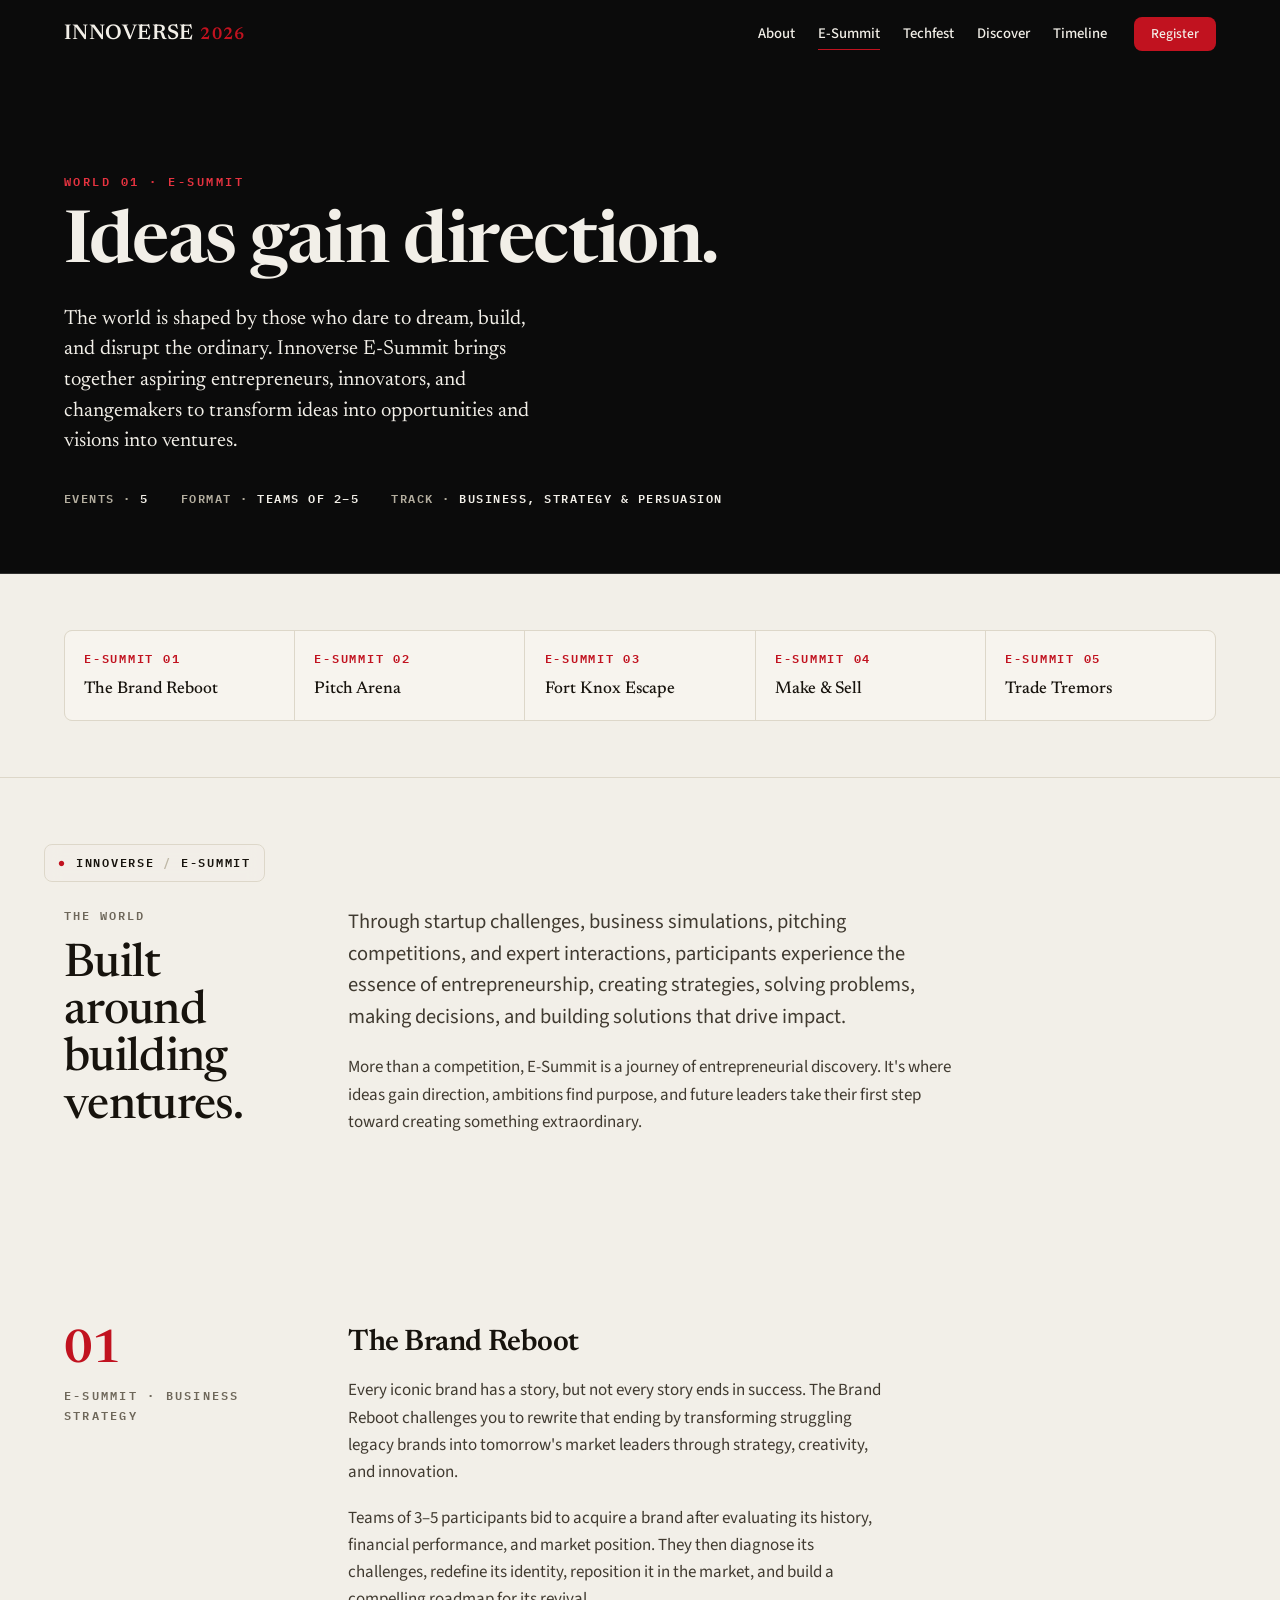
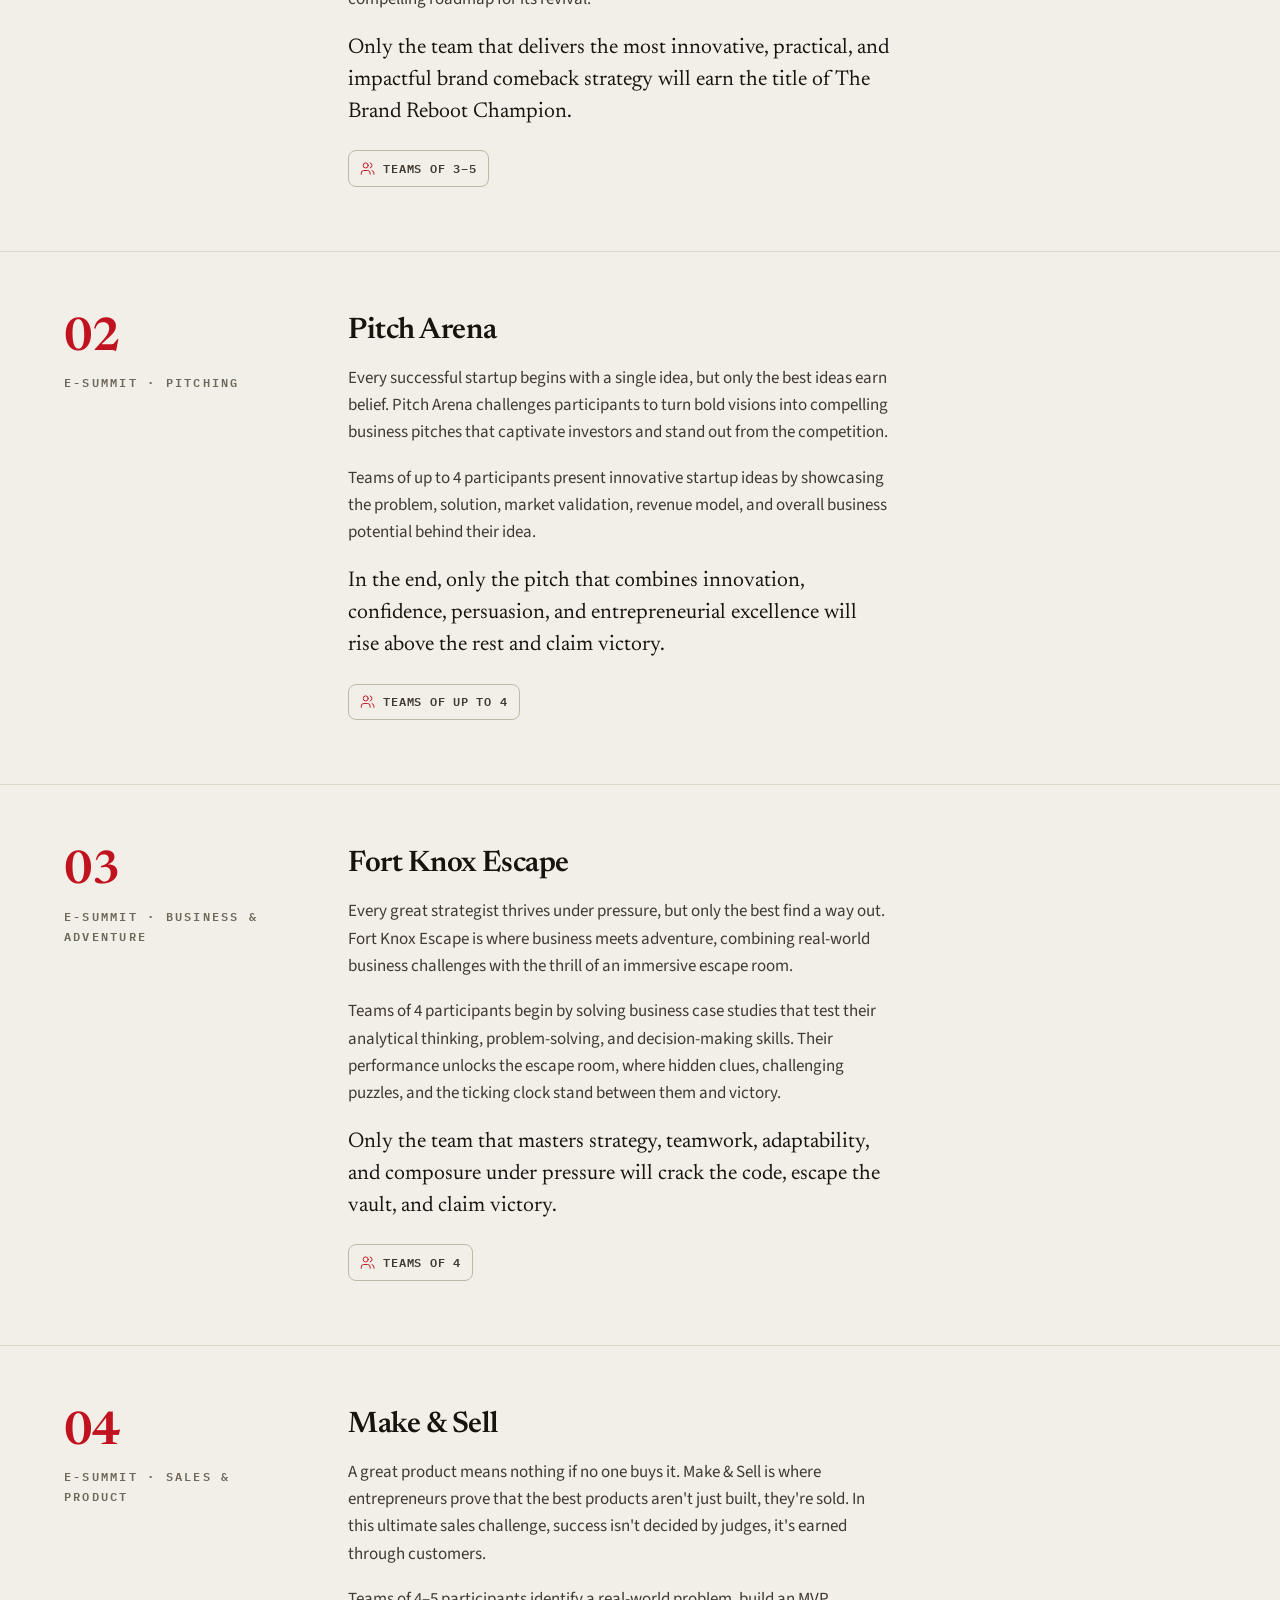
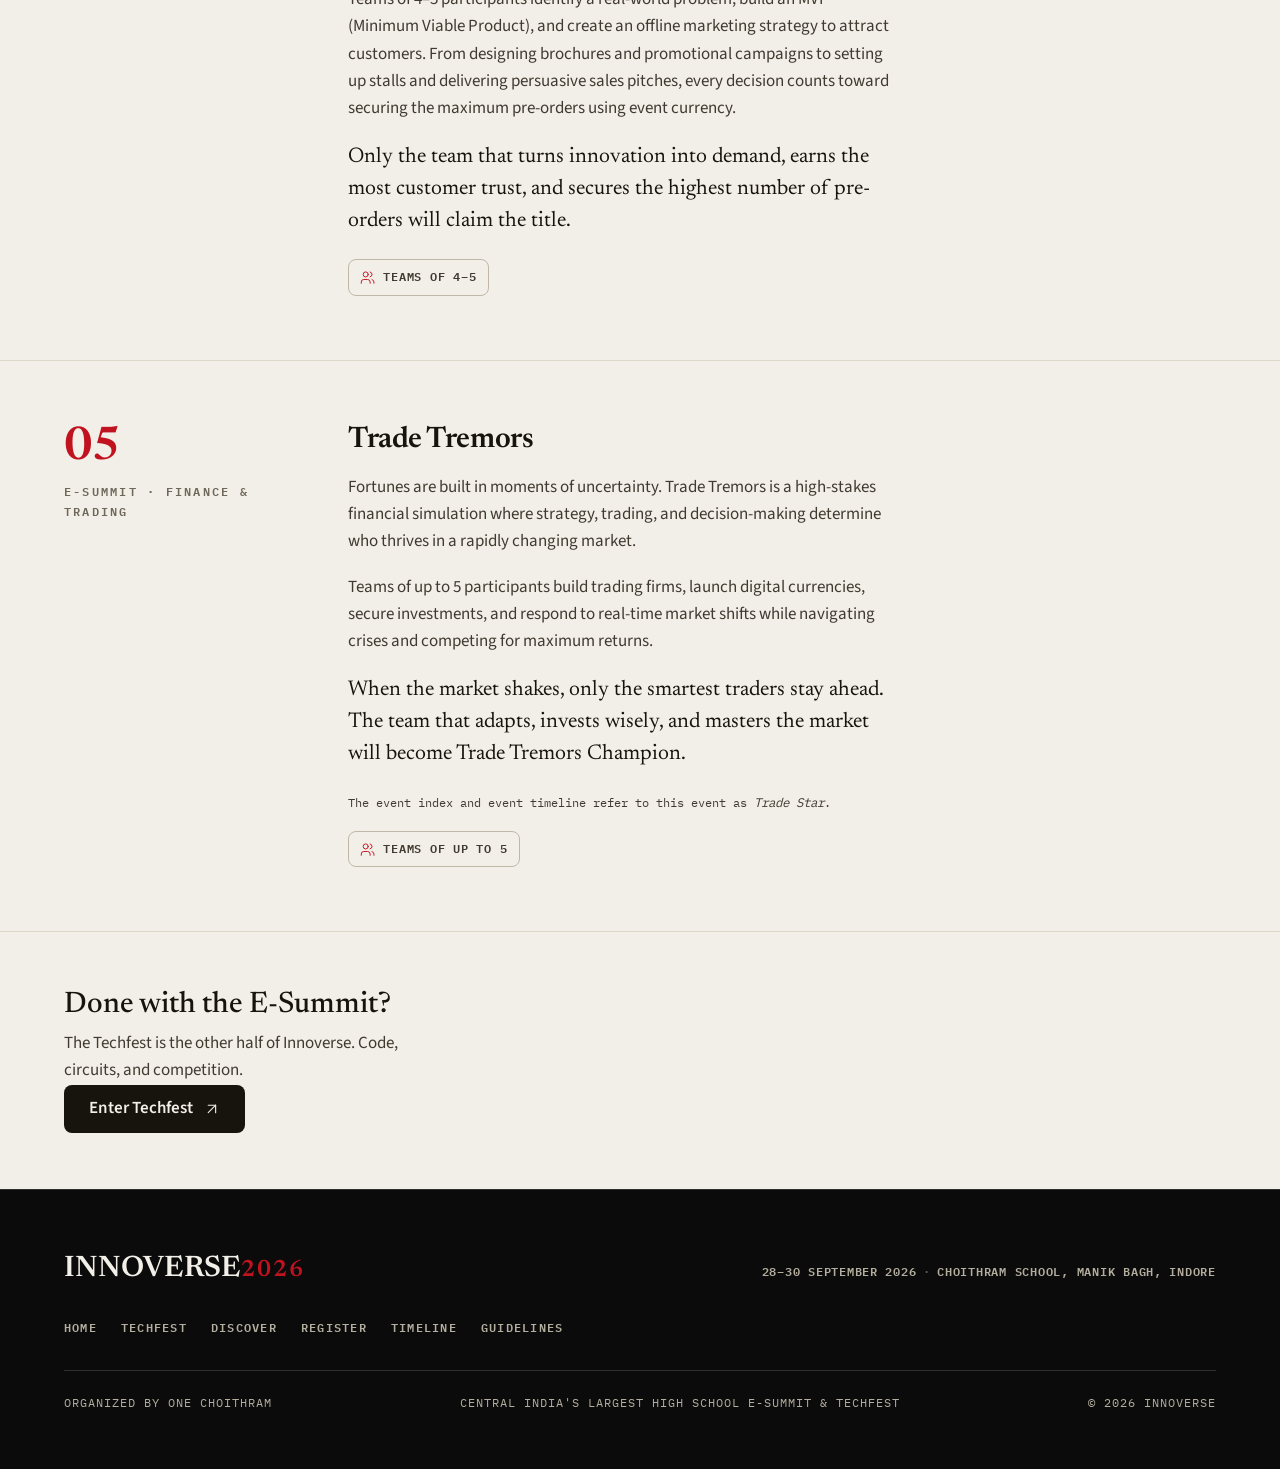
==== esummit.html @ b3916462 "Unify typography with a single type scale across all pages" ====
<!DOCTYPE html>
<html lang="en">
<head>
  <meta charset="UTF-8">
  <meta name="viewport" content="width=device-width, initial-scale=1.0">
  <title>E-Summit · INNOVERSE 2026</title>
  <meta name="description" content="The E-Summit world of INNOVERSE 2026: The Brand Reboot, Pitch Arena, Fort Knox Escape, Make &amp; Sell, and Trade Tremors. One of the two worlds at Choithram School, Manik Bagh, Indore, 28–30 September 2026.">
  <link rel="icon" href="data:image/svg+xml,%3Csvg xmlns='http://www.w3.org/2000/svg' viewBox='0 0 64 64'%3E%3Crect width='64' height='64' fill='%230B0B0B'/%3E%3Ctext x='32' y='42' font-family='Georgia,serif' font-size='30' font-weight='600' fill='%23C1121F' text-anchor='middle'%3EN%3C/text%3E%3C/svg%3E">
  <link rel="stylesheet" href="assets/css/fonts.css?v=3">
  <link rel="stylesheet" href="assets/css/main.css?v=3">
</head>
<body id="top" data-crumb="E-SUMMIT" data-crumbbox="INNOVERSE,E-SUMMIT">

  <a class="skip-link" href="#main">Skip to content</a>
  <div class="scroll-progress" id="scrollProgress" aria-hidden="true"></div>

  <header class="site-header is-dark-hero" id="siteHeader">
    <div class="container header-inner">
      <a class="wordmark" href="index.html" aria-label="INNOVERSE 2026 · home">
        INNOVERSE<span class="wordmark-year">2026</span>
      </a>

      <nav class="site-nav" aria-label="Primary">
        <a href="index.html#about">About</a>
        <a href="esummit.html" aria-current="true">E-Summit</a>
        <a href="techfest.html">Techfest</a>
        <a href="quiz.html">Discover</a>
        <a href="timeline.html">Timeline</a>
        <a class="btn btn-primary" href="register.html">Register</a>
      </nav>

      <button class="menu-toggle" id="menuToggle" aria-expanded="false" aria-controls="mobileNav" aria-label="Open menu">
        <svg class="icon-open" viewBox="0 0 24 24" fill="none" stroke="currentColor" stroke-width="1.5" stroke-linecap="round" stroke-linejoin="round" aria-hidden="true"><line x1="4" x2="20" y1="6" y2="6"/><line x1="4" x2="20" y1="12" y2="12"/><line x1="4" x2="20" y1="18" y2="18"/></svg>
        <svg class="icon-close" viewBox="0 0 24 24" fill="none" stroke="currentColor" stroke-width="1.5" stroke-linecap="round" stroke-linejoin="round" aria-hidden="true"><path d="M18 6 6 18"/><path d="m6 6 12 12"/></svg>
      </button>
    </div>

    <nav class="mobile-nav" id="mobileNav" aria-label="Contents">
      <a href="index.html"><span class="m-num">00</span> Innoverse Home</a>
      <a href="#brand-reboot"><span class="m-num">01</span> The Brand Reboot</a>
      <a href="#pitch-arena"><span class="m-num">02</span> Pitch Arena</a>
      <a href="#fort-knox-escape"><span class="m-num">03</span> Fort Knox Escape</a>
      <a href="#make-and-sell"><span class="m-num">04</span> Make &amp; Sell</a>
      <a href="#trade-tremors"><span class="m-num">05</span> Trade Tremors</a>
      <a href="techfest.html"><span class="m-num">↗</span> Enter Techfest</a>
      <a href="register.html"><span class="m-num">→</span> Register</a>
    </nav>
  </header>

  <main id="main">

    <section class="world-hero" aria-labelledby="worldTitle">
      <div class="container">
        <p class="kicker" data-reveal>World 01 · E-Summit</p>
        <h1 class="world-title" id="worldTitle" data-reveal style="--rd:.08s">Ideas gain direction.</h1>
        <p class="world-lede" data-reveal style="--rd:.16s">The world is shaped by those who dare to dream, build, and disrupt the ordinary. Innoverse E-Summit brings together aspiring entrepreneurs, innovators, and changemakers to transform ideas into opportunities and visions into ventures.</p>
        <div class="world-meta" data-reveal style="--rd:.24s">
          <span>Events · <b>5</b></span>
          <span>Format · <b>Teams of 2–5</b></span>
          <span>Track · <b>Business, Strategy &amp; Persuasion</b></span>
        </div>
      </div>
    </section>

    <nav class="world-index" aria-label="E-Summit events">
      <div class="container">
        <ol>
          <li><a href="#brand-reboot"><span class="wi-num">E-Summit 01</span><span class="wi-name">The Brand Reboot</span></a></li>
          <li><a href="#pitch-arena"><span class="wi-num">E-Summit 02</span><span class="wi-name">Pitch Arena</span></a></li>
          <li><a href="#fort-knox-escape"><span class="wi-num">E-Summit 03</span><span class="wi-name">Fort Knox Escape</span></a></li>
          <li><a href="#make-and-sell"><span class="wi-num">E-Summit 04</span><span class="wi-name">Make &amp; Sell</span></a></li>
          <li><a href="#trade-tremors"><span class="wi-num">E-Summit 05</span><span class="wi-name">Trade Tremors</span></a></li>
        </ol>
      </div>
    </nav>

    <section class="section" aria-label="E-Summit overview">
      <div class="container about-grid">
        <div class="about-aside" data-reveal>
          <p class="sec-index">The world</p>
          <h2 class="h2">Built around building ventures.</h2>
        </div>
        <div class="about-main" data-reveal style="--rd:.1s">
          <p class="lede">Through startup challenges, business simulations, pitching competitions, and expert interactions, participants experience the essence of entrepreneurship, creating strategies, solving problems, making decisions, and building solutions that drive impact.</p>
          <p>More than a competition, E-Summit is a journey of entrepreneurial discovery. It's where ideas gain direction, ambitions find purpose, and future leaders take their first step toward creating something extraordinary.</p>
        </div>
      </div>
    </section>

    <article class="event-detail" id="brand-reboot" aria-labelledby="brTitle" data-reveal>
      <div class="container ed-grid">
        <div class="ed-side">
          <p class="ed-num">01</p>
          <p class="ed-cat">E-Summit · Business Strategy</p>
        </div>
        <div class="ed-main">
          <h3 class="ed-name" id="brTitle">The Brand Reboot</h3>
          <p>Every iconic brand has a story, but not every story ends in success. The Brand Reboot challenges you to rewrite that ending by transforming struggling legacy brands into tomorrow's market leaders through strategy, creativity, and innovation.</p>
          <p>Teams of 3–5 participants bid to acquire a brand after evaluating its history, financial performance, and market position. They then diagnose its challenges, redefine its identity, reposition it in the market, and build a compelling roadmap for its revival.</p>
          <p class="outcome">Only the team that delivers the most innovative, practical, and impactful brand comeback strategy will earn the title of The Brand Reboot Champion.</p>
          <span class="team-tag">
            <svg viewBox="0 0 24 24" fill="none" stroke="currentColor" stroke-width="1.5" stroke-linecap="round" stroke-linejoin="round" aria-hidden="true"><path d="M16 21v-2a4 4 0 0 0-4-4H6a4 4 0 0 0-4 4v2"/><circle cx="9" cy="7" r="4"/><path d="M22 21v-2a4 4 0 0 0-3-3.87"/><path d="M16 3.13a4 4 0 0 1 0 7.75"/></svg>
            Teams of 3–5
          </span>
        </div>
      </div>
    </article>

    <article class="event-detail" id="pitch-arena" aria-labelledby="paTitle" data-reveal>
      <div class="container ed-grid">
        <div class="ed-side">
          <p class="ed-num">02</p>
          <p class="ed-cat">E-Summit · Pitching</p>
        </div>
        <div class="ed-main">
          <h3 class="ed-name" id="paTitle">Pitch Arena</h3>
          <p>Every successful startup begins with a single idea, but only the best ideas earn belief. Pitch Arena challenges participants to turn bold visions into compelling business pitches that captivate investors and stand out from the competition.</p>
          <p>Teams of up to 4 participants present innovative startup ideas by showcasing the problem, solution, market validation, revenue model, and overall business potential behind their idea.</p>
          <p class="outcome">In the end, only the pitch that combines innovation, confidence, persuasion, and entrepreneurial excellence will rise above the rest and claim victory.</p>
          <span class="team-tag">
            <svg viewBox="0 0 24 24" fill="none" stroke="currentColor" stroke-width="1.5" stroke-linecap="round" stroke-linejoin="round" aria-hidden="true"><path d="M16 21v-2a4 4 0 0 0-4-4H6a4 4 0 0 0-4 4v2"/><circle cx="9" cy="7" r="4"/><path d="M22 21v-2a4 4 0 0 0-3-3.87"/><path d="M16 3.13a4 4 0 0 1 0 7.75"/></svg>
            Teams of up to 4
          </span>
        </div>
      </div>
    </article>

    <article class="event-detail" id="fort-knox-escape" aria-labelledby="fkTitle" data-reveal>
      <div class="container ed-grid">
        <div class="ed-side">
          <p class="ed-num">03</p>
          <p class="ed-cat">E-Summit · Business &amp; Adventure</p>
        </div>
        <div class="ed-main">
          <h3 class="ed-name" id="fkTitle">Fort Knox Escape</h3>
          <p>Every great strategist thrives under pressure, but only the best find a way out. Fort Knox Escape is where business meets adventure, combining real-world business challenges with the thrill of an immersive escape room.</p>
          <p>Teams of 4 participants begin by solving business case studies that test their analytical thinking, problem-solving, and decision-making skills. Their performance unlocks the escape room, where hidden clues, challenging puzzles, and the ticking clock stand between them and victory.</p>
          <p class="outcome">Only the team that masters strategy, teamwork, adaptability, and composure under pressure will crack the code, escape the vault, and claim victory.</p>
          <span class="team-tag">
            <svg viewBox="0 0 24 24" fill="none" stroke="currentColor" stroke-width="1.5" stroke-linecap="round" stroke-linejoin="round" aria-hidden="true"><path d="M16 21v-2a4 4 0 0 0-4-4H6a4 4 0 0 0-4 4v2"/><circle cx="9" cy="7" r="4"/><path d="M22 21v-2a4 4 0 0 0-3-3.87"/><path d="M16 3.13a4 4 0 0 1 0 7.75"/></svg>
            Teams of 4
          </span>
        </div>
      </div>
    </article>

    <article class="event-detail" id="make-and-sell" aria-labelledby="msTitle" data-reveal>
      <div class="container ed-grid">
        <div class="ed-side">
          <p class="ed-num">04</p>
          <p class="ed-cat">E-Summit · Sales &amp; Product</p>
        </div>
        <div class="ed-main">
          <h3 class="ed-name" id="msTitle">Make &amp; Sell</h3>
          <p>A great product means nothing if no one buys it. Make &amp; Sell is where entrepreneurs prove that the best products aren't just built, they're sold. In this ultimate sales challenge, success isn't decided by judges, it's earned through customers.</p>
          <p>Teams of 4–5 participants identify a real-world problem, build an MVP (Minimum Viable Product), and create an offline marketing strategy to attract customers. From designing brochures and promotional campaigns to setting up stalls and delivering persuasive sales pitches, every decision counts toward securing the maximum pre-orders using event currency.</p>
          <p class="outcome">Only the team that turns innovation into demand, earns the most customer trust, and secures the highest number of pre-orders will claim the title.</p>
          <span class="team-tag">
            <svg viewBox="0 0 24 24" fill="none" stroke="currentColor" stroke-width="1.5" stroke-linecap="round" stroke-linejoin="round" aria-hidden="true"><path d="M16 21v-2a4 4 0 0 0-4-4H6a4 4 0 0 0-4 4v2"/><circle cx="9" cy="7" r="4"/><path d="M22 21v-2a4 4 0 0 0-3-3.87"/><path d="M16 3.13a4 4 0 0 1 0 7.75"/></svg>
            Teams of 4–5
          </span>
        </div>
      </div>
    </article>

    <article class="event-detail" id="trade-tremors" aria-labelledby="ttTitle" data-reveal>
      <div class="container ed-grid">
        <div class="ed-side">
          <p class="ed-num">05</p>
          <p class="ed-cat">E-Summit · Finance &amp; Trading</p>
        </div>
        <div class="ed-main">
          <h3 class="ed-name" id="ttTitle">Trade Tremors</h3>
          <p>Fortunes are built in moments of uncertainty. Trade Tremors is a high-stakes financial simulation where strategy, trading, and decision-making determine who thrives in a rapidly changing market.</p>
          <p>Teams of up to 5 participants build trading firms, launch digital currencies, secure investments, and respond to real-time market shifts while navigating crises and competing for maximum returns.</p>
          <p class="outcome">When the market shakes, only the smartest traders stay ahead. The team that adapts, invests wisely, and masters the market will become Trade Tremors Champion.</p>
          <p style="font-family: var(--font-mono); font-size: 0.78rem;">The event index and event timeline refer to this event as <em>Trade Star</em>.</p>
          <span class="team-tag">
            <svg viewBox="0 0 24 24" fill="none" stroke="currentColor" stroke-width="1.5" stroke-linecap="round" stroke-linejoin="round" aria-hidden="true"><path d="M16 21v-2a4 4 0 0 0-4-4H6a4 4 0 0 0-4 4v2"/><circle cx="9" cy="7" r="4"/><path d="M22 21v-2a4 4 0 0 0-3-3.87"/><path d="M16 3.13a4 4 0 0 1 0 7.75"/></svg>
            Teams of up to 5
          </span>
        </div>
      </div>
    </article>

    <section class="world-out" aria-label="Next world">
      <div class="container">
        <div class="wo-text">
          <p>Done with the E-Summit?</p>
          <p>The Techfest is the other half of Innoverse. Code, circuits, and competition.</p>
        </div>
        <a class="btn btn-solid" href="techfest.html">Enter Techfest
          <svg viewBox="0 0 24 24" fill="none" stroke="currentColor" stroke-width="1.5" stroke-linecap="round" stroke-linejoin="round" aria-hidden="true"><path d="M7 17 17 7"/><path d="M7 7h10v10"/></svg>
        </a>
      </div>
    </section>

  </main>

  <footer class="site-footer">
    <div class="container footer-inner">
      <a class="footer-wordmark" href="index.html">INNOVERSE<span class="wordmark-year">2026</span></a>
      <p class="footer-meta">28–30 September 2026<span>·</span>Choithram School, Manik Bagh, Indore</p>
      <nav class="footer-links" aria-label="Footer">
        <a href="index.html">Home</a>
        <a href="techfest.html">Techfest</a>
        <a href="quiz.html">Discover</a>
        <a href="register.html">Register</a>
        <a href="timeline.html">Timeline</a>
        <a href="guidelines.html">Guidelines</a>
      </nav>
      <div class="footer-legal">
        <span>Organized by One Choithram</span>
        <span>Central India's Largest High School E-Summit &amp; Techfest</span>
        <span>© 2026 Innoverse</span>
      </div>
    </div>
  </footer>

  <nav class="you-are-here" id="youAreHere" aria-label="You are here"></nav>

  <script src="assets/js/main.js?v=3"></script>
</body>
</html>
---- assets/css/fonts.css ----
/* Auto-generated font faces */
@font-face {
  font-family: "IBM Plex Mono";
  font-style: normal;
  font-weight: 400;
  font-display: swap;
  src: url("../../fonts/font-dc29062fd5.woff2") format("woff2");
  unicode-range: U+0460-052F, U+1C80-1C8A, U+20B4, U+2DE0-2DFF, U+A640-A69F, U+FE2E-FE2F;
}
@font-face {
  font-family: "IBM Plex Mono";
  font-style: normal;
  font-weight: 400;
  font-display: swap;
  src: url("../../fonts/font-6131bf2443.woff2") format("woff2");
  unicode-range: U+0301, U+0400-045F, U+0490-0491, U+04B0-04B1, U+2116;
}
@font-face {
  font-family: "IBM Plex Mono";
  font-style: normal;
  font-weight: 400;
  font-display: swap;
  src: url("../../fonts/font-112d8bec44.woff2") format("woff2");
  unicode-range: U+0102-0103, U+0110-0111, U+0128-0129, U+0168-0169, U+01A0-01A1, U+01AF-01B0, U+0300-0301, U+0303-0304, U+0308-0309, U+0323, U+0329, U+1EA0-1EF9, U+20AB;
}
@font-face {
  font-family: "IBM Plex Mono";
  font-style: normal;
  font-weight: 400;
  font-display: swap;
  src: url("../../fonts/font-89198a3f89.woff2") format("woff2");
  unicode-range: U+0100-02BA, U+02BD-02C5, U+02C7-02CC, U+02CE-02D7, U+02DD-02FF, U+0304, U+0308, U+0329, U+1D00-1DBF, U+1E00-1E9F, U+1EF2-1EFF, U+2020, U+20A0-20AB, U+20AD-20C0, U+2113, U+2C60-2C7F, U+A720-A7FF;
}
@font-face {
  font-family: "IBM Plex Mono";
  font-style: normal;
  font-weight: 400;
  font-display: swap;
  src: url("../../fonts/font-d5fae43b66.woff2") format("woff2");
  unicode-range: U+0000-00FF, U+0131, U+0152-0153, U+02BB-02BC, U+02C6, U+02DA, U+02DC, U+0304, U+0308, U+0329, U+2000-206F, U+20AC, U+2122, U+2191, U+2193, U+2212, U+2215, U+FEFF, U+FFFD;
}
@font-face {
  font-family: "IBM Plex Mono";
  font-style: normal;
  font-weight: 600;
  font-display: swap;
  src: url("../../fonts/font-0d2a532e3a.woff2") format("woff2");
  unicode-range: U+0460-052F, U+1C80-1C8A, U+20B4, U+2DE0-2DFF, U+A640-A69F, U+FE2E-FE2F;
}
@font-face {
  font-family: "IBM Plex Mono";
  font-style: normal;
  font-weight: 600;
  font-display: swap;
  src: url("../../fonts/font-c07865cdff.woff2") format("woff2");
  unicode-range: U+0301, U+0400-045F, U+0490-0491, U+04B0-04B1, U+2116;
}
@font-face {
  font-family: "IBM Plex Mono";
  font-style: normal;
  font-weight: 600;
  font-display: swap;
  src: url("../../fonts/font-932c360006.woff2") format("woff2");
  unicode-range: U+0102-0103, U+0110-0111, U+0128-0129, U+0168-0169, U+01A0-01A1, U+01AF-01B0, U+0300-0301, U+0303-0304, U+0308-0309, U+0323, U+0329, U+1EA0-1EF9, U+20AB;
}
@font-face {
  font-family: "IBM Plex Mono";
  font-style: normal;
  font-weight: 600;
  font-display: swap;
  src: url("../../fonts/font-bff8394943.woff2") format("woff2");
  unicode-range: U+0100-02BA, U+02BD-02C5, U+02C7-02CC, U+02CE-02D7, U+02DD-02FF, U+0304, U+0308, U+0329, U+1D00-1DBF, U+1E00-1E9F, U+1EF2-1EFF, U+2020, U+20A0-20AB, U+20AD-20C0, U+2113, U+2C60-2C7F, U+A720-A7FF;
}
@font-face {
  font-family: "IBM Plex Mono";
  font-style: normal;
  font-weight: 600;
  font-display: swap;
  src: url("../../fonts/font-ddcb340761.woff2") format("woff2");
  unicode-range: U+0000-00FF, U+0131, U+0152-0153, U+02BB-02BC, U+02C6, U+02DA, U+02DC, U+0304, U+0308, U+0329, U+2000-206F, U+20AC, U+2122, U+2191, U+2193, U+2212, U+2215, U+FEFF, U+FFFD;
}
@font-face {
  font-family: "Newsreader";
  font-style: italic;
  font-weight: 400;
  font-display: swap;
  src: url("../../fonts/font-4714b2e900.woff2") format("woff2");
  unicode-range: U+0102-0103, U+0110-0111, U+0128-0129, U+0168-0169, U+01A0-01A1, U+01AF-01B0, U+0300-0301, U+0303-0304, U+0308-0309, U+0323, U+0329, U+1EA0-1EF9, U+20AB;
}
@font-face {
  font-family: "Newsreader";
  font-style: italic;
  font-weight: 400;
  font-display: swap;
  src: url("../../fonts/font-148c84a9bd.woff2") format("woff2");
  unicode-range: U+0100-02BA, U+02BD-02C5, U+02C7-02CC, U+02CE-02D7, U+02DD-02FF, U+0304, U+0308, U+0329, U+1D00-1DBF, U+1E00-1E9F, U+1EF2-1EFF, U+2020, U+20A0-20AB, U+20AD-20C0, U+2113, U+2C60-2C7F, U+A720-A7FF;
}
@font-face {
  font-family: "Newsreader";
  font-style: italic;
  font-weight: 400;
  font-display: swap;
  src: url("../../fonts/font-5eaec5466c.woff2") format("woff2");
  unicode-range: U+0000-00FF, U+0131, U+0152-0153, U+02BB-02BC, U+02C6, U+02DA, U+02DC, U+0304, U+0308, U+0329, U+2000-206F, U+20AC, U+2122, U+2191, U+2193, U+2212, U+2215, U+FEFF, U+FFFD;
}
@font-face {
  font-family: "Newsreader";
  font-style: italic;
  font-weight: 600;
  font-display: swap;
  src: url("../../fonts/font-0c6c046727.woff2") format("woff2");
  unicode-range: U+0102-0103, U+0110-0111, U+0128-0129, U+0168-0169, U+01A0-01A1, U+01AF-01B0, U+0300-0301, U+0303-0304, U+0308-0309, U+0323, U+0329, U+1EA0-1EF9, U+20AB;
}
@font-face {
  font-family: "Newsreader";
  font-style: italic;
  font-weight: 600;
  font-display: swap;
  src: url("../../fonts/font-4dc8da4099.woff2") format("woff2");
  unicode-range: U+0100-02BA, U+02BD-02C5, U+02C7-02CC, U+02CE-02D7, U+02DD-02FF, U+0304, U+0308, U+0329, U+1D00-1DBF, U+1E00-1E9F, U+1EF2-1EFF, U+2020, U+20A0-20AB, U+20AD-20C0, U+2113, U+2C60-2C7F, U+A720-A7FF;
}
@font-face {
  font-family: "Newsreader";
  font-style: italic;
  font-weight: 600;
  font-display: swap;
  src: url("../../fonts/font-8714d485e0.woff2") format("woff2");
  unicode-range: U+0000-00FF, U+0131, U+0152-0153, U+02BB-02BC, U+02C6, U+02DA, U+02DC, U+0304, U+0308, U+0329, U+2000-206F, U+20AC, U+2122, U+2191, U+2193, U+2212, U+2215, U+FEFF, U+FFFD;
}
@font-face {
  font-family: "Newsreader";
  font-style: normal;
  font-weight: 400;
  font-display: swap;
  src: url("../../fonts/font-9ef5a6c186.woff2") format("woff2");
  unicode-range: U+0102-0103, U+0110-0111, U+0128-0129, U+0168-0169, U+01A0-01A1, U+01AF-01B0, U+0300-0301, U+0303-0304, U+0308-0309, U+0323, U+0329, U+1EA0-1EF9, U+20AB;
}
@font-face {
  font-family: "Newsreader";
  font-style: normal;
  font-weight: 400;
  font-display: swap;
  src: url("../../fonts/font-4295e76fb3.woff2") format("woff2");
  unicode-range: U+0100-02BA, U+02BD-02C5, U+02C7-02CC, U+02CE-02D7, U+02DD-02FF, U+0304, U+0308, U+0329, U+1D00-1DBF, U+1E00-1E9F, U+1EF2-1EFF, U+2020, U+20A0-20AB, U+20AD-20C0, U+2113, U+2C60-2C7F, U+A720-A7FF;
}
@font-face {
  font-family: "Newsreader";
  font-style: normal;
  font-weight: 400;
  font-display: swap;
  src: url("../../fonts/font-1219347e82.woff2") format("woff2");
  unicode-range: U+0000-00FF, U+0131, U+0152-0153, U+02BB-02BC, U+02C6, U+02DA, U+02DC, U+0304, U+0308, U+0329, U+2000-206F, U+20AC, U+2122, U+2191, U+2193, U+2212, U+2215, U+FEFF, U+FFFD;
}
@font-face {
  font-family: "Newsreader";
  font-style: normal;
  font-weight: 500;
  font-display: swap;
  src: url("../../fonts/font-cc967e9922.woff2") format("woff2");
  unicode-range: U+0102-0103, U+0110-0111, U+0128-0129, U+0168-0169, U+01A0-01A1, U+01AF-01B0, U+0300-0301, U+0303-0304, U+0308-0309, U+0323, U+0329, U+1EA0-1EF9, U+20AB;
}
@font-face {
  font-family: "Newsreader";
  font-style: normal;
  font-weight: 500;
  font-display: swap;
  src: url("../../fonts/font-a391283130.woff2") format("woff2");
  unicode-range: U+0100-02BA, U+02BD-02C5, U+02C7-02CC, U+02CE-02D7, U+02DD-02FF, U+0304, U+0308, U+0329, U+1D00-1DBF, U+1E00-1E9F, U+1EF2-1EFF, U+2020, U+20A0-20AB, U+20AD-20C0, U+2113, U+2C60-2C7F, U+A720-A7FF;
}
@font-face {
  font-family: "Newsreader";
  font-style: normal;
  font-weight: 500;
  font-display: swap;
  src: url("../../fonts/font-855286e41c.woff2") format("woff2");
  unicode-range: U+0000-00FF, U+0131, U+0152-0153, U+02BB-02BC, U+02C6, U+02DA, U+02DC, U+0304, U+0308, U+0329, U+2000-206F, U+20AC, U+2122, U+2191, U+2193, U+2212, U+2215, U+FEFF, U+FFFD;
}
@font-face {
  font-family: "Newsreader";
  font-style: normal;
  font-weight: 600;
  font-display: swap;
  src: url("../../fonts/font-d4efa50d49.woff2") format("woff2");
  unicode-range: U+0102-0103, U+0110-0111, U+0128-0129, U+0168-0169, U+01A0-01A1, U+01AF-01B0, U+0300-0301, U+0303-0304, U+0308-0309, U+0323, U+0329, U+1EA0-1EF9, U+20AB;
}
@font-face {
  font-family: "Newsreader";
  font-style: normal;
  font-weight: 600;
  font-display: swap;
  src: url("../../fonts/font-3ae3e406b1.woff2") format("woff2");
  unicode-range: U+0100-02BA, U+02BD-02C5, U+02C7-02CC, U+02CE-02D7, U+02DD-02FF, U+0304, U+0308, U+0329, U+1D00-1DBF, U+1E00-1E9F, U+1EF2-1EFF, U+2020, U+20A0-20AB, U+20AD-20C0, U+2113, U+2C60-2C7F, U+A720-A7FF;
}
@font-face {
  font-family: "Newsreader";
  font-style: normal;
  font-weight: 600;
  font-display: swap;
  src: url("../../fonts/font-4d5c14b779.woff2") format("woff2");
  unicode-range: U+0000-00FF, U+0131, U+0152-0153, U+02BB-02BC, U+02C6, U+02DA, U+02DC, U+0304, U+0308, U+0329, U+2000-206F, U+20AC, U+2122, U+2191, U+2193, U+2212, U+2215, U+FEFF, U+FFFD;
}
@font-face {
  font-family: "Source Sans 3";
  font-style: normal;
  font-weight: 400;
  font-display: swap;
  src: url("../../fonts/font-a8963ffa76.woff2") format("woff2");
  unicode-range: U+0460-052F, U+1C80-1C8A, U+20B4, U+2DE0-2DFF, U+A640-A69F, U+FE2E-FE2F;
}
@font-face {
  font-family: "Source Sans 3";
  font-style: normal;
  font-weight: 400;
  font-display: swap;
  src: url("../../fonts/font-47a0783d46.woff2") format("woff2");
  unicode-range: U+0301, U+0400-045F, U+0490-0491, U+04B0-04B1, U+2116;
}
@font-face {
  font-family: "Source Sans 3";
  font-style: normal;
  font-weight: 400;
  font-display: swap;
  src: url("../../fonts/font-addd5c8675.woff2") format("woff2");
  unicode-range: U+1F00-1FFF;
}
@font-face {
  font-family: "Source Sans 3";
  font-style: normal;
  font-weight: 400;
  font-display: swap;
  src: url("../../fonts/font-bdf7a975b3.woff2") format("woff2");
  unicode-range: U+0370-0377, U+037A-037F, U+0384-038A, U+038C, U+038E-03A1, U+03A3-03FF;
}
@font-face {
  font-family: "Source Sans 3";
  font-style: normal;
  font-weight: 400;
  font-display: swap;
  src: url("../../fonts/font-dee494695b.woff2") format("woff2");
  unicode-range: U+0102-0103, U+0110-0111, U+0128-0129, U+0168-0169, U+01A0-01A1, U+01AF-01B0, U+0300-0301, U+0303-0304, U+0308-0309, U+0323, U+0329, U+1EA0-1EF9, U+20AB;
}
@font-face {
  font-family: "Source Sans 3";
  font-style: normal;
  font-weight: 400;
  font-display: swap;
  src: url("../../fonts/font-08e7007bf6.woff2") format("woff2");
  unicode-range: U+0100-02BA, U+02BD-02C5, U+02C7-02CC, U+02CE-02D7, U+02DD-02FF, U+0304, U+0308, U+0329, U+1D00-1DBF, U+1E00-1E9F, U+1EF2-1EFF, U+2020, U+20A0-20AB, U+20AD-20C0, U+2113, U+2C60-2C7F, U+A720-A7FF;
}
@font-face {
  font-family: "Source Sans 3";
  font-style: normal;
  font-weight: 400;
  font-display: swap;
  src: url("../../fonts/font-630428862b.woff2") format("woff2");
  unicode-range: U+0000-00FF, U+0131, U+0152-0153, U+02BB-02BC, U+02C6, U+02DA, U+02DC, U+0304, U+0308, U+0329, U+2000-206F, U+20AC, U+2122, U+2191, U+2193, U+2212, U+2215, U+FEFF, U+FFFD;
}
@font-face {
  font-family: "Source Sans 3";
  font-style: normal;
  font-weight: 500;
  font-display: swap;
  src: url("../../fonts/font-6334000a9c.woff2") format("woff2");
  unicode-range: U+0460-052F, U+1C80-1C8A, U+20B4, U+2DE0-2DFF, U+A640-A69F, U+FE2E-FE2F;
}
@font-face {
  font-family: "Source Sans 3";
  font-style: normal;
  font-weight: 500;
  font-display: swap;
  src: url("../../fonts/font-18ade6ba98.woff2") format("woff2");
  unicode-range: U+0301, U+0400-045F, U+0490-0491, U+04B0-04B1, U+2116;
}
@font-face {
  font-family: "Source Sans 3";
  font-style: normal;
  font-weight: 500;
  font-display: swap;
  src: url("../../fonts/font-babb377c8a.woff2") format("woff2");
  unicode-range: U+1F00-1FFF;
}
@font-face {
  font-family: "Source Sans 3";
  font-style: normal;
  font-weight: 500;
  font-display: swap;
  src: url("../../fonts/font-5e4784f33a.woff2") format("woff2");
  unicode-range: U+0370-0377, U+037A-037F, U+0384-038A, U+038C, U+038E-03A1, U+03A3-03FF;
}
@font-face {
  font-family: "Source Sans 3";
  font-style: normal;
  font-weight: 500;
  font-display: swap;
  src: url("../../fonts/font-c016df7a6c.woff2") format("woff2");
  unicode-range: U+0102-0103, U+0110-0111, U+0128-0129, U+0168-0169, U+01A0-01A1, U+01AF-01B0, U+0300-0301, U+0303-0304, U+0308-0309, U+0323, U+0329, U+1EA0-1EF9, U+20AB;
}
@font-face {
  font-family: "Source Sans 3";
  font-style: normal;
  font-weight: 500;
  font-display: swap;
  src: url("../../fonts/font-e61f6f56b1.woff2") format("woff2");
  unicode-range: U+0100-02BA, U+02BD-02C5, U+02C7-02CC, U+02CE-02D7, U+02DD-02FF, U+0304, U+0308, U+0329, U+1D00-1DBF, U+1E00-1E9F, U+1EF2-1EFF, U+2020, U+20A0-20AB, U+20AD-20C0, U+2113, U+2C60-2C7F, U+A720-A7FF;
}
@font-face {
  font-family: "Source Sans 3";
  font-style: normal;
  font-weight: 500;
  font-display: swap;
  src: url("../../fonts/font-bdc3b05454.woff2") format("woff2");
  unicode-range: U+0000-00FF, U+0131, U+0152-0153, U+02BB-02BC, U+02C6, U+02DA, U+02DC, U+0304, U+0308, U+0329, U+2000-206F, U+20AC, U+2122, U+2191, U+2193, U+2212, U+2215, U+FEFF, U+FFFD;
}
@font-face {
  font-family: "Source Sans 3";
  font-style: normal;
  font-weight: 600;
  font-display: swap;
  src: url("../../fonts/font-87681e0d89.woff2") format("woff2");
  unicode-range: U+0460-052F, U+1C80-1C8A, U+20B4, U+2DE0-2DFF, U+A640-A69F, U+FE2E-FE2F;
}
@font-face {
  font-family: "Source Sans 3";
  font-style: normal;
  font-weight: 600;
  font-display: swap;
  src: url("../../fonts/font-5d37d5c12f.woff2") format("woff2");
  unicode-range: U+0301, U+0400-045F, U+0490-0491, U+04B0-04B1, U+2116;
}
@font-face {
  font-family: "Source Sans 3";
  font-style: normal;
  font-weight: 600;
  font-display: swap;
  src: url("../../fonts/font-35365684ce.woff2") format("woff2");
  unicode-range: U+1F00-1FFF;
}
@font-face {
  font-family: "Source Sans 3";
  font-style: normal;
  font-weight: 600;
  font-display: swap;
  src: url("../../fonts/font-f72248a373.woff2") format("woff2");
  unicode-range: U+0370-0377, U+037A-037F, U+0384-038A, U+038C, U+038E-03A1, U+03A3-03FF;
}
@font-face {
  font-family: "Source Sans 3";
  font-style: normal;
  font-weight: 600;
  font-display: swap;
  src: url("../../fonts/font-129db72ad4.woff2") format("woff2");
  unicode-range: U+0102-0103, U+0110-0111, U+0128-0129, U+0168-0169, U+01A0-01A1, U+01AF-01B0, U+0300-0301, U+0303-0304, U+0308-0309, U+0323, U+0329, U+1EA0-1EF9, U+20AB;
}
@font-face {
  font-family: "Source Sans 3";
  font-style: normal;
  font-weight: 600;
  font-display: swap;
  src: url("../../fonts/font-1ac372e157.woff2") format("woff2");
  unicode-range: U+0100-02BA, U+02BD-02C5, U+02C7-02CC, U+02CE-02D7, U+02DD-02FF, U+0304, U+0308, U+0329, U+1D00-1DBF, U+1E00-1E9F, U+1EF2-1EFF, U+2020, U+20A0-20AB, U+20AD-20C0, U+2113, U+2C60-2C7F, U+A720-A7FF;
}
@font-face {
  font-family: "Source Sans 3";
  font-style: normal;
  font-weight: 600;
  font-display: swap;
  src: url("../../fonts/font-fad82e55a8.woff2") format("woff2");
  unicode-range: U+0000-00FF, U+0131, U+0152-0153, U+02BB-02BC, U+02C6, U+02DA, U+02DC, U+0304, U+0308, U+0329, U+2000-206F, U+20AC, U+2122, U+2191, U+2193, U+2212, U+2215, U+FEFF, U+FFFD;
}
---- assets/css/main.css ----
:root {
  --bg: #F2EFE8;
  --surface: #F7F4EE;
  --ink: #17130D;
  --ink-soft: #403A30;
  --muted: #6E675A;
  --hairline: #DDD7C9;
  --hairline-strong: #BFB8A6;

  --dark: #0B0B0B;
  --dark-panel: #131210;
  --paper: #F2EFE8;
  --paper-muted: #B4AE9F;
  --dark-hairline: rgba(242, 239, 232, 0.16);
  --dark-hairline-strong: rgba(242, 239, 232, 0.34);

  --accent: #C1121F;
  --accent-deep: #9E0F19;
  --accent-bright: #E63340;
  --accent-wash: #F3D8D8;
  --on-accent: #F7F4EE;

  --r: 8px;

  --font-display: "Newsreader", "Georgia", serif;
  --font-body: "Source Sans 3", "Segoe UI", system-ui, sans-serif;
  --font-mono: "IBM Plex Mono", ui-monospace, "SF Mono", "Cascadia Mono", monospace;

  --fs-hero: clamp(3.2rem, 12vw, 9rem);
  --fs-title: clamp(2.75rem, 6vw, 4.5rem);
  --fs-h2: clamp(2rem, 4vw, 2.9rem);
  --fs-h3: clamp(1.4rem, 2.6vw, 1.85rem);
  --fs-body: 1.0625rem;
  --fs-lead: 1.28rem;
  --fs-label: 0.78rem;
  --fs-kicker: 0.78rem;
  --fs-meta: 0.78rem;

  --ease: cubic-bezier(0.4, 0, 0.2, 1);
  --dur: 220ms;

  --header-h: 68px;
  --gutter: clamp(20px, 4.5vw, 44px);
  --section-pad: clamp(4.75rem, 10vw, 8.5rem);
}

*, *::before, *::after { box-sizing: border-box; }

html {
  scroll-behavior: smooth;
  scroll-padding-top: calc(var(--header-h) + 8px);
  -webkit-text-size-adjust: 100%;
}

body {
  margin: 0;
  font-family: var(--font-body);
  font-size: var(--fs-body);
  line-height: 1.6;
  color: var(--ink);
  background: var(--bg);
  text-rendering: optimizeLegibility;
  -webkit-font-smoothing: antialiased;
}

img, svg { display: block; }
h1, h2, h3, h4, p, ul, ol, figure { margin: 0; }
[hidden] { display: none !important; }

a {
  color: var(--ink);
  text-underline-offset: 3px;
  transition: color var(--dur) var(--ease);
}
a:hover { color: var(--accent); }

::selection { background: var(--accent); color: var(--paper); }

:focus-visible {
  outline: 2px solid var(--accent);
  outline-offset: 3px;
  border-radius: 2px;
}

@media (prefers-reduced-motion: reduce) {
  html { scroll-behavior: auto; }
  *, *::before, *::after {
    animation-duration: 0.01ms !important;
    animation-iteration-count: 1 !important;
    transition-duration: 0.01ms !important;
  }
}

.container {
  width: 100%;
  max-width: 1240px;
  margin-inline: auto;
  padding-inline: var(--gutter);
}

.section { padding-block: var(--section-pad); }

.kicker {
  font-family: var(--font-mono);
  font-size: var(--fs-kicker);
  letter-spacing: 0.2em;
  text-transform: uppercase;
  color: var(--muted);
  font-weight: 600;
}

.sec-index {
  font-family: var(--font-mono);
  font-size: var(--fs-kicker);
  letter-spacing: 0.16em;
  text-transform: uppercase;
  color: var(--muted);
  font-weight: 600;
}

.h2 {
  font-family: var(--font-display);
  font-weight: 500;
  line-height: 1.02;
  letter-spacing: -0.015em;
  font-size: var(--fs-h2);
  text-wrap: balance;
}

.h3 {
  font-family: var(--font-display);
  font-weight: 500;
  line-height: 1.12;
  letter-spacing: -0.01em;
  font-size: var(--fs-h3);
}

.info-head .h2,
.quiz-head .h2,
.reg-head .h2 { font-size: var(--fs-title); }

.lede {
  font-size: var(--fs-lead);
  line-height: 1.55;
  color: var(--ink-soft);
}

.outcome {
  font-family: var(--font-display);
  font-size: 1.26em;
  line-height: 1.5;
  font-weight: 400;
  color: var(--ink);
}

.rule { border: 0; border-top: 1px solid var(--hairline); }

.js [data-reveal] {
  opacity: 0;
  transform: translateY(14px);
  transition: opacity 0.6s var(--ease), transform 0.6s var(--ease);
  transition-delay: var(--rd, 0s);
}
.js [data-reveal].is-in { opacity: 1; transform: none; }
@media (prefers-reduced-motion: reduce) {
  .js [data-reveal] { opacity: 1; transform: none; transition: none; }
}

.js .site-header { animation: headerDrop 0.7s var(--ease) 0.05s backwards; }
@keyframes headerDrop {
  from { opacity: 0; transform: translateY(-14px); }
  to { opacity: 1; transform: none; }
}

.portal { display: none; }
.js .portal {
  position: fixed;
  inset: 0;
  z-index: 300;
  display: grid;
  place-items: center;
  background: var(--dark);
  overflow: hidden;
  animation: portalRun 2.5s var(--ease) forwards;
}
@keyframes portalRun {
  0%, 78% { opacity: 1; }
  100% { opacity: 0; visibility: hidden; }
}
body.is-portal-lock { overflow: hidden; }

.portal-shapes { position: absolute; inset: 0; }
.ps {
  position: absolute;
  top: 50%;
  left: 50%;
  width: 3.2vmin;
  height: 3.2vmin;
  background: var(--accent);
  opacity: 0;
  transform-origin: center;
  animation: portalShape 1.75s var(--ease) var(--d, 0s) forwards;
}
.ps.is-rect { width: 2.3vmin; height: 4.6vmin; }
.ps.is-square { width: 2.6vmin; height: 2.6vmin; }
.ps.is-circle { border-radius: 50%; }
.ps.is-tri {
  width: 0;
  height: 0;
  background: transparent;
  border-left: 1.9vmin solid transparent;
  border-right: 1.9vmin solid transparent;
  border-bottom: 3.4vmin solid var(--accent);
}
.ps.is-cross {
  width: 3vmin;
  height: 3vmin;
  background:
    linear-gradient(var(--accent), var(--accent)) center / 100% 26% no-repeat,
    linear-gradient(var(--accent), var(--accent)) center / 26% 100% no-repeat;
}
@keyframes portalShape {
  0% { transform: translate(var(--tx), var(--ty)) scale(0.4) rotate(var(--r)); opacity: 0; }
  18% { opacity: 1; }
  60% { transform: translate(0, 0) scale(1.15) rotate(var(--r)); opacity: 1; }
  100% { transform: translate(0, 0) scale(2.7) rotate(var(--r)); opacity: 0; }
}

.portal-rings { position: absolute; inset: 0; }
.portal-rings i {
  position: absolute;
  top: 50%;
  left: 50%;
  width: 34vmin;
  height: 34vmin;
  border: 1px solid var(--accent);
  border-radius: 50%;
  opacity: 0;
  animation: portalRing 2s var(--ease) var(--rd, 0.45s) forwards;
}
.portal-rings i:nth-child(2) { --rd: 0.8s; border-color: rgba(242, 239, 232, 0.35); width: 30vmin; height: 30vmin; }
.portal-rings i:nth-child(3) { --rd: 1.1s; width: 26vmin; height: 26vmin; }
@keyframes portalRing {
  0% { transform: translate(-50%, -50%) scale(0.2); opacity: 0.9; }
  100% { transform: translate(-50%, -50%) scale(1.9); opacity: 0; }
}

.portal-title {
  position: relative;
  z-index: 2;
  font-family: var(--font-display);
  font-size: var(--fs-title);
  font-weight: 600;
  letter-spacing: 0.04em;
  color: var(--paper);
  text-align: center;
  opacity: 0;
  animation: portalTitle 2.2s var(--ease) 0.5s forwards;
}
.portal-title span { color: var(--accent-bright); }
@keyframes portalTitle {
  0% { opacity: 0; transform: scale(0.86); }
  22% { opacity: 1; }
  76% { opacity: 1; }
  100% { opacity: 0; transform: scale(1.12); }
}
@media (prefers-reduced-motion: reduce) {
  .js .portal { display: none; }
}

.btn {
  display: inline-flex;
  align-items: center;
  gap: 0.6rem;
  padding: 0.9rem 1.5rem;
  border-radius: var(--r);
  border: 1px solid transparent;
  font-family: var(--font-body);
  font-size: var(--fs-body);
  font-weight: 600;
  line-height: 1;
  text-decoration: none;
  cursor: pointer;
  transition: background-color var(--dur) var(--ease),
              border-color var(--dur) var(--ease),
              color var(--dur) var(--ease);
}
.btn svg { width: 1.05em; height: 1.05em; }
.btn:disabled { opacity: 0.55; cursor: not-allowed; }

.btn-primary { background: var(--accent); color: var(--on-accent); }
.btn-primary:hover { background: var(--accent-deep); color: var(--on-accent); }

.btn-solid { background: var(--ink); color: var(--bg); }
.btn-solid:hover { background: #000; color: var(--bg); }
.dark .btn-solid { background: var(--paper); color: var(--dark); }
.dark .btn-solid:hover { background: #fff; color: var(--dark); }

.btn-ghost { border-color: var(--hairline-strong); color: var(--ink); background: transparent; }
.btn-ghost:hover { border-color: var(--ink); color: var(--ink); }
.dark .btn-ghost { border-color: var(--dark-hairline-strong); color: var(--paper); }
.dark .btn-ghost:hover { border-color: var(--paper); color: var(--paper); }

.spinner {
  width: 1em;
  height: 1em;
  border: 2px solid rgba(242, 239, 232, 0.35);
  border-top-color: currentColor;
  border-radius: 50%;
  animation: spin 0.7s linear infinite;
}
@keyframes spin { to { transform: rotate(360deg); } }
@media (prefers-reduced-motion: reduce) { .spinner { animation: none; } }

.dark { background: var(--dark); color: var(--paper); }
.dark .kicker, .dark .sec-index { color: var(--paper-muted); }
.dark .lede { color: var(--paper-muted); }
.dark .h2, .dark .h3, .dark .outcome { color: var(--paper); }
.dark a { color: var(--paper); }
.dark a:hover { color: var(--accent-bright); }

.site-header {
  position: fixed;
  inset: 0 0 auto 0;
  z-index: 100;
  height: var(--header-h);
  color: var(--paper);
  background: transparent;
  border-bottom: 1px solid transparent;
  transition: background-color var(--dur) var(--ease),
              color var(--dur) var(--ease),
              border-color var(--dur) var(--ease);
}
.header-inner {
  height: var(--header-h);
  display: flex;
  align-items: center;
  justify-content: space-between;
  gap: 1.5rem;
}

.site-header.is-scrolled {
  background: rgba(242, 239, 232, 0.94);
  -webkit-backdrop-filter: blur(10px);
  backdrop-filter: blur(10px);
  color: var(--ink);
  border-bottom-color: var(--hairline);
}

.wordmark {
  font-family: var(--font-display);
  font-weight: 600;
  font-size: 1.34rem;
  letter-spacing: 0.02em;
  color: currentColor;
  text-decoration: none;
  display: inline-flex;
  align-items: baseline;
  gap: 0.4rem;
  white-space: nowrap;
}
.wordmark-year { color: var(--accent); font-size: 0.8em; font-weight: 600; letter-spacing: 0.08em; }

.site-nav { display: flex; align-items: center; gap: clamp(0.9rem, 1.8vw, 1.5rem); }
.site-nav a {
  font-size: 0.92rem;
  font-weight: 500;
  color: currentColor;
  text-decoration: none;
  padding-block: 0.25rem;
  border-bottom: 1px solid transparent;
  transition: border-color var(--dur) var(--ease);
}
.site-nav a:hover { border-bottom-color: currentColor; }
.site-nav a[aria-current="true"] { border-bottom-color: var(--accent); }
.site-nav .btn {
  padding: 0.55rem 1rem;
  font-size: 0.85rem;
  margin-left: 0.25rem;
}

.menu-toggle {
  display: none;
  align-items: center;
  justify-content: center;
  width: 44px;
  height: 44px;
  padding: 0;
  border: 0;
  background: transparent;
  color: currentColor;
  cursor: pointer;
  border-radius: var(--r);
}
.menu-toggle svg { width: 24px; height: 24px; }
.menu-toggle .icon-close { display: none; }
.menu-toggle[aria-expanded="true"] .icon-open { display: none; }
.menu-toggle[aria-expanded="true"] .icon-close { display: block; }

.mobile-nav {
  position: fixed;
  top: var(--header-h);
  left: 0;
  right: 0;
  background: var(--dark);
  color: var(--paper);
  border-top: 1px solid var(--dark-hairline);
  padding: 1.25rem var(--gutter) 1.75rem;
  display: grid;
  gap: 0.25rem;
  transform: translateY(-8px);
  opacity: 0;
  visibility: hidden;
  pointer-events: none;
  transition: opacity var(--dur) var(--ease),
              transform var(--dur) var(--ease),
              visibility var(--dur) var(--ease);
}
.mobile-nav.is-open {
  transform: translateY(0);
  opacity: 1;
  visibility: visible;
  pointer-events: auto;
}
.mobile-nav a {
  display: flex;
  align-items: baseline;
  gap: 0.75rem;
  padding: 0.7rem 0.25rem;
  color: var(--paper);
  text-decoration: none;
  font-family: var(--font-display);
  font-size: var(--fs-h3);
  font-weight: 500;
  border-bottom: 1px solid var(--dark-hairline);
}
.mobile-nav a:last-child { border-bottom: 0; }
.mobile-nav a .m-num {
  font-family: var(--font-mono);
  font-size: var(--fs-label);
  letter-spacing: 0.12em;
  color: var(--accent-bright);
  font-weight: 600;
}

.skip-link {
  position: absolute;
  left: 1rem;
  top: -100px;
  z-index: 200;
  background: var(--accent);
  color: var(--paper);
  padding: 0.6rem 1rem;
  border-radius: var(--r);
  text-decoration: none;
  font-weight: 600;
  transition: top var(--dur) var(--ease);
}
.skip-link:focus { top: 1rem; }

.scroll-progress {
  position: fixed;
  top: 0;
  left: 0;
  height: 2px;
  width: 0%;
  background: var(--accent);
  z-index: 300;
}

.you-are-here {
  position: fixed;
  left: var(--gutter);
  bottom: 1.1rem;
  z-index: 90;
  display: inline-flex;
  align-items: center;
  gap: 0.55rem;
  padding: 0.5rem 0.8rem;
  font-family: var(--font-mono);
  font-size: var(--fs-label);
  letter-spacing: 0.14em;
  text-transform: uppercase;
  color: var(--muted);
  font-weight: 600;
  background: rgba(242, 239, 232, 0.94);
  -webkit-backdrop-filter: blur(8px);
  backdrop-filter: blur(8px);
  border: 1px solid var(--hairline);
  border-radius: var(--r);
}
.you-are-here .yah-mark { color: var(--accent); }
.you-are-here .yah-sep { color: var(--hairline-strong); }
.you-are-here a {
  color: var(--ink);
  text-decoration: none;
}
.you-are-here a:hover { color: var(--accent); }
.you-are-here .yah-here { color: var(--ink); }
.dark .you-are-here {
  background: rgba(11, 11, 11, 0.85);
  border-color: var(--dark-hairline);
  color: var(--paper-muted);
}
.dark .you-are-here a { color: var(--paper); }
.dark .you-are-here a:hover { color: var(--accent-bright); }
.dark .you-are-here .yah-here { color: var(--paper); }
.dark .you-are-here .yah-sep { color: var(--dark-hairline-strong); }

.hero {
  background: var(--dark);
  color: var(--paper);
  padding-top: calc(var(--header-h) + clamp(3.5rem, 9vw, 7rem));
  padding-bottom: var(--section-pad);
}

.hero-kicker {
  display: flex;
  align-items: center;
  gap: 1rem;
  margin-bottom: clamp(1.5rem, 3vw, 2.5rem);
}
.hero-kicker::before {
  content: "";
  width: 3rem;
  height: 1px;
  background: var(--accent);
  flex: none;
}
.hero-kicker span {
  font-family: var(--font-mono);
  font-size: var(--fs-kicker);
  letter-spacing: 0.2em;
  text-transform: uppercase;
  color: var(--paper-muted);
  font-weight: 600;
}

.hero-title {
  font-family: var(--font-display);
  font-weight: 600;
  line-height: 0.92;
  letter-spacing: -0.02em;
  font-size: var(--fs-hero);
  margin: 0;
}
.hero-title .line { display: block; }
.hero-title .year { color: var(--accent); }

.hero-claim {
  margin-top: clamp(1.5rem, 3vw, 2.25rem);
  font-family: var(--font-display);
  font-weight: 400;
  font-size: clamp(1.3rem, 2.6vw, 1.75rem);
  line-height: 1.45;
  max-width: 34ch;
  color: var(--paper);
}

.hero-facts {
  margin-top: clamp(2.25rem, 4vw, 3.25rem);
  display: grid;
  grid-template-columns: repeat(3, 1fr);
  border-block: 1px solid var(--dark-hairline);
}
.hero-fact {
  padding: 1.15rem 1.25rem 1.15rem 0;
  display: flex;
  align-items: flex-start;
  gap: 0.8rem;
  border-left: 1px solid var(--dark-hairline);
}
.hero-fact:first-child { border-left: 0; padding-left: 0; }
.hero-fact svg { width: 1.15rem; height: 1.15rem; color: var(--accent-bright); flex: none; margin-top: 0.15rem; }
.hero-fact .hf-label {
  font-family: var(--font-mono);
  font-size: var(--fs-label);
  letter-spacing: 0.16em;
  text-transform: uppercase;
  color: var(--paper-muted);
  font-weight: 600;
}
.hero-fact .hf-value { font-size: var(--fs-body); font-weight: 600; color: var(--paper); margin-top: 0.2rem; }

.hero-actions {
  margin-top: clamp(2.25rem, 4vw, 3.25rem);
  display: flex;
  flex-wrap: wrap;
  gap: 0.9rem;
}

.hero-countdown { margin-top: clamp(2.5rem, 5vw, 3.75rem); max-width: 34rem; }
.hero-countdown .hc-kicker {
  font-family: var(--font-mono);
  font-size: var(--fs-label);
  letter-spacing: 0.18em;
  text-transform: uppercase;
  color: var(--paper-muted);
  font-weight: 600;
}
.hc-grid {
  display: grid;
  grid-template-columns: repeat(4, 1fr);
  gap: 0.75rem;
  margin-top: 0.9rem;
}
.hc-cell {
  border: 1px solid var(--dark-hairline-strong);
  border-radius: var(--r);
  background: rgba(255, 255, 255, 0.03);
  padding: 0.95rem 0.5rem 0.85rem;
  text-align: center;
}
.hc-num {
  display: block;
  font-family: var(--font-display);
  font-size: var(--fs-h3);
  font-weight: 600;
  line-height: 1;
  color: var(--paper);
  font-variant-numeric: tabular-nums;
}
.hc-unit {
  display: block;
  margin-top: 0.4rem;
  font-family: var(--font-mono);
  font-size: var(--fs-label);
  letter-spacing: 0.16em;
  text-transform: uppercase;
  color: var(--paper-muted);
}
.hero-countdown .hc-sub {
  margin-top: 0.9rem;
  font-family: var(--font-mono);
  font-size: var(--fs-label);
  letter-spacing: 0.08em;
  color: var(--paper-muted);
}

.contents { margin-top: clamp(3.5rem, 7vw, 5.5rem); }
.contents-head {
  display: flex;
  justify-content: space-between;
  align-items: baseline;
  gap: 1rem;
  padding-bottom: 0.9rem;
  border-bottom: 1px solid var(--dark-hairline-strong);
}
.contents-head .kicker { color: var(--paper-muted); letter-spacing: 0.28em; }
.contents-head .contents-count {
  font-family: var(--font-mono);
  font-size: var(--fs-meta);
  color: var(--paper-muted);
  font-weight: 600;
}

.contents-list {
  list-style: none;
  padding: 0;
  margin: 0;
  display: grid;
  grid-template-columns: 1fr 1fr;
  column-gap: clamp(2rem, 5vw, 4rem);
}
.contents-list li { border-bottom: 1px solid var(--dark-hairline); }
.contents-list a {
  display: flex;
  align-items: center;
  gap: 1rem;
  padding: 0.95rem 0.15rem;
  color: var(--paper);
  text-decoration: none;
  transition: padding var(--dur) var(--ease);
}
.contents-list a:hover { color: var(--paper); padding-left: 0.35rem; }
.contents-list .c-num {
  font-family: var(--font-mono);
  font-size: var(--fs-label);
  letter-spacing: 0.1em;
  color: var(--paper-muted);
  font-weight: 600;
  width: 2.2rem;
  flex: none;
  transition: color var(--dur) var(--ease);
}
.contents-list .c-title { font-family: var(--font-display); font-weight: 500; font-size: var(--fs-body); flex: 1; }
.contents-list .c-arrow {
  width: 1.05rem;
  height: 1.05rem;
  color: var(--accent-bright);
  opacity: 0;
  transform: translateX(-6px);
  transition: opacity var(--dur) var(--ease), transform var(--dur) var(--ease);
}
.contents-list a:hover .c-arrow { opacity: 1; transform: translateX(0); }
.contents-list a:hover .c-num { color: var(--accent-bright); }

.about-grid {
  display: grid;
  grid-template-columns: 220px minmax(0, 1fr);
  gap: clamp(2rem, 5vw, 5rem);
}
.about-aside {
  display: flex;
  flex-direction: column;
  gap: 1rem;
  align-items: flex-start;
}
.about-main {
  max-width: 76ch;
  display: grid;
  gap: 1.35rem;
}
.about-main p { color: var(--ink-soft); }

.about-stat {
  margin-top: 1.25rem;
  border-top: 1px solid var(--hairline);
  padding-top: 1.5rem;
  display: grid;
  grid-template-columns: auto 1fr;
  gap: 1.2rem;
  align-items: end;
  max-width: 100%;
}
.about-stat .stat-num {
  font-family: var(--font-display);
  font-weight: 600;
  font-size: var(--fs-title);
  line-height: 0.9;
  color: var(--accent);
  letter-spacing: -0.02em;
}
.about-stat .stat-text {
  font-family: var(--font-mono);
  font-size: var(--fs-label);
  line-height: 1.5;
  letter-spacing: 0.06em;
  text-transform: uppercase;
  color: var(--muted);
  font-weight: 600;
  padding-bottom: 0.4rem;
}

.disciplines {
  margin-top: 1rem;
  padding: 0;
  list-style: none;
  display: flex;
  flex-wrap: wrap;
  gap: 0.5rem 0;
}
.disciplines li {
  font-family: var(--font-mono);
  font-size: var(--fs-label);
  font-weight: 600;
  letter-spacing: 0.08em;
  text-transform: uppercase;
  color: var(--muted);
  padding-right: 1rem;
  margin-right: 1rem;
  border-right: 1px solid var(--hairline-strong);
}
.disciplines li:last-child { border-right: 0; margin-right: 0; padding-right: 0; }

.worlds {
  position: relative;
  background: var(--dark);
  color: var(--paper);
  overflow: hidden;
}
.worlds .container { position: relative; }
.w-num {
  position: absolute;
  top: 2rem;
  right: 0;
  font-family: var(--font-display);
  font-weight: 700;
  font-size: clamp(14rem, 42vw, 30rem);
  line-height: 0.75;
  letter-spacing: -0.05em;
  color: var(--accent);
  user-select: none;
  pointer-events: none;
  opacity: 0.92;
}
.worlds-head {
  position: relative;
  max-width: 760px;
  padding-top: clamp(5rem, 12vw, 9rem);
}
.worlds-head .kicker { margin-bottom: 1rem; }
.worlds-head .h2 { color: var(--paper); }
.worlds-head .lede { margin-top: 1.2rem; color: var(--paper-muted); max-width: 52ch; }

.worlds-grid {
  position: relative;
  display: grid;
  grid-template-columns: 1fr 1fr;
  gap: clamp(1.5rem, 3vw, 2.5rem);
  margin-top: clamp(3rem, 6vw, 5rem);
  padding-bottom: var(--section-pad);
}
.world-panel {
  display: flex;
  flex-direction: column;
  gap: 1.1rem;
  padding: clamp(1.9rem, 4vw, 3rem);
  border: 1px solid var(--dark-hairline-strong);
  border-radius: var(--r);
  background: transparent;
  transition: border-color var(--dur) var(--ease), background-color var(--dur) var(--ease), transform var(--dur) var(--ease), box-shadow var(--dur) var(--ease);
}
.world-panel:hover { border-color: var(--paper); background: var(--dark-panel); transform: translateY(-4px); box-shadow: 0 16px 40px rgba(0, 0, 0, 0.45); }
.world-panel .wp-cat {
  font-family: var(--font-mono);
  font-size: var(--fs-label);
  letter-spacing: 0.2em;
  text-transform: uppercase;
  color: var(--paper-muted);
  font-weight: 600;
}
.world-panel .wp-name {
  font-family: var(--font-display);
  font-weight: 600;
  font-size: var(--fs-h2);
  line-height: 0.98;
  letter-spacing: -0.02em;
  color: var(--paper);
}
.world-panel .wp-desc { color: var(--paper-muted); max-width: 42ch; }
.world-panel .wp-events {
  list-style: none;
  margin: 0.4rem 0 0;
  padding: 0;
  border-top: 1px solid var(--dark-hairline);
}
.world-panel .wp-events li {
  display: flex;
  align-items: baseline;
  gap: 0.8rem;
  padding: 0.55rem 0;
  border-bottom: 1px solid var(--dark-hairline);
  font-family: var(--font-mono);
  font-size: var(--fs-label);
  letter-spacing: 0.04em;
  text-transform: uppercase;
  color: var(--paper-muted);
  font-weight: 600;
}
.world-panel .wp-events .we-num { color: var(--accent-bright); }
.world-panel .wp-cta { margin-top: 1.2rem; }

.event-map { background: var(--bg); }
.map-head {
  display: grid;
  grid-template-columns: 220px minmax(0, 1fr);
  gap: clamp(2rem, 5vw, 5rem);
  padding-bottom: clamp(2rem, 4vw, 3rem);
  border-bottom: 1px solid var(--hairline);
}
.map-head .kicker { margin-bottom: 1rem; }
.map-head .lede { color: var(--ink-soft); max-width: 60ch; }

.map-filters {
  display: flex;
  flex-wrap: wrap;
  gap: 0.6rem;
  margin: clamp(1.75rem, 3.5vw, 2.5rem) 0 clamp(2rem, 4vw, 3rem);
}
.map-filter {
  font-family: var(--font-mono);
  font-size: var(--fs-label);
  letter-spacing: 0.14em;
  text-transform: uppercase;
  font-weight: 600;
  padding: 0.6rem 1.1rem;
  border: 1px solid var(--hairline-strong);
  border-radius: var(--r);
  background: transparent;
  color: var(--ink);
  cursor: pointer;
  transition: background-color var(--dur) var(--ease), border-color var(--dur) var(--ease), color var(--dur) var(--ease);
}
.map-filter:hover { border-color: var(--ink); }
.map-filter.is-active { background: var(--ink); border-color: var(--ink); color: var(--bg); }

.map-lanes {
  display: grid;
  grid-template-columns: 1fr 1fr;
  gap: clamp(2.5rem, 5vw, 4.5rem);
}
.map-lane.is-hidden { display: none; }
.lane-head {
  display: flex;
  align-items: baseline;
  gap: 0.9rem;
  padding-bottom: 1rem;
  border-bottom: 1px solid var(--hairline);
}
.lane-head .lh-name {
  font-family: var(--font-display);
  font-weight: 600;
  font-size: var(--fs-h3);
  color: var(--ink);
}
.lane-head .lh-count {
  font-family: var(--font-mono);
  font-size: var(--fs-label);
  letter-spacing: 0.14em;
  text-transform: uppercase;
  color: var(--muted);
  font-weight: 600;
}

.map-route { list-style: none; margin: 0; padding: 0; position: relative; }
.map-route::before {
  content: "";
  position: absolute;
  left: 14px;
  top: 0;
  bottom: 0;
  width: 1px;
  background: var(--hairline-strong);
}
.map-node {
  position: relative;
  display: flex;
  align-items: center;
  gap: 1rem;
  width: 100%;
  padding: 0.9rem 0.25rem 0.9rem 3.4rem;
  background: none;
  border: 0;
  border-bottom: 1px solid var(--hairline);
  text-align: left;
  cursor: pointer;
  font-family: var(--font-body);
  transition: padding var(--dur) var(--ease);
}
.map-node:last-child { border-bottom: 0; }
.map-node::before {
  content: "";
  position: absolute;
  left: 8px;
  top: 50%;
  width: 13px;
  height: 13px;
  margin-top: -7px;
  border: 1px solid var(--hairline-strong);
  background: var(--bg);
  border-radius: 50%;
  transition: background-color var(--dur) var(--ease), border-color var(--dur) var(--ease);
}
.map-node:hover { padding-left: 3.7rem; }
.map-node:hover::before { border-color: var(--ink); }
.map-node .mn-num {
  font-family: var(--font-mono);
  font-size: var(--fs-label);
  letter-spacing: 0.1em;
  color: var(--muted);
  font-weight: 600;
  width: 2.6rem;
  flex: none;
}
.map-node .mn-name {
  font-family: var(--font-display);
  font-weight: 500;
  font-size: var(--fs-h3);
  color: var(--ink);
  flex: 1;
}
.map-node .mn-arrow {
  width: 1.05rem;
  height: 1.05rem;
  color: var(--accent);
  opacity: 0;
  transform: translateX(-6px);
  transition: opacity var(--dur) var(--ease), transform var(--dur) var(--ease);
}
.map-node:hover .mn-arrow { opacity: 1; transform: translateX(0); }
.map-node.is-active { background: var(--surface); }
.map-node.is-active::before { background: var(--accent); border-color: var(--accent); }
.map-node.is-active .mn-name { font-weight: 600; }

.map-info {
  margin-top: clamp(2rem, 4vw, 3rem);
  border-top: 1px solid var(--hairline);
  padding-top: clamp(1.75rem, 3vw, 2.25rem);
  display: grid;
  grid-template-columns: 220px minmax(0, 1fr);
  gap: clamp(2rem, 5vw, 5rem);
  align-items: start;
}
.map-info .mi-empty {
  font-family: var(--font-mono);
  font-size: var(--fs-label);
  letter-spacing: 0.08em;
  text-transform: uppercase;
  color: var(--muted);
  font-weight: 600;
}
.map-info[hidden] { display: none; }
.mi-kicker {
  font-family: var(--font-mono);
  font-size: var(--fs-label);
  letter-spacing: 0.18em;
  text-transform: uppercase;
  color: var(--accent);
  font-weight: 600;
  margin-bottom: 0.6rem;
}
.mi-title {
  font-family: var(--font-display);
  font-weight: 600;
  font-size: var(--fs-h2);
  line-height: 1;
  color: var(--ink);
  margin-bottom: 0.9rem;
}
.mi-body { color: var(--ink-soft); max-width: 58ch; }
.mi-team {
  font-family: var(--font-mono);
  font-size: var(--fs-label);
  letter-spacing: 0.1em;
  text-transform: uppercase;
  color: var(--muted);
  font-weight: 600;
  margin-top: 1rem;
}
.mi-actions { display: flex; flex-wrap: wrap; gap: 0.9rem; margin-top: 1.4rem; }

.explore-grid {
  display: grid;
  grid-template-columns: 1fr 1fr;
  gap: clamp(1.5rem, 3vw, 2.5rem);
  margin-top: clamp(2rem, 4vw, 3rem);
}
.explore-card {
  display: flex;
  flex-direction: column;
  gap: 0.9rem;
  padding: clamp(1.75rem, 3.5vw, 2.5rem);
  border: 1px solid var(--hairline);
  border-radius: var(--r);
  background: var(--surface);
  text-decoration: none;
  transition: border-color var(--dur) var(--ease), background-color var(--dur) var(--ease), transform var(--dur) var(--ease), box-shadow var(--dur) var(--ease);
}
.explore-card:hover { border-color: var(--ink); background: var(--bg); transform: translateY(-4px); box-shadow: 0 14px 34px rgba(11, 11, 11, 0.12); }
.explore-card .ec-index {
  font-family: var(--font-mono);
  font-size: var(--fs-label);
  letter-spacing: 0.16em;
  text-transform: uppercase;
  color: var(--accent);
  font-weight: 600;
}
.explore-card .ec-name {
  font-family: var(--font-display);
  font-weight: 600;
  font-size: var(--fs-h2);
  line-height: 1;
  color: var(--ink);
}
.explore-card .ec-desc { color: var(--ink-soft); max-width: 44ch; }
.explore-card .ec-events {
  font-family: var(--font-mono);
  font-size: var(--fs-label);
  letter-spacing: 0.08em;
  text-transform: uppercase;
  color: var(--muted);
  font-weight: 600;
}
.explore-card .ec-cta {
  margin-top: 0.6rem;
  display: inline-flex;
  align-items: center;
  gap: 0.5rem;
  font-weight: 600;
  color: var(--ink);
}
.explore-card .ec-cta svg { width: 1.05em; height: 1.05em; transition: transform var(--dur) var(--ease); }
.explore-card:hover .ec-cta svg { transform: translateX(4px); }

.world-hero {
  background: var(--dark);
  color: var(--paper);
  padding-top: calc(var(--header-h) + clamp(4rem, 9vw, 6.5rem));
  padding-bottom: clamp(2.5rem, 5vw, 4rem);
  border-bottom: 1px solid var(--dark-hairline);
}
.world-hero .kicker { margin-bottom: 1.2rem; color: var(--accent-bright); }
.world-hero .world-title {
  font-family: var(--font-display);
  font-weight: 600;
  font-size: var(--fs-title);
  line-height: 0.95;
  letter-spacing: -0.02em;
  color: var(--paper);
  margin: 0 0 1.5rem;
}
.world-hero .world-lede {
  font-family: var(--font-display);
  font-size: var(--fs-lead);
  line-height: 1.5;
  color: var(--paper);
  max-width: 44ch;
}
.world-hero .world-meta {
  margin-top: 2rem;
  display: flex;
  flex-wrap: wrap;
  gap: 0.6rem 2rem;
  font-family: var(--font-mono);
  font-size: var(--fs-label);
  letter-spacing: 0.12em;
  text-transform: uppercase;
  color: var(--paper-muted);
  font-weight: 600;
}
.world-hero .world-meta span b { color: var(--paper); font-weight: 600; }

.world-index {
  padding-block: clamp(2.5rem, 5vw, 3.5rem);
  border-bottom: 1px solid var(--hairline);
}
.world-index ol { list-style: none; margin: 0; padding: 0; display: grid; grid-template-columns: repeat(5, 1fr); gap: 1px; background: var(--hairline); border: 1px solid var(--hairline); border-radius: var(--r); overflow: hidden; }
.world-index li { background: var(--surface); }
.world-index a {
  display: block;
  padding: 1.1rem 1.2rem;
  text-decoration: none;
  height: 100%;
}
.world-index .wi-num {
  font-family: var(--font-mono);
  font-size: var(--fs-label);
  letter-spacing: 0.14em;
  text-transform: uppercase;
  color: var(--accent);
  font-weight: 600;
  display: block;
  margin-bottom: 0.4rem;
}
.world-index .wi-name {
  font-family: var(--font-display);
  font-weight: 500;
  font-size: var(--fs-body);
  line-height: 1.2;
  color: var(--ink);
}

.event-detail {
  scroll-margin-top: calc(var(--header-h) + 12px);
  padding-block: clamp(2.75rem, 5.5vw, 4rem);
  border-bottom: 1px solid var(--hairline);
}
.event-detail:last-of-type { border-bottom: 0; }
.event-detail .ed-grid {
  display: grid;
  grid-template-columns: 220px minmax(0, 1fr);
  gap: clamp(2rem, 5vw, 5rem);
}
.ed-side .ed-num {
  font-family: var(--font-display);
  font-weight: 600;
  font-size: var(--fs-h2);
  line-height: 1;
  color: var(--accent);
  letter-spacing: -0.02em;
}
.ed-side .ed-cat {
  font-family: var(--font-mono);
  font-size: var(--fs-label);
  letter-spacing: 0.18em;
  text-transform: uppercase;
  color: var(--muted);
  font-weight: 600;
  margin-top: 0.7rem;
}
.ed-main { max-width: 68ch; }
.ed-main .ed-name {
  font-family: var(--font-display);
  font-weight: 600;
  font-size: var(--fs-h3);
  line-height: 1.02;
  letter-spacing: -0.015em;
  color: var(--ink);
  margin-bottom: 1.2rem;
}
.ed-main p { color: var(--ink-soft); margin-bottom: 1.15rem; }
.ed-main .outcome { color: var(--ink); margin-bottom: 1.4rem; }
.team-tag {
  display: inline-flex;
  align-items: center;
  gap: 0.5rem;
  font-family: var(--font-mono);
  font-size: var(--fs-label);
  font-weight: 600;
  letter-spacing: 0.06em;
  text-transform: uppercase;
  color: var(--ink-soft);
  border: 1px solid var(--hairline-strong);
  border-radius: var(--r);
  padding: 0.45rem 0.7rem;
}
.team-tag svg { width: 0.95rem; height: 0.95rem; color: var(--accent); }

.world-out {
  display: flex;
  flex-wrap: wrap;
  align-items: center;
  justify-content: space-between;
  gap: 1.5rem;
  padding-block: clamp(2.5rem, 5vw, 3.5rem);
  border-top: 1px solid var(--hairline);
}
.world-out .wo-text { max-width: 46ch; }
.world-out .wo-text p:first-child {
  font-family: var(--font-display);
  font-weight: 500;
  font-size: var(--fs-h3);
  line-height: 1.2;
  color: var(--ink);
  margin-bottom: 0.4rem;
}
.world-out .wo-text p:last-child { color: var(--ink-soft); }

.info-page { padding-top: calc(var(--header-h) + clamp(3rem, 7vw, 5rem)); padding-bottom: var(--section-pad); }
.info-head {
  padding-bottom: clamp(2.5rem, 5vw, 4rem);
  border-bottom: 1px solid var(--hairline);
  margin-bottom: clamp(2.5rem, 5vw, 4rem);
}
.info-head .kicker { margin-bottom: 1rem; }
.info-head .h2 { margin-bottom: 1.25rem; }
.info-head .lede { max-width: 60ch; }

.timeline-grid { display: grid; grid-template-columns: repeat(3, 1fr); gap: clamp(1.5rem, 4vw, 3rem); }
.day { padding-top: clamp(1.75rem, 3.5vw, 2.5rem); }
.day-head {
  display: flex;
  align-items: baseline;
  gap: 0.9rem;
  padding-bottom: 1rem;
  border-bottom: 1px solid var(--hairline);
}
.day-head .d-num {
  font-family: var(--font-display);
  font-weight: 600;
  font-size: var(--fs-h3);
  color: var(--accent);
}
.day-head .d-title {
  font-family: var(--font-mono);
  font-size: var(--fs-label);
  letter-spacing: 0.2em;
  text-transform: uppercase;
  color: var(--muted);
  font-weight: 600;
}
.day-rows { list-style: none; margin: 0; padding: 0; }
.day-rows li { padding: 1.05rem 0; border-bottom: 1px solid var(--hairline); }
.day-rows li:last-child { border-bottom: 0; }
.t-time {
  font-family: var(--font-mono);
  font-size: var(--fs-label);
  letter-spacing: 0.06em;
  color: var(--accent);
  font-weight: 600;
  margin-bottom: 0.45rem;
  text-transform: uppercase;
}
.t-events { color: var(--ink-soft); font-size: var(--fs-body); line-height: 1.55; }
.t-events.is-lunch {
  color: var(--muted);
  font-family: var(--font-mono);
  font-size: var(--fs-label);
  letter-spacing: 0.08em;
  text-transform: uppercase;
  font-weight: 600;
}
.timeline-note {
  margin-top: clamp(2.5rem, 5vw, 3.5rem);
  font-family: var(--font-mono);
  font-size: var(--fs-label);
  letter-spacing: 0.1em;
  text-transform: uppercase;
  color: var(--muted);
  font-weight: 600;
}

.rule-list { list-style: none; margin: 0; padding: 0; }
.rule-list li {
  display: grid;
  grid-template-columns: 96px minmax(0, 1fr);
  gap: clamp(1.5rem, 4vw, 3rem);
  padding: 1.7rem 0;
  border-bottom: 1px solid var(--hairline);
}
.rule-list .r-num {
  font-family: var(--font-mono);
  font-size: var(--fs-label);
  font-weight: 600;
  color: var(--accent);
  letter-spacing: 0.06em;
}
.rule-list .r-text { color: var(--ink-soft); max-width: 72ch; }
.rule-list .r-text strong { color: var(--accent-deep); font-weight: 600; }
.guidelines-close {
  margin-top: 2.5rem;
  font-family: var(--font-display);
  font-style: italic;
  font-size: var(--fs-h3);
  color: var(--ink);
  max-width: 46ch;
  line-height: 1.5;
}

.faq-list { border-top: 1px solid var(--hairline); }
.faq-item { border-bottom: 1px solid var(--hairline); }
.faq-q {
  width: 100%;
  display: flex;
  align-items: center;
  justify-content: space-between;
  gap: 1.5rem;
  padding: 1.35rem 0.25rem;
  background: none;
  border: 0;
  cursor: pointer;
  text-align: left;
  font-family: var(--font-display);
  font-weight: 500;
  font-size: var(--fs-h3);
  line-height: 1.3;
  color: var(--ink);
}
.faq-q:hover { color: var(--accent); }
.faq-q .q-icon {
  flex: none;
  width: 1.35rem;
  height: 1.35rem;
  color: var(--accent);
  transition: transform var(--dur) var(--ease);
}
.faq-item[open] .faq-q .q-icon { transform: rotate(45deg); }
.faq-a { padding: 0 0.25rem 1.5rem; max-width: 68ch; color: var(--ink-soft); }
.faq-a .q-num {
  font-family: var(--font-mono);
  font-size: var(--fs-label);
  letter-spacing: 0.16em;
  color: var(--accent);
  font-weight: 600;
  margin-bottom: 0.6rem;
}

.quiz { background: var(--dark); }
.quiz-head {
  width: 100%;
  max-width: 720px;
  margin-inline: auto;
  padding-inline: var(--gutter);
  padding-top: clamp(4.5rem, 9vw, 7rem);
  padding-bottom: clamp(1.25rem, 3vw, 2rem);
}
.quiz-head .kicker { margin-bottom: 1rem; color: var(--accent-bright); }
.quiz-head .h2 { color: var(--paper); margin-bottom: 1.25rem; }
.quiz-head .lede { color: var(--paper-muted); max-width: 60ch; }

.quiz-shell { width: 100%; margin-top: clamp(2.5rem, 5vw, 3.5rem); max-width: 720px; margin-inline: auto; padding-inline: var(--gutter); padding-bottom: clamp(6rem, 12vw, 9rem); }
.quiz-screen { display: none; }
.quiz-screen.is-active { display: block; animation: qfade 0.45s var(--ease); }
@keyframes qfade {
  from { opacity: 0; transform: translateY(10px); }
  to { opacity: 1; transform: none; }
}
@media (prefers-reduced-motion: reduce) { .quiz-screen.is-active { animation: none; } }

.quiz-intro .q-count {
  font-family: var(--font-mono);
  font-size: var(--fs-label);
  letter-spacing: 0.16em;
  color: var(--accent-bright);
  font-weight: 600;
  margin-bottom: 1rem;
}
.quiz-intro .h3 { color: var(--paper); margin-bottom: 1rem; }
.quiz-intro p { color: var(--paper-muted); max-width: 56ch; margin-bottom: 1.75rem; }

.q-progress {
  display: flex;
  align-items: center;
  gap: 1rem;
  font-family: var(--font-mono);
  font-size: var(--fs-label);
  letter-spacing: 0.16em;
  color: var(--paper-muted);
  font-weight: 600;
  margin-bottom: 1.5rem;
}
.q-bar { flex: 1; height: 1px; background: var(--dark-hairline); position: relative; }
.q-bar i {
  position: absolute;
  left: 0;
  top: -1px;
  height: 3px;
  background: var(--accent);
  transition: width 0.4s var(--ease);
}
.q-count-n { color: var(--accent-bright); }
.q-dimension {
  font-family: var(--font-mono);
  font-size: var(--fs-label);
  letter-spacing: 0.2em;
  text-transform: uppercase;
  color: var(--paper-muted);
  font-weight: 600;
  margin-bottom: 0.6rem;
}
.q-text {
  font-family: var(--font-display);
  font-weight: 500;
  font-size: var(--fs-h2);
  line-height: 1.12;
  color: var(--paper);
  max-width: 26ch;
  margin-bottom: 2.5rem;
}

.slider-wrap { max-width: 640px; }
.range-row { position: relative; padding-top: 0.75rem; }
input[type="range"].quiz-range {
  -webkit-appearance: none;
  appearance: none;
  width: 100%;
  height: 2px;
  background: var(--dark-hairline-strong);
  border-radius: 0;
  margin: 0;
  cursor: pointer;
  outline-offset: 10px;
}
input[type="range"].quiz-range::-webkit-slider-thumb {
  -webkit-appearance: none;
  width: 14px;
  height: 26px;
  background: var(--accent);
  border: 0;
  border-radius: 2px;
  cursor: grab;
}
input[type="range"].quiz-range::-moz-range-thumb {
  width: 14px;
  height: 26px;
  background: var(--accent);
  border: 0;
  border-radius: 2px;
  cursor: grab;
}
.range-labels {
  display: flex;
  justify-content: space-between;
  gap: 0.75rem;
  margin-top: 1rem;
  font-family: var(--font-mono);
  font-size: var(--fs-label);
  letter-spacing: 0.06em;
  text-transform: uppercase;
  color: var(--paper-muted);
}
.range-labels .rl-here { color: var(--paper); font-weight: 600; }
.range-active {
  margin-top: 0.9rem;
  font-family: var(--font-display);
  font-style: italic;
  font-size: var(--fs-body);
  color: var(--paper);
  min-height: 1.6em;
}

.quiz-nav {
  display: flex;
  align-items: center;
  gap: 0.9rem;
  margin-top: 2.5rem;
  flex-wrap: wrap;
}

.quiz-reveal .r-eyebrow {
  font-family: var(--font-mono);
  font-size: var(--fs-label);
  letter-spacing: 0.22em;
  color: var(--accent-bright);
  font-weight: 600;
  text-transform: uppercase;
}
.quiz-reveal .r-name {
  font-family: var(--font-display);
  font-weight: 600;
  font-size: var(--fs-title);
  line-height: 0.95;
  letter-spacing: -0.02em;
  color: var(--paper);
  margin: 1rem 0 1.25rem;
}
.quiz-reveal .r-why {
  font-family: var(--font-display);
  font-size: var(--fs-lead);
  line-height: 1.5;
  color: var(--paper);
  max-width: 40ch;
  margin-bottom: 1.75rem;
}
.r-meta {
  display: flex;
  flex-wrap: wrap;
  gap: 0.5rem 1.75rem;
  max-width: 640px;
  padding-top: 1.25rem;
  border-top: 1px solid var(--dark-hairline);
  margin-bottom: 1.5rem;
}
.r-meta span {
  font-family: var(--font-mono);
  font-size: var(--fs-label);
  letter-spacing: 0.14em;
  text-transform: uppercase;
  color: var(--paper-muted);
  font-weight: 600;
}
.r-meta b { color: var(--paper); font-weight: 600; }
.r-desc { color: var(--paper-muted); max-width: 56ch; margin-bottom: 1.5rem; }
.r-actions { display: flex; flex-wrap: wrap; gap: 0.9rem; align-items: center; }
.r-restart {
  background: none;
  border: 0;
  color: var(--paper-muted);
  font-family: var(--font-mono);
  font-size: var(--fs-label);
  letter-spacing: 0.1em;
  cursor: pointer;
  text-decoration: underline;
  text-underline-offset: 3px;
  padding: 0.5rem 0;
}
.r-restart:hover { color: var(--paper); }

.register-page { background: var(--bg); }
.reg-head {
  width: 100%;
  max-width: 720px;
  margin-inline: auto;
  padding-inline: var(--gutter);
  padding-top: clamp(4.5rem, 9vw, 7rem);
  padding-bottom: clamp(1.25rem, 3vw, 2rem);
}
.reg-head .kicker { margin-bottom: 1rem; color: var(--accent); }
.reg-head .h2 { margin-bottom: 1.25rem; }
.reg-head .lede { max-width: 60ch; }

.reg-shell { width: 100%; margin-top: clamp(2.5rem, 5vw, 3.5rem); max-width: 780px; margin-inline: auto; padding-inline: var(--gutter); padding-bottom: clamp(6rem, 12vw, 9rem); }
.reg-steps { display: flex; align-items: center; margin-bottom: 2.5rem; flex-wrap: wrap; gap: 0.25rem 0; }
.reg-step {
  display: flex;
  align-items: center;
  gap: 0.6rem;
  font-family: var(--font-mono);
  font-size: var(--fs-label);
  letter-spacing: 0.1em;
  text-transform: uppercase;
  color: var(--muted);
  font-weight: 600;
}
.reg-step .rs-num {
  width: 26px;
  height: 26px;
  border: 1px solid var(--hairline-strong);
  border-radius: 50%;
  display: inline-flex;
  align-items: center;
  justify-content: center;
  font-size: var(--fs-label);
  color: var(--muted);
  transition: all var(--dur) var(--ease);
}
.reg-step + .reg-step::before {
  content: "";
  width: clamp(0.75rem, 2.5vw, 1.75rem);
  height: 1px;
  background: var(--hairline-strong);
  margin: 0 0.6rem;
}
.reg-step.is-here { color: var(--ink); }
.reg-step.is-here .rs-num { background: var(--accent); border-color: var(--accent); color: var(--on-accent); }
.reg-step.is-done { color: var(--ink); }
.reg-step.is-done .rs-num { border-color: var(--accent); color: var(--accent); }

.reg-screen { display: none; }
.reg-screen.is-active { display: block; }
.reg-screen .h3 { margin-bottom: 0.4rem; }
.reg-screen .rs-sub { color: var(--ink-soft); margin-bottom: 1.75rem; max-width: 58ch; }

.field { margin-bottom: 1.25rem; }
.field label {
  display: block;
  font-family: var(--font-mono);
  font-size: var(--fs-label);
  letter-spacing: 0.14em;
  text-transform: uppercase;
  color: var(--muted);
  font-weight: 600;
  margin-bottom: 0.45rem;
}
.field label .req { color: var(--accent); }
.field input,
.field select,
.field textarea {
  width: 100%;
  padding: 0.7rem 0.85rem;
  font: inherit;
  color: var(--ink);
  background: var(--surface);
  border: 1px solid var(--hairline-strong);
  border-radius: var(--r);
  transition: border-color var(--dur) var(--ease);
}
.field input::placeholder { color: var(--muted); opacity: 0.7; }
.field input:focus,
.field select:focus,
.field textarea:focus {
  outline: none;
  border-color: var(--ink);
}
.field textarea { resize: vertical; min-height: 90px; }
.field.is-invalid input,
.field.is-invalid select,
.field.is-invalid textarea { border-color: var(--accent); }
.field-error {
  font-family: var(--font-mono);
  font-size: var(--fs-label);
  color: var(--accent);
  margin-top: 0.4rem;
}
.field-grid {
  display: grid;
  grid-template-columns: 1fr 1fr;
  gap: 0 1.25rem;
}

.rs-mention { margin-top: -1rem; }

.ev-group { margin-bottom: 1.75rem; }
.ev-group:last-child { margin-bottom: 0; }
.ev-group-label {
  font-family: var(--font-mono);
  font-size: var(--fs-label);
  letter-spacing: 0.18em;
  text-transform: uppercase;
  color: var(--muted);
  font-weight: 600;
  margin-bottom: 0.75rem;
}
.ev-grid {
  display: grid;
  grid-template-columns: 1fr 1fr;
  gap: 1rem;
}
.ev-card {
  position: relative;
  display: flex;
  flex-direction: column;
  border: 1px solid var(--hairline);
  border-radius: var(--r);
  background: var(--surface);
  transition: border-color var(--dur) var(--ease), background var(--dur) var(--ease), transform var(--dur) var(--ease);
}
.ev-card:hover { border-color: var(--hairline-strong); }
.ev-card.is-on { border-color: var(--accent); background: var(--accent-wash); }
.ev-card-body {
  display: grid;
  grid-template-columns: auto 1fr;
  column-gap: 0.75rem;
  padding: 1rem 1.1rem 0.4rem;
  cursor: pointer;
}
.ev-tick {
  grid-row: 1 / span 2;
  margin-top: 0.15rem;
  width: 1.05rem;
  height: 1.05rem;
  border: 1.5px solid var(--hairline-strong);
  border-radius: 3px;
  background: var(--paper);
  color: var(--paper);
  display: inline-flex;
  align-items: center;
  justify-content: center;
  font-size: 0.7rem;
  line-height: 1;
  transition: border-color var(--dur) var(--ease), background var(--dur) var(--ease);
}
.ev-tick::after { content: ""; font-size: 0.66rem; line-height: 1; }
.ev-card.is-on .ev-tick::after { content: "✓"; }
.ev-check { position: absolute; opacity: 0; pointer-events: none; }
.ev-card.is-on .ev-tick { background: var(--accent); border-color: var(--accent); }
.ev-check:focus-visible + .ev-card-body .ev-tick { outline: 2px solid var(--ink); outline-offset: 2px; }
.ev-main { display: flex; flex-direction: column; gap: 0.15rem; }
.ev-name { font-family: var(--font-display); font-weight: 600; font-size: var(--fs-body); }
.ev-team {
  font-family: var(--font-mono);
  font-size: var(--fs-label);
  letter-spacing: 0.08em;
  text-transform: uppercase;
  color: var(--muted);
}
.ev-blurb {
  grid-column: 2;
  font-size: var(--fs-body);
  line-height: 1.45;
  color: var(--ink-soft);
  margin-top: 0.2rem;
}
.ev-more {
  align-self: flex-start;
  margin: 0.2rem 0 0.9rem 2.6rem;
  font-family: var(--font-mono);
  font-size: var(--fs-label);
  letter-spacing: 0.08em;
  text-transform: uppercase;
  color: var(--accent);
  text-decoration: none;
}
.ev-more:hover { text-decoration: underline; }
.ev-count {
  font-family: var(--font-mono);
  font-size: var(--fs-label);
  letter-spacing: 0.03em;
  color: var(--ink-soft);
  margin-top: 1.1rem;
}

.reg-team-blocks { display: grid; gap: 1.25rem; }
.reg-team-block {
  padding: 1.1rem 1.25rem 1.25rem;
  border: 1px solid var(--hairline);
  border-radius: var(--r);
  background: var(--surface);
}
.reg-team-block .field-grid { margin-top: 0.5rem; }
.member-rows { margin-top: 0.75rem; display: grid; gap: 0.75rem; }
.member-row {
  display: grid;
  grid-template-columns: 6.5rem 1fr 1fr;
  gap: 0.8rem;
  align-items: start;
  padding: 0.85rem 0.9rem;
  border: 1px solid var(--hairline);
  border-radius: var(--r);
  background: var(--surface);
}
.member-row .m-label {
  font-family: var(--font-mono);
  font-size: var(--fs-label);
  letter-spacing: 0.12em;
  text-transform: uppercase;
  color: var(--muted);
  padding-top: 0.4rem;
}
.rtb-event-hint {
  font-family: var(--font-mono);
  font-size: var(--fs-label);
  letter-spacing: 0.03em;
  color: var(--ink-soft);
  background: var(--surface);
  border: 1px solid var(--hairline);
  border-radius: var(--r);
  padding: 0.6rem 0.8rem;
  margin-bottom: 1.25rem;
}
.rtb-event-hint.is-warn { color: var(--accent-deep); border-color: var(--accent); background: var(--accent-wash); }
.rtb-event {
  display: flex;
  flex-wrap: wrap;
  align-items: baseline;
  gap: 0.25rem 0.8rem;
  padding: 0.75rem 0.9rem;
  border: 1px solid var(--hairline-strong);
  border-radius: var(--r);
  background: var(--paper);
  margin-bottom: 0.75rem;
}
.rtb-event-name { font-family: var(--font-display); font-weight: 600; font-size: var(--fs-body); }
.rtb-event-path {
  font-family: var(--font-mono);
  font-size: var(--fs-label);
  letter-spacing: 0.12em;
  text-transform: uppercase;
  color: var(--muted);
}
.rtb-event-link {
  margin-left: auto;
  font-family: var(--font-mono);
  font-size: var(--fs-label);
  letter-spacing: 0.08em;
  text-transform: uppercase;
  color: var(--accent);
  text-decoration: none;
}
.rtb-event-link:hover { text-decoration: underline; }
.rtb-num {
  font-family: var(--font-mono);
  font-size: var(--fs-label);
  letter-spacing: 0.18em;
  text-transform: uppercase;
  color: var(--accent);
  font-weight: 600;
  padding-bottom: 0.55rem;
  border-bottom: 1px solid var(--hairline);
  margin-bottom: 0.75rem;
}

.review-team { margin-top: 1.5rem; }
.review-team .rtb-num { color: var(--ink); }
.review-team:first-of-type { margin-top: 0; }

.su-team {
  padding: 1rem 0;
  border-bottom: 1px solid var(--hairline);
}
.su-team:last-child { border-bottom: 0; padding-bottom: 0; }
.su-team > p {
  font-family: var(--font-display);
  font-weight: 600;
  font-size: var(--fs-h3);
  margin-bottom: 0.6rem;
}
.su-team ul { list-style: none; margin: 0; padding: 0; }
.su-team li { display: flex; justify-content: space-between; gap: 1rem; padding: 0.3rem 0; }

.reg-nav { display: flex; gap: 0.9rem; margin-top: 2rem; flex-wrap: wrap; }

.reg-review {
  list-style: none;
  margin: 0 0 1rem;
  padding: 0;
  border-top: 1px solid var(--hairline);
}
.reg-review li {
  display: flex;
  justify-content: space-between;
  gap: 1rem;
  padding: 0.85rem 0;
  border-bottom: 1px solid var(--hairline);
}
.reg-review .rr-label {
  font-family: var(--font-mono);
  font-size: var(--fs-label);
  letter-spacing: 0.14em;
  text-transform: uppercase;
  color: var(--muted);
  font-weight: 600;
}
.reg-review .rr-value { color: var(--ink); font-weight: 600; text-align: right; }
.reg-review .rr-value.is-muted { color: var(--muted); font-weight: 400; }

.reg-agree {
  display: flex;
  gap: 0.75rem;
  align-items: flex-start;
  margin-bottom: 1.5rem;
  cursor: pointer;
  max-width: 62ch;
}
.reg-agree input { margin-top: 0.35rem; accent-color: var(--accent); width: 16px; height: 16px; }
.reg-agree .ra-text { color: var(--ink-soft); font-size: var(--fs-body); }

.reg-success { padding: clamp(1.5rem, 4vw, 2.5rem) 0 1rem; }
.reg-success .su-eyebrow {
  font-family: var(--font-mono);
  font-size: var(--fs-label);
  letter-spacing: 0.24em;
  color: var(--accent);
  font-weight: 600;
  text-transform: uppercase;
  margin-bottom: 1rem;
}
.reg-success .su-title {
  font-family: var(--font-display);
  font-weight: 600;
  font-size: var(--fs-title);
  line-height: 0.95;
  color: var(--ink);
  margin-bottom: 1.25rem;
}
.reg-success .su-sub { color: var(--ink-soft); max-width: 56ch; margin-bottom: 2rem; }
.su-block {
  max-width: 560px;
  border: 1px solid var(--hairline);
  border-radius: var(--r);
  padding: 1.5rem;
  margin-bottom: 1.75rem;
  background: var(--surface);
}
.su-block ul { list-style: none; margin: 0; padding: 0; }
.su-block li {
  display: flex;
  gap: 1rem;
  padding: 0.6rem 0;
  border-bottom: 1px solid var(--hairline);
  font-size: var(--fs-body);
}
.su-block li:last-child { border-bottom: 0; }
.su-block li span:first-child {
  font-family: var(--font-mono);
  font-size: var(--fs-label);
  letter-spacing: 0.14em;
  text-transform: uppercase;
  color: var(--muted);
  font-weight: 600;
  min-width: 130px;
}
.su-block li span:last-child { color: var(--ink); font-weight: 600; }
.demo-note {
  font-family: var(--font-mono);
  font-size: var(--fs-label);
  line-height: 1.6;
  color: var(--muted);
  max-width: 58ch;
  border-left: 2px solid var(--accent);
  padding-left: 0.9rem;
}
.su-actions { display: flex; flex-wrap: wrap; gap: 0.9rem; margin-top: 1.75rem; }

.contact-grid {
  display: grid;
  grid-template-columns: minmax(0, 1.1fr) minmax(0, 1fr);
  gap: clamp(2.5rem, 6vw, 6rem);
  align-items: start;
}
.conclusion-text {
  font-family: var(--font-display);
  font-weight: 400;
  font-size: var(--fs-h2);
  line-height: 1.4;
  letter-spacing: -0.01em;
  color: var(--paper);
  max-width: 30ch;
  text-wrap: balance;
}
.conclusion-see {
  margin-top: 1.5rem;
  font-family: var(--font-display);
  font-weight: 600;
  font-style: italic;
  color: var(--accent);
  font-size: var(--fs-h3);
}
.contact-block {
  border: 1px solid var(--dark-hairline);
  border-radius: var(--r);
  padding: clamp(1.6rem, 3vw, 2.2rem);
}
.contact-block .kicker { margin-bottom: 1rem; }
.contact-block .lede { margin-bottom: 0.5rem; color: var(--paper); }
.contact-list { list-style: none; margin: 0; padding: 0; }
.contact-list li {
  display: flex;
  align-items: center;
  gap: 1rem;
  padding: 1.05rem 0;
  border-top: 1px solid var(--dark-hairline);
}
.contact-list li:first-child { border-top: 0; }
.contact-list svg {
  width: 1.25rem;
  height: 1.25rem;
  color: var(--accent-bright);
  flex: none;
}
.contact-list a {
  font-size: var(--fs-body);
  font-weight: 600;
  color: var(--paper);
  text-decoration: none;
  letter-spacing: 0.01em;
}
.contact-list a:hover { color: var(--accent-bright); text-decoration: underline; text-underline-offset: 4px; }
.contact-list .c-type {
  font-family: var(--font-mono);
  font-size: var(--fs-label);
  letter-spacing: 0.16em;
  text-transform: uppercase;
  color: var(--paper-muted);
  font-weight: 600;
  display: block;
  margin-bottom: 0.15rem;
}

.site-footer {
  background: var(--dark);
  color: var(--paper-muted);
  border-top: 1px solid var(--dark-hairline);
  padding: clamp(2.5rem, 5vw, 3.5rem) 0;
}
.footer-inner {
  display: flex;
  flex-wrap: wrap;
  align-items: baseline;
  justify-content: space-between;
  gap: 1.5rem;
}
.footer-wordmark {
  font-family: var(--font-display);
  font-weight: 600;
  font-size: var(--fs-h3);
  color: var(--paper);
  text-decoration: none;
}
.footer-wordmark .wordmark-year { color: var(--accent); }
.footer-meta {
  font-family: var(--font-mono);
  font-size: var(--fs-label);
  letter-spacing: 0.06em;
  color: var(--paper-muted);
  font-weight: 600;
  text-transform: uppercase;
}
.footer-meta span { margin-inline: 0.4rem; color: var(--dark-hairline-strong); }
.footer-links {
  display: flex;
  flex-wrap: wrap;
  gap: 0.75rem 1.5rem;
}
.footer-links a {
  font-family: var(--font-mono);
  font-size: var(--fs-label);
  letter-spacing: 0.1em;
  text-transform: uppercase;
  color: var(--paper-muted);
  text-decoration: none;
  font-weight: 600;
}
.footer-links a:hover { color: var(--paper); }
.footer-legal {
  flex-basis: 100%;
  display: flex;
  flex-wrap: wrap;
  justify-content: space-between;
  gap: 0.75rem;
  padding-top: 1.4rem;
  margin-top: 0.5rem;
  border-top: 1px solid var(--dark-hairline);
  font-family: var(--font-mono);
  font-size: var(--fs-label);
  letter-spacing: 0.08em;
  color: var(--paper-muted);
  text-transform: uppercase;
}

@media (max-width: 920px) {
  .site-nav { display: none; }
  .menu-toggle { display: inline-flex; }

  .contact-grid,
  .about-grid,
  .map-head,
  .map-info,
  .event-detail .ed-grid { grid-template-columns: 1fr; gap: 1.5rem; }
  .worlds-grid,
  .map-lanes,
  .explore-grid { grid-template-columns: 1fr; }
  .map-info { gap: 1rem; }

  .timeline-grid { grid-template-columns: 1fr; }
  .world-index ol { grid-template-columns: repeat(2, 1fr); }
}

@media (max-width: 560px) {
  :root { --header-h: 60px; }

  .hero-facts { grid-template-columns: 1fr; }
  .hero-fact {
    border-left: 0;
    padding: 0.85rem 0;
    border-bottom: 1px solid var(--dark-hairline);
  }
  .hero-fact:last-child { border-bottom: 0; }

  .contents-list { grid-template-columns: 1fr; }
  .rule-list li { grid-template-columns: 48px minmax(0, 1fr); gap: 1rem; }
  .field-grid { grid-template-columns: 1fr; }
  .member-row { grid-template-columns: 1fr; }
  .ev-grid { grid-template-columns: 1fr; }

  .reg-step .rs-label { display: none; }
  .reg-step + .reg-step::before { width: 0.6rem; margin: 0 0.4rem; }
  .su-block li { flex-direction: column; gap: 0.15rem; }
  .su-block li span:first-child { min-width: 0; }

  .you-are-here { bottom: 0.75rem; left: 0.75rem; }
  .world-index ol { grid-template-columns: 1fr; }
}
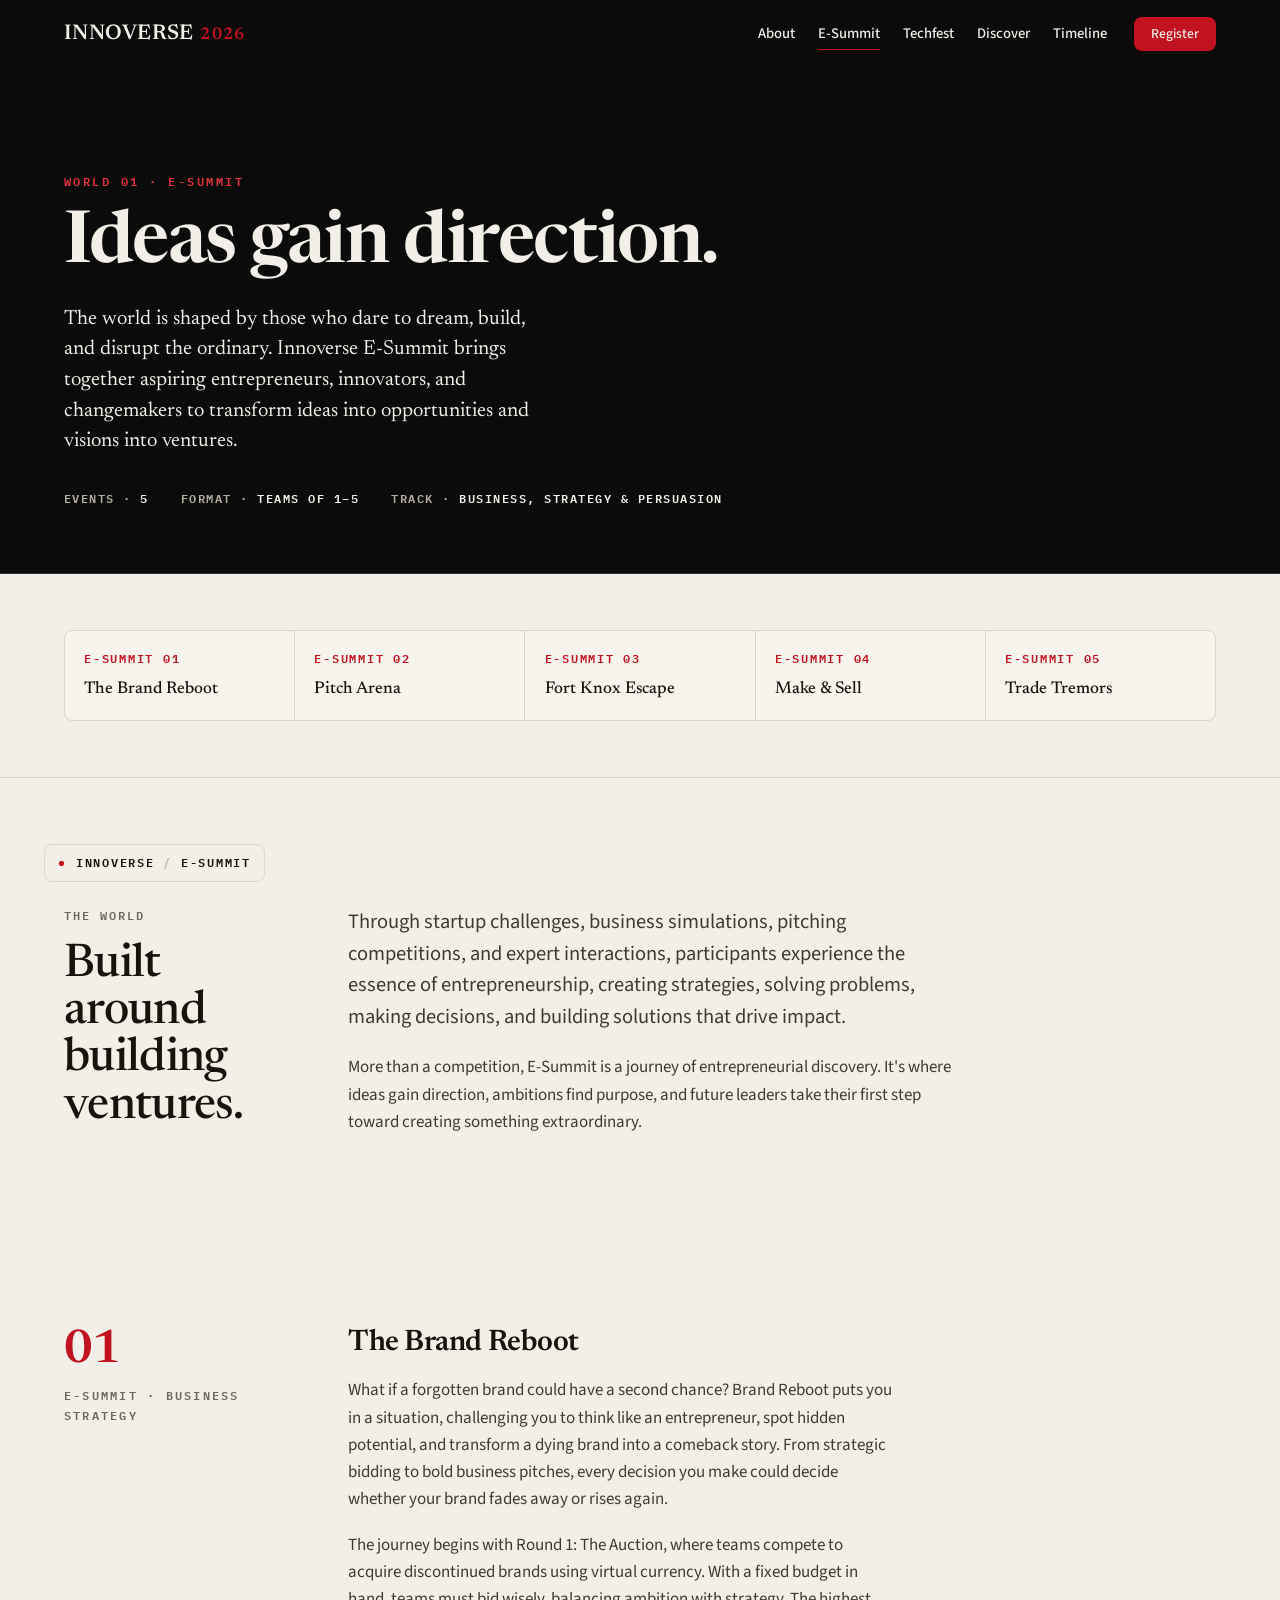
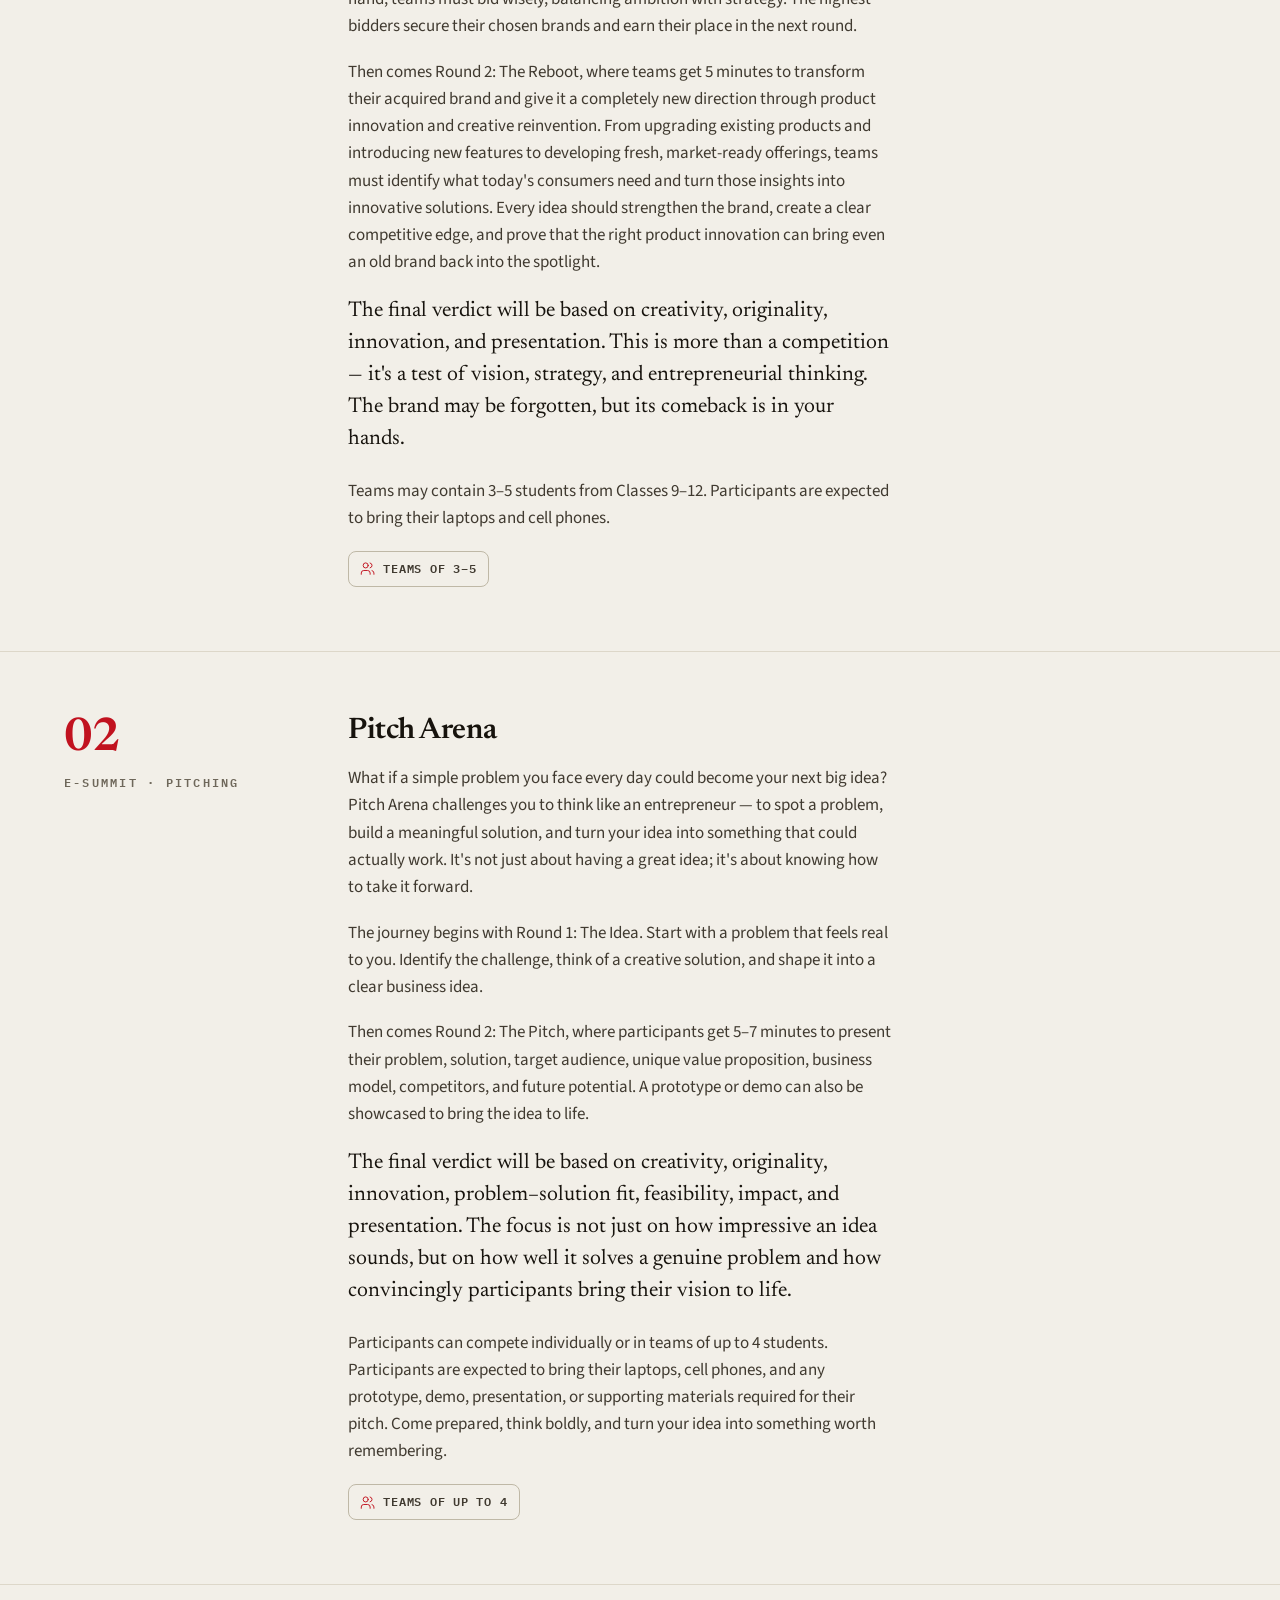
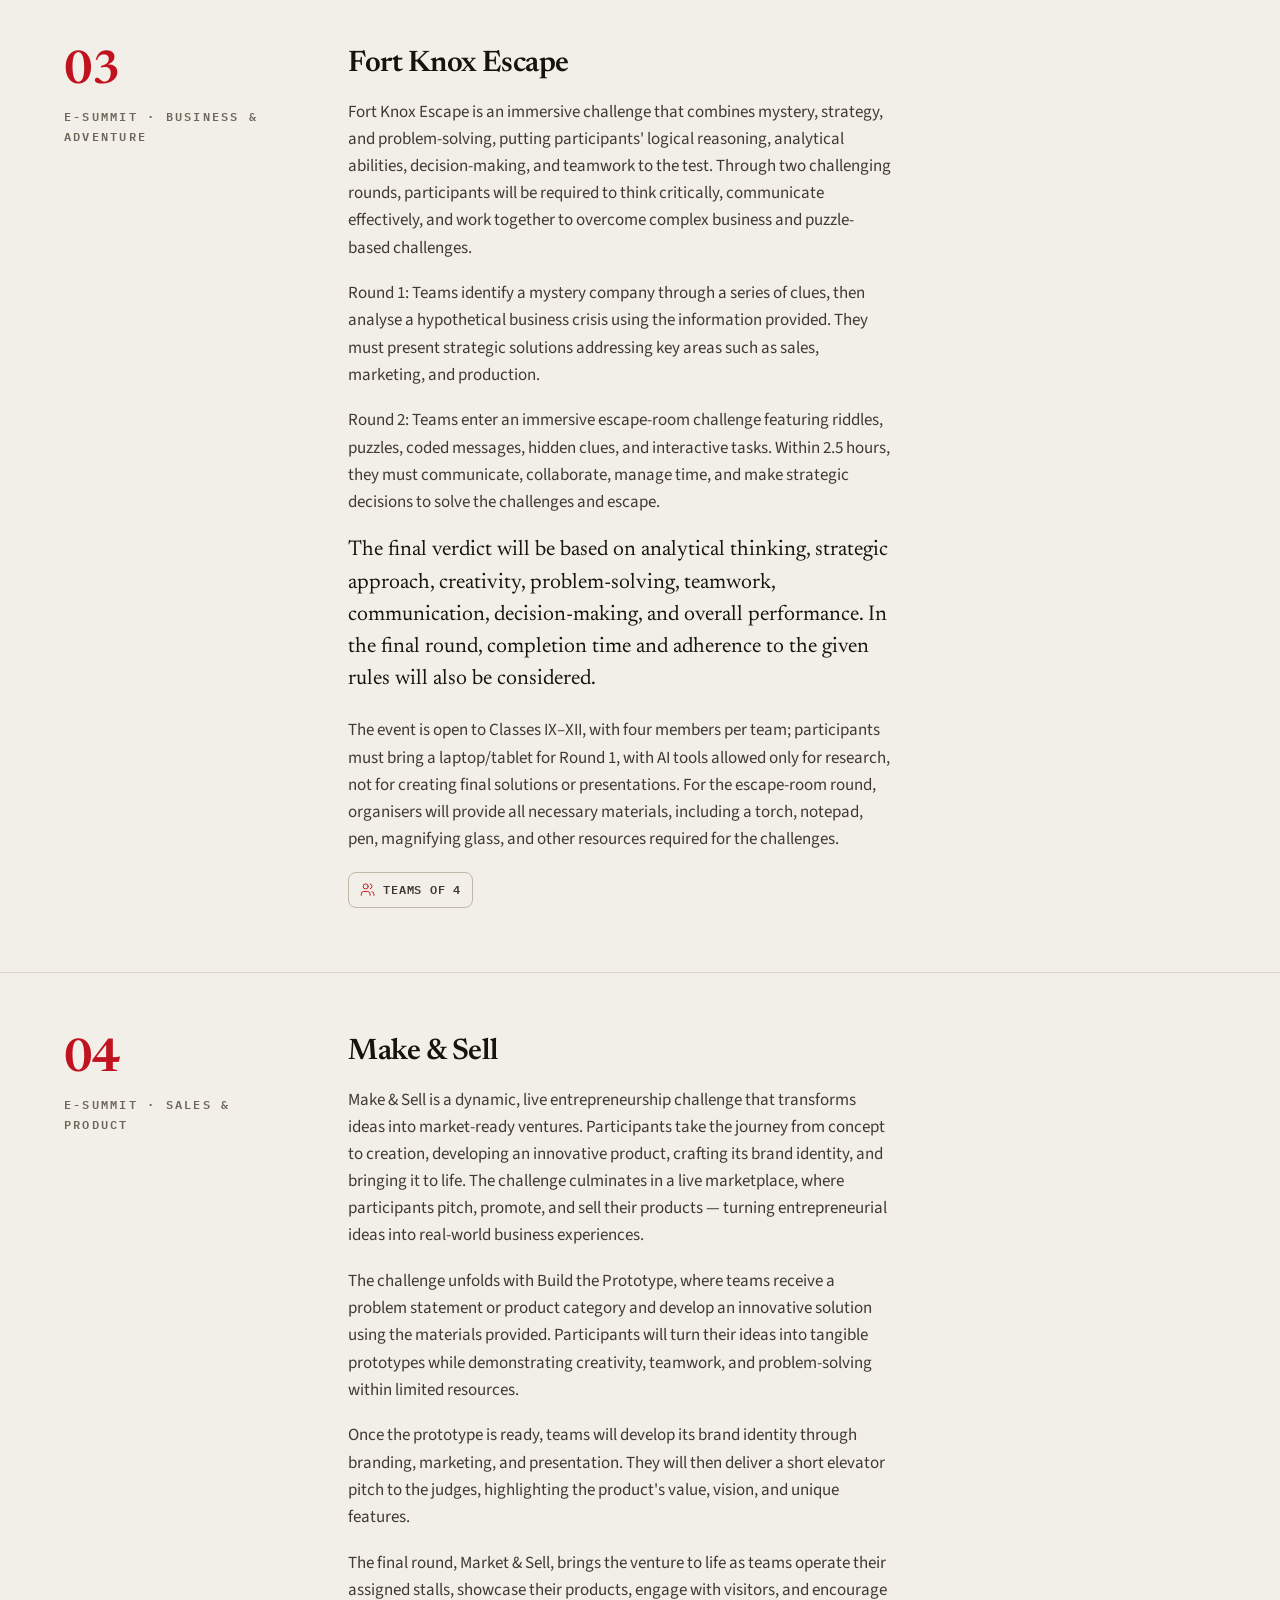
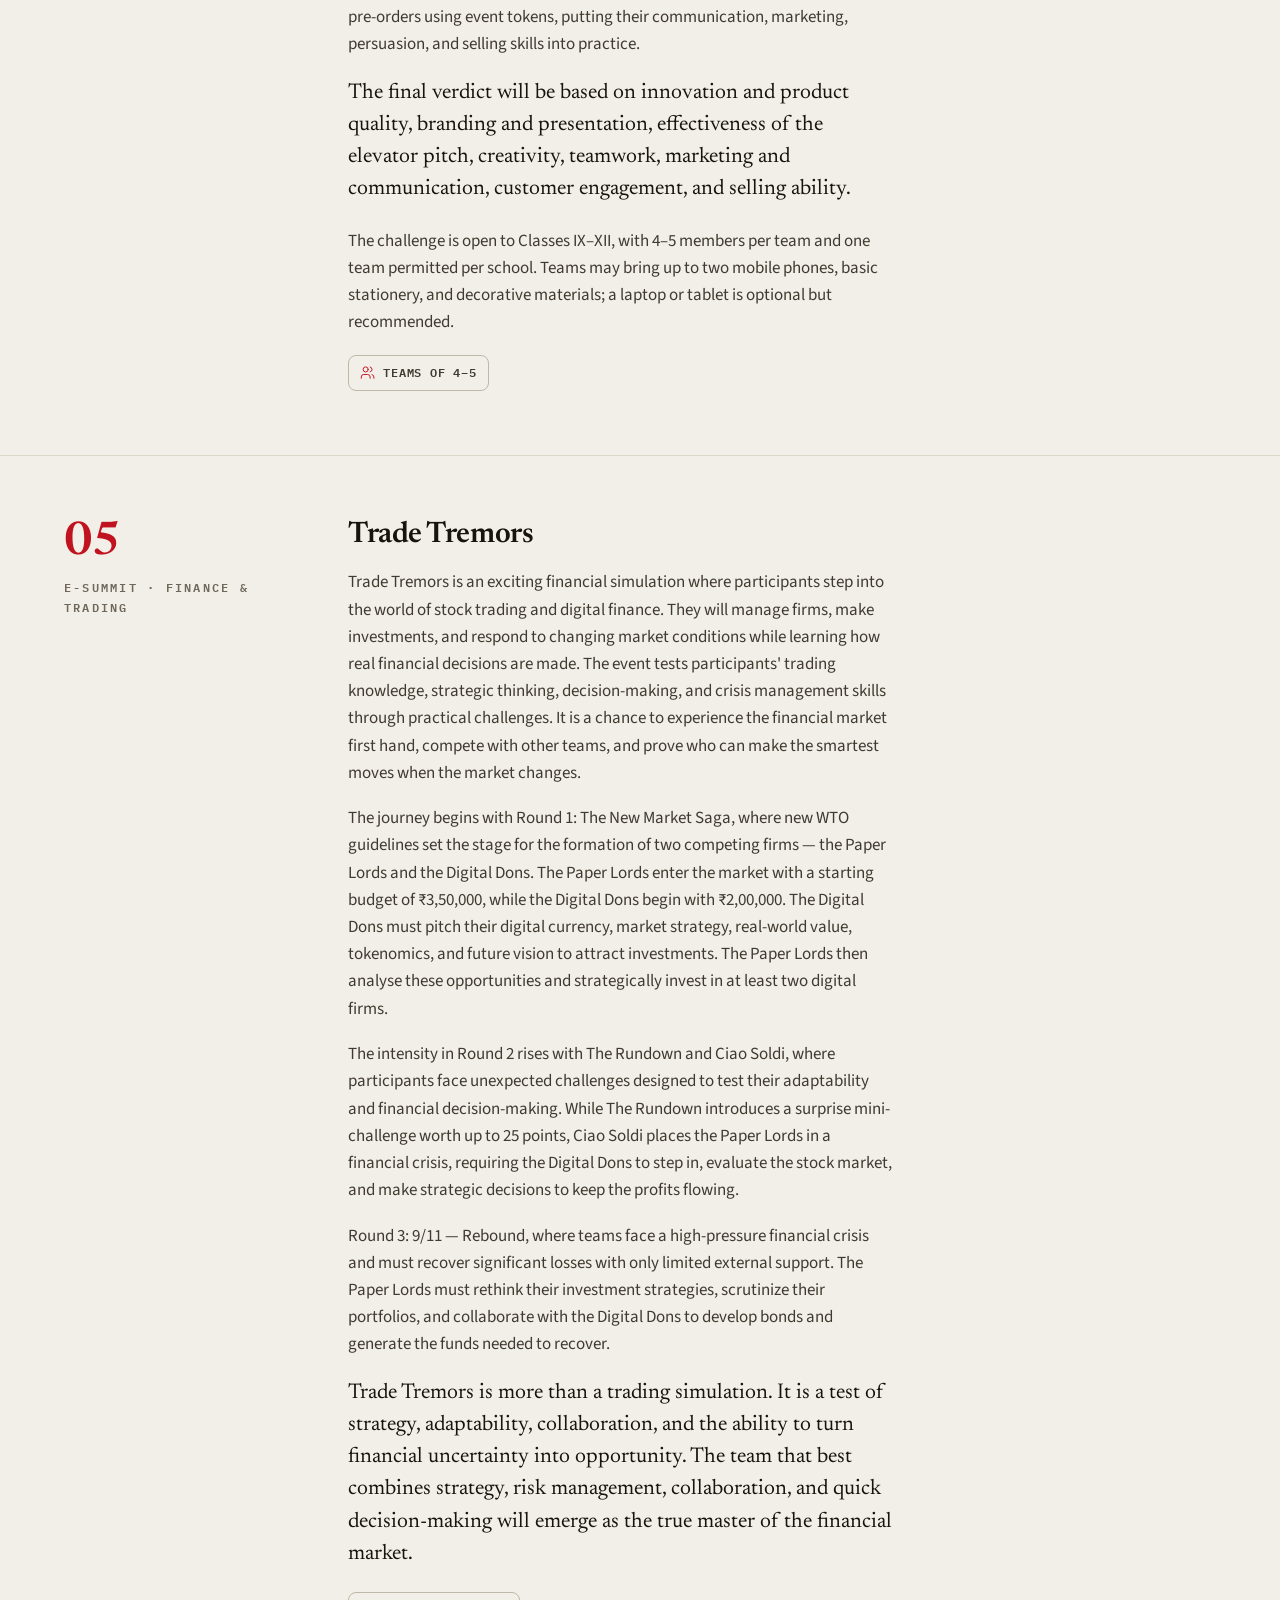
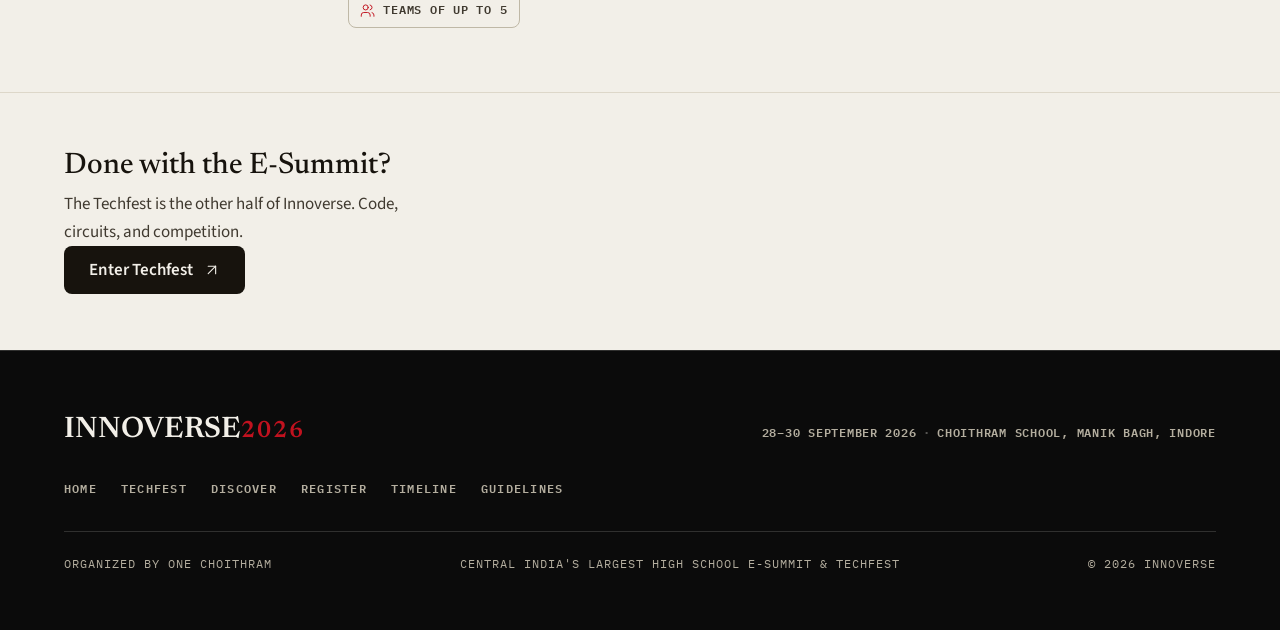
==== commit 1a5e281c: "Replace E-Summit event content with updated copy - Brand Reboot: Auction + Reboot rounds, product in" ====
--- a/esummit.html
+++ b/esummit.html
@@ -1,224 +1,234 @@
-<!DOCTYPE html>
-<html lang="en">
-<head>
-  <meta charset="UTF-8">
-  <meta name="viewport" content="width=device-width, initial-scale=1.0">
-  <title>E-Summit · INNOVERSE 2026</title>
-  <meta name="description" content="The E-Summit world of INNOVERSE 2026: The Brand Reboot, Pitch Arena, Fort Knox Escape, Make &amp; Sell, and Trade Tremors. One of the two worlds at Choithram School, Manik Bagh, Indore, 28–30 September 2026.">
-  <link rel="icon" href="data:image/svg+xml,%3Csvg xmlns='http://www.w3.org/2000/svg' viewBox='0 0 64 64'%3E%3Crect width='64' height='64' fill='%230B0B0B'/%3E%3Ctext x='32' y='42' font-family='Georgia,serif' font-size='30' font-weight='600' fill='%23C1121F' text-anchor='middle'%3EN%3C/text%3E%3C/svg%3E">
-  <link rel="stylesheet" href="assets/css/fonts.css?v=3">
-  <link rel="stylesheet" href="assets/css/main.css?v=3">
-</head>
-<body id="top" data-crumb="E-SUMMIT" data-crumbbox="INNOVERSE,E-SUMMIT">
-
-  <a class="skip-link" href="#main">Skip to content</a>
-  <div class="scroll-progress" id="scrollProgress" aria-hidden="true"></div>
-
-  <header class="site-header is-dark-hero" id="siteHeader">
-    <div class="container header-inner">
-      <a class="wordmark" href="index.html" aria-label="INNOVERSE 2026 · home">
-        INNOVERSE<span class="wordmark-year">2026</span>
-      </a>
-
-      <nav class="site-nav" aria-label="Primary">
-        <a href="index.html#about">About</a>
-        <a href="esummit.html" aria-current="true">E-Summit</a>
-        <a href="techfest.html">Techfest</a>
-        <a href="quiz.html">Discover</a>
-        <a href="timeline.html">Timeline</a>
-        <a class="btn btn-primary" href="register.html">Register</a>
-      </nav>
-
-      <button class="menu-toggle" id="menuToggle" aria-expanded="false" aria-controls="mobileNav" aria-label="Open menu">
-        <svg class="icon-open" viewBox="0 0 24 24" fill="none" stroke="currentColor" stroke-width="1.5" stroke-linecap="round" stroke-linejoin="round" aria-hidden="true"><line x1="4" x2="20" y1="6" y2="6"/><line x1="4" x2="20" y1="12" y2="12"/><line x1="4" x2="20" y1="18" y2="18"/></svg>
-        <svg class="icon-close" viewBox="0 0 24 24" fill="none" stroke="currentColor" stroke-width="1.5" stroke-linecap="round" stroke-linejoin="round" aria-hidden="true"><path d="M18 6 6 18"/><path d="m6 6 12 12"/></svg>
-      </button>
-    </div>
-
-    <nav class="mobile-nav" id="mobileNav" aria-label="Contents">
-      <a href="index.html"><span class="m-num">00</span> Innoverse Home</a>
-      <a href="#brand-reboot"><span class="m-num">01</span> The Brand Reboot</a>
-      <a href="#pitch-arena"><span class="m-num">02</span> Pitch Arena</a>
-      <a href="#fort-knox-escape"><span class="m-num">03</span> Fort Knox Escape</a>
-      <a href="#make-and-sell"><span class="m-num">04</span> Make &amp; Sell</a>
-      <a href="#trade-tremors"><span class="m-num">05</span> Trade Tremors</a>
-      <a href="techfest.html"><span class="m-num">↗</span> Enter Techfest</a>
-      <a href="register.html"><span class="m-num">→</span> Register</a>
-    </nav>
-  </header>
-
-  <main id="main">
-
-    <section class="world-hero" aria-labelledby="worldTitle">
-      <div class="container">
-        <p class="kicker" data-reveal>World 01 · E-Summit</p>
-        <h1 class="world-title" id="worldTitle" data-reveal style="--rd:.08s">Ideas gain direction.</h1>
-        <p class="world-lede" data-reveal style="--rd:.16s">The world is shaped by those who dare to dream, build, and disrupt the ordinary. Innoverse E-Summit brings together aspiring entrepreneurs, innovators, and changemakers to transform ideas into opportunities and visions into ventures.</p>
-        <div class="world-meta" data-reveal style="--rd:.24s">
-          <span>Events · <b>5</b></span>
-          <span>Format · <b>Teams of 2–5</b></span>
-          <span>Track · <b>Business, Strategy &amp; Persuasion</b></span>
-        </div>
-      </div>
-    </section>
-
-    <nav class="world-index" aria-label="E-Summit events">
-      <div class="container">
-        <ol>
-          <li><a href="#brand-reboot"><span class="wi-num">E-Summit 01</span><span class="wi-name">The Brand Reboot</span></a></li>
-          <li><a href="#pitch-arena"><span class="wi-num">E-Summit 02</span><span class="wi-name">Pitch Arena</span></a></li>
-          <li><a href="#fort-knox-escape"><span class="wi-num">E-Summit 03</span><span class="wi-name">Fort Knox Escape</span></a></li>
-          <li><a href="#make-and-sell"><span class="wi-num">E-Summit 04</span><span class="wi-name">Make &amp; Sell</span></a></li>
-          <li><a href="#trade-tremors"><span class="wi-num">E-Summit 05</span><span class="wi-name">Trade Tremors</span></a></li>
-        </ol>
-      </div>
-    </nav>
-
-    <section class="section" aria-label="E-Summit overview">
-      <div class="container about-grid">
-        <div class="about-aside" data-reveal>
-          <p class="sec-index">The world</p>
-          <h2 class="h2">Built around building ventures.</h2>
-        </div>
-        <div class="about-main" data-reveal style="--rd:.1s">
-          <p class="lede">Through startup challenges, business simulations, pitching competitions, and expert interactions, participants experience the essence of entrepreneurship, creating strategies, solving problems, making decisions, and building solutions that drive impact.</p>
-          <p>More than a competition, E-Summit is a journey of entrepreneurial discovery. It's where ideas gain direction, ambitions find purpose, and future leaders take their first step toward creating something extraordinary.</p>
-        </div>
-      </div>
-    </section>
-
-    <article class="event-detail" id="brand-reboot" aria-labelledby="brTitle" data-reveal>
-      <div class="container ed-grid">
-        <div class="ed-side">
-          <p class="ed-num">01</p>
-          <p class="ed-cat">E-Summit · Business Strategy</p>
-        </div>
-        <div class="ed-main">
-          <h3 class="ed-name" id="brTitle">The Brand Reboot</h3>
-          <p>Every iconic brand has a story, but not every story ends in success. The Brand Reboot challenges you to rewrite that ending by transforming struggling legacy brands into tomorrow's market leaders through strategy, creativity, and innovation.</p>
-          <p>Teams of 3–5 participants bid to acquire a brand after evaluating its history, financial performance, and market position. They then diagnose its challenges, redefine its identity, reposition it in the market, and build a compelling roadmap for its revival.</p>
-          <p class="outcome">Only the team that delivers the most innovative, practical, and impactful brand comeback strategy will earn the title of The Brand Reboot Champion.</p>
-          <span class="team-tag">
-            <svg viewBox="0 0 24 24" fill="none" stroke="currentColor" stroke-width="1.5" stroke-linecap="round" stroke-linejoin="round" aria-hidden="true"><path d="M16 21v-2a4 4 0 0 0-4-4H6a4 4 0 0 0-4 4v2"/><circle cx="9" cy="7" r="4"/><path d="M22 21v-2a4 4 0 0 0-3-3.87"/><path d="M16 3.13a4 4 0 0 1 0 7.75"/></svg>
-            Teams of 3–5
-          </span>
-        </div>
-      </div>
-    </article>
-
-    <article class="event-detail" id="pitch-arena" aria-labelledby="paTitle" data-reveal>
-      <div class="container ed-grid">
-        <div class="ed-side">
-          <p class="ed-num">02</p>
-          <p class="ed-cat">E-Summit · Pitching</p>
-        </div>
-        <div class="ed-main">
-          <h3 class="ed-name" id="paTitle">Pitch Arena</h3>
-          <p>Every successful startup begins with a single idea, but only the best ideas earn belief. Pitch Arena challenges participants to turn bold visions into compelling business pitches that captivate investors and stand out from the competition.</p>
-          <p>Teams of up to 4 participants present innovative startup ideas by showcasing the problem, solution, market validation, revenue model, and overall business potential behind their idea.</p>
-          <p class="outcome">In the end, only the pitch that combines innovation, confidence, persuasion, and entrepreneurial excellence will rise above the rest and claim victory.</p>
-          <span class="team-tag">
-            <svg viewBox="0 0 24 24" fill="none" stroke="currentColor" stroke-width="1.5" stroke-linecap="round" stroke-linejoin="round" aria-hidden="true"><path d="M16 21v-2a4 4 0 0 0-4-4H6a4 4 0 0 0-4 4v2"/><circle cx="9" cy="7" r="4"/><path d="M22 21v-2a4 4 0 0 0-3-3.87"/><path d="M16 3.13a4 4 0 0 1 0 7.75"/></svg>
-            Teams of up to 4
-          </span>
-        </div>
-      </div>
-    </article>
-
-    <article class="event-detail" id="fort-knox-escape" aria-labelledby="fkTitle" data-reveal>
-      <div class="container ed-grid">
-        <div class="ed-side">
-          <p class="ed-num">03</p>
-          <p class="ed-cat">E-Summit · Business &amp; Adventure</p>
-        </div>
-        <div class="ed-main">
-          <h3 class="ed-name" id="fkTitle">Fort Knox Escape</h3>
-          <p>Every great strategist thrives under pressure, but only the best find a way out. Fort Knox Escape is where business meets adventure, combining real-world business challenges with the thrill of an immersive escape room.</p>
-          <p>Teams of 4 participants begin by solving business case studies that test their analytical thinking, problem-solving, and decision-making skills. Their performance unlocks the escape room, where hidden clues, challenging puzzles, and the ticking clock stand between them and victory.</p>
-          <p class="outcome">Only the team that masters strategy, teamwork, adaptability, and composure under pressure will crack the code, escape the vault, and claim victory.</p>
-          <span class="team-tag">
-            <svg viewBox="0 0 24 24" fill="none" stroke="currentColor" stroke-width="1.5" stroke-linecap="round" stroke-linejoin="round" aria-hidden="true"><path d="M16 21v-2a4 4 0 0 0-4-4H6a4 4 0 0 0-4 4v2"/><circle cx="9" cy="7" r="4"/><path d="M22 21v-2a4 4 0 0 0-3-3.87"/><path d="M16 3.13a4 4 0 0 1 0 7.75"/></svg>
-            Teams of 4
-          </span>
-        </div>
-      </div>
-    </article>
-
-    <article class="event-detail" id="make-and-sell" aria-labelledby="msTitle" data-reveal>
-      <div class="container ed-grid">
-        <div class="ed-side">
-          <p class="ed-num">04</p>
-          <p class="ed-cat">E-Summit · Sales &amp; Product</p>
-        </div>
-        <div class="ed-main">
-          <h3 class="ed-name" id="msTitle">Make &amp; Sell</h3>
-          <p>A great product means nothing if no one buys it. Make &amp; Sell is where entrepreneurs prove that the best products aren't just built, they're sold. In this ultimate sales challenge, success isn't decided by judges, it's earned through customers.</p>
-          <p>Teams of 4–5 participants identify a real-world problem, build an MVP (Minimum Viable Product), and create an offline marketing strategy to attract customers. From designing brochures and promotional campaigns to setting up stalls and delivering persuasive sales pitches, every decision counts toward securing the maximum pre-orders using event currency.</p>
-          <p class="outcome">Only the team that turns innovation into demand, earns the most customer trust, and secures the highest number of pre-orders will claim the title.</p>
-          <span class="team-tag">
-            <svg viewBox="0 0 24 24" fill="none" stroke="currentColor" stroke-width="1.5" stroke-linecap="round" stroke-linejoin="round" aria-hidden="true"><path d="M16 21v-2a4 4 0 0 0-4-4H6a4 4 0 0 0-4 4v2"/><circle cx="9" cy="7" r="4"/><path d="M22 21v-2a4 4 0 0 0-3-3.87"/><path d="M16 3.13a4 4 0 0 1 0 7.75"/></svg>
-            Teams of 4–5
-          </span>
-        </div>
-      </div>
-    </article>
-
-    <article class="event-detail" id="trade-tremors" aria-labelledby="ttTitle" data-reveal>
-      <div class="container ed-grid">
-        <div class="ed-side">
-          <p class="ed-num">05</p>
-          <p class="ed-cat">E-Summit · Finance &amp; Trading</p>
-        </div>
-        <div class="ed-main">
-          <h3 class="ed-name" id="ttTitle">Trade Tremors</h3>
-          <p>Fortunes are built in moments of uncertainty. Trade Tremors is a high-stakes financial simulation where strategy, trading, and decision-making determine who thrives in a rapidly changing market.</p>
-          <p>Teams of up to 5 participants build trading firms, launch digital currencies, secure investments, and respond to real-time market shifts while navigating crises and competing for maximum returns.</p>
-          <p class="outcome">When the market shakes, only the smartest traders stay ahead. The team that adapts, invests wisely, and masters the market will become Trade Tremors Champion.</p>
-          <p style="font-family: var(--font-mono); font-size: 0.78rem;">The event index and event timeline refer to this event as <em>Trade Star</em>.</p>
-          <span class="team-tag">
-            <svg viewBox="0 0 24 24" fill="none" stroke="currentColor" stroke-width="1.5" stroke-linecap="round" stroke-linejoin="round" aria-hidden="true"><path d="M16 21v-2a4 4 0 0 0-4-4H6a4 4 0 0 0-4 4v2"/><circle cx="9" cy="7" r="4"/><path d="M22 21v-2a4 4 0 0 0-3-3.87"/><path d="M16 3.13a4 4 0 0 1 0 7.75"/></svg>
-            Teams of up to 5
-          </span>
-        </div>
-      </div>
-    </article>
-
-    <section class="world-out" aria-label="Next world">
-      <div class="container">
-        <div class="wo-text">
-          <p>Done with the E-Summit?</p>
-          <p>The Techfest is the other half of Innoverse. Code, circuits, and competition.</p>
-        </div>
-        <a class="btn btn-solid" href="techfest.html">Enter Techfest
-          <svg viewBox="0 0 24 24" fill="none" stroke="currentColor" stroke-width="1.5" stroke-linecap="round" stroke-linejoin="round" aria-hidden="true"><path d="M7 17 17 7"/><path d="M7 7h10v10"/></svg>
-        </a>
-      </div>
-    </section>
-
-  </main>
-
-  <footer class="site-footer">
-    <div class="container footer-inner">
-      <a class="footer-wordmark" href="index.html">INNOVERSE<span class="wordmark-year">2026</span></a>
-      <p class="footer-meta">28–30 September 2026<span>·</span>Choithram School, Manik Bagh, Indore</p>
-      <nav class="footer-links" aria-label="Footer">
-        <a href="index.html">Home</a>
-        <a href="techfest.html">Techfest</a>
-        <a href="quiz.html">Discover</a>
-        <a href="register.html">Register</a>
-        <a href="timeline.html">Timeline</a>
-        <a href="guidelines.html">Guidelines</a>
-      </nav>
-      <div class="footer-legal">
-        <span>Organized by One Choithram</span>
-        <span>Central India's Largest High School E-Summit &amp; Techfest</span>
-        <span>© 2026 Innoverse</span>
-      </div>
-    </div>
-  </footer>
-
-  <nav class="you-are-here" id="youAreHere" aria-label="You are here"></nav>
-
-  <script src="assets/js/main.js?v=3"></script>
-</body>
-</html>
+<!DOCTYPE html>
+<html lang="en">
+<head>
+  <meta charset="UTF-8">
+  <meta name="viewport" content="width=device-width, initial-scale=1.0">
+  <title>E-Summit · INNOVERSE 2026</title>
+  <meta name="description" content="The E-Summit world of INNOVERSE 2026: The Brand Reboot, Pitch Arena, Fort Knox Escape, Make &amp; Sell, and Trade Tremors. One of the two worlds at Choithram School, Manik Bagh, Indore, 28–30 September 2026.">
+  <link rel="icon" href="data:image/svg+xml,%3Csvg xmlns='http://www.w3.org/2000/svg' viewBox='0 0 64 64'%3E%3Crect width='64' height='64' fill='%230B0B0B'/%3E%3Ctext x='32' y='42' font-family='Georgia,serif' font-size='30' font-weight='600' fill='%23C1121F' text-anchor='middle'%3EN%3C/text%3E%3C/svg%3E">
+  <link rel="stylesheet" href="assets/css/fonts.css?v=3">
+  <link rel="stylesheet" href="assets/css/main.css?v=3">
+</head>
+<body id="top" data-crumb="E-SUMMIT" data-crumbbox="INNOVERSE,E-SUMMIT">
+
+  <a class="skip-link" href="#main">Skip to content</a>
+  <div class="scroll-progress" id="scrollProgress" aria-hidden="true"></div>
+
+  <header class="site-header is-dark-hero" id="siteHeader">
+    <div class="container header-inner">
+      <a class="wordmark" href="index.html" aria-label="INNOVERSE 2026 · home">
+        INNOVERSE<span class="wordmark-year">2026</span>
+      </a>
+
+      <nav class="site-nav" aria-label="Primary">
+        <a href="index.html#about">About</a>
+        <a href="esummit.html" aria-current="true">E-Summit</a>
+        <a href="techfest.html">Techfest</a>
+        <a href="quiz.html">Discover</a>
+        <a href="timeline.html">Timeline</a>
+        <a class="btn btn-primary" href="https://forms.gle/2wMmQGNTSf1ycA4x6">Register</a>
+      </nav>
+
+      <button class="menu-toggle" id="menuToggle" aria-expanded="false" aria-controls="mobileNav" aria-label="Open menu">
+        <svg class="icon-open" viewBox="0 0 24 24" fill="none" stroke="currentColor" stroke-width="1.5" stroke-linecap="round" stroke-linejoin="round" aria-hidden="true"><line x1="4" x2="20" y1="6" y2="6"/><line x1="4" x2="20" y1="12" y2="12"/><line x1="4" x2="20" y1="18" y2="18"/></svg>
+        <svg class="icon-close" viewBox="0 0 24 24" fill="none" stroke="currentColor" stroke-width="1.5" stroke-linecap="round" stroke-linejoin="round" aria-hidden="true"><path d="M18 6 6 18"/><path d="m6 6 12 12"/></svg>
+      </button>
+    </div>
+
+    <nav class="mobile-nav" id="mobileNav" aria-label="Contents">
+      <a href="index.html"><span class="m-num">00</span> Innoverse Home</a>
+      <a href="#brand-reboot"><span class="m-num">01</span> The Brand Reboot</a>
+      <a href="#pitch-arena"><span class="m-num">02</span> Pitch Arena</a>
+      <a href="#fort-knox-escape"><span class="m-num">03</span> Fort Knox Escape</a>
+      <a href="#make-and-sell"><span class="m-num">04</span> Make &amp; Sell</a>
+      <a href="#trade-tremors"><span class="m-num">05</span> Trade Tremors</a>
+      <a href="techfest.html"><span class="m-num">↗</span> Enter Techfest</a>
+      <a href="https://forms.gle/2wMmQGNTSf1ycA4x6"><span class="m-num">→</span> Register</a>
+    </nav>
+  </header>
+
+  <main id="main">
+
+    <section class="world-hero" aria-labelledby="worldTitle">
+      <div class="container">
+        <p class="kicker" data-reveal>World 01 · E-Summit</p>
+        <h1 class="world-title" id="worldTitle" data-reveal style="--rd:.08s">Ideas gain direction.</h1>
+        <p class="world-lede" data-reveal style="--rd:.16s">The world is shaped by those who dare to dream, build, and disrupt the ordinary. Innoverse E-Summit brings together aspiring entrepreneurs, innovators, and changemakers to transform ideas into opportunities and visions into ventures.</p>
+        <div class="world-meta" data-reveal style="--rd:.24s">
+          <span>Events · <b>5</b></span>
+          <span>Format · <b>Teams of 1–5</b></span>
+          <span>Track · <b>Business, Strategy &amp; Persuasion</b></span>
+        </div>
+      </div>
+    </section>
+
+    <nav class="world-index" aria-label="E-Summit events">
+      <div class="container">
+        <ol>
+          <li><a href="#brand-reboot"><span class="wi-num">E-Summit 01</span><span class="wi-name">The Brand Reboot</span></a></li>
+          <li><a href="#pitch-arena"><span class="wi-num">E-Summit 02</span><span class="wi-name">Pitch Arena</span></a></li>
+          <li><a href="#fort-knox-escape"><span class="wi-num">E-Summit 03</span><span class="wi-name">Fort Knox Escape</span></a></li>
+          <li><a href="#make-and-sell"><span class="wi-num">E-Summit 04</span><span class="wi-name">Make &amp; Sell</span></a></li>
+          <li><a href="#trade-tremors"><span class="wi-num">E-Summit 05</span><span class="wi-name">Trade Tremors</span></a></li>
+        </ol>
+      </div>
+    </nav>
+
+    <section class="section" aria-label="E-Summit overview">
+      <div class="container about-grid">
+        <div class="about-aside" data-reveal>
+          <p class="sec-index">The world</p>
+          <h2 class="h2">Built around building ventures.</h2>
+        </div>
+        <div class="about-main" data-reveal style="--rd:.1s">
+          <p class="lede">Through startup challenges, business simulations, pitching competitions, and expert interactions, participants experience the essence of entrepreneurship, creating strategies, solving problems, making decisions, and building solutions that drive impact.</p>
+          <p>More than a competition, E-Summit is a journey of entrepreneurial discovery. It's where ideas gain direction, ambitions find purpose, and future leaders take their first step toward creating something extraordinary.</p>
+        </div>
+      </div>
+    </section>
+
+    <article class="event-detail" id="brand-reboot" aria-labelledby="brTitle" data-reveal>
+      <div class="container ed-grid">
+        <div class="ed-side">
+          <p class="ed-num">01</p>
+          <p class="ed-cat">E-Summit · Business Strategy</p>
+        </div>
+        <div class="ed-main">
+          <h3 class="ed-name" id="brTitle">The Brand Reboot</h3>
+          <p>What if a forgotten brand could have a second chance? Brand Reboot puts you in a situation, challenging you to think like an entrepreneur, spot hidden potential, and transform a dying brand into a comeback story. From strategic bidding to bold business pitches, every decision you make could decide whether your brand fades away or rises again.</p>
+          <p>The journey begins with Round 1: The Auction, where teams compete to acquire discontinued brands using virtual currency. With a fixed budget in hand, teams must bid wisely, balancing ambition with strategy. The highest bidders secure their chosen brands and earn their place in the next round.</p>
+          <p>Then comes Round 2: The Reboot, where teams get 5 minutes to transform their acquired brand and give it a completely new direction through product innovation and creative reinvention. From upgrading existing products and introducing new features to developing fresh, market-ready offerings, teams must identify what today's consumers need and turn those insights into innovative solutions. Every idea should strengthen the brand, create a clear competitive edge, and prove that the right product innovation can bring even an old brand back into the spotlight.</p>
+          <p class="outcome">The final verdict will be based on creativity, originality, innovation, and presentation. This is more than a competition — it's a test of vision, strategy, and entrepreneurial thinking. The brand may be forgotten, but its comeback is in your hands.</p>
+          <p>Teams may contain 3–5 students from Classes 9–12. Participants are expected to bring their laptops and cell phones.</p>
+          <span class="team-tag">
+            <svg viewBox="0 0 24 24" fill="none" stroke="currentColor" stroke-width="1.5" stroke-linecap="round" stroke-linejoin="round" aria-hidden="true"><path d="M16 21v-2a4 4 0 0 0-4-4H6a4 4 0 0 0-4 4v2"/><circle cx="9" cy="7" r="4"/><path d="M22 21v-2a4 4 0 0 0-3-3.87"/><path d="M16 3.13a4 4 0 0 1 0 7.75"/></svg>
+            Teams of 3–5
+          </span>
+        </div>
+      </div>
+    </article>
+
+    <article class="event-detail" id="pitch-arena" aria-labelledby="paTitle" data-reveal>
+      <div class="container ed-grid">
+        <div class="ed-side">
+          <p class="ed-num">02</p>
+          <p class="ed-cat">E-Summit · Pitching</p>
+        </div>
+        <div class="ed-main">
+          <h3 class="ed-name" id="paTitle">Pitch Arena</h3>
+          <p>What if a simple problem you face every day could become your next big idea? Pitch Arena challenges you to think like an entrepreneur — to spot a problem, build a meaningful solution, and turn your idea into something that could actually work. It's not just about having a great idea; it's about knowing how to take it forward.</p>
+          <p>The journey begins with Round 1: The Idea. Start with a problem that feels real to you. Identify the challenge, think of a creative solution, and shape it into a clear business idea.</p>
+          <p>Then comes Round 2: The Pitch, where participants get 5–7 minutes to present their problem, solution, target audience, unique value proposition, business model, competitors, and future potential. A prototype or demo can also be showcased to bring the idea to life.</p>
+          <p class="outcome">The final verdict will be based on creativity, originality, innovation, problem–solution fit, feasibility, impact, and presentation. The focus is not just on how impressive an idea sounds, but on how well it solves a genuine problem and how convincingly participants bring their vision to life.</p>
+          <p>Participants can compete individually or in teams of up to 4 students. Participants are expected to bring their laptops, cell phones, and any prototype, demo, presentation, or supporting materials required for their pitch. Come prepared, think boldly, and turn your idea into something worth remembering.</p>
+          <span class="team-tag">
+            <svg viewBox="0 0 24 24" fill="none" stroke="currentColor" stroke-width="1.5" stroke-linecap="round" stroke-linejoin="round" aria-hidden="true"><path d="M16 21v-2a4 4 0 0 0-4-4H6a4 4 0 0 0-4 4v2"/><circle cx="9" cy="7" r="4"/><path d="M22 21v-2a4 4 0 0 0-3-3.87"/><path d="M16 3.13a4 4 0 0 1 0 7.75"/></svg>
+            Teams of up to 4
+          </span>
+        </div>
+      </div>
+    </article>
+
+    <article class="event-detail" id="fort-knox-escape" aria-labelledby="fkTitle" data-reveal>
+      <div class="container ed-grid">
+        <div class="ed-side">
+          <p class="ed-num">03</p>
+          <p class="ed-cat">E-Summit · Business &amp; Adventure</p>
+        </div>
+        <div class="ed-main">
+          <h3 class="ed-name" id="fkTitle">Fort Knox Escape</h3>
+          <p>Fort Knox Escape is an immersive challenge that combines mystery, strategy, and problem-solving, putting participants' logical reasoning, analytical abilities, decision-making, and teamwork to the test. Through two challenging rounds, participants will be required to think critically, communicate effectively, and work together to overcome complex business and puzzle-based challenges.</p>
+          <p>Round 1: Teams identify a mystery company through a series of clues, then analyse a hypothetical business crisis using the information provided. They must present strategic solutions addressing key areas such as sales, marketing, and production.</p>
+          <p>Round 2: Teams enter an immersive escape-room challenge featuring riddles, puzzles, coded messages, hidden clues, and interactive tasks. Within 2.5 hours, they must communicate, collaborate, manage time, and make strategic decisions to solve the challenges and escape.</p>
+          <p class="outcome">The final verdict will be based on analytical thinking, strategic approach, creativity, problem-solving, teamwork, communication, decision-making, and overall performance. In the final round, completion time and adherence to the given rules will also be considered.</p>
+          <p>The event is open to Classes IX–XII, with four members per team; participants must bring a laptop/tablet for Round 1, with AI tools allowed only for research, not for creating final solutions or presentations. For the escape-room round, organisers will provide all necessary materials, including a torch, notepad, pen, magnifying glass, and other resources required for the challenges.</p>
+          <span class="team-tag">
+            <svg viewBox="0 0 24 24" fill="none" stroke="currentColor" stroke-width="1.5" stroke-linecap="round" stroke-linejoin="round" aria-hidden="true"><path d="M16 21v-2a4 4 0 0 0-4-4H6a4 4 0 0 0-4 4v2"/><circle cx="9" cy="7" r="4"/><path d="M22 21v-2a4 4 0 0 0-3-3.87"/><path d="M16 3.13a4 4 0 0 1 0 7.75"/></svg>
+            Teams of 4
+          </span>
+        </div>
+      </div>
+    </article>
+
+    <article class="event-detail" id="make-and-sell" aria-labelledby="msTitle" data-reveal>
+      <div class="container ed-grid">
+        <div class="ed-side">
+          <p class="ed-num">04</p>
+          <p class="ed-cat">E-Summit · Sales &amp; Product</p>
+        </div>
+        <div class="ed-main">
+          <h3 class="ed-name" id="msTitle">Make &amp; Sell</h3>
+          <p>Make &amp; Sell is a dynamic, live entrepreneurship challenge that transforms ideas into market-ready ventures. Participants take the journey from concept to creation, developing an innovative product, crafting its brand identity, and bringing it to life. The challenge culminates in a live marketplace, where participants pitch, promote, and sell their products — turning entrepreneurial ideas into real-world business experiences.</p>
+          <p>The challenge unfolds with Build the Prototype, where teams receive a problem statement or product category and develop an innovative solution using the materials provided. Participants will turn their ideas into tangible prototypes while demonstrating creativity, teamwork, and problem-solving within limited resources.</p>
+          <p>Once the prototype is ready, teams will develop its brand identity through branding, marketing, and presentation. They will then deliver a short elevator pitch to the judges, highlighting the product's value, vision, and unique features.</p>
+          <p>The final round, Market &amp; Sell, brings the venture to life as teams operate their assigned stalls, showcase their products, engage with visitors, and encourage pre-orders using event tokens, putting their communication, marketing, persuasion, and selling skills into practice.</p>
+          <p class="outcome">The final verdict will be based on innovation and product quality, branding and presentation, effectiveness of the elevator pitch, creativity, teamwork, marketing and communication, customer engagement, and selling ability.</p>
+          <p>The challenge is open to Classes IX–XII, with 4–5 members per team and one team permitted per school. Teams may bring up to two mobile phones, basic stationery, and decorative materials; a laptop or tablet is optional but recommended.</p>
+          <span class="team-tag">
+            <svg viewBox="0 0 24 24" fill="none" stroke="currentColor" stroke-width="1.5" stroke-linecap="round" stroke-linejoin="round" aria-hidden="true"><path d="M16 21v-2a4 4 0 0 0-4-4H6a4 4 0 0 0-4 4v2"/><circle cx="9" cy="7" r="4"/><path d="M22 21v-2a4 4 0 0 0-3-3.87"/><path d="M16 3.13a4 4 0 0 1 0 7.75"/></svg>
+            Teams of 4–5
+          </span>
+        </div>
+      </div>
+    </article>
+
+    <article class="event-detail" id="trade-tremors" aria-labelledby="ttTitle" data-reveal>
+      <div class="container ed-grid">
+        <div class="ed-side">
+          <p class="ed-num">05</p>
+          <p class="ed-cat">E-Summit · Finance &amp; Trading</p>
+        </div>
+        <div class="ed-main">
+          <h3 class="ed-name" id="ttTitle">Trade Tremors</h3>
+          <p>Trade Tremors is an exciting financial simulation where participants step into the world of stock trading and digital finance. They will manage firms, make investments, and respond to changing market conditions while learning how real financial decisions are made. The event tests participants' trading knowledge, strategic thinking, decision-making, and crisis management skills through practical challenges. It is a chance to experience the financial market first hand, compete with other teams, and prove who can make the smartest moves when the market changes.</p>
+          <p>The journey begins with Round 1: The New Market Saga, where new WTO guidelines set the stage for the formation of two competing firms — the Paper Lords and the Digital Dons. The Paper Lords enter the market with a starting budget of ₹3,50,000, while the Digital Dons begin with ₹2,00,000. The Digital Dons must pitch their digital currency, market strategy, real-world value, tokenomics, and future vision to attract investments. The Paper Lords then analyse these opportunities and strategically invest in at least two digital firms.</p>
+          <p>The intensity in Round 2 rises with The Rundown and Ciao Soldi, where participants face unexpected challenges designed to test their adaptability and financial decision-making. While The Rundown introduces a surprise mini-challenge worth up to 25 points, Ciao Soldi places the Paper Lords in a financial crisis, requiring the Digital Dons to step in, evaluate the stock market, and make strategic decisions to keep the profits flowing.</p>
+          <p>Round 3: 9/11 — Rebound, where teams face a high-pressure financial crisis and must recover significant losses with only limited external support. The Paper Lords must rethink their investment strategies, scrutinize their portfolios, and collaborate with the Digital Dons to develop bonds and generate the funds needed to recover.</p>
+          <p class="outcome">Trade Tremors is more than a trading simulation. It is a test of strategy, adaptability, collaboration, and the ability to turn financial uncertainty into opportunity. The team that best combines strategy, risk management, collaboration, and quick decision-making will emerge as the true master of the financial market.</p>
+          <span class="team-tag">
+            <svg viewBox="0 0 24 24" fill="none" stroke="currentColor" stroke-width="1.5" stroke-linecap="round" stroke-linejoin="round" aria-hidden="true"><path d="M16 21v-2a4 4 0 0 0-4-4H6a4 4 0 0 0-4 4v2"/><circle cx="9" cy="7" r="4"/><path d="M22 21v-2a4 4 0 0 0-3-3.87"/><path d="M16 3.13a4 4 0 0 1 0 7.75"/></svg>
+            Teams of up to 5
+          </span>
+        </div>
+      </div>
+    </article>
+
+    <section class="world-out" aria-label="Next world">
+      <div class="container">
+        <div class="wo-text">
+          <p>Done with the E-Summit?</p>
+          <p>The Techfest is the other half of Innoverse. Code, circuits, and competition.</p>
+        </div>
+        <a class="btn btn-solid" href="techfest.html">Enter Techfest
+          <svg viewBox="0 0 24 24" fill="none" stroke="currentColor" stroke-width="1.5" stroke-linecap="round" stroke-linejoin="round" aria-hidden="true"><path d="M7 17 17 7"/><path d="M7 7h10v10"/></svg>
+        </a>
+      </div>
+    </section>
+
+  </main>
+
+  <footer class="site-footer">
+    <div class="container footer-inner">
+      <a class="footer-wordmark" href="index.html">INNOVERSE<span class="wordmark-year">2026</span></a>
+      <p class="footer-meta">28–30 September 2026<span>·</span>Choithram School, Manik Bagh, Indore</p>
+      <nav class="footer-links" aria-label="Footer">
+        <a href="index.html">Home</a>
+        <a href="techfest.html">Techfest</a>
+        <a href="quiz.html">Discover</a>
+        <a href="https://forms.gle/2wMmQGNTSf1ycA4x6">Register</a>
+        <a href="timeline.html">Timeline</a>
+        <a href="guidelines.html">Guidelines</a>
+      </nav>
+      <div class="footer-legal">
+        <span>Organized by One Choithram</span>
+        <span>Central India's Largest High School E-Summit &amp; Techfest</span>
+        <span>© 2026 Innoverse</span>
+      </div>
+    </div>
+  </footer>
+
+  <nav class="you-are-here" id="youAreHere" aria-label="You are here"></nav>
+
+  <script src="assets/js/main.js?v=3"></script>
+</body>
+</html>
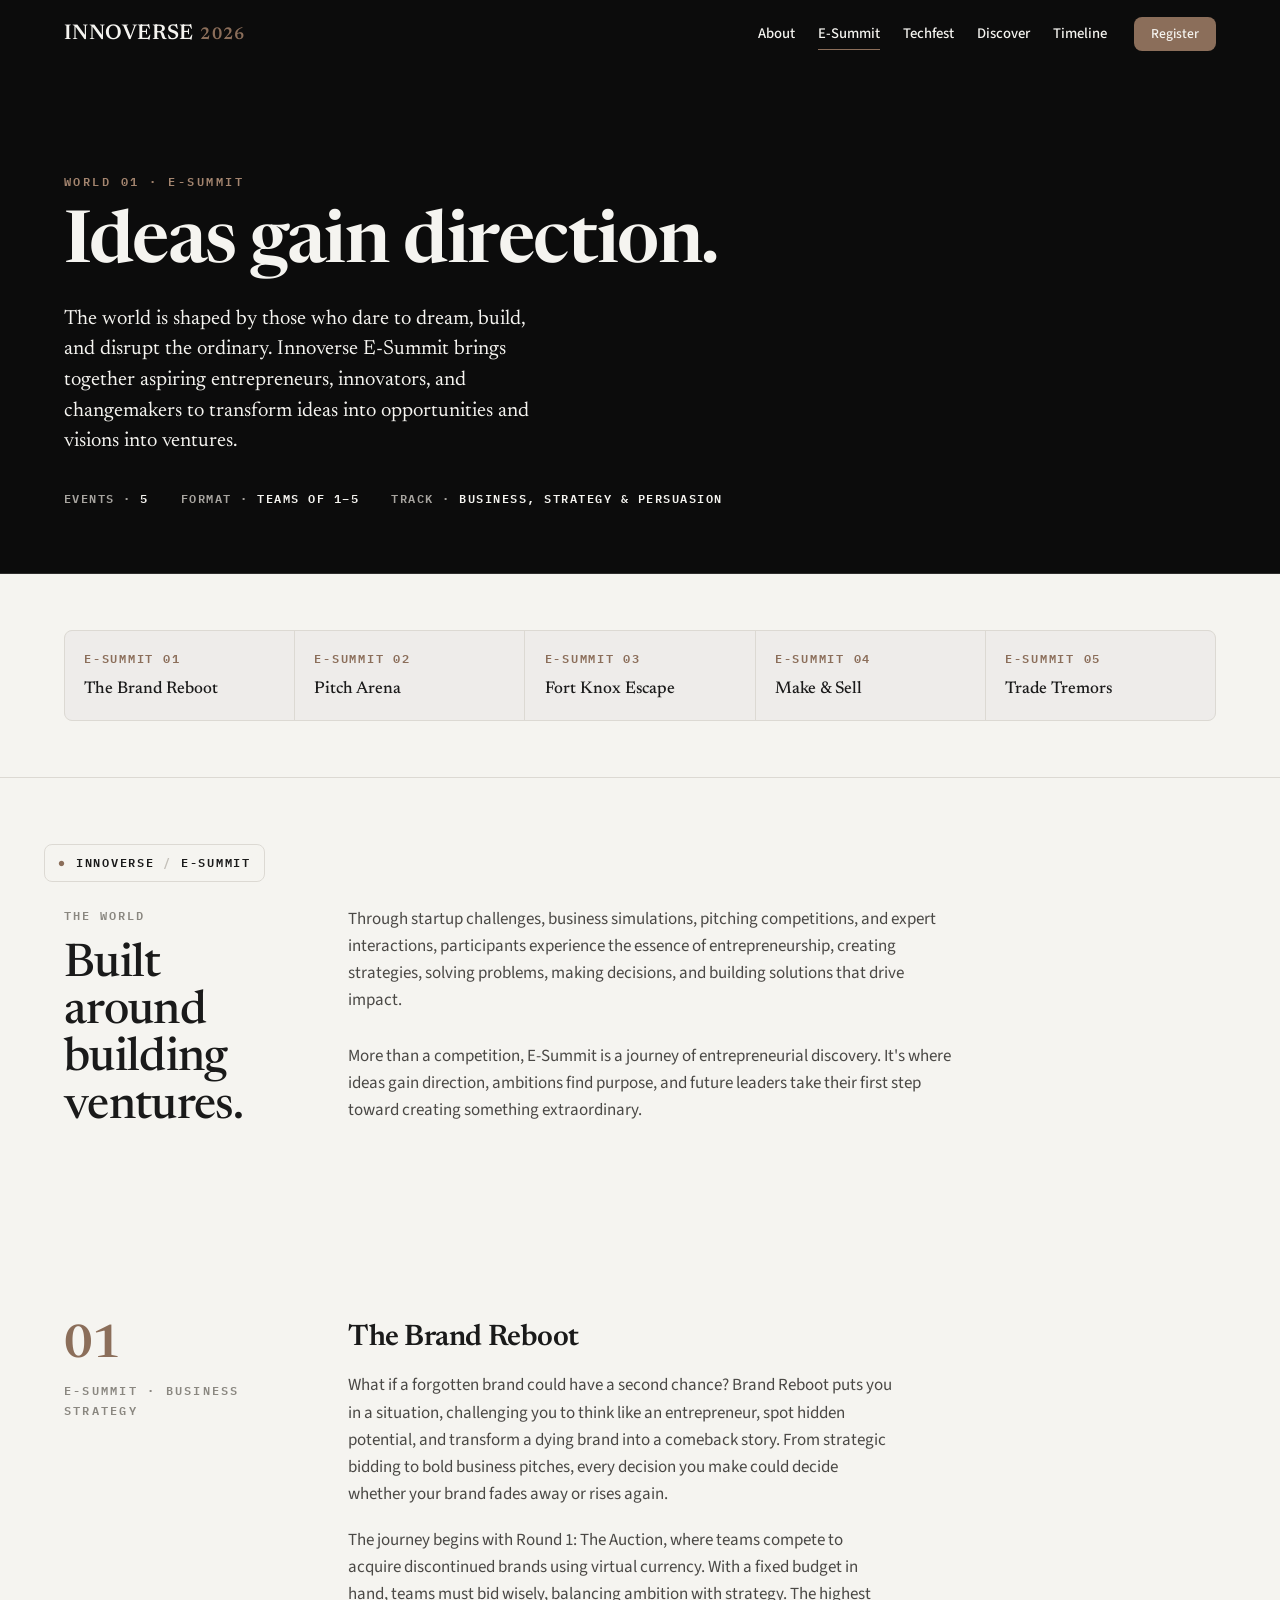
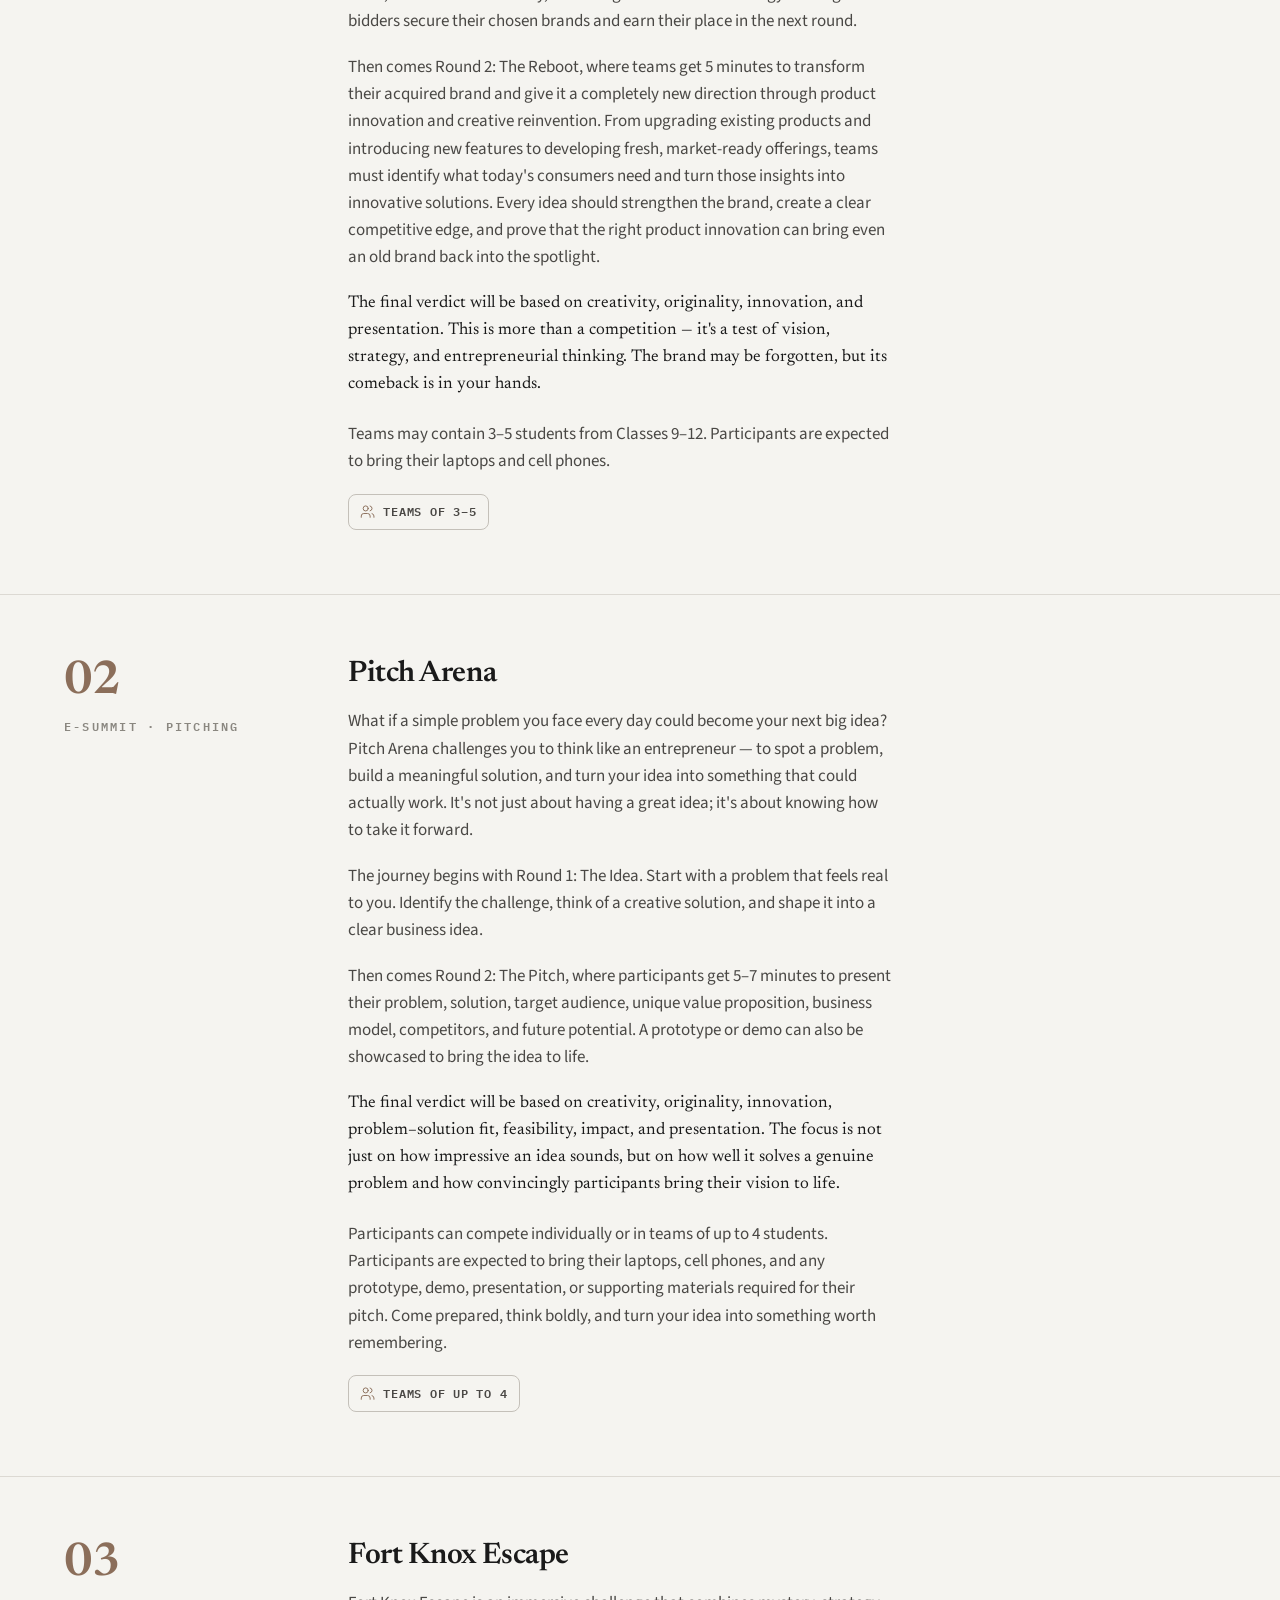
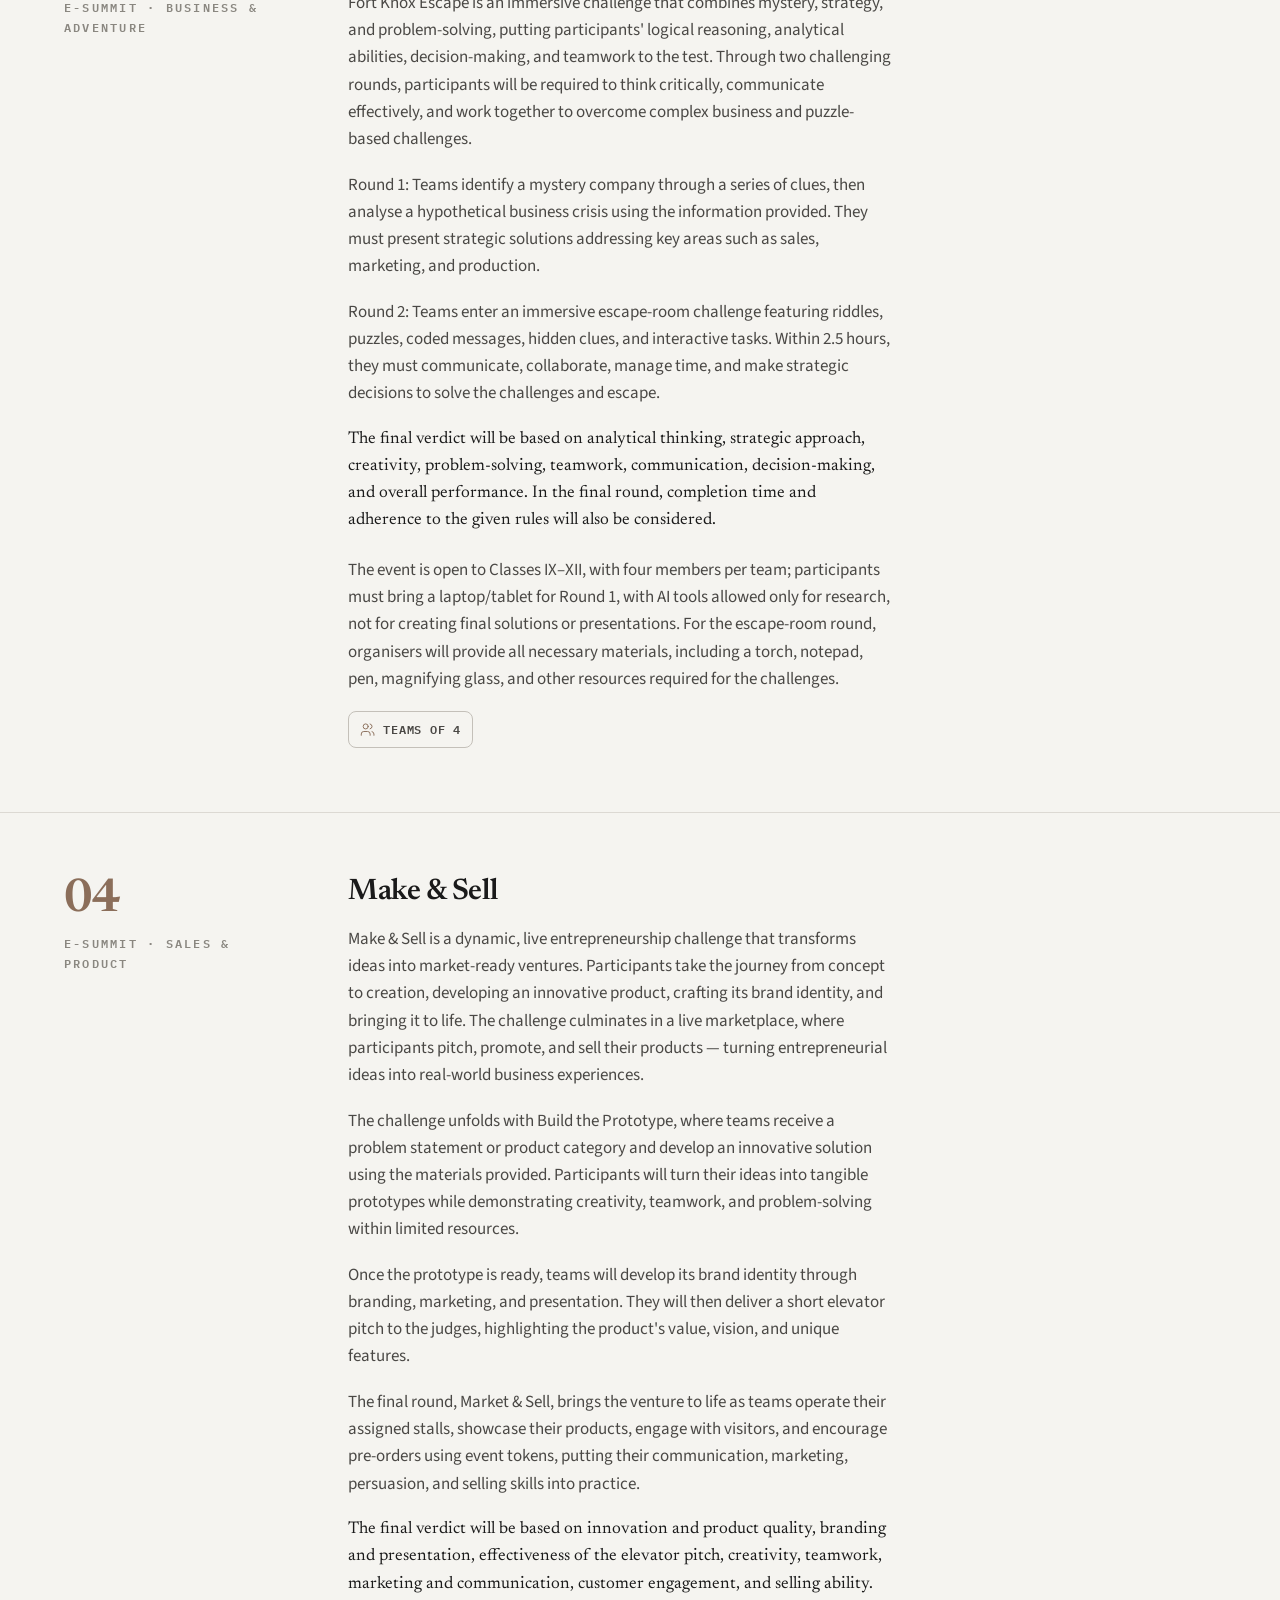
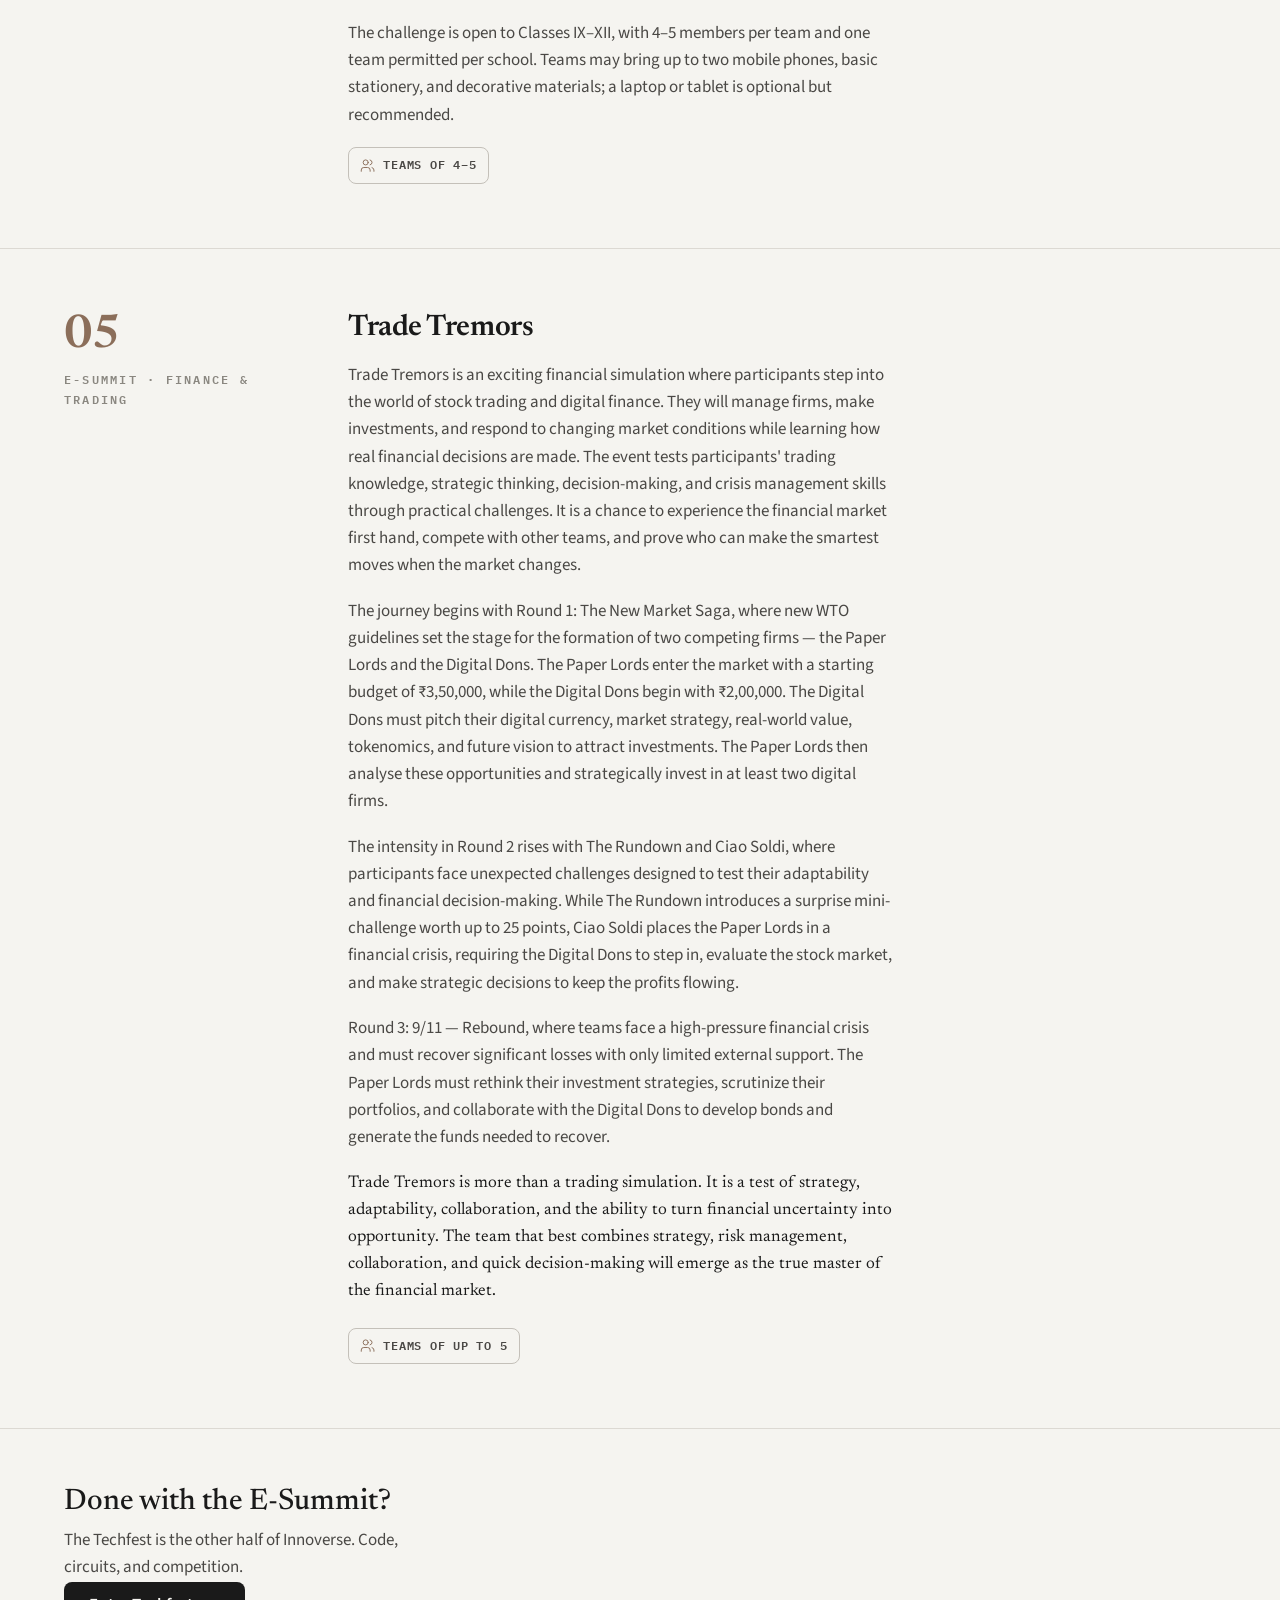
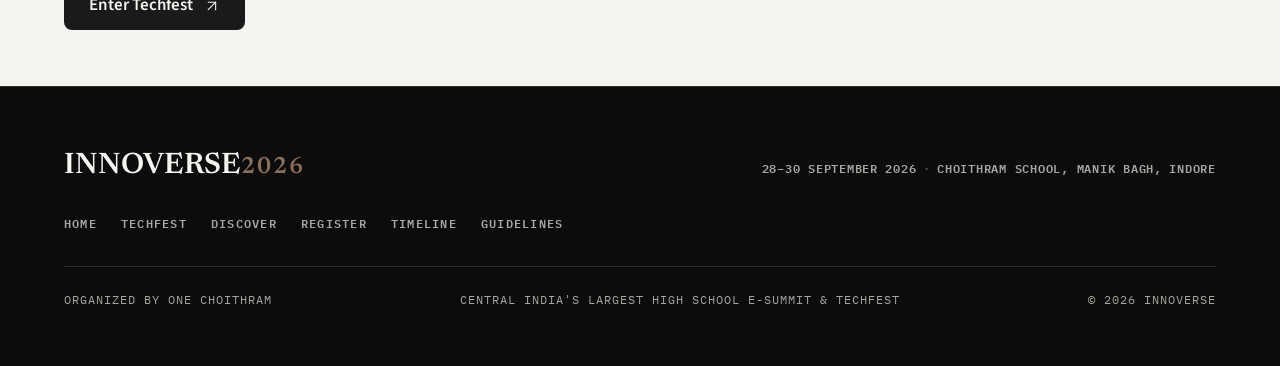
==== commit 99033f16: "Minimal redesign: muted palette, tighter content, quiz Q5 update" ====
--- a/esummit.html
+++ b/esummit.html
@@ -5,7 +5,7 @@
   <meta name="viewport" content="width=device-width, initial-scale=1.0">
   <title>E-Summit · INNOVERSE 2026</title>
   <meta name="description" content="The E-Summit world of INNOVERSE 2026: The Brand Reboot, Pitch Arena, Fort Knox Escape, Make &amp; Sell, and Trade Tremors. One of the two worlds at Choithram School, Manik Bagh, Indore, 28–30 September 2026.">
-  <link rel="icon" href="data:image/svg+xml,%3Csvg xmlns='http://www.w3.org/2000/svg' viewBox='0 0 64 64'%3E%3Crect width='64' height='64' fill='%230B0B0B'/%3E%3Ctext x='32' y='42' font-family='Georgia,serif' font-size='30' font-weight='600' fill='%23C1121F' text-anchor='middle'%3EN%3C/text%3E%3C/svg%3E">
+  <link rel="icon" href="data:image/svg+xml,%3Csvg xmlns='http://www.w3.org/2000/svg' viewBox='0 0 64 64'%3E%3Crect width='64' height='64' fill='%230B0B0B'/%3E%3Ctext x='32' y='42' font-family='Georgia,serif' font-size='30' font-weight='600' fill='%238B6E5A' text-anchor='middle'%3EN%3C/text%3E%3C/svg%3E">
   <link rel="stylesheet" href="assets/css/fonts.css?v=3">
   <link rel="stylesheet" href="assets/css/main.css?v=3">
 </head>
--- a/assets/css/main.css
+++ b/assets/css/main.css
@@ -1,24 +1,24 @@
 :root {
-  --bg: #F2EFE8;
-  --surface: #F7F4EE;
-  --ink: #17130D;
-  --ink-soft: #403A30;
-  --muted: #6E675A;
-  --hairline: #DDD7C9;
-  --hairline-strong: #BFB8A6;
-
-  --dark: #0B0B0B;
-  --dark-panel: #131210;
-  --paper: #F2EFE8;
-  --paper-muted: #B4AE9F;
-  --dark-hairline: rgba(242, 239, 232, 0.16);
-  --dark-hairline-strong: rgba(242, 239, 232, 0.34);
-
-  --accent: #C1121F;
-  --accent-deep: #9E0F19;
-  --accent-bright: #E63340;
-  --accent-wash: #F3D8D8;
-  --on-accent: #F7F4EE;
+  --bg: #F5F4F0;
+  --surface: #EEECEA;
+  --ink: #1A1A1A;
+  --ink-soft: #4A4845;
+  --muted: #8A8780;
+  --hairline: #DCD9D3;
+  --hairline-strong: #C4C0B9;
+
+  --dark: #0C0C0C;
+  --dark-panel: #141413;
+  --paper: #F5F4F0;
+  --paper-muted: #A8A5A0;
+  --dark-hairline: rgba(245, 244, 240, 0.14);
+  --dark-hairline-strong: rgba(245, 244, 240, 0.3);
+
+  --accent: #8B6E5A;
+  --accent-deep: #6E5748;
+  --accent-bright: #A4856F;
+  --accent-wash: #F0EAE4;
+  --on-accent: #F5F4F0;
 
   --r: 8px;
 
@@ -140,15 +140,15 @@
 .reg-head .h2 { font-size: var(--fs-title); }
 
 .lede {
-  font-size: var(--fs-lead);
-  line-height: 1.55;
+  font-size: var(--fs-body);
+  line-height: 1.6;
   color: var(--ink-soft);
 }
 
 .outcome {
   font-family: var(--font-display);
-  font-size: 1.26em;
-  line-height: 1.5;
+  font-size: var(--fs-body);
+  line-height: 1.6;
   font-weight: 400;
   color: var(--ink);
 }
@@ -304,7 +304,7 @@
 .spinner {
   width: 1em;
   height: 1em;
-  border: 2px solid rgba(242, 239, 232, 0.35);
+  border: 2px solid rgba(245, 244, 240, 0.35);
   border-top-color: currentColor;
   border-radius: 50%;
   animation: spin 0.7s linear infinite;
@@ -340,7 +340,7 @@
 }
 
 .site-header.is-scrolled {
-  background: rgba(242, 239, 232, 0.94);
+  background: rgba(245, 244, 240, 0.94);
   -webkit-backdrop-filter: blur(10px);
   backdrop-filter: blur(10px);
   color: var(--ink);
@@ -483,7 +483,7 @@
   text-transform: uppercase;
   color: var(--muted);
   font-weight: 600;
-  background: rgba(242, 239, 232, 0.94);
+  background: rgba(245, 244, 240, 0.94);
   -webkit-backdrop-filter: blur(8px);
   backdrop-filter: blur(8px);
   border: 1px solid var(--hairline);
@@ -498,7 +498,7 @@
 .you-are-here a:hover { color: var(--accent); }
 .you-are-here .yah-here { color: var(--ink); }
 .dark .you-are-here {
-  background: rgba(11, 11, 11, 0.85);
+  background: rgba(12, 12, 12, 0.85);
   border-color: var(--dark-hairline);
   color: var(--paper-muted);
 }
@@ -607,7 +607,7 @@
 .hc-cell {
   border: 1px solid var(--dark-hairline-strong);
   border-radius: var(--r);
-  background: rgba(255, 255, 255, 0.03);
+  background: rgba(245, 244, 240, 0.03);
   padding: 0.95rem 0.5rem 0.85rem;
   text-align: center;
 }
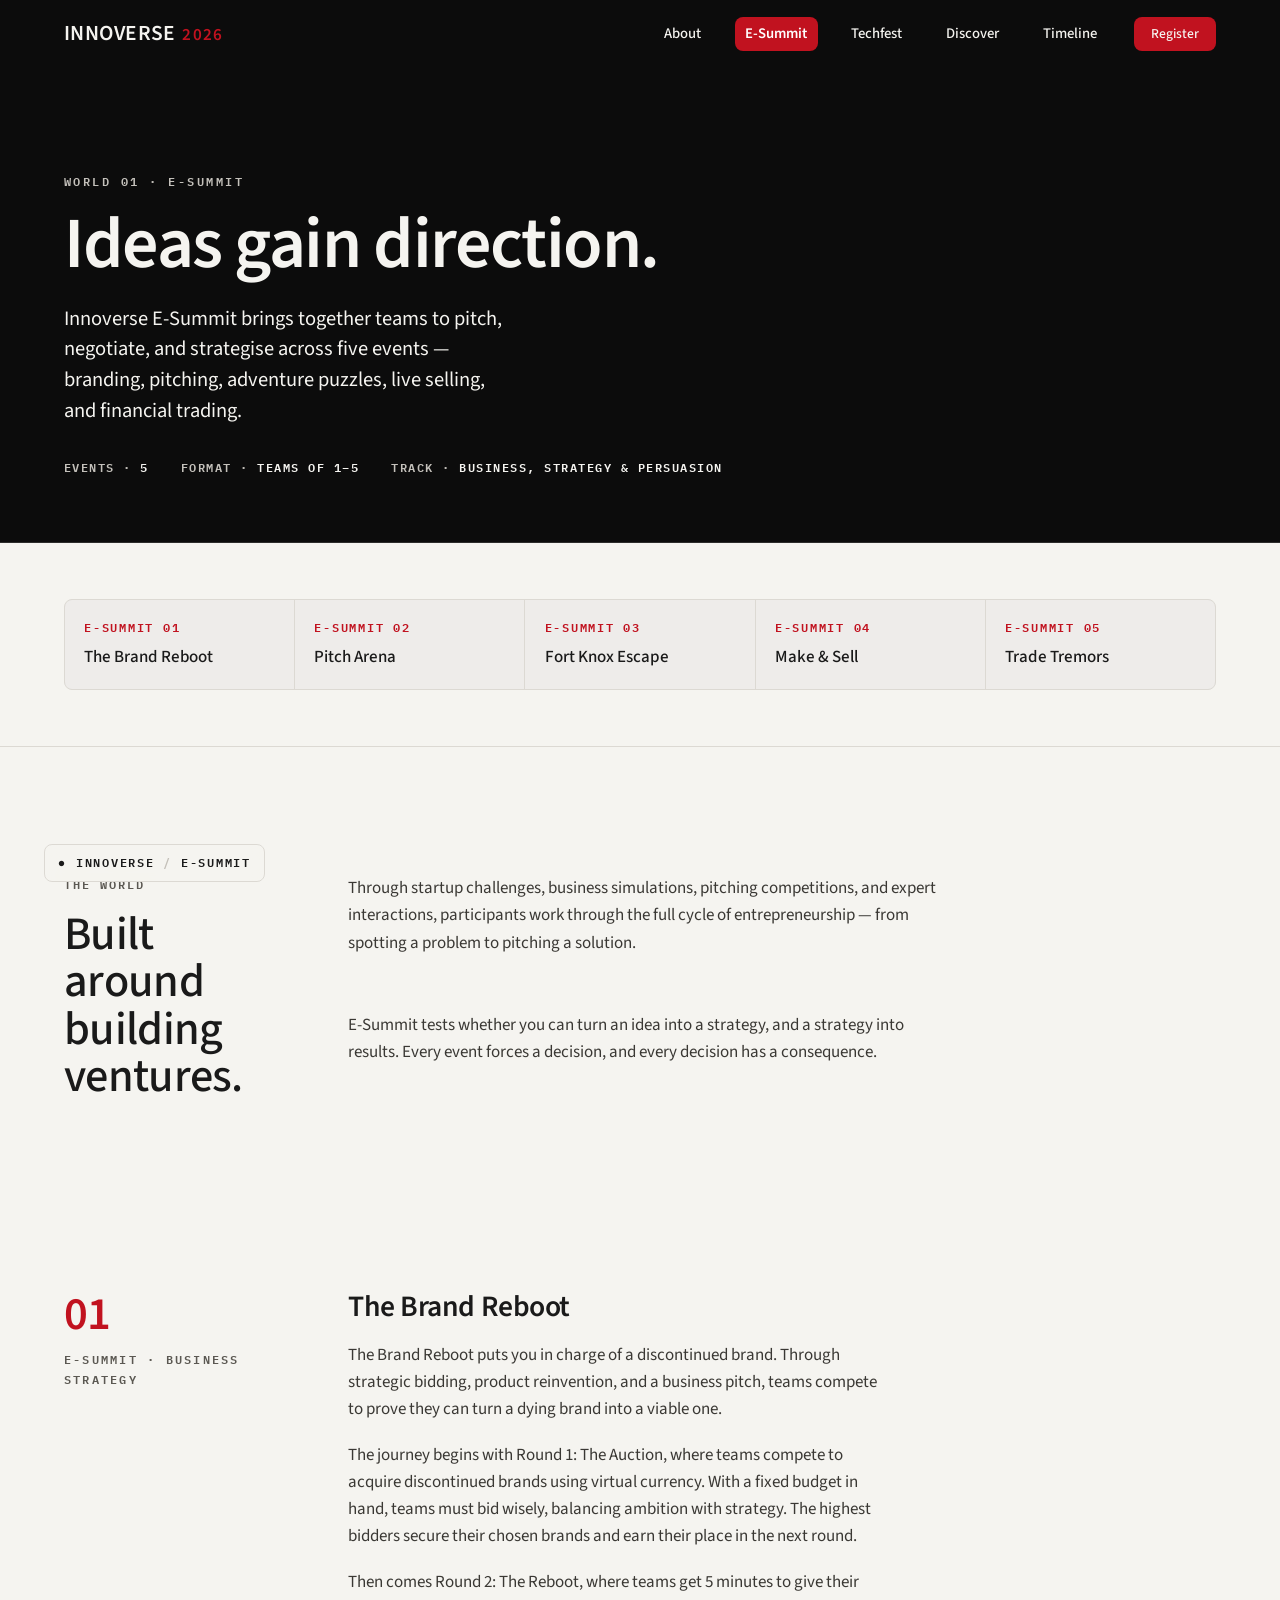
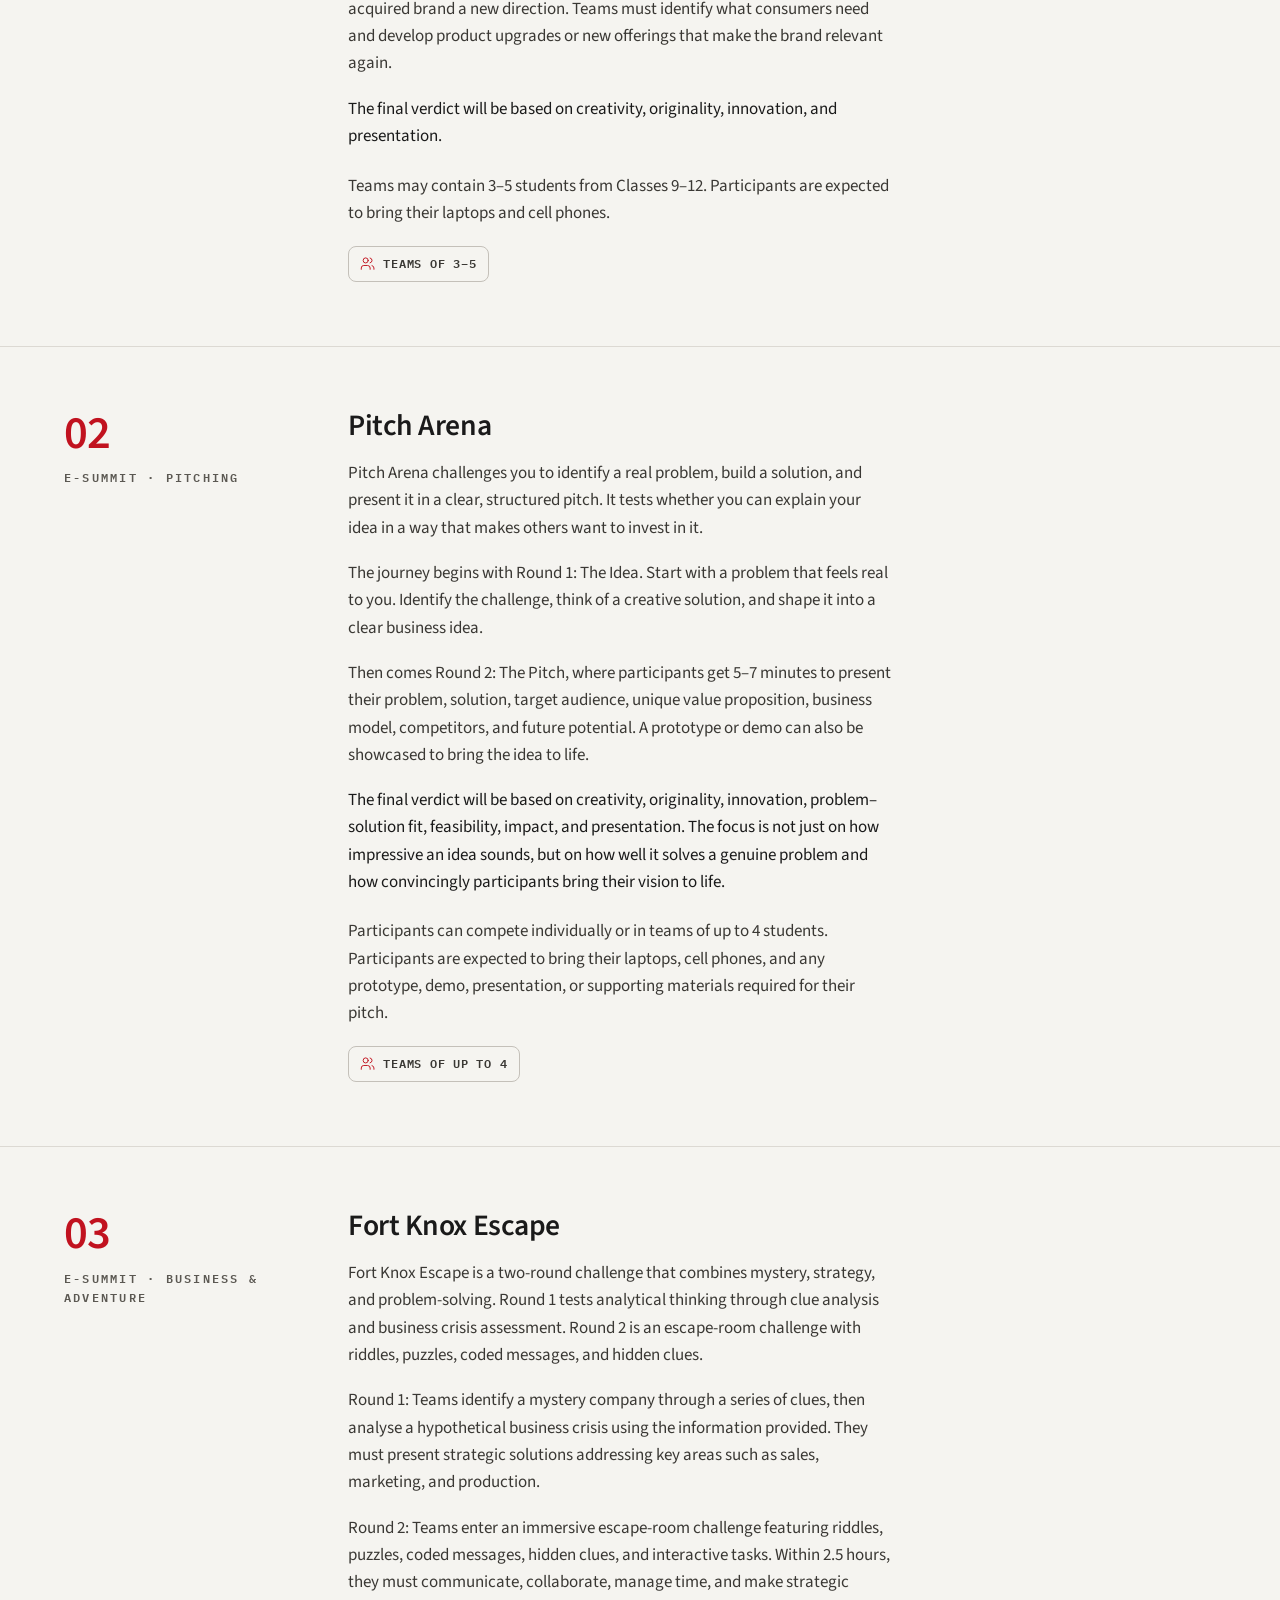
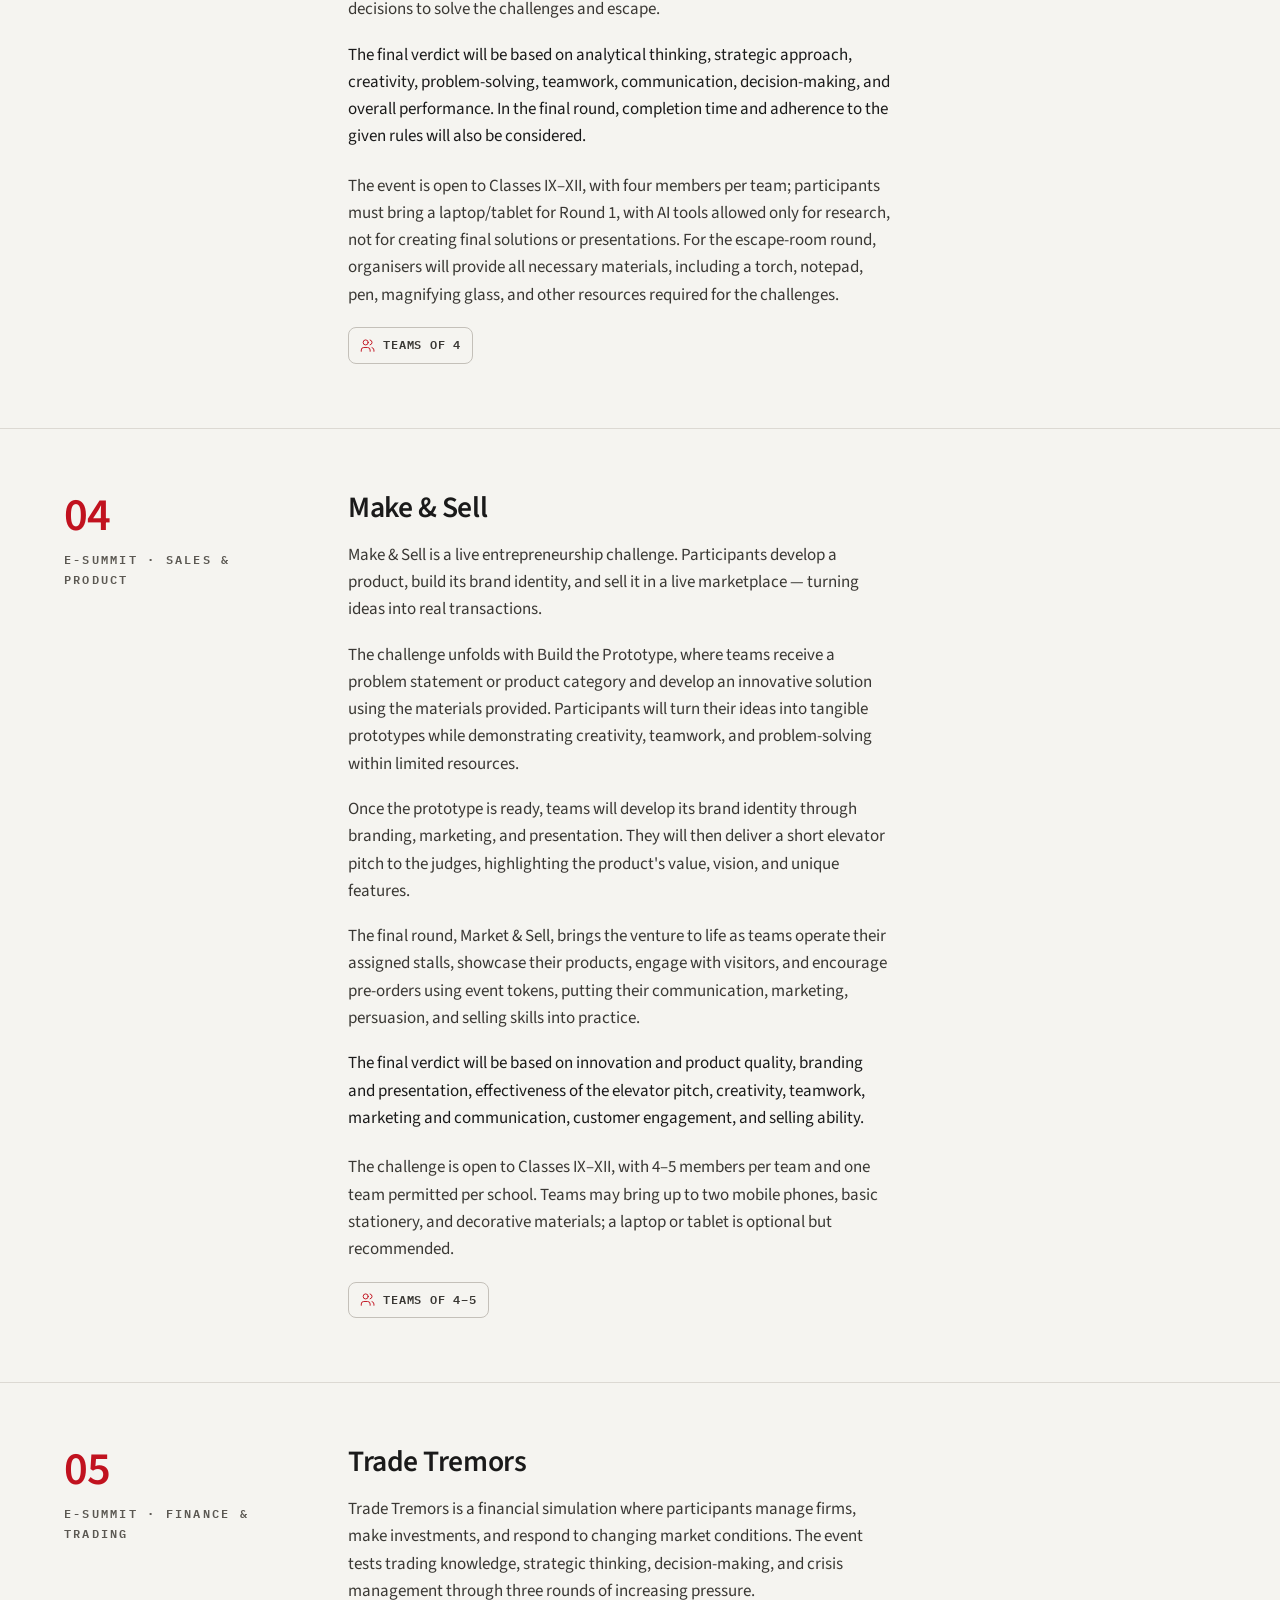
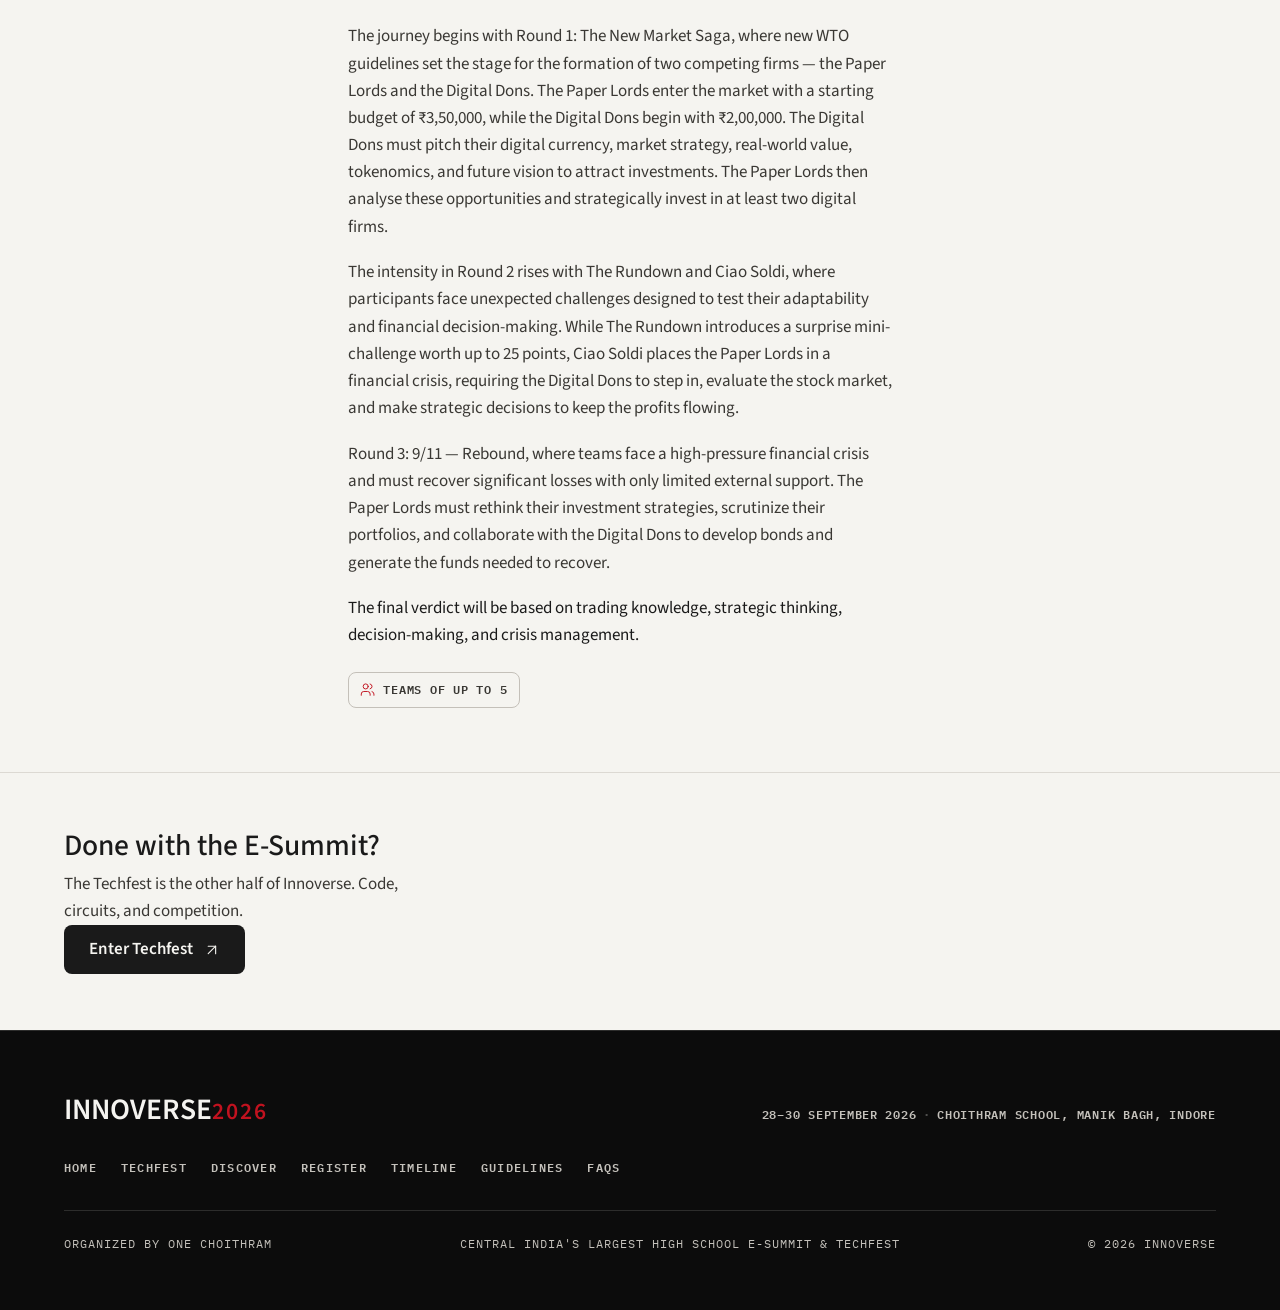
==== commit 032dbd6d: "QA pass: red accent, sans-serif only, high contrast, FAQs, footer/nav consistency, AI copy cleanup" ====
--- a/esummit.html
+++ b/esummit.html
@@ -5,7 +5,7 @@
   <meta name="viewport" content="width=device-width, initial-scale=1.0">
   <title>E-Summit · INNOVERSE 2026</title>
   <meta name="description" content="The E-Summit world of INNOVERSE 2026: The Brand Reboot, Pitch Arena, Fort Knox Escape, Make &amp; Sell, and Trade Tremors. One of the two worlds at Choithram School, Manik Bagh, Indore, 28–30 September 2026.">
-  <link rel="icon" href="data:image/svg+xml,%3Csvg xmlns='http://www.w3.org/2000/svg' viewBox='0 0 64 64'%3E%3Crect width='64' height='64' fill='%230B0B0B'/%3E%3Ctext x='32' y='42' font-family='Georgia,serif' font-size='30' font-weight='600' fill='%238B6E5A' text-anchor='middle'%3EN%3C/text%3E%3C/svg%3E">
+  <link rel="icon" href="data:image/svg+xml,%3Csvg xmlns='http://www.w3.org/2000/svg' viewBox='0 0 64 64'%3E%3Crect width='64' height='64' fill='%230B0B0B'/%3E%3Ctext x='32' y='42' font-family='Arial,sans-serif' font-size='30' font-weight='600' fill='%23C1121F' text-anchor='middle'%3EN%3C/text%3E%3C/svg%3E">
   <link rel="stylesheet" href="assets/css/fonts.css?v=3">
   <link rel="stylesheet" href="assets/css/main.css?v=3">
 </head>
@@ -53,7 +53,7 @@
       <div class="container">
         <p class="kicker" data-reveal>World 01 · E-Summit</p>
         <h1 class="world-title" id="worldTitle" data-reveal style="--rd:.08s">Ideas gain direction.</h1>
-        <p class="world-lede" data-reveal style="--rd:.16s">The world is shaped by those who dare to dream, build, and disrupt the ordinary. Innoverse E-Summit brings together aspiring entrepreneurs, innovators, and changemakers to transform ideas into opportunities and visions into ventures.</p>
+        <p class="world-lede" data-reveal style="--rd:.16s">Innoverse E-Summit brings together teams to pitch, negotiate, and strategise across five events — branding, pitching, adventure puzzles, live selling, and financial trading.</p>
         <div class="world-meta" data-reveal style="--rd:.24s">
           <span>Events · <b>5</b></span>
           <span>Format · <b>Teams of 1–5</b></span>
@@ -81,8 +81,8 @@
           <h2 class="h2">Built around building ventures.</h2>
         </div>
         <div class="about-main" data-reveal style="--rd:.1s">
-          <p class="lede">Through startup challenges, business simulations, pitching competitions, and expert interactions, participants experience the essence of entrepreneurship, creating strategies, solving problems, making decisions, and building solutions that drive impact.</p>
-          <p>More than a competition, E-Summit is a journey of entrepreneurial discovery. It's where ideas gain direction, ambitions find purpose, and future leaders take their first step toward creating something extraordinary.</p>
+          <p class="lede">Through startup challenges, business simulations, pitching competitions, and expert interactions, participants work through the full cycle of entrepreneurship — from spotting a problem to pitching a solution.</p>
+          <p>E-Summit tests whether you can turn an idea into a strategy, and a strategy into results. Every event forces a decision, and every decision has a consequence.</p>
         </div>
       </div>
     </section>
@@ -95,10 +95,10 @@
         </div>
         <div class="ed-main">
           <h3 class="ed-name" id="brTitle">The Brand Reboot</h3>
-          <p>What if a forgotten brand could have a second chance? Brand Reboot puts you in a situation, challenging you to think like an entrepreneur, spot hidden potential, and transform a dying brand into a comeback story. From strategic bidding to bold business pitches, every decision you make could decide whether your brand fades away or rises again.</p>
+          <p>The Brand Reboot puts you in charge of a discontinued brand. Through strategic bidding, product reinvention, and a business pitch, teams compete to prove they can turn a dying brand into a viable one.</p>
           <p>The journey begins with Round 1: The Auction, where teams compete to acquire discontinued brands using virtual currency. With a fixed budget in hand, teams must bid wisely, balancing ambition with strategy. The highest bidders secure their chosen brands and earn their place in the next round.</p>
-          <p>Then comes Round 2: The Reboot, where teams get 5 minutes to transform their acquired brand and give it a completely new direction through product innovation and creative reinvention. From upgrading existing products and introducing new features to developing fresh, market-ready offerings, teams must identify what today's consumers need and turn those insights into innovative solutions. Every idea should strengthen the brand, create a clear competitive edge, and prove that the right product innovation can bring even an old brand back into the spotlight.</p>
-          <p class="outcome">The final verdict will be based on creativity, originality, innovation, and presentation. This is more than a competition — it's a test of vision, strategy, and entrepreneurial thinking. The brand may be forgotten, but its comeback is in your hands.</p>
+          <p>Then comes Round 2: The Reboot, where teams get 5 minutes to give their acquired brand a new direction. Teams must identify what consumers need and develop product upgrades or new offerings that make the brand relevant again.</p>
+          <p class="outcome">The final verdict will be based on creativity, originality, innovation, and presentation.</p>
           <p>Teams may contain 3–5 students from Classes 9–12. Participants are expected to bring their laptops and cell phones.</p>
           <span class="team-tag">
             <svg viewBox="0 0 24 24" fill="none" stroke="currentColor" stroke-width="1.5" stroke-linecap="round" stroke-linejoin="round" aria-hidden="true"><path d="M16 21v-2a4 4 0 0 0-4-4H6a4 4 0 0 0-4 4v2"/><circle cx="9" cy="7" r="4"/><path d="M22 21v-2a4 4 0 0 0-3-3.87"/><path d="M16 3.13a4 4 0 0 1 0 7.75"/></svg>
@@ -116,11 +116,11 @@
         </div>
         <div class="ed-main">
           <h3 class="ed-name" id="paTitle">Pitch Arena</h3>
-          <p>What if a simple problem you face every day could become your next big idea? Pitch Arena challenges you to think like an entrepreneur — to spot a problem, build a meaningful solution, and turn your idea into something that could actually work. It's not just about having a great idea; it's about knowing how to take it forward.</p>
+          <p>Pitch Arena challenges you to identify a real problem, build a solution, and present it in a clear, structured pitch. It tests whether you can explain your idea in a way that makes others want to invest in it.</p>
           <p>The journey begins with Round 1: The Idea. Start with a problem that feels real to you. Identify the challenge, think of a creative solution, and shape it into a clear business idea.</p>
           <p>Then comes Round 2: The Pitch, where participants get 5–7 minutes to present their problem, solution, target audience, unique value proposition, business model, competitors, and future potential. A prototype or demo can also be showcased to bring the idea to life.</p>
           <p class="outcome">The final verdict will be based on creativity, originality, innovation, problem–solution fit, feasibility, impact, and presentation. The focus is not just on how impressive an idea sounds, but on how well it solves a genuine problem and how convincingly participants bring their vision to life.</p>
-          <p>Participants can compete individually or in teams of up to 4 students. Participants are expected to bring their laptops, cell phones, and any prototype, demo, presentation, or supporting materials required for their pitch. Come prepared, think boldly, and turn your idea into something worth remembering.</p>
+          <p>Participants can compete individually or in teams of up to 4 students. Participants are expected to bring their laptops, cell phones, and any prototype, demo, presentation, or supporting materials required for their pitch.</p>
           <span class="team-tag">
             <svg viewBox="0 0 24 24" fill="none" stroke="currentColor" stroke-width="1.5" stroke-linecap="round" stroke-linejoin="round" aria-hidden="true"><path d="M16 21v-2a4 4 0 0 0-4-4H6a4 4 0 0 0-4 4v2"/><circle cx="9" cy="7" r="4"/><path d="M22 21v-2a4 4 0 0 0-3-3.87"/><path d="M16 3.13a4 4 0 0 1 0 7.75"/></svg>
             Teams of up to 4
@@ -137,7 +137,7 @@
         </div>
         <div class="ed-main">
           <h3 class="ed-name" id="fkTitle">Fort Knox Escape</h3>
-          <p>Fort Knox Escape is an immersive challenge that combines mystery, strategy, and problem-solving, putting participants' logical reasoning, analytical abilities, decision-making, and teamwork to the test. Through two challenging rounds, participants will be required to think critically, communicate effectively, and work together to overcome complex business and puzzle-based challenges.</p>
+          <p>Fort Knox Escape is a two-round challenge that combines mystery, strategy, and problem-solving. Round 1 tests analytical thinking through clue analysis and business crisis assessment. Round 2 is an escape-room challenge with riddles, puzzles, coded messages, and hidden clues.</p>
           <p>Round 1: Teams identify a mystery company through a series of clues, then analyse a hypothetical business crisis using the information provided. They must present strategic solutions addressing key areas such as sales, marketing, and production.</p>
           <p>Round 2: Teams enter an immersive escape-room challenge featuring riddles, puzzles, coded messages, hidden clues, and interactive tasks. Within 2.5 hours, they must communicate, collaborate, manage time, and make strategic decisions to solve the challenges and escape.</p>
           <p class="outcome">The final verdict will be based on analytical thinking, strategic approach, creativity, problem-solving, teamwork, communication, decision-making, and overall performance. In the final round, completion time and adherence to the given rules will also be considered.</p>
@@ -158,7 +158,7 @@
         </div>
         <div class="ed-main">
           <h3 class="ed-name" id="msTitle">Make &amp; Sell</h3>
-          <p>Make &amp; Sell is a dynamic, live entrepreneurship challenge that transforms ideas into market-ready ventures. Participants take the journey from concept to creation, developing an innovative product, crafting its brand identity, and bringing it to life. The challenge culminates in a live marketplace, where participants pitch, promote, and sell their products — turning entrepreneurial ideas into real-world business experiences.</p>
+          <p>Make &amp; Sell is a live entrepreneurship challenge. Participants develop a product, build its brand identity, and sell it in a live marketplace — turning ideas into real transactions.</p>
           <p>The challenge unfolds with Build the Prototype, where teams receive a problem statement or product category and develop an innovative solution using the materials provided. Participants will turn their ideas into tangible prototypes while demonstrating creativity, teamwork, and problem-solving within limited resources.</p>
           <p>Once the prototype is ready, teams will develop its brand identity through branding, marketing, and presentation. They will then deliver a short elevator pitch to the judges, highlighting the product's value, vision, and unique features.</p>
           <p>The final round, Market &amp; Sell, brings the venture to life as teams operate their assigned stalls, showcase their products, engage with visitors, and encourage pre-orders using event tokens, putting their communication, marketing, persuasion, and selling skills into practice.</p>
@@ -180,11 +180,11 @@
         </div>
         <div class="ed-main">
           <h3 class="ed-name" id="ttTitle">Trade Tremors</h3>
-          <p>Trade Tremors is an exciting financial simulation where participants step into the world of stock trading and digital finance. They will manage firms, make investments, and respond to changing market conditions while learning how real financial decisions are made. The event tests participants' trading knowledge, strategic thinking, decision-making, and crisis management skills through practical challenges. It is a chance to experience the financial market first hand, compete with other teams, and prove who can make the smartest moves when the market changes.</p>
+          <p>Trade Tremors is a financial simulation where participants manage firms, make investments, and respond to changing market conditions. The event tests trading knowledge, strategic thinking, decision-making, and crisis management through three rounds of increasing pressure.</p>
           <p>The journey begins with Round 1: The New Market Saga, where new WTO guidelines set the stage for the formation of two competing firms — the Paper Lords and the Digital Dons. The Paper Lords enter the market with a starting budget of ₹3,50,000, while the Digital Dons begin with ₹2,00,000. The Digital Dons must pitch their digital currency, market strategy, real-world value, tokenomics, and future vision to attract investments. The Paper Lords then analyse these opportunities and strategically invest in at least two digital firms.</p>
           <p>The intensity in Round 2 rises with The Rundown and Ciao Soldi, where participants face unexpected challenges designed to test their adaptability and financial decision-making. While The Rundown introduces a surprise mini-challenge worth up to 25 points, Ciao Soldi places the Paper Lords in a financial crisis, requiring the Digital Dons to step in, evaluate the stock market, and make strategic decisions to keep the profits flowing.</p>
           <p>Round 3: 9/11 — Rebound, where teams face a high-pressure financial crisis and must recover significant losses with only limited external support. The Paper Lords must rethink their investment strategies, scrutinize their portfolios, and collaborate with the Digital Dons to develop bonds and generate the funds needed to recover.</p>
-          <p class="outcome">Trade Tremors is more than a trading simulation. It is a test of strategy, adaptability, collaboration, and the ability to turn financial uncertainty into opportunity. The team that best combines strategy, risk management, collaboration, and quick decision-making will emerge as the true master of the financial market.</p>
+          <p class="outcome">The final verdict will be based on trading knowledge, strategic thinking, decision-making, and crisis management.</p>
           <span class="team-tag">
             <svg viewBox="0 0 24 24" fill="none" stroke="currentColor" stroke-width="1.5" stroke-linecap="round" stroke-linejoin="round" aria-hidden="true"><path d="M16 21v-2a4 4 0 0 0-4-4H6a4 4 0 0 0-4 4v2"/><circle cx="9" cy="7" r="4"/><path d="M22 21v-2a4 4 0 0 0-3-3.87"/><path d="M16 3.13a4 4 0 0 1 0 7.75"/></svg>
             Teams of up to 5
@@ -218,10 +218,11 @@
         <a href="https://forms.gle/2wMmQGNTSf1ycA4x6">Register</a>
         <a href="timeline.html">Timeline</a>
         <a href="guidelines.html">Guidelines</a>
+        <a href="faq.html">FAQs</a>
       </nav>
       <div class="footer-legal">
         <span>Organized by One Choithram</span>
-        <span>Central India's Largest High School E-Summit &amp; Techfest</span>
+        <span>Central India's largest high school E-Summit &amp; Techfest</span>
         <span>© 2026 Innoverse</span>
       </div>
     </div>
--- a/assets/css/fonts.css
+++ b/assets/css/fonts.css
@@ -1,4 +1,3 @@
-/* Auto-generated font faces */
 @font-face {
   font-family: "IBM Plex Mono";
   font-style: normal;
@@ -77,126 +76,6 @@
   font-weight: 600;
   font-display: swap;
   src: url("../../fonts/font-ddcb340761.woff2") format("woff2");
-  unicode-range: U+0000-00FF, U+0131, U+0152-0153, U+02BB-02BC, U+02C6, U+02DA, U+02DC, U+0304, U+0308, U+0329, U+2000-206F, U+20AC, U+2122, U+2191, U+2193, U+2212, U+2215, U+FEFF, U+FFFD;
-}
-@font-face {
-  font-family: "Newsreader";
-  font-style: italic;
-  font-weight: 400;
-  font-display: swap;
-  src: url("../../fonts/font-4714b2e900.woff2") format("woff2");
-  unicode-range: U+0102-0103, U+0110-0111, U+0128-0129, U+0168-0169, U+01A0-01A1, U+01AF-01B0, U+0300-0301, U+0303-0304, U+0308-0309, U+0323, U+0329, U+1EA0-1EF9, U+20AB;
-}
-@font-face {
-  font-family: "Newsreader";
-  font-style: italic;
-  font-weight: 400;
-  font-display: swap;
-  src: url("../../fonts/font-148c84a9bd.woff2") format("woff2");
-  unicode-range: U+0100-02BA, U+02BD-02C5, U+02C7-02CC, U+02CE-02D7, U+02DD-02FF, U+0304, U+0308, U+0329, U+1D00-1DBF, U+1E00-1E9F, U+1EF2-1EFF, U+2020, U+20A0-20AB, U+20AD-20C0, U+2113, U+2C60-2C7F, U+A720-A7FF;
-}
-@font-face {
-  font-family: "Newsreader";
-  font-style: italic;
-  font-weight: 400;
-  font-display: swap;
-  src: url("../../fonts/font-5eaec5466c.woff2") format("woff2");
-  unicode-range: U+0000-00FF, U+0131, U+0152-0153, U+02BB-02BC, U+02C6, U+02DA, U+02DC, U+0304, U+0308, U+0329, U+2000-206F, U+20AC, U+2122, U+2191, U+2193, U+2212, U+2215, U+FEFF, U+FFFD;
-}
-@font-face {
-  font-family: "Newsreader";
-  font-style: italic;
-  font-weight: 600;
-  font-display: swap;
-  src: url("../../fonts/font-0c6c046727.woff2") format("woff2");
-  unicode-range: U+0102-0103, U+0110-0111, U+0128-0129, U+0168-0169, U+01A0-01A1, U+01AF-01B0, U+0300-0301, U+0303-0304, U+0308-0309, U+0323, U+0329, U+1EA0-1EF9, U+20AB;
-}
-@font-face {
-  font-family: "Newsreader";
-  font-style: italic;
-  font-weight: 600;
-  font-display: swap;
-  src: url("../../fonts/font-4dc8da4099.woff2") format("woff2");
-  unicode-range: U+0100-02BA, U+02BD-02C5, U+02C7-02CC, U+02CE-02D7, U+02DD-02FF, U+0304, U+0308, U+0329, U+1D00-1DBF, U+1E00-1E9F, U+1EF2-1EFF, U+2020, U+20A0-20AB, U+20AD-20C0, U+2113, U+2C60-2C7F, U+A720-A7FF;
-}
-@font-face {
-  font-family: "Newsreader";
-  font-style: italic;
-  font-weight: 600;
-  font-display: swap;
-  src: url("../../fonts/font-8714d485e0.woff2") format("woff2");
-  unicode-range: U+0000-00FF, U+0131, U+0152-0153, U+02BB-02BC, U+02C6, U+02DA, U+02DC, U+0304, U+0308, U+0329, U+2000-206F, U+20AC, U+2122, U+2191, U+2193, U+2212, U+2215, U+FEFF, U+FFFD;
-}
-@font-face {
-  font-family: "Newsreader";
-  font-style: normal;
-  font-weight: 400;
-  font-display: swap;
-  src: url("../../fonts/font-9ef5a6c186.woff2") format("woff2");
-  unicode-range: U+0102-0103, U+0110-0111, U+0128-0129, U+0168-0169, U+01A0-01A1, U+01AF-01B0, U+0300-0301, U+0303-0304, U+0308-0309, U+0323, U+0329, U+1EA0-1EF9, U+20AB;
-}
-@font-face {
-  font-family: "Newsreader";
-  font-style: normal;
-  font-weight: 400;
-  font-display: swap;
-  src: url("../../fonts/font-4295e76fb3.woff2") format("woff2");
-  unicode-range: U+0100-02BA, U+02BD-02C5, U+02C7-02CC, U+02CE-02D7, U+02DD-02FF, U+0304, U+0308, U+0329, U+1D00-1DBF, U+1E00-1E9F, U+1EF2-1EFF, U+2020, U+20A0-20AB, U+20AD-20C0, U+2113, U+2C60-2C7F, U+A720-A7FF;
-}
-@font-face {
-  font-family: "Newsreader";
-  font-style: normal;
-  font-weight: 400;
-  font-display: swap;
-  src: url("../../fonts/font-1219347e82.woff2") format("woff2");
-  unicode-range: U+0000-00FF, U+0131, U+0152-0153, U+02BB-02BC, U+02C6, U+02DA, U+02DC, U+0304, U+0308, U+0329, U+2000-206F, U+20AC, U+2122, U+2191, U+2193, U+2212, U+2215, U+FEFF, U+FFFD;
-}
-@font-face {
-  font-family: "Newsreader";
-  font-style: normal;
-  font-weight: 500;
-  font-display: swap;
-  src: url("../../fonts/font-cc967e9922.woff2") format("woff2");
-  unicode-range: U+0102-0103, U+0110-0111, U+0128-0129, U+0168-0169, U+01A0-01A1, U+01AF-01B0, U+0300-0301, U+0303-0304, U+0308-0309, U+0323, U+0329, U+1EA0-1EF9, U+20AB;
-}
-@font-face {
-  font-family: "Newsreader";
-  font-style: normal;
-  font-weight: 500;
-  font-display: swap;
-  src: url("../../fonts/font-a391283130.woff2") format("woff2");
-  unicode-range: U+0100-02BA, U+02BD-02C5, U+02C7-02CC, U+02CE-02D7, U+02DD-02FF, U+0304, U+0308, U+0329, U+1D00-1DBF, U+1E00-1E9F, U+1EF2-1EFF, U+2020, U+20A0-20AB, U+20AD-20C0, U+2113, U+2C60-2C7F, U+A720-A7FF;
-}
-@font-face {
-  font-family: "Newsreader";
-  font-style: normal;
-  font-weight: 500;
-  font-display: swap;
-  src: url("../../fonts/font-855286e41c.woff2") format("woff2");
-  unicode-range: U+0000-00FF, U+0131, U+0152-0153, U+02BB-02BC, U+02C6, U+02DA, U+02DC, U+0304, U+0308, U+0329, U+2000-206F, U+20AC, U+2122, U+2191, U+2193, U+2212, U+2215, U+FEFF, U+FFFD;
-}
-@font-face {
-  font-family: "Newsreader";
-  font-style: normal;
-  font-weight: 600;
-  font-display: swap;
-  src: url("../../fonts/font-d4efa50d49.woff2") format("woff2");
-  unicode-range: U+0102-0103, U+0110-0111, U+0128-0129, U+0168-0169, U+01A0-01A1, U+01AF-01B0, U+0300-0301, U+0303-0304, U+0308-0309, U+0323, U+0329, U+1EA0-1EF9, U+20AB;
-}
-@font-face {
-  font-family: "Newsreader";
-  font-style: normal;
-  font-weight: 600;
-  font-display: swap;
-  src: url("../../fonts/font-3ae3e406b1.woff2") format("woff2");
-  unicode-range: U+0100-02BA, U+02BD-02C5, U+02C7-02CC, U+02CE-02D7, U+02DD-02FF, U+0304, U+0308, U+0329, U+1D00-1DBF, U+1E00-1E9F, U+1EF2-1EFF, U+2020, U+20A0-20AB, U+20AD-20C0, U+2113, U+2C60-2C7F, U+A720-A7FF;
-}
-@font-face {
-  font-family: "Newsreader";
-  font-style: normal;
-  font-weight: 600;
-  font-display: swap;
-  src: url("../../fonts/font-4d5c14b779.woff2") format("woff2");
   unicode-range: U+0000-00FF, U+0131, U+0152-0153, U+02BB-02BC, U+02C6, U+02DA, U+02DC, U+0304, U+0308, U+0329, U+2000-206F, U+20AC, U+2122, U+2191, U+2193, U+2212, U+2215, U+FEFF, U+FFFD;
 }
 @font-face {
--- a/assets/css/main.css
+++ b/assets/css/main.css
@@ -1,2104 +1,2048 @@
-:root {
-  --bg: #F5F4F0;
-  --surface: #EEECEA;
-  --ink: #1A1A1A;
-  --ink-soft: #4A4845;
-  --muted: #8A8780;
-  --hairline: #DCD9D3;
-  --hairline-strong: #C4C0B9;
-
-  --dark: #0C0C0C;
-  --dark-panel: #141413;
-  --paper: #F5F4F0;
-  --paper-muted: #A8A5A0;
-  --dark-hairline: rgba(245, 244, 240, 0.14);
-  --dark-hairline-strong: rgba(245, 244, 240, 0.3);
-
-  --accent: #8B6E5A;
-  --accent-deep: #6E5748;
-  --accent-bright: #A4856F;
-  --accent-wash: #F0EAE4;
-  --on-accent: #F5F4F0;
-
-  --r: 8px;
-
-  --font-display: "Newsreader", "Georgia", serif;
-  --font-body: "Source Sans 3", "Segoe UI", system-ui, sans-serif;
-  --font-mono: "IBM Plex Mono", ui-monospace, "SF Mono", "Cascadia Mono", monospace;
-
-  --fs-hero: clamp(3.2rem, 12vw, 9rem);
-  --fs-title: clamp(2.75rem, 6vw, 4.5rem);
-  --fs-h2: clamp(2rem, 4vw, 2.9rem);
-  --fs-h3: clamp(1.4rem, 2.6vw, 1.85rem);
-  --fs-body: 1.0625rem;
-  --fs-lead: 1.28rem;
-  --fs-label: 0.78rem;
-  --fs-kicker: 0.78rem;
-  --fs-meta: 0.78rem;
-
-  --ease: cubic-bezier(0.4, 0, 0.2, 1);
-  --dur: 220ms;
-
-  --header-h: 68px;
-  --gutter: clamp(20px, 4.5vw, 44px);
-  --section-pad: clamp(4.75rem, 10vw, 8.5rem);
-}
-
-*, *::before, *::after { box-sizing: border-box; }
-
-html {
-  scroll-behavior: smooth;
-  scroll-padding-top: calc(var(--header-h) + 8px);
-  -webkit-text-size-adjust: 100%;
-}
-
-body {
-  margin: 0;
-  font-family: var(--font-body);
-  font-size: var(--fs-body);
-  line-height: 1.6;
-  color: var(--ink);
-  background: var(--bg);
-  text-rendering: optimizeLegibility;
-  -webkit-font-smoothing: antialiased;
-}
-
-img, svg { display: block; }
-h1, h2, h3, h4, p, ul, ol, figure { margin: 0; }
-[hidden] { display: none !important; }
-
-a {
-  color: var(--ink);
-  text-underline-offset: 3px;
-  transition: color var(--dur) var(--ease);
-}
-a:hover { color: var(--accent); }
-
-::selection { background: var(--accent); color: var(--paper); }
-
-:focus-visible {
-  outline: 2px solid var(--accent);
-  outline-offset: 3px;
-  border-radius: 2px;
-}
-
-@media (prefers-reduced-motion: reduce) {
-  html { scroll-behavior: auto; }
-  *, *::before, *::after {
-    animation-duration: 0.01ms !important;
-    animation-iteration-count: 1 !important;
-    transition-duration: 0.01ms !important;
-  }
-}
-
-.container {
-  width: 100%;
-  max-width: 1240px;
-  margin-inline: auto;
-  padding-inline: var(--gutter);
-}
-
-.section { padding-block: var(--section-pad); }
-
-.kicker {
-  font-family: var(--font-mono);
-  font-size: var(--fs-kicker);
-  letter-spacing: 0.2em;
-  text-transform: uppercase;
-  color: var(--muted);
-  font-weight: 600;
-}
-
-.sec-index {
-  font-family: var(--font-mono);
-  font-size: var(--fs-kicker);
-  letter-spacing: 0.16em;
-  text-transform: uppercase;
-  color: var(--muted);
-  font-weight: 600;
-}
-
-.h2 {
-  font-family: var(--font-display);
-  font-weight: 500;
-  line-height: 1.02;
-  letter-spacing: -0.015em;
-  font-size: var(--fs-h2);
-  text-wrap: balance;
-}
-
-.h3 {
-  font-family: var(--font-display);
-  font-weight: 500;
-  line-height: 1.12;
-  letter-spacing: -0.01em;
-  font-size: var(--fs-h3);
-}
-
-.info-head .h2,
-.quiz-head .h2,
-.reg-head .h2 { font-size: var(--fs-title); }
-
-.lede {
-  font-size: var(--fs-body);
-  line-height: 1.6;
-  color: var(--ink-soft);
-}
-
-.outcome {
-  font-family: var(--font-display);
-  font-size: var(--fs-body);
-  line-height: 1.6;
-  font-weight: 400;
-  color: var(--ink);
-}
-
-.rule { border: 0; border-top: 1px solid var(--hairline); }
-
-.js [data-reveal] {
-  opacity: 0;
-  transform: translateY(14px);
-  transition: opacity 0.6s var(--ease), transform 0.6s var(--ease);
-  transition-delay: var(--rd, 0s);
-}
-.js [data-reveal].is-in { opacity: 1; transform: none; }
-@media (prefers-reduced-motion: reduce) {
-  .js [data-reveal] { opacity: 1; transform: none; transition: none; }
-}
-
-.js .site-header { animation: headerDrop 0.7s var(--ease) 0.05s backwards; }
-@keyframes headerDrop {
-  from { opacity: 0; transform: translateY(-14px); }
-  to { opacity: 1; transform: none; }
-}
-
-.portal { display: none; }
-.js .portal {
-  position: fixed;
-  inset: 0;
-  z-index: 300;
-  display: grid;
-  place-items: center;
-  background: var(--dark);
-  overflow: hidden;
-  animation: portalRun 2.5s var(--ease) forwards;
-}
-@keyframes portalRun {
-  0%, 78% { opacity: 1; }
-  100% { opacity: 0; visibility: hidden; }
-}
-body.is-portal-lock { overflow: hidden; }
-
-.portal-shapes { position: absolute; inset: 0; }
-.ps {
-  position: absolute;
-  top: 50%;
-  left: 50%;
-  width: 3.2vmin;
-  height: 3.2vmin;
-  background: var(--accent);
-  opacity: 0;
-  transform-origin: center;
-  animation: portalShape 1.75s var(--ease) var(--d, 0s) forwards;
-}
-.ps.is-rect { width: 2.3vmin; height: 4.6vmin; }
-.ps.is-square { width: 2.6vmin; height: 2.6vmin; }
-.ps.is-circle { border-radius: 50%; }
-.ps.is-tri {
-  width: 0;
-  height: 0;
-  background: transparent;
-  border-left: 1.9vmin solid transparent;
-  border-right: 1.9vmin solid transparent;
-  border-bottom: 3.4vmin solid var(--accent);
-}
-.ps.is-cross {
-  width: 3vmin;
-  height: 3vmin;
-  background:
-    linear-gradient(var(--accent), var(--accent)) center / 100% 26% no-repeat,
-    linear-gradient(var(--accent), var(--accent)) center / 26% 100% no-repeat;
-}
-@keyframes portalShape {
-  0% { transform: translate(var(--tx), var(--ty)) scale(0.4) rotate(var(--r)); opacity: 0; }
-  18% { opacity: 1; }
-  60% { transform: translate(0, 0) scale(1.15) rotate(var(--r)); opacity: 1; }
-  100% { transform: translate(0, 0) scale(2.7) rotate(var(--r)); opacity: 0; }
-}
-
-.portal-rings { position: absolute; inset: 0; }
-.portal-rings i {
-  position: absolute;
-  top: 50%;
-  left: 50%;
-  width: 34vmin;
-  height: 34vmin;
-  border: 1px solid var(--accent);
-  border-radius: 50%;
-  opacity: 0;
-  animation: portalRing 2s var(--ease) var(--rd, 0.45s) forwards;
-}
-.portal-rings i:nth-child(2) { --rd: 0.8s; border-color: rgba(242, 239, 232, 0.35); width: 30vmin; height: 30vmin; }
-.portal-rings i:nth-child(3) { --rd: 1.1s; width: 26vmin; height: 26vmin; }
-@keyframes portalRing {
-  0% { transform: translate(-50%, -50%) scale(0.2); opacity: 0.9; }
-  100% { transform: translate(-50%, -50%) scale(1.9); opacity: 0; }
-}
-
-.portal-title {
-  position: relative;
-  z-index: 2;
-  font-family: var(--font-display);
-  font-size: var(--fs-title);
-  font-weight: 600;
-  letter-spacing: 0.04em;
-  color: var(--paper);
-  text-align: center;
-  opacity: 0;
-  animation: portalTitle 2.2s var(--ease) 0.5s forwards;
-}
-.portal-title span { color: var(--accent-bright); }
-@keyframes portalTitle {
-  0% { opacity: 0; transform: scale(0.86); }
-  22% { opacity: 1; }
-  76% { opacity: 1; }
-  100% { opacity: 0; transform: scale(1.12); }
-}
-@media (prefers-reduced-motion: reduce) {
-  .js .portal { display: none; }
-}
-
-.btn {
-  display: inline-flex;
-  align-items: center;
-  gap: 0.6rem;
-  padding: 0.9rem 1.5rem;
-  border-radius: var(--r);
-  border: 1px solid transparent;
-  font-family: var(--font-body);
-  font-size: var(--fs-body);
-  font-weight: 600;
-  line-height: 1;
-  text-decoration: none;
-  cursor: pointer;
-  transition: background-color var(--dur) var(--ease),
-              border-color var(--dur) var(--ease),
-              color var(--dur) var(--ease);
-}
-.btn svg { width: 1.05em; height: 1.05em; }
-.btn:disabled { opacity: 0.55; cursor: not-allowed; }
-
-.btn-primary { background: var(--accent); color: var(--on-accent); }
-.btn-primary:hover { background: var(--accent-deep); color: var(--on-accent); }
-
-.btn-solid { background: var(--ink); color: var(--bg); }
-.btn-solid:hover { background: #000; color: var(--bg); }
-.dark .btn-solid { background: var(--paper); color: var(--dark); }
-.dark .btn-solid:hover { background: #fff; color: var(--dark); }
-
-.btn-ghost { border-color: var(--hairline-strong); color: var(--ink); background: transparent; }
-.btn-ghost:hover { border-color: var(--ink); color: var(--ink); }
-.dark .btn-ghost { border-color: var(--dark-hairline-strong); color: var(--paper); }
-.dark .btn-ghost:hover { border-color: var(--paper); color: var(--paper); }
-
-.spinner {
-  width: 1em;
-  height: 1em;
-  border: 2px solid rgba(245, 244, 240, 0.35);
-  border-top-color: currentColor;
-  border-radius: 50%;
-  animation: spin 0.7s linear infinite;
-}
-@keyframes spin { to { transform: rotate(360deg); } }
-@media (prefers-reduced-motion: reduce) { .spinner { animation: none; } }
-
-.dark { background: var(--dark); color: var(--paper); }
-.dark .kicker, .dark .sec-index { color: var(--paper-muted); }
-.dark .lede { color: var(--paper-muted); }
-.dark .h2, .dark .h3, .dark .outcome { color: var(--paper); }
-.dark a { color: var(--paper); }
-.dark a:hover { color: var(--accent-bright); }
-
-.site-header {
-  position: fixed;
-  inset: 0 0 auto 0;
-  z-index: 100;
-  height: var(--header-h);
-  color: var(--paper);
-  background: transparent;
-  border-bottom: 1px solid transparent;
-  transition: background-color var(--dur) var(--ease),
-              color var(--dur) var(--ease),
-              border-color var(--dur) var(--ease);
-}
-.header-inner {
-  height: var(--header-h);
-  display: flex;
-  align-items: center;
-  justify-content: space-between;
-  gap: 1.5rem;
-}
-
-.site-header.is-scrolled {
-  background: rgba(245, 244, 240, 0.94);
-  -webkit-backdrop-filter: blur(10px);
-  backdrop-filter: blur(10px);
-  color: var(--ink);
-  border-bottom-color: var(--hairline);
-}
-
-.wordmark {
-  font-family: var(--font-display);
-  font-weight: 600;
-  font-size: 1.34rem;
-  letter-spacing: 0.02em;
-  color: currentColor;
-  text-decoration: none;
-  display: inline-flex;
-  align-items: baseline;
-  gap: 0.4rem;
-  white-space: nowrap;
-}
-.wordmark-year { color: var(--accent); font-size: 0.8em; font-weight: 600; letter-spacing: 0.08em; }
-
-.site-nav { display: flex; align-items: center; gap: clamp(0.9rem, 1.8vw, 1.5rem); }
-.site-nav a {
-  font-size: 0.92rem;
-  font-weight: 500;
-  color: currentColor;
-  text-decoration: none;
-  padding-block: 0.25rem;
-  border-bottom: 1px solid transparent;
-  transition: border-color var(--dur) var(--ease);
-}
-.site-nav a:hover { border-bottom-color: currentColor; }
-.site-nav a[aria-current="true"] { border-bottom-color: var(--accent); }
-.site-nav .btn {
-  padding: 0.55rem 1rem;
-  font-size: 0.85rem;
-  margin-left: 0.25rem;
-}
-
-.menu-toggle {
-  display: none;
-  align-items: center;
-  justify-content: center;
-  width: 44px;
-  height: 44px;
-  padding: 0;
-  border: 0;
-  background: transparent;
-  color: currentColor;
-  cursor: pointer;
-  border-radius: var(--r);
-}
-.menu-toggle svg { width: 24px; height: 24px; }
-.menu-toggle .icon-close { display: none; }
-.menu-toggle[aria-expanded="true"] .icon-open { display: none; }
-.menu-toggle[aria-expanded="true"] .icon-close { display: block; }
-
-.mobile-nav {
-  position: fixed;
-  top: var(--header-h);
-  left: 0;
-  right: 0;
-  background: var(--dark);
-  color: var(--paper);
-  border-top: 1px solid var(--dark-hairline);
-  padding: 1.25rem var(--gutter) 1.75rem;
-  display: grid;
-  gap: 0.25rem;
-  transform: translateY(-8px);
-  opacity: 0;
-  visibility: hidden;
-  pointer-events: none;
-  transition: opacity var(--dur) var(--ease),
-              transform var(--dur) var(--ease),
-              visibility var(--dur) var(--ease);
-}
-.mobile-nav.is-open {
-  transform: translateY(0);
-  opacity: 1;
-  visibility: visible;
-  pointer-events: auto;
-}
-.mobile-nav a {
-  display: flex;
-  align-items: baseline;
-  gap: 0.75rem;
-  padding: 0.7rem 0.25rem;
-  color: var(--paper);
-  text-decoration: none;
-  font-family: var(--font-display);
-  font-size: var(--fs-h3);
-  font-weight: 500;
-  border-bottom: 1px solid var(--dark-hairline);
-}
-.mobile-nav a:last-child { border-bottom: 0; }
-.mobile-nav a .m-num {
-  font-family: var(--font-mono);
-  font-size: var(--fs-label);
-  letter-spacing: 0.12em;
-  color: var(--accent-bright);
-  font-weight: 600;
-}
-
-.skip-link {
-  position: absolute;
-  left: 1rem;
-  top: -100px;
-  z-index: 200;
-  background: var(--accent);
-  color: var(--paper);
-  padding: 0.6rem 1rem;
-  border-radius: var(--r);
-  text-decoration: none;
-  font-weight: 600;
-  transition: top var(--dur) var(--ease);
-}
-.skip-link:focus { top: 1rem; }
-
-.scroll-progress {
-  position: fixed;
-  top: 0;
-  left: 0;
-  height: 2px;
-  width: 0%;
-  background: var(--accent);
-  z-index: 300;
-}
-
-.you-are-here {
-  position: fixed;
-  left: var(--gutter);
-  bottom: 1.1rem;
-  z-index: 90;
-  display: inline-flex;
-  align-items: center;
-  gap: 0.55rem;
-  padding: 0.5rem 0.8rem;
-  font-family: var(--font-mono);
-  font-size: var(--fs-label);
-  letter-spacing: 0.14em;
-  text-transform: uppercase;
-  color: var(--muted);
-  font-weight: 600;
-  background: rgba(245, 244, 240, 0.94);
-  -webkit-backdrop-filter: blur(8px);
-  backdrop-filter: blur(8px);
-  border: 1px solid var(--hairline);
-  border-radius: var(--r);
-}
-.you-are-here .yah-mark { color: var(--accent); }
-.you-are-here .yah-sep { color: var(--hairline-strong); }
-.you-are-here a {
-  color: var(--ink);
-  text-decoration: none;
-}
-.you-are-here a:hover { color: var(--accent); }
-.you-are-here .yah-here { color: var(--ink); }
-.dark .you-are-here {
-  background: rgba(12, 12, 12, 0.85);
-  border-color: var(--dark-hairline);
-  color: var(--paper-muted);
-}
-.dark .you-are-here a { color: var(--paper); }
-.dark .you-are-here a:hover { color: var(--accent-bright); }
-.dark .you-are-here .yah-here { color: var(--paper); }
-.dark .you-are-here .yah-sep { color: var(--dark-hairline-strong); }
-
-.hero {
-  background: var(--dark);
-  color: var(--paper);
-  padding-top: calc(var(--header-h) + clamp(3.5rem, 9vw, 7rem));
-  padding-bottom: var(--section-pad);
-}
-
-.hero-kicker {
-  display: flex;
-  align-items: center;
-  gap: 1rem;
-  margin-bottom: clamp(1.5rem, 3vw, 2.5rem);
-}
-.hero-kicker::before {
-  content: "";
-  width: 3rem;
-  height: 1px;
-  background: var(--accent);
-  flex: none;
-}
-.hero-kicker span {
-  font-family: var(--font-mono);
-  font-size: var(--fs-kicker);
-  letter-spacing: 0.2em;
-  text-transform: uppercase;
-  color: var(--paper-muted);
-  font-weight: 600;
-}
-
-.hero-title {
-  font-family: var(--font-display);
-  font-weight: 600;
-  line-height: 0.92;
-  letter-spacing: -0.02em;
-  font-size: var(--fs-hero);
-  margin: 0;
-}
-.hero-title .line { display: block; }
-.hero-title .year { color: var(--accent); }
-
-.hero-claim {
-  margin-top: clamp(1.5rem, 3vw, 2.25rem);
-  font-family: var(--font-display);
-  font-weight: 400;
-  font-size: clamp(1.3rem, 2.6vw, 1.75rem);
-  line-height: 1.45;
-  max-width: 34ch;
-  color: var(--paper);
-}
-
-.hero-facts {
-  margin-top: clamp(2.25rem, 4vw, 3.25rem);
-  display: grid;
-  grid-template-columns: repeat(3, 1fr);
-  border-block: 1px solid var(--dark-hairline);
-}
-.hero-fact {
-  padding: 1.15rem 1.25rem 1.15rem 0;
-  display: flex;
-  align-items: flex-start;
-  gap: 0.8rem;
-  border-left: 1px solid var(--dark-hairline);
-}
-.hero-fact:first-child { border-left: 0; padding-left: 0; }
-.hero-fact svg { width: 1.15rem; height: 1.15rem; color: var(--accent-bright); flex: none; margin-top: 0.15rem; }
-.hero-fact .hf-label {
-  font-family: var(--font-mono);
-  font-size: var(--fs-label);
-  letter-spacing: 0.16em;
-  text-transform: uppercase;
-  color: var(--paper-muted);
-  font-weight: 600;
-}
-.hero-fact .hf-value { font-size: var(--fs-body); font-weight: 600; color: var(--paper); margin-top: 0.2rem; }
-
-.hero-actions {
-  margin-top: clamp(2.25rem, 4vw, 3.25rem);
-  display: flex;
-  flex-wrap: wrap;
-  gap: 0.9rem;
-}
-
-.hero-countdown { margin-top: clamp(2.5rem, 5vw, 3.75rem); max-width: 34rem; }
-.hero-countdown .hc-kicker {
-  font-family: var(--font-mono);
-  font-size: var(--fs-label);
-  letter-spacing: 0.18em;
-  text-transform: uppercase;
-  color: var(--paper-muted);
-  font-weight: 600;
-}
-.hc-grid {
-  display: grid;
-  grid-template-columns: repeat(4, 1fr);
-  gap: 0.75rem;
-  margin-top: 0.9rem;
-}
-.hc-cell {
-  border: 1px solid var(--dark-hairline-strong);
-  border-radius: var(--r);
-  background: rgba(245, 244, 240, 0.03);
-  padding: 0.95rem 0.5rem 0.85rem;
-  text-align: center;
-}
-.hc-num {
-  display: block;
-  font-family: var(--font-display);
-  font-size: var(--fs-h3);
-  font-weight: 600;
-  line-height: 1;
-  color: var(--paper);
-  font-variant-numeric: tabular-nums;
-}
-.hc-unit {
-  display: block;
-  margin-top: 0.4rem;
-  font-family: var(--font-mono);
-  font-size: var(--fs-label);
-  letter-spacing: 0.16em;
-  text-transform: uppercase;
-  color: var(--paper-muted);
-}
-.hero-countdown .hc-sub {
-  margin-top: 0.9rem;
-  font-family: var(--font-mono);
-  font-size: var(--fs-label);
-  letter-spacing: 0.08em;
-  color: var(--paper-muted);
-}
-
-.contents { margin-top: clamp(3.5rem, 7vw, 5.5rem); }
-.contents-head {
-  display: flex;
-  justify-content: space-between;
-  align-items: baseline;
-  gap: 1rem;
-  padding-bottom: 0.9rem;
-  border-bottom: 1px solid var(--dark-hairline-strong);
-}
-.contents-head .kicker { color: var(--paper-muted); letter-spacing: 0.28em; }
-.contents-head .contents-count {
-  font-family: var(--font-mono);
-  font-size: var(--fs-meta);
-  color: var(--paper-muted);
-  font-weight: 600;
-}
-
-.contents-list {
-  list-style: none;
-  padding: 0;
-  margin: 0;
-  display: grid;
-  grid-template-columns: 1fr 1fr;
-  column-gap: clamp(2rem, 5vw, 4rem);
-}
-.contents-list li { border-bottom: 1px solid var(--dark-hairline); }
-.contents-list a {
-  display: flex;
-  align-items: center;
-  gap: 1rem;
-  padding: 0.95rem 0.15rem;
-  color: var(--paper);
-  text-decoration: none;
-  transition: padding var(--dur) var(--ease);
-}
-.contents-list a:hover { color: var(--paper); padding-left: 0.35rem; }
-.contents-list .c-num {
-  font-family: var(--font-mono);
-  font-size: var(--fs-label);
-  letter-spacing: 0.1em;
-  color: var(--paper-muted);
-  font-weight: 600;
-  width: 2.2rem;
-  flex: none;
-  transition: color var(--dur) var(--ease);
-}
-.contents-list .c-title { font-family: var(--font-display); font-weight: 500; font-size: var(--fs-body); flex: 1; }
-.contents-list .c-arrow {
-  width: 1.05rem;
-  height: 1.05rem;
-  color: var(--accent-bright);
-  opacity: 0;
-  transform: translateX(-6px);
-  transition: opacity var(--dur) var(--ease), transform var(--dur) var(--ease);
-}
-.contents-list a:hover .c-arrow { opacity: 1; transform: translateX(0); }
-.contents-list a:hover .c-num { color: var(--accent-bright); }
-
-.about-grid {
-  display: grid;
-  grid-template-columns: 220px minmax(0, 1fr);
-  gap: clamp(2rem, 5vw, 5rem);
-}
-.about-aside {
-  display: flex;
-  flex-direction: column;
-  gap: 1rem;
-  align-items: flex-start;
-}
-.about-main {
-  max-width: 76ch;
-  display: grid;
-  gap: 1.35rem;
-}
-.about-main p { color: var(--ink-soft); }
-
-.about-stat {
-  margin-top: 1.25rem;
-  border-top: 1px solid var(--hairline);
-  padding-top: 1.5rem;
-  display: grid;
-  grid-template-columns: auto 1fr;
-  gap: 1.2rem;
-  align-items: end;
-  max-width: 100%;
-}
-.about-stat .stat-num {
-  font-family: var(--font-display);
-  font-weight: 600;
-  font-size: var(--fs-title);
-  line-height: 0.9;
-  color: var(--accent);
-  letter-spacing: -0.02em;
-}
-.about-stat .stat-text {
-  font-family: var(--font-mono);
-  font-size: var(--fs-label);
-  line-height: 1.5;
-  letter-spacing: 0.06em;
-  text-transform: uppercase;
-  color: var(--muted);
-  font-weight: 600;
-  padding-bottom: 0.4rem;
-}
-
-.disciplines {
-  margin-top: 1rem;
-  padding: 0;
-  list-style: none;
-  display: flex;
-  flex-wrap: wrap;
-  gap: 0.5rem 0;
-}
-.disciplines li {
-  font-family: var(--font-mono);
-  font-size: var(--fs-label);
-  font-weight: 600;
-  letter-spacing: 0.08em;
-  text-transform: uppercase;
-  color: var(--muted);
-  padding-right: 1rem;
-  margin-right: 1rem;
-  border-right: 1px solid var(--hairline-strong);
-}
-.disciplines li:last-child { border-right: 0; margin-right: 0; padding-right: 0; }
-
-.worlds {
-  position: relative;
-  background: var(--dark);
-  color: var(--paper);
-  overflow: hidden;
-}
-.worlds .container { position: relative; }
-.w-num {
-  position: absolute;
-  top: 2rem;
-  right: 0;
-  font-family: var(--font-display);
-  font-weight: 700;
-  font-size: clamp(14rem, 42vw, 30rem);
-  line-height: 0.75;
-  letter-spacing: -0.05em;
-  color: var(--accent);
-  user-select: none;
-  pointer-events: none;
-  opacity: 0.92;
-}
-.worlds-head {
-  position: relative;
-  max-width: 760px;
-  padding-top: clamp(5rem, 12vw, 9rem);
-}
-.worlds-head .kicker { margin-bottom: 1rem; }
-.worlds-head .h2 { color: var(--paper); }
-.worlds-head .lede { margin-top: 1.2rem; color: var(--paper-muted); max-width: 52ch; }
-
-.worlds-grid {
-  position: relative;
-  display: grid;
-  grid-template-columns: 1fr 1fr;
-  gap: clamp(1.5rem, 3vw, 2.5rem);
-  margin-top: clamp(3rem, 6vw, 5rem);
-  padding-bottom: var(--section-pad);
-}
-.world-panel {
-  display: flex;
-  flex-direction: column;
-  gap: 1.1rem;
-  padding: clamp(1.9rem, 4vw, 3rem);
-  border: 1px solid var(--dark-hairline-strong);
-  border-radius: var(--r);
-  background: transparent;
-  transition: border-color var(--dur) var(--ease), background-color var(--dur) var(--ease), transform var(--dur) var(--ease), box-shadow var(--dur) var(--ease);
-}
-.world-panel:hover { border-color: var(--paper); background: var(--dark-panel); transform: translateY(-4px); box-shadow: 0 16px 40px rgba(0, 0, 0, 0.45); }
-.world-panel .wp-cat {
-  font-family: var(--font-mono);
-  font-size: var(--fs-label);
-  letter-spacing: 0.2em;
-  text-transform: uppercase;
-  color: var(--paper-muted);
-  font-weight: 600;
-}
-.world-panel .wp-name {
-  font-family: var(--font-display);
-  font-weight: 600;
-  font-size: var(--fs-h2);
-  line-height: 0.98;
-  letter-spacing: -0.02em;
-  color: var(--paper);
-}
-.world-panel .wp-desc { color: var(--paper-muted); max-width: 42ch; }
-.world-panel .wp-events {
-  list-style: none;
-  margin: 0.4rem 0 0;
-  padding: 0;
-  border-top: 1px solid var(--dark-hairline);
-}
-.world-panel .wp-events li {
-  display: flex;
-  align-items: baseline;
-  gap: 0.8rem;
-  padding: 0.55rem 0;
-  border-bottom: 1px solid var(--dark-hairline);
-  font-family: var(--font-mono);
-  font-size: var(--fs-label);
-  letter-spacing: 0.04em;
-  text-transform: uppercase;
-  color: var(--paper-muted);
-  font-weight: 600;
-}
-.world-panel .wp-events .we-num { color: var(--accent-bright); }
-.world-panel .wp-cta { margin-top: 1.2rem; }
-
-.event-map { background: var(--bg); }
-.map-head {
-  display: grid;
-  grid-template-columns: 220px minmax(0, 1fr);
-  gap: clamp(2rem, 5vw, 5rem);
-  padding-bottom: clamp(2rem, 4vw, 3rem);
-  border-bottom: 1px solid var(--hairline);
-}
-.map-head .kicker { margin-bottom: 1rem; }
-.map-head .lede { color: var(--ink-soft); max-width: 60ch; }
-
-.map-filters {
-  display: flex;
-  flex-wrap: wrap;
-  gap: 0.6rem;
-  margin: clamp(1.75rem, 3.5vw, 2.5rem) 0 clamp(2rem, 4vw, 3rem);
-}
-.map-filter {
-  font-family: var(--font-mono);
-  font-size: var(--fs-label);
-  letter-spacing: 0.14em;
-  text-transform: uppercase;
-  font-weight: 600;
-  padding: 0.6rem 1.1rem;
-  border: 1px solid var(--hairline-strong);
-  border-radius: var(--r);
-  background: transparent;
-  color: var(--ink);
-  cursor: pointer;
-  transition: background-color var(--dur) var(--ease), border-color var(--dur) var(--ease), color var(--dur) var(--ease);
-}
-.map-filter:hover { border-color: var(--ink); }
-.map-filter.is-active { background: var(--ink); border-color: var(--ink); color: var(--bg); }
-
-.map-lanes {
-  display: grid;
-  grid-template-columns: 1fr 1fr;
-  gap: clamp(2.5rem, 5vw, 4.5rem);
-}
-.map-lane.is-hidden { display: none; }
-.lane-head {
-  display: flex;
-  align-items: baseline;
-  gap: 0.9rem;
-  padding-bottom: 1rem;
-  border-bottom: 1px solid var(--hairline);
-}
-.lane-head .lh-name {
-  font-family: var(--font-display);
-  font-weight: 600;
-  font-size: var(--fs-h3);
-  color: var(--ink);
-}
-.lane-head .lh-count {
-  font-family: var(--font-mono);
-  font-size: var(--fs-label);
-  letter-spacing: 0.14em;
-  text-transform: uppercase;
-  color: var(--muted);
-  font-weight: 600;
-}
-
-.map-route { list-style: none; margin: 0; padding: 0; position: relative; }
-.map-route::before {
-  content: "";
-  position: absolute;
-  left: 14px;
-  top: 0;
-  bottom: 0;
-  width: 1px;
-  background: var(--hairline-strong);
-}
-.map-node {
-  position: relative;
-  display: flex;
-  align-items: center;
-  gap: 1rem;
-  width: 100%;
-  padding: 0.9rem 0.25rem 0.9rem 3.4rem;
-  background: none;
-  border: 0;
-  border-bottom: 1px solid var(--hairline);
-  text-align: left;
-  cursor: pointer;
-  font-family: var(--font-body);
-  transition: padding var(--dur) var(--ease);
-}
-.map-node:last-child { border-bottom: 0; }
-.map-node::before {
-  content: "";
-  position: absolute;
-  left: 8px;
-  top: 50%;
-  width: 13px;
-  height: 13px;
-  margin-top: -7px;
-  border: 1px solid var(--hairline-strong);
-  background: var(--bg);
-  border-radius: 50%;
-  transition: background-color var(--dur) var(--ease), border-color var(--dur) var(--ease);
-}
-.map-node:hover { padding-left: 3.7rem; }
-.map-node:hover::before { border-color: var(--ink); }
-.map-node .mn-num {
-  font-family: var(--font-mono);
-  font-size: var(--fs-label);
-  letter-spacing: 0.1em;
-  color: var(--muted);
-  font-weight: 600;
-  width: 2.6rem;
-  flex: none;
-}
-.map-node .mn-name {
-  font-family: var(--font-display);
-  font-weight: 500;
-  font-size: var(--fs-h3);
-  color: var(--ink);
-  flex: 1;
-}
-.map-node .mn-arrow {
-  width: 1.05rem;
-  height: 1.05rem;
-  color: var(--accent);
-  opacity: 0;
-  transform: translateX(-6px);
-  transition: opacity var(--dur) var(--ease), transform var(--dur) var(--ease);
-}
-.map-node:hover .mn-arrow { opacity: 1; transform: translateX(0); }
-.map-node.is-active { background: var(--surface); }
-.map-node.is-active::before { background: var(--accent); border-color: var(--accent); }
-.map-node.is-active .mn-name { font-weight: 600; }
-
-.map-info {
-  margin-top: clamp(2rem, 4vw, 3rem);
-  border-top: 1px solid var(--hairline);
-  padding-top: clamp(1.75rem, 3vw, 2.25rem);
-  display: grid;
-  grid-template-columns: 220px minmax(0, 1fr);
-  gap: clamp(2rem, 5vw, 5rem);
-  align-items: start;
-}
-.map-info .mi-empty {
-  font-family: var(--font-mono);
-  font-size: var(--fs-label);
-  letter-spacing: 0.08em;
-  text-transform: uppercase;
-  color: var(--muted);
-  font-weight: 600;
-}
-.map-info[hidden] { display: none; }
-.mi-kicker {
-  font-family: var(--font-mono);
-  font-size: var(--fs-label);
-  letter-spacing: 0.18em;
-  text-transform: uppercase;
-  color: var(--accent);
-  font-weight: 600;
-  margin-bottom: 0.6rem;
-}
-.mi-title {
-  font-family: var(--font-display);
-  font-weight: 600;
-  font-size: var(--fs-h2);
-  line-height: 1;
-  color: var(--ink);
-  margin-bottom: 0.9rem;
-}
-.mi-body { color: var(--ink-soft); max-width: 58ch; }
-.mi-team {
-  font-family: var(--font-mono);
-  font-size: var(--fs-label);
-  letter-spacing: 0.1em;
-  text-transform: uppercase;
-  color: var(--muted);
-  font-weight: 600;
-  margin-top: 1rem;
-}
-.mi-actions { display: flex; flex-wrap: wrap; gap: 0.9rem; margin-top: 1.4rem; }
-
-.explore-grid {
-  display: grid;
-  grid-template-columns: 1fr 1fr;
-  gap: clamp(1.5rem, 3vw, 2.5rem);
-  margin-top: clamp(2rem, 4vw, 3rem);
-}
-.explore-card {
-  display: flex;
-  flex-direction: column;
-  gap: 0.9rem;
-  padding: clamp(1.75rem, 3.5vw, 2.5rem);
-  border: 1px solid var(--hairline);
-  border-radius: var(--r);
-  background: var(--surface);
-  text-decoration: none;
-  transition: border-color var(--dur) var(--ease), background-color var(--dur) var(--ease), transform var(--dur) var(--ease), box-shadow var(--dur) var(--ease);
-}
-.explore-card:hover { border-color: var(--ink); background: var(--bg); transform: translateY(-4px); box-shadow: 0 14px 34px rgba(11, 11, 11, 0.12); }
-.explore-card .ec-index {
-  font-family: var(--font-mono);
-  font-size: var(--fs-label);
-  letter-spacing: 0.16em;
-  text-transform: uppercase;
-  color: var(--accent);
-  font-weight: 600;
-}
-.explore-card .ec-name {
-  font-family: var(--font-display);
-  font-weight: 600;
-  font-size: var(--fs-h2);
-  line-height: 1;
-  color: var(--ink);
-}
-.explore-card .ec-desc { color: var(--ink-soft); max-width: 44ch; }
-.explore-card .ec-events {
-  font-family: var(--font-mono);
-  font-size: var(--fs-label);
-  letter-spacing: 0.08em;
-  text-transform: uppercase;
-  color: var(--muted);
-  font-weight: 600;
-}
-.explore-card .ec-cta {
-  margin-top: 0.6rem;
-  display: inline-flex;
-  align-items: center;
-  gap: 0.5rem;
-  font-weight: 600;
-  color: var(--ink);
-}
-.explore-card .ec-cta svg { width: 1.05em; height: 1.05em; transition: transform var(--dur) var(--ease); }
-.explore-card:hover .ec-cta svg { transform: translateX(4px); }
-
-.world-hero {
-  background: var(--dark);
-  color: var(--paper);
-  padding-top: calc(var(--header-h) + clamp(4rem, 9vw, 6.5rem));
-  padding-bottom: clamp(2.5rem, 5vw, 4rem);
-  border-bottom: 1px solid var(--dark-hairline);
-}
-.world-hero .kicker { margin-bottom: 1.2rem; color: var(--accent-bright); }
-.world-hero .world-title {
-  font-family: var(--font-display);
-  font-weight: 600;
-  font-size: var(--fs-title);
-  line-height: 0.95;
-  letter-spacing: -0.02em;
-  color: var(--paper);
-  margin: 0 0 1.5rem;
-}
-.world-hero .world-lede {
-  font-family: var(--font-display);
-  font-size: var(--fs-lead);
-  line-height: 1.5;
-  color: var(--paper);
-  max-width: 44ch;
-}
-.world-hero .world-meta {
-  margin-top: 2rem;
-  display: flex;
-  flex-wrap: wrap;
-  gap: 0.6rem 2rem;
-  font-family: var(--font-mono);
-  font-size: var(--fs-label);
-  letter-spacing: 0.12em;
-  text-transform: uppercase;
-  color: var(--paper-muted);
-  font-weight: 600;
-}
-.world-hero .world-meta span b { color: var(--paper); font-weight: 600; }
-
-.world-index {
-  padding-block: clamp(2.5rem, 5vw, 3.5rem);
-  border-bottom: 1px solid var(--hairline);
-}
-.world-index ol { list-style: none; margin: 0; padding: 0; display: grid; grid-template-columns: repeat(5, 1fr); gap: 1px; background: var(--hairline); border: 1px solid var(--hairline); border-radius: var(--r); overflow: hidden; }
-.world-index li { background: var(--surface); }
-.world-index a {
-  display: block;
-  padding: 1.1rem 1.2rem;
-  text-decoration: none;
-  height: 100%;
-}
-.world-index .wi-num {
-  font-family: var(--font-mono);
-  font-size: var(--fs-label);
-  letter-spacing: 0.14em;
-  text-transform: uppercase;
-  color: var(--accent);
-  font-weight: 600;
-  display: block;
-  margin-bottom: 0.4rem;
-}
-.world-index .wi-name {
-  font-family: var(--font-display);
-  font-weight: 500;
-  font-size: var(--fs-body);
-  line-height: 1.2;
-  color: var(--ink);
-}
-
-.event-detail {
-  scroll-margin-top: calc(var(--header-h) + 12px);
-  padding-block: clamp(2.75rem, 5.5vw, 4rem);
-  border-bottom: 1px solid var(--hairline);
-}
-.event-detail:last-of-type { border-bottom: 0; }
-.event-detail .ed-grid {
-  display: grid;
-  grid-template-columns: 220px minmax(0, 1fr);
-  gap: clamp(2rem, 5vw, 5rem);
-}
-.ed-side .ed-num {
-  font-family: var(--font-display);
-  font-weight: 600;
-  font-size: var(--fs-h2);
-  line-height: 1;
-  color: var(--accent);
-  letter-spacing: -0.02em;
-}
-.ed-side .ed-cat {
-  font-family: var(--font-mono);
-  font-size: var(--fs-label);
-  letter-spacing: 0.18em;
-  text-transform: uppercase;
-  color: var(--muted);
-  font-weight: 600;
-  margin-top: 0.7rem;
-}
-.ed-main { max-width: 68ch; }
-.ed-main .ed-name {
-  font-family: var(--font-display);
-  font-weight: 600;
-  font-size: var(--fs-h3);
-  line-height: 1.02;
-  letter-spacing: -0.015em;
-  color: var(--ink);
-  margin-bottom: 1.2rem;
-}
-.ed-main p { color: var(--ink-soft); margin-bottom: 1.15rem; }
-.ed-main .outcome { color: var(--ink); margin-bottom: 1.4rem; }
-.team-tag {
-  display: inline-flex;
-  align-items: center;
-  gap: 0.5rem;
-  font-family: var(--font-mono);
-  font-size: var(--fs-label);
-  font-weight: 600;
-  letter-spacing: 0.06em;
-  text-transform: uppercase;
-  color: var(--ink-soft);
-  border: 1px solid var(--hairline-strong);
-  border-radius: var(--r);
-  padding: 0.45rem 0.7rem;
-}
-.team-tag svg { width: 0.95rem; height: 0.95rem; color: var(--accent); }
-
-.world-out {
-  display: flex;
-  flex-wrap: wrap;
-  align-items: center;
-  justify-content: space-between;
-  gap: 1.5rem;
-  padding-block: clamp(2.5rem, 5vw, 3.5rem);
-  border-top: 1px solid var(--hairline);
-}
-.world-out .wo-text { max-width: 46ch; }
-.world-out .wo-text p:first-child {
-  font-family: var(--font-display);
-  font-weight: 500;
-  font-size: var(--fs-h3);
-  line-height: 1.2;
-  color: var(--ink);
-  margin-bottom: 0.4rem;
-}
-.world-out .wo-text p:last-child { color: var(--ink-soft); }
-
-.info-page { padding-top: calc(var(--header-h) + clamp(3rem, 7vw, 5rem)); padding-bottom: var(--section-pad); }
-.info-head {
-  padding-bottom: clamp(2.5rem, 5vw, 4rem);
-  border-bottom: 1px solid var(--hairline);
-  margin-bottom: clamp(2.5rem, 5vw, 4rem);
-}
-.info-head .kicker { margin-bottom: 1rem; }
-.info-head .h2 { margin-bottom: 1.25rem; }
-.info-head .lede { max-width: 60ch; }
-
-.timeline-grid { display: grid; grid-template-columns: repeat(3, 1fr); gap: clamp(1.5rem, 4vw, 3rem); }
-.day { padding-top: clamp(1.75rem, 3.5vw, 2.5rem); }
-.day-head {
-  display: flex;
-  align-items: baseline;
-  gap: 0.9rem;
-  padding-bottom: 1rem;
-  border-bottom: 1px solid var(--hairline);
-}
-.day-head .d-num {
-  font-family: var(--font-display);
-  font-weight: 600;
-  font-size: var(--fs-h3);
-  color: var(--accent);
-}
-.day-head .d-title {
-  font-family: var(--font-mono);
-  font-size: var(--fs-label);
-  letter-spacing: 0.2em;
-  text-transform: uppercase;
-  color: var(--muted);
-  font-weight: 600;
-}
-.day-rows { list-style: none; margin: 0; padding: 0; }
-.day-rows li { padding: 1.05rem 0; border-bottom: 1px solid var(--hairline); }
-.day-rows li:last-child { border-bottom: 0; }
-.t-time {
-  font-family: var(--font-mono);
-  font-size: var(--fs-label);
-  letter-spacing: 0.06em;
-  color: var(--accent);
-  font-weight: 600;
-  margin-bottom: 0.45rem;
-  text-transform: uppercase;
-}
-.t-events { color: var(--ink-soft); font-size: var(--fs-body); line-height: 1.55; }
-.t-events.is-lunch {
-  color: var(--muted);
-  font-family: var(--font-mono);
-  font-size: var(--fs-label);
-  letter-spacing: 0.08em;
-  text-transform: uppercase;
-  font-weight: 600;
-}
-.timeline-note {
-  margin-top: clamp(2.5rem, 5vw, 3.5rem);
-  font-family: var(--font-mono);
-  font-size: var(--fs-label);
-  letter-spacing: 0.1em;
-  text-transform: uppercase;
-  color: var(--muted);
-  font-weight: 600;
-}
-
-.rule-list { list-style: none; margin: 0; padding: 0; }
-.rule-list li {
-  display: grid;
-  grid-template-columns: 96px minmax(0, 1fr);
-  gap: clamp(1.5rem, 4vw, 3rem);
-  padding: 1.7rem 0;
-  border-bottom: 1px solid var(--hairline);
-}
-.rule-list .r-num {
-  font-family: var(--font-mono);
-  font-size: var(--fs-label);
-  font-weight: 600;
-  color: var(--accent);
-  letter-spacing: 0.06em;
-}
-.rule-list .r-text { color: var(--ink-soft); max-width: 72ch; }
-.rule-list .r-text strong { color: var(--accent-deep); font-weight: 600; }
-.guidelines-close {
-  margin-top: 2.5rem;
-  font-family: var(--font-display);
-  font-style: italic;
-  font-size: var(--fs-h3);
-  color: var(--ink);
-  max-width: 46ch;
-  line-height: 1.5;
-}
-
-.faq-list { border-top: 1px solid var(--hairline); }
-.faq-item { border-bottom: 1px solid var(--hairline); }
-.faq-q {
-  width: 100%;
-  display: flex;
-  align-items: center;
-  justify-content: space-between;
-  gap: 1.5rem;
-  padding: 1.35rem 0.25rem;
-  background: none;
-  border: 0;
-  cursor: pointer;
-  text-align: left;
-  font-family: var(--font-display);
-  font-weight: 500;
-  font-size: var(--fs-h3);
-  line-height: 1.3;
-  color: var(--ink);
-}
-.faq-q:hover { color: var(--accent); }
-.faq-q .q-icon {
-  flex: none;
-  width: 1.35rem;
-  height: 1.35rem;
-  color: var(--accent);
-  transition: transform var(--dur) var(--ease);
-}
-.faq-item[open] .faq-q .q-icon { transform: rotate(45deg); }
-.faq-a { padding: 0 0.25rem 1.5rem; max-width: 68ch; color: var(--ink-soft); }
-.faq-a .q-num {
-  font-family: var(--font-mono);
-  font-size: var(--fs-label);
-  letter-spacing: 0.16em;
-  color: var(--accent);
-  font-weight: 600;
-  margin-bottom: 0.6rem;
-}
-
-.quiz { background: var(--dark); }
-.quiz-head {
-  width: 100%;
-  max-width: 720px;
-  margin-inline: auto;
-  padding-inline: var(--gutter);
-  padding-top: clamp(4.5rem, 9vw, 7rem);
-  padding-bottom: clamp(1.25rem, 3vw, 2rem);
-}
-.quiz-head .kicker { margin-bottom: 1rem; color: var(--accent-bright); }
-.quiz-head .h2 { color: var(--paper); margin-bottom: 1.25rem; }
-.quiz-head .lede { color: var(--paper-muted); max-width: 60ch; }
-
-.quiz-shell { width: 100%; margin-top: clamp(2.5rem, 5vw, 3.5rem); max-width: 720px; margin-inline: auto; padding-inline: var(--gutter); padding-bottom: clamp(6rem, 12vw, 9rem); }
-.quiz-screen { display: none; }
-.quiz-screen.is-active { display: block; animation: qfade 0.45s var(--ease); }
-@keyframes qfade {
-  from { opacity: 0; transform: translateY(10px); }
-  to { opacity: 1; transform: none; }
-}
-@media (prefers-reduced-motion: reduce) { .quiz-screen.is-active { animation: none; } }
-
-.quiz-intro .q-count {
-  font-family: var(--font-mono);
-  font-size: var(--fs-label);
-  letter-spacing: 0.16em;
-  color: var(--accent-bright);
-  font-weight: 600;
-  margin-bottom: 1rem;
-}
-.quiz-intro .h3 { color: var(--paper); margin-bottom: 1rem; }
-.quiz-intro p { color: var(--paper-muted); max-width: 56ch; margin-bottom: 1.75rem; }
-
-.q-progress {
-  display: flex;
-  align-items: center;
-  gap: 1rem;
-  font-family: var(--font-mono);
-  font-size: var(--fs-label);
-  letter-spacing: 0.16em;
-  color: var(--paper-muted);
-  font-weight: 600;
-  margin-bottom: 1.5rem;
-}
-.q-bar { flex: 1; height: 1px; background: var(--dark-hairline); position: relative; }
-.q-bar i {
-  position: absolute;
-  left: 0;
-  top: -1px;
-  height: 3px;
-  background: var(--accent);
-  transition: width 0.4s var(--ease);
-}
-.q-count-n { color: var(--accent-bright); }
-.q-dimension {
-  font-family: var(--font-mono);
-  font-size: var(--fs-label);
-  letter-spacing: 0.2em;
-  text-transform: uppercase;
-  color: var(--paper-muted);
-  font-weight: 600;
-  margin-bottom: 0.6rem;
-}
-.q-text {
-  font-family: var(--font-display);
-  font-weight: 500;
-  font-size: var(--fs-h2);
-  line-height: 1.12;
-  color: var(--paper);
-  max-width: 26ch;
-  margin-bottom: 2.5rem;
-}
-
-.slider-wrap { max-width: 640px; }
-.range-row { position: relative; padding-top: 0.75rem; }
-input[type="range"].quiz-range {
-  -webkit-appearance: none;
-  appearance: none;
-  width: 100%;
-  height: 2px;
-  background: var(--dark-hairline-strong);
-  border-radius: 0;
-  margin: 0;
-  cursor: pointer;
-  outline-offset: 10px;
-}
-input[type="range"].quiz-range::-webkit-slider-thumb {
-  -webkit-appearance: none;
-  width: 14px;
-  height: 26px;
-  background: var(--accent);
-  border: 0;
-  border-radius: 2px;
-  cursor: grab;
-}
-input[type="range"].quiz-range::-moz-range-thumb {
-  width: 14px;
-  height: 26px;
-  background: var(--accent);
-  border: 0;
-  border-radius: 2px;
-  cursor: grab;
-}
-.range-labels {
-  display: flex;
-  justify-content: space-between;
-  gap: 0.75rem;
-  margin-top: 1rem;
-  font-family: var(--font-mono);
-  font-size: var(--fs-label);
-  letter-spacing: 0.06em;
-  text-transform: uppercase;
-  color: var(--paper-muted);
-}
-.range-labels .rl-here { color: var(--paper); font-weight: 600; }
-.range-active {
-  margin-top: 0.9rem;
-  font-family: var(--font-display);
-  font-style: italic;
-  font-size: var(--fs-body);
-  color: var(--paper);
-  min-height: 1.6em;
-}
-
-.quiz-nav {
-  display: flex;
-  align-items: center;
-  gap: 0.9rem;
-  margin-top: 2.5rem;
-  flex-wrap: wrap;
-}
-
-.quiz-reveal .r-eyebrow {
-  font-family: var(--font-mono);
-  font-size: var(--fs-label);
-  letter-spacing: 0.22em;
-  color: var(--accent-bright);
-  font-weight: 600;
-  text-transform: uppercase;
-}
-.quiz-reveal .r-name {
-  font-family: var(--font-display);
-  font-weight: 600;
-  font-size: var(--fs-title);
-  line-height: 0.95;
-  letter-spacing: -0.02em;
-  color: var(--paper);
-  margin: 1rem 0 1.25rem;
-}
-.quiz-reveal .r-why {
-  font-family: var(--font-display);
-  font-size: var(--fs-lead);
-  line-height: 1.5;
-  color: var(--paper);
-  max-width: 40ch;
-  margin-bottom: 1.75rem;
-}
-.r-meta {
-  display: flex;
-  flex-wrap: wrap;
-  gap: 0.5rem 1.75rem;
-  max-width: 640px;
-  padding-top: 1.25rem;
-  border-top: 1px solid var(--dark-hairline);
-  margin-bottom: 1.5rem;
-}
-.r-meta span {
-  font-family: var(--font-mono);
-  font-size: var(--fs-label);
-  letter-spacing: 0.14em;
-  text-transform: uppercase;
-  color: var(--paper-muted);
-  font-weight: 600;
-}
-.r-meta b { color: var(--paper); font-weight: 600; }
-.r-desc { color: var(--paper-muted); max-width: 56ch; margin-bottom: 1.5rem; }
-.r-actions { display: flex; flex-wrap: wrap; gap: 0.9rem; align-items: center; }
-.r-restart {
-  background: none;
-  border: 0;
-  color: var(--paper-muted);
-  font-family: var(--font-mono);
-  font-size: var(--fs-label);
-  letter-spacing: 0.1em;
-  cursor: pointer;
-  text-decoration: underline;
-  text-underline-offset: 3px;
-  padding: 0.5rem 0;
-}
-.r-restart:hover { color: var(--paper); }
-
-.register-page { background: var(--bg); }
-.reg-head {
-  width: 100%;
-  max-width: 720px;
-  margin-inline: auto;
-  padding-inline: var(--gutter);
-  padding-top: clamp(4.5rem, 9vw, 7rem);
-  padding-bottom: clamp(1.25rem, 3vw, 2rem);
-}
-.reg-head .kicker { margin-bottom: 1rem; color: var(--accent); }
-.reg-head .h2 { margin-bottom: 1.25rem; }
-.reg-head .lede { max-width: 60ch; }
-
-.reg-shell { width: 100%; margin-top: clamp(2.5rem, 5vw, 3.5rem); max-width: 780px; margin-inline: auto; padding-inline: var(--gutter); padding-bottom: clamp(6rem, 12vw, 9rem); }
-.reg-steps { display: flex; align-items: center; margin-bottom: 2.5rem; flex-wrap: wrap; gap: 0.25rem 0; }
-.reg-step {
-  display: flex;
-  align-items: center;
-  gap: 0.6rem;
-  font-family: var(--font-mono);
-  font-size: var(--fs-label);
-  letter-spacing: 0.1em;
-  text-transform: uppercase;
-  color: var(--muted);
-  font-weight: 600;
-}
-.reg-step .rs-num {
-  width: 26px;
-  height: 26px;
-  border: 1px solid var(--hairline-strong);
-  border-radius: 50%;
-  display: inline-flex;
-  align-items: center;
-  justify-content: center;
-  font-size: var(--fs-label);
-  color: var(--muted);
-  transition: all var(--dur) var(--ease);
-}
-.reg-step + .reg-step::before {
-  content: "";
-  width: clamp(0.75rem, 2.5vw, 1.75rem);
-  height: 1px;
-  background: var(--hairline-strong);
-  margin: 0 0.6rem;
-}
-.reg-step.is-here { color: var(--ink); }
-.reg-step.is-here .rs-num { background: var(--accent); border-color: var(--accent); color: var(--on-accent); }
-.reg-step.is-done { color: var(--ink); }
-.reg-step.is-done .rs-num { border-color: var(--accent); color: var(--accent); }
-
-.reg-screen { display: none; }
-.reg-screen.is-active { display: block; }
-.reg-screen .h3 { margin-bottom: 0.4rem; }
-.reg-screen .rs-sub { color: var(--ink-soft); margin-bottom: 1.75rem; max-width: 58ch; }
-
-.field { margin-bottom: 1.25rem; }
-.field label {
-  display: block;
-  font-family: var(--font-mono);
-  font-size: var(--fs-label);
-  letter-spacing: 0.14em;
-  text-transform: uppercase;
-  color: var(--muted);
-  font-weight: 600;
-  margin-bottom: 0.45rem;
-}
-.field label .req { color: var(--accent); }
-.field input,
-.field select,
-.field textarea {
-  width: 100%;
-  padding: 0.7rem 0.85rem;
-  font: inherit;
-  color: var(--ink);
-  background: var(--surface);
-  border: 1px solid var(--hairline-strong);
-  border-radius: var(--r);
-  transition: border-color var(--dur) var(--ease);
-}
-.field input::placeholder { color: var(--muted); opacity: 0.7; }
-.field input:focus,
-.field select:focus,
-.field textarea:focus {
-  outline: none;
-  border-color: var(--ink);
-}
-.field textarea { resize: vertical; min-height: 90px; }
-.field.is-invalid input,
-.field.is-invalid select,
-.field.is-invalid textarea { border-color: var(--accent); }
-.field-error {
-  font-family: var(--font-mono);
-  font-size: var(--fs-label);
-  color: var(--accent);
-  margin-top: 0.4rem;
-}
-.field-grid {
-  display: grid;
-  grid-template-columns: 1fr 1fr;
-  gap: 0 1.25rem;
-}
-
-.rs-mention { margin-top: -1rem; }
-
-.ev-group { margin-bottom: 1.75rem; }
-.ev-group:last-child { margin-bottom: 0; }
-.ev-group-label {
-  font-family: var(--font-mono);
-  font-size: var(--fs-label);
-  letter-spacing: 0.18em;
-  text-transform: uppercase;
-  color: var(--muted);
-  font-weight: 600;
-  margin-bottom: 0.75rem;
-}
-.ev-grid {
-  display: grid;
-  grid-template-columns: 1fr 1fr;
-  gap: 1rem;
-}
-.ev-card {
-  position: relative;
-  display: flex;
-  flex-direction: column;
-  border: 1px solid var(--hairline);
-  border-radius: var(--r);
-  background: var(--surface);
-  transition: border-color var(--dur) var(--ease), background var(--dur) var(--ease), transform var(--dur) var(--ease);
-}
-.ev-card:hover { border-color: var(--hairline-strong); }
-.ev-card.is-on { border-color: var(--accent); background: var(--accent-wash); }
-.ev-card-body {
-  display: grid;
-  grid-template-columns: auto 1fr;
-  column-gap: 0.75rem;
-  padding: 1rem 1.1rem 0.4rem;
-  cursor: pointer;
-}
-.ev-tick {
-  grid-row: 1 / span 2;
-  margin-top: 0.15rem;
-  width: 1.05rem;
-  height: 1.05rem;
-  border: 1.5px solid var(--hairline-strong);
-  border-radius: 3px;
-  background: var(--paper);
-  color: var(--paper);
-  display: inline-flex;
-  align-items: center;
-  justify-content: center;
-  font-size: 0.7rem;
-  line-height: 1;
-  transition: border-color var(--dur) var(--ease), background var(--dur) var(--ease);
-}
-.ev-tick::after { content: ""; font-size: 0.66rem; line-height: 1; }
-.ev-card.is-on .ev-tick::after { content: "✓"; }
-.ev-check { position: absolute; opacity: 0; pointer-events: none; }
-.ev-card.is-on .ev-tick { background: var(--accent); border-color: var(--accent); }
-.ev-check:focus-visible + .ev-card-body .ev-tick { outline: 2px solid var(--ink); outline-offset: 2px; }
-.ev-main { display: flex; flex-direction: column; gap: 0.15rem; }
-.ev-name { font-family: var(--font-display); font-weight: 600; font-size: var(--fs-body); }
-.ev-team {
-  font-family: var(--font-mono);
-  font-size: var(--fs-label);
-  letter-spacing: 0.08em;
-  text-transform: uppercase;
-  color: var(--muted);
-}
-.ev-blurb {
-  grid-column: 2;
-  font-size: var(--fs-body);
-  line-height: 1.45;
-  color: var(--ink-soft);
-  margin-top: 0.2rem;
-}
-.ev-more {
-  align-self: flex-start;
-  margin: 0.2rem 0 0.9rem 2.6rem;
-  font-family: var(--font-mono);
-  font-size: var(--fs-label);
-  letter-spacing: 0.08em;
-  text-transform: uppercase;
-  color: var(--accent);
-  text-decoration: none;
-}
-.ev-more:hover { text-decoration: underline; }
-.ev-count {
-  font-family: var(--font-mono);
-  font-size: var(--fs-label);
-  letter-spacing: 0.03em;
-  color: var(--ink-soft);
-  margin-top: 1.1rem;
-}
-
-.reg-team-blocks { display: grid; gap: 1.25rem; }
-.reg-team-block {
-  padding: 1.1rem 1.25rem 1.25rem;
-  border: 1px solid var(--hairline);
-  border-radius: var(--r);
-  background: var(--surface);
-}
-.reg-team-block .field-grid { margin-top: 0.5rem; }
-.member-rows { margin-top: 0.75rem; display: grid; gap: 0.75rem; }
-.member-row {
-  display: grid;
-  grid-template-columns: 6.5rem 1fr 1fr;
-  gap: 0.8rem;
-  align-items: start;
-  padding: 0.85rem 0.9rem;
-  border: 1px solid var(--hairline);
-  border-radius: var(--r);
-  background: var(--surface);
-}
-.member-row .m-label {
-  font-family: var(--font-mono);
-  font-size: var(--fs-label);
-  letter-spacing: 0.12em;
-  text-transform: uppercase;
-  color: var(--muted);
-  padding-top: 0.4rem;
-}
-.rtb-event-hint {
-  font-family: var(--font-mono);
-  font-size: var(--fs-label);
-  letter-spacing: 0.03em;
-  color: var(--ink-soft);
-  background: var(--surface);
-  border: 1px solid var(--hairline);
-  border-radius: var(--r);
-  padding: 0.6rem 0.8rem;
-  margin-bottom: 1.25rem;
-}
-.rtb-event-hint.is-warn { color: var(--accent-deep); border-color: var(--accent); background: var(--accent-wash); }
-.rtb-event {
-  display: flex;
-  flex-wrap: wrap;
-  align-items: baseline;
-  gap: 0.25rem 0.8rem;
-  padding: 0.75rem 0.9rem;
-  border: 1px solid var(--hairline-strong);
-  border-radius: var(--r);
-  background: var(--paper);
-  margin-bottom: 0.75rem;
-}
-.rtb-event-name { font-family: var(--font-display); font-weight: 600; font-size: var(--fs-body); }
-.rtb-event-path {
-  font-family: var(--font-mono);
-  font-size: var(--fs-label);
-  letter-spacing: 0.12em;
-  text-transform: uppercase;
-  color: var(--muted);
-}
-.rtb-event-link {
-  margin-left: auto;
-  font-family: var(--font-mono);
-  font-size: var(--fs-label);
-  letter-spacing: 0.08em;
-  text-transform: uppercase;
-  color: var(--accent);
-  text-decoration: none;
-}
-.rtb-event-link:hover { text-decoration: underline; }
-.rtb-num {
-  font-family: var(--font-mono);
-  font-size: var(--fs-label);
-  letter-spacing: 0.18em;
-  text-transform: uppercase;
-  color: var(--accent);
-  font-weight: 600;
-  padding-bottom: 0.55rem;
-  border-bottom: 1px solid var(--hairline);
-  margin-bottom: 0.75rem;
-}
-
-.review-team { margin-top: 1.5rem; }
-.review-team .rtb-num { color: var(--ink); }
-.review-team:first-of-type { margin-top: 0; }
-
-.su-team {
-  padding: 1rem 0;
-  border-bottom: 1px solid var(--hairline);
-}
-.su-team:last-child { border-bottom: 0; padding-bottom: 0; }
-.su-team > p {
-  font-family: var(--font-display);
-  font-weight: 600;
-  font-size: var(--fs-h3);
-  margin-bottom: 0.6rem;
-}
-.su-team ul { list-style: none; margin: 0; padding: 0; }
-.su-team li { display: flex; justify-content: space-between; gap: 1rem; padding: 0.3rem 0; }
-
-.reg-nav { display: flex; gap: 0.9rem; margin-top: 2rem; flex-wrap: wrap; }
-
-.reg-review {
-  list-style: none;
-  margin: 0 0 1rem;
-  padding: 0;
-  border-top: 1px solid var(--hairline);
-}
-.reg-review li {
-  display: flex;
-  justify-content: space-between;
-  gap: 1rem;
-  padding: 0.85rem 0;
-  border-bottom: 1px solid var(--hairline);
-}
-.reg-review .rr-label {
-  font-family: var(--font-mono);
-  font-size: var(--fs-label);
-  letter-spacing: 0.14em;
-  text-transform: uppercase;
-  color: var(--muted);
-  font-weight: 600;
-}
-.reg-review .rr-value { color: var(--ink); font-weight: 600; text-align: right; }
-.reg-review .rr-value.is-muted { color: var(--muted); font-weight: 400; }
-
-.reg-agree {
-  display: flex;
-  gap: 0.75rem;
-  align-items: flex-start;
-  margin-bottom: 1.5rem;
-  cursor: pointer;
-  max-width: 62ch;
-}
-.reg-agree input { margin-top: 0.35rem; accent-color: var(--accent); width: 16px; height: 16px; }
-.reg-agree .ra-text { color: var(--ink-soft); font-size: var(--fs-body); }
-
-.reg-success { padding: clamp(1.5rem, 4vw, 2.5rem) 0 1rem; }
-.reg-success .su-eyebrow {
-  font-family: var(--font-mono);
-  font-size: var(--fs-label);
-  letter-spacing: 0.24em;
-  color: var(--accent);
-  font-weight: 600;
-  text-transform: uppercase;
-  margin-bottom: 1rem;
-}
-.reg-success .su-title {
-  font-family: var(--font-display);
-  font-weight: 600;
-  font-size: var(--fs-title);
-  line-height: 0.95;
-  color: var(--ink);
-  margin-bottom: 1.25rem;
-}
-.reg-success .su-sub { color: var(--ink-soft); max-width: 56ch; margin-bottom: 2rem; }
-.su-block {
-  max-width: 560px;
-  border: 1px solid var(--hairline);
-  border-radius: var(--r);
-  padding: 1.5rem;
-  margin-bottom: 1.75rem;
-  background: var(--surface);
-}
-.su-block ul { list-style: none; margin: 0; padding: 0; }
-.su-block li {
-  display: flex;
-  gap: 1rem;
-  padding: 0.6rem 0;
-  border-bottom: 1px solid var(--hairline);
-  font-size: var(--fs-body);
-}
-.su-block li:last-child { border-bottom: 0; }
-.su-block li span:first-child {
-  font-family: var(--font-mono);
-  font-size: var(--fs-label);
-  letter-spacing: 0.14em;
-  text-transform: uppercase;
-  color: var(--muted);
-  font-weight: 600;
-  min-width: 130px;
-}
-.su-block li span:last-child { color: var(--ink); font-weight: 600; }
-.demo-note {
-  font-family: var(--font-mono);
-  font-size: var(--fs-label);
-  line-height: 1.6;
-  color: var(--muted);
-  max-width: 58ch;
-  border-left: 2px solid var(--accent);
-  padding-left: 0.9rem;
-}
-.su-actions { display: flex; flex-wrap: wrap; gap: 0.9rem; margin-top: 1.75rem; }
-
-.contact-grid {
-  display: grid;
-  grid-template-columns: minmax(0, 1.1fr) minmax(0, 1fr);
-  gap: clamp(2.5rem, 6vw, 6rem);
-  align-items: start;
-}
-.conclusion-text {
-  font-family: var(--font-display);
-  font-weight: 400;
-  font-size: var(--fs-h2);
-  line-height: 1.4;
-  letter-spacing: -0.01em;
-  color: var(--paper);
-  max-width: 30ch;
-  text-wrap: balance;
-}
-.conclusion-see {
-  margin-top: 1.5rem;
-  font-family: var(--font-display);
-  font-weight: 600;
-  font-style: italic;
-  color: var(--accent);
-  font-size: var(--fs-h3);
-}
-.contact-block {
-  border: 1px solid var(--dark-hairline);
-  border-radius: var(--r);
-  padding: clamp(1.6rem, 3vw, 2.2rem);
-}
-.contact-block .kicker { margin-bottom: 1rem; }
-.contact-block .lede { margin-bottom: 0.5rem; color: var(--paper); }
-.contact-list { list-style: none; margin: 0; padding: 0; }
-.contact-list li {
-  display: flex;
-  align-items: center;
-  gap: 1rem;
-  padding: 1.05rem 0;
-  border-top: 1px solid var(--dark-hairline);
-}
-.contact-list li:first-child { border-top: 0; }
-.contact-list svg {
-  width: 1.25rem;
-  height: 1.25rem;
-  color: var(--accent-bright);
-  flex: none;
-}
-.contact-list a {
-  font-size: var(--fs-body);
-  font-weight: 600;
-  color: var(--paper);
-  text-decoration: none;
-  letter-spacing: 0.01em;
-}
-.contact-list a:hover { color: var(--accent-bright); text-decoration: underline; text-underline-offset: 4px; }
-.contact-list .c-type {
-  font-family: var(--font-mono);
-  font-size: var(--fs-label);
-  letter-spacing: 0.16em;
-  text-transform: uppercase;
-  color: var(--paper-muted);
-  font-weight: 600;
-  display: block;
-  margin-bottom: 0.15rem;
-}
-
-.site-footer {
-  background: var(--dark);
-  color: var(--paper-muted);
-  border-top: 1px solid var(--dark-hairline);
-  padding: clamp(2.5rem, 5vw, 3.5rem) 0;
-}
-.footer-inner {
-  display: flex;
-  flex-wrap: wrap;
-  align-items: baseline;
-  justify-content: space-between;
-  gap: 1.5rem;
-}
-.footer-wordmark {
-  font-family: var(--font-display);
-  font-weight: 600;
-  font-size: var(--fs-h3);
-  color: var(--paper);
-  text-decoration: none;
-}
-.footer-wordmark .wordmark-year { color: var(--accent); }
-.footer-meta {
-  font-family: var(--font-mono);
-  font-size: var(--fs-label);
-  letter-spacing: 0.06em;
-  color: var(--paper-muted);
-  font-weight: 600;
-  text-transform: uppercase;
-}
-.footer-meta span { margin-inline: 0.4rem; color: var(--dark-hairline-strong); }
-.footer-links {
-  display: flex;
-  flex-wrap: wrap;
-  gap: 0.75rem 1.5rem;
-}
-.footer-links a {
-  font-family: var(--font-mono);
-  font-size: var(--fs-label);
-  letter-spacing: 0.1em;
-  text-transform: uppercase;
-  color: var(--paper-muted);
-  text-decoration: none;
-  font-weight: 600;
-}
-.footer-links a:hover { color: var(--paper); }
-.footer-legal {
-  flex-basis: 100%;
-  display: flex;
-  flex-wrap: wrap;
-  justify-content: space-between;
-  gap: 0.75rem;
-  padding-top: 1.4rem;
-  margin-top: 0.5rem;
-  border-top: 1px solid var(--dark-hairline);
-  font-family: var(--font-mono);
-  font-size: var(--fs-label);
-  letter-spacing: 0.08em;
-  color: var(--paper-muted);
-  text-transform: uppercase;
-}
-
-@media (max-width: 920px) {
-  .site-nav { display: none; }
-  .menu-toggle { display: inline-flex; }
-
-  .contact-grid,
-  .about-grid,
-  .map-head,
-  .map-info,
-  .event-detail .ed-grid { grid-template-columns: 1fr; gap: 1.5rem; }
-  .worlds-grid,
-  .map-lanes,
-  .explore-grid { grid-template-columns: 1fr; }
-  .map-info { gap: 1rem; }
-
-  .timeline-grid { grid-template-columns: 1fr; }
-  .world-index ol { grid-template-columns: repeat(2, 1fr); }
-}
-
-@media (max-width: 560px) {
-  :root { --header-h: 60px; }
-
-  .hero-facts { grid-template-columns: 1fr; }
-  .hero-fact {
-    border-left: 0;
-    padding: 0.85rem 0;
-    border-bottom: 1px solid var(--dark-hairline);
-  }
-  .hero-fact:last-child { border-bottom: 0; }
-
-  .contents-list { grid-template-columns: 1fr; }
-  .rule-list li { grid-template-columns: 48px minmax(0, 1fr); gap: 1rem; }
-  .field-grid { grid-template-columns: 1fr; }
-  .member-row { grid-template-columns: 1fr; }
-  .ev-grid { grid-template-columns: 1fr; }
-
-  .reg-step .rs-label { display: none; }
-  .reg-step + .reg-step::before { width: 0.6rem; margin: 0 0.4rem; }
-  .su-block li { flex-direction: column; gap: 0.15rem; }
-  .su-block li span:first-child { min-width: 0; }
-
-  .you-are-here { bottom: 0.75rem; left: 0.75rem; }
-  .world-index ol { grid-template-columns: 1fr; }
-}
+:root {
+  --bg: #F5F4F0;
+  --surface: #EEECEA;
+  --ink: #1A1A1A;
+  --ink-soft: #3A3834;
+  --muted: #5B5852;
+  --hairline: #DCD9D3;
+  --hairline-strong: #C4C0B9;
+
+  --dark: #0C0C0C;
+  --dark-panel: #141413;
+  --paper: #F5F4F0;
+  --paper-muted: #C4C1BB;
+  --dark-hairline: rgba(245, 244, 240, 0.14);
+  --dark-hairline-strong: rgba(245, 244, 240, 0.3);
+
+  --accent: #C1121F;
+  --accent-deep: #9A0E1A;
+  --accent-bright: #E03A45;
+  --accent-wash: #FBE9EB;
+  --on-accent: #FFFFFF;
+
+  --r: 8px;
+
+  --font-display: "Source Sans 3", "Segoe UI", system-ui, sans-serif;
+  --font-body: "Source Sans 3", "Segoe UI", system-ui, sans-serif;
+  --font-mono: "IBM Plex Mono", ui-monospace, "SF Mono", "Cascadia Mono", monospace;
+
+  --fs-hero: clamp(3.2rem, 12vw, 9rem);
+  --fs-title: clamp(2.75rem, 6vw, 4.5rem);
+  --fs-h2: clamp(2rem, 4vw, 2.9rem);
+  --fs-h3: clamp(1.4rem, 2.6vw, 1.85rem);
+  --fs-body: 1.0625rem;
+  --fs-lead: 1.28rem;
+  --fs-label: 0.78rem;
+  --fs-kicker: 0.78rem;
+  --fs-meta: 0.78rem;
+
+  --ease: cubic-bezier(0.4, 0, 0.2, 1);
+  --dur: 220ms;
+
+  --header-h: 68px;
+  --gutter: clamp(20px, 4.5vw, 44px);
+  --section-pad: clamp(4.75rem, 10vw, 8.5rem);
+}
+
+*, *::before, *::after { box-sizing: border-box; }
+
+html {
+  scroll-behavior: smooth;
+  scroll-padding-top: calc(var(--header-h) + 8px);
+  -webkit-text-size-adjust: 100%;
+}
+
+body {
+  margin: 0;
+  font-family: var(--font-body);
+  font-size: var(--fs-body);
+  line-height: 1.6;
+  color: var(--ink);
+  background: var(--bg);
+  text-rendering: optimizeLegibility;
+  -webkit-font-smoothing: antialiased;
+}
+
+img, svg { display: block; }
+h1, h2, h3, h4, p, ul, ol, figure { margin: 0; }
+[hidden] { display: none !important; }
+
+a {
+  color: var(--ink);
+  text-underline-offset: 3px;
+  transition: color var(--dur) var(--ease);
+}
+a:hover { color: var(--accent); }
+
+::selection { background: var(--accent); color: var(--paper); }
+
+:focus-visible {
+  outline: 2px solid var(--accent);
+  outline-offset: 3px;
+  border-radius: 2px;
+}
+
+@media (prefers-reduced-motion: reduce) {
+  html { scroll-behavior: auto; }
+  *, *::before, *::after {
+    animation-duration: 0.01ms !important;
+    animation-iteration-count: 1 !important;
+    transition-duration: 0.01ms !important;
+  }
+}
+
+.container {
+  width: 100%;
+  max-width: 1240px;
+  margin-inline: auto;
+  padding-inline: var(--gutter);
+}
+
+.section { padding-block: var(--section-pad); }
+
+.kicker {
+  font-family: var(--font-mono);
+  font-size: var(--fs-kicker);
+  letter-spacing: 0.2em;
+  text-transform: uppercase;
+  color: var(--muted);
+  font-weight: 600;
+}
+
+.sec-index {
+  font-family: var(--font-mono);
+  font-size: var(--fs-kicker);
+  letter-spacing: 0.16em;
+  text-transform: uppercase;
+  color: var(--muted);
+  font-weight: 600;
+}
+
+.h2 {
+  font-family: var(--font-display);
+  font-weight: 500;
+  line-height: 1.02;
+  letter-spacing: -0.015em;
+  font-size: var(--fs-h2);
+  text-wrap: balance;
+}
+
+.h3 {
+  font-family: var(--font-display);
+  font-weight: 500;
+  line-height: 1.12;
+  letter-spacing: -0.01em;
+  font-size: var(--fs-h3);
+}
+
+.info-head .h2,
+.quiz-head .h2,
+.reg-head .h2 { font-size: var(--fs-title); }
+
+.lede {
+  font-size: var(--fs-body);
+  line-height: 1.6;
+  color: var(--ink-soft);
+}
+
+.outcome {
+  font-family: var(--font-display);
+  font-size: var(--fs-body);
+  line-height: 1.6;
+  font-weight: 400;
+  color: var(--ink);
+}
+
+.rule { border: 0; border-top: 1px solid var(--hairline); }
+
+.js [data-reveal] {
+  opacity: 0;
+  transform: translateY(14px);
+  transition: opacity 0.6s var(--ease), transform 0.6s var(--ease);
+  transition-delay: var(--rd, 0s);
+}
+.js [data-reveal].is-in { opacity: 1; transform: none; }
+@media (prefers-reduced-motion: reduce) {
+  .js [data-reveal] { opacity: 1; transform: none; transition: none; }
+}
+
+.js .site-header { animation: headerDrop 0.7s var(--ease) 0.05s backwards; }
+@keyframes headerDrop {
+  from { opacity: 0; transform: translateY(-14px); }
+  to { opacity: 1; transform: none; }
+}
+
+.portal { display: none; }
+.js .portal {
+  position: fixed;
+  inset: 0;
+  z-index: 300;
+  display: grid;
+  place-items: center;
+  background: var(--dark);
+  overflow: hidden;
+  animation: portalRun 1.8s var(--ease) forwards;
+}
+@keyframes portalRun {
+  0%, 72% { opacity: 1; }
+  100% { opacity: 0; visibility: hidden; }
+}
+body.is-portal-lock { overflow: hidden; }
+
+.portal-title {
+  position: relative;
+  z-index: 2;
+  font-family: var(--font-display);
+  font-size: var(--fs-title);
+  font-weight: 600;
+  letter-spacing: 0.04em;
+  color: var(--paper);
+  text-align: center;
+  opacity: 0;
+  animation: portalTitle 1.6s var(--ease) 0.3s forwards;
+}
+.portal-title span { color: var(--accent-bright); }
+@keyframes portalTitle {
+  0% { opacity: 0; transform: scale(0.94); }
+  20% { opacity: 1; }
+  70% { opacity: 1; }
+  100% { opacity: 0; transform: scale(1.04); }
+}
+@media (prefers-reduced-motion: reduce) {
+  .js .portal { display: none; }
+}
+
+.btn {
+  display: inline-flex;
+  align-items: center;
+  gap: 0.6rem;
+  padding: 0.9rem 1.5rem;
+  border-radius: var(--r);
+  border: 1px solid transparent;
+  font-family: var(--font-body);
+  font-size: var(--fs-body);
+  font-weight: 600;
+  line-height: 1;
+  text-decoration: none;
+  cursor: pointer;
+  transition: background-color var(--dur) var(--ease),
+              border-color var(--dur) var(--ease),
+              color var(--dur) var(--ease);
+}
+.btn svg { width: 1.05em; height: 1.05em; }
+.btn:disabled { opacity: 0.55; cursor: not-allowed; }
+
+.btn-primary { background: var(--accent); color: var(--on-accent); }
+.btn-primary:hover { background: var(--accent-deep); color: var(--on-accent); }
+
+.btn-solid { background: var(--ink); color: var(--bg); }
+.btn-solid:hover { background: #000; color: var(--bg); }
+.dark .btn-solid { background: var(--paper); color: var(--dark); }
+.dark .btn-solid:hover { background: #fff; color: var(--dark); }
+
+.btn-ghost { border-color: var(--hairline-strong); color: var(--ink); background: transparent; }
+.btn-ghost:hover { border-color: var(--ink); color: var(--ink); }
+.dark .btn-ghost { border-color: var(--dark-hairline-strong); color: var(--paper); }
+.dark .btn-ghost:hover { border-color: var(--paper); color: var(--paper); }
+
+.spinner {
+  width: 1em;
+  height: 1em;
+  border: 2px solid rgba(245, 244, 240, 0.35);
+  border-top-color: currentColor;
+  border-radius: 50%;
+  animation: spin 0.7s linear infinite;
+}
+@keyframes spin { to { transform: rotate(360deg); } }
+@media (prefers-reduced-motion: reduce) { .spinner { animation: none; } }
+
+.dark { background: var(--dark); color: var(--paper); }
+.dark .kicker, .dark .sec-index { color: var(--paper-muted); }
+.dark .lede { color: var(--paper-muted); }
+.dark .h2, .dark .h3, .dark .outcome { color: var(--paper); }
+.dark a { color: var(--paper); }
+.dark a:hover { color: #fff; }
+
+.site-header {
+  position: fixed;
+  inset: 0 0 auto 0;
+  z-index: 100;
+  height: var(--header-h);
+  color: var(--paper);
+  background: transparent;
+  border-bottom: 1px solid transparent;
+  transition: background-color var(--dur) var(--ease),
+              color var(--dur) var(--ease),
+              border-color var(--dur) var(--ease);
+}
+.header-inner {
+  height: var(--header-h);
+  display: flex;
+  align-items: center;
+  justify-content: space-between;
+  gap: 1.5rem;
+}
+
+.site-header.is-scrolled {
+  background: rgba(245, 244, 240, 0.94);
+  -webkit-backdrop-filter: blur(10px);
+  backdrop-filter: blur(10px);
+  color: var(--ink);
+  border-bottom-color: var(--hairline);
+}
+
+.wordmark {
+  font-family: var(--font-display);
+  font-weight: 600;
+  font-size: 1.34rem;
+  letter-spacing: 0.02em;
+  color: currentColor;
+  text-decoration: none;
+  display: inline-flex;
+  align-items: baseline;
+  gap: 0.4rem;
+  white-space: nowrap;
+}
+.wordmark-year { color: var(--accent); font-size: 0.8em; font-weight: 600; letter-spacing: 0.08em; }
+
+.site-nav { display: flex; align-items: center; gap: clamp(0.9rem, 1.8vw, 1.5rem); }
+.site-nav a {
+  font-size: 0.92rem;
+  font-weight: 500;
+  color: currentColor;
+  text-decoration: none;
+  padding: 0.35rem 0.65rem;
+  border-radius: var(--r);
+  transition: background-color var(--dur) var(--ease), color var(--dur) var(--ease);
+}
+.site-nav a:hover { background: rgba(245, 244, 240, 0.1); }
+.site-nav a[aria-current="true"] { background: var(--accent); color: var(--on-accent); font-weight: 600; }
+.site-nav .btn {
+  padding: 0.55rem 1rem;
+  font-size: 0.85rem;
+  margin-left: 0.25rem;
+}
+
+.menu-toggle {
+  display: none;
+  align-items: center;
+  justify-content: center;
+  width: 44px;
+  height: 44px;
+  padding: 0;
+  border: 0;
+  background: transparent;
+  color: currentColor;
+  cursor: pointer;
+  border-radius: var(--r);
+}
+.menu-toggle svg { width: 24px; height: 24px; }
+.menu-toggle .icon-close { display: none; }
+.menu-toggle[aria-expanded="true"] .icon-open { display: none; }
+.menu-toggle[aria-expanded="true"] .icon-close { display: block; }
+
+.mobile-nav {
+  position: fixed;
+  top: var(--header-h);
+  left: 0;
+  right: 0;
+  background: var(--dark);
+  color: var(--paper);
+  border-top: 1px solid var(--dark-hairline);
+  padding: 1.25rem var(--gutter) 1.75rem;
+  display: grid;
+  gap: 0.25rem;
+  transform: translateY(-8px);
+  opacity: 0;
+  visibility: hidden;
+  pointer-events: none;
+  transition: opacity var(--dur) var(--ease),
+              transform var(--dur) var(--ease),
+              visibility var(--dur) var(--ease);
+}
+.mobile-nav.is-open {
+  transform: translateY(0);
+  opacity: 1;
+  visibility: visible;
+  pointer-events: auto;
+}
+.mobile-nav a {
+  display: flex;
+  align-items: baseline;
+  gap: 0.75rem;
+  padding: 0.7rem 0.25rem;
+  color: var(--paper);
+  text-decoration: none;
+  font-family: var(--font-display);
+  font-size: var(--fs-h3);
+  font-weight: 500;
+  border-bottom: 1px solid var(--dark-hairline);
+}
+.mobile-nav a:last-child { border-bottom: 0; }
+.mobile-nav a .m-num {
+  font-family: var(--font-mono);
+  font-size: var(--fs-label);
+  letter-spacing: 0.12em;
+  color: var(--paper-muted);
+  font-weight: 600;
+}
+
+.skip-link {
+  position: absolute;
+  left: 1rem;
+  top: -100px;
+  z-index: 200;
+  background: var(--accent);
+  color: var(--paper);
+  padding: 0.6rem 1rem;
+  border-radius: var(--r);
+  text-decoration: none;
+  font-weight: 600;
+  transition: top var(--dur) var(--ease);
+}
+.skip-link:focus { top: 1rem; }
+
+.scroll-progress {
+  position: fixed;
+  top: 0;
+  left: 0;
+  height: 2px;
+  width: 0%;
+  background: var(--accent);
+  z-index: 300;
+}
+
+.you-are-here {
+  position: fixed;
+  left: var(--gutter);
+  bottom: 1.1rem;
+  z-index: 90;
+  display: inline-flex;
+  align-items: center;
+  gap: 0.55rem;
+  padding: 0.5rem 0.8rem;
+  font-family: var(--font-mono);
+  font-size: var(--fs-label);
+  letter-spacing: 0.14em;
+  text-transform: uppercase;
+  color: var(--muted);
+  font-weight: 600;
+  background: rgba(245, 244, 240, 0.94);
+  -webkit-backdrop-filter: blur(8px);
+  backdrop-filter: blur(8px);
+  border: 1px solid var(--hairline);
+  border-radius: var(--r);
+}
+.you-are-here .yah-mark { color: var(--ink); }
+.you-are-here .yah-sep { color: var(--hairline-strong); }
+.you-are-here a {
+  color: var(--ink);
+  text-decoration: none;
+}
+.you-are-here a:hover { color: var(--accent); }
+.you-are-here .yah-here { color: var(--ink); }
+.dark .you-are-here {
+  background: rgba(12, 12, 12, 0.85);
+  border-color: var(--dark-hairline);
+  color: var(--paper-muted);
+}
+.dark .you-are-here a { color: var(--paper); }
+.dark .you-are-here a:hover { color: var(--paper); }
+.dark .you-are-here .yah-here { color: var(--paper); }
+.dark .you-are-here .yah-sep { color: var(--dark-hairline-strong); }
+
+.hero {
+  background: var(--dark);
+  color: var(--paper);
+  padding-top: calc(var(--header-h) + clamp(3.5rem, 9vw, 7rem));
+  padding-bottom: var(--section-pad);
+}
+
+.hero-kicker {
+  display: flex;
+  align-items: center;
+  gap: 1rem;
+  margin-bottom: clamp(1.5rem, 3vw, 2.5rem);
+}
+.hero-kicker::before {
+  content: "";
+  width: 3rem;
+  height: 1px;
+  background: var(--accent);
+  flex: none;
+}
+.hero-kicker span {
+  font-family: var(--font-mono);
+  font-size: var(--fs-kicker);
+  letter-spacing: 0.2em;
+  text-transform: uppercase;
+  color: var(--paper-muted);
+  font-weight: 600;
+}
+
+.hero-title {
+  font-family: var(--font-display);
+  font-weight: 600;
+  line-height: 0.92;
+  letter-spacing: -0.02em;
+  font-size: var(--fs-hero);
+  margin: 0;
+}
+.hero-title .line { display: block; }
+.hero-title .year { color: var(--accent); }
+
+.hero-claim {
+  margin-top: clamp(1.5rem, 3vw, 2.25rem);
+  font-family: var(--font-display);
+  font-weight: 400;
+  font-size: clamp(1.3rem, 2.6vw, 1.75rem);
+  line-height: 1.45;
+  max-width: 34ch;
+  color: var(--paper);
+}
+
+.hero-facts {
+  margin-top: clamp(2.25rem, 4vw, 3.25rem);
+  display: grid;
+  grid-template-columns: repeat(3, 1fr);
+  border-block: 1px solid var(--dark-hairline);
+}
+.hero-fact {
+  padding: 1.15rem 1.25rem 1.15rem 0;
+  display: flex;
+  align-items: flex-start;
+  gap: 0.8rem;
+  border-left: 1px solid var(--dark-hairline);
+}
+.hero-fact:first-child { border-left: 0; padding-left: 0; }
+.hero-fact svg { width: 1.15rem; height: 1.15rem; color: var(--paper-muted); flex: none; margin-top: 0.15rem; }
+.hero-fact .hf-label {
+  font-family: var(--font-mono);
+  font-size: var(--fs-label);
+  letter-spacing: 0.16em;
+  text-transform: uppercase;
+  color: var(--paper-muted);
+  font-weight: 600;
+}
+.hero-fact .hf-value { font-size: var(--fs-body); font-weight: 600; color: var(--paper); margin-top: 0.2rem; }
+
+.hero-actions {
+  margin-top: clamp(2.25rem, 4vw, 3.25rem);
+  display: flex;
+  flex-wrap: wrap;
+  gap: 0.9rem;
+}
+
+.hero-countdown { margin-top: clamp(2.5rem, 5vw, 3.75rem); max-width: 34rem; }
+.hero-countdown .hc-kicker {
+  font-family: var(--font-mono);
+  font-size: var(--fs-label);
+  letter-spacing: 0.18em;
+  text-transform: uppercase;
+  color: var(--paper-muted);
+  font-weight: 600;
+}
+.hc-grid {
+  display: grid;
+  grid-template-columns: repeat(4, 1fr);
+  gap: 0.75rem;
+  margin-top: 0.9rem;
+}
+.hc-cell {
+  border: 1px solid var(--dark-hairline-strong);
+  border-radius: var(--r);
+  background: rgba(245, 244, 240, 0.03);
+  padding: 0.95rem 0.5rem 0.85rem;
+  text-align: center;
+}
+.hc-num {
+  display: block;
+  font-family: var(--font-display);
+  font-size: var(--fs-h3);
+  font-weight: 600;
+  line-height: 1;
+  color: var(--paper);
+  font-variant-numeric: tabular-nums;
+}
+.hc-unit {
+  display: block;
+  margin-top: 0.4rem;
+  font-family: var(--font-mono);
+  font-size: var(--fs-label);
+  letter-spacing: 0.16em;
+  text-transform: uppercase;
+  color: var(--paper-muted);
+}
+.hero-countdown .hc-sub {
+  margin-top: 0.9rem;
+  font-family: var(--font-mono);
+  font-size: var(--fs-label);
+  letter-spacing: 0.08em;
+  color: var(--paper-muted);
+}
+
+.contents { margin-top: clamp(3.5rem, 7vw, 5.5rem); }
+.contents-head {
+  display: flex;
+  justify-content: space-between;
+  align-items: baseline;
+  gap: 1rem;
+  padding-bottom: 0.9rem;
+  border-bottom: 1px solid var(--dark-hairline-strong);
+}
+.contents-head .kicker { color: var(--paper-muted); letter-spacing: 0.28em; }
+.contents-head .contents-count {
+  font-family: var(--font-mono);
+  font-size: var(--fs-meta);
+  color: var(--paper-muted);
+  font-weight: 600;
+}
+
+.contents-list {
+  list-style: none;
+  padding: 0;
+  margin: 0;
+  display: grid;
+  grid-template-columns: 1fr 1fr;
+  column-gap: clamp(2rem, 5vw, 4rem);
+}
+.contents-list li { border-bottom: 1px solid var(--dark-hairline); }
+.contents-list a {
+  display: flex;
+  align-items: center;
+  gap: 1rem;
+  padding: 0.95rem 0.15rem;
+  color: var(--paper);
+  text-decoration: none;
+  transition: padding var(--dur) var(--ease);
+}
+.contents-list a:hover { color: var(--paper); padding-left: 0.35rem; }
+.contents-list .c-num {
+  font-family: var(--font-mono);
+  font-size: var(--fs-label);
+  letter-spacing: 0.1em;
+  color: var(--paper-muted);
+  font-weight: 600;
+  width: 2.2rem;
+  flex: none;
+  transition: color var(--dur) var(--ease);
+}
+.contents-list .c-title { font-family: var(--font-display); font-weight: 500; font-size: var(--fs-body); flex: 1; }
+.contents-list .c-arrow {
+  width: 1.05rem;
+  height: 1.05rem;
+  color: var(--accent-bright);
+  opacity: 0;
+  transform: translateX(-6px);
+  transition: opacity var(--dur) var(--ease), transform var(--dur) var(--ease);
+}
+.contents-list a:hover .c-arrow { opacity: 1; transform: translateX(0); }
+.contents-list a:hover .c-num { color: var(--accent-bright); }
+
+.about-grid {
+  display: grid;
+  grid-template-columns: 220px minmax(0, 1fr);
+  gap: clamp(2rem, 5vw, 5rem);
+}
+.about-aside {
+  display: flex;
+  flex-direction: column;
+  gap: 1rem;
+  align-items: flex-start;
+}
+.about-main {
+  max-width: 76ch;
+  display: grid;
+  gap: 1.35rem;
+}
+.about-main p { color: var(--ink-soft); }
+
+.about-stat {
+  margin-top: 1.25rem;
+  border-top: 1px solid var(--hairline);
+  padding-top: 1.5rem;
+  display: grid;
+  grid-template-columns: auto 1fr;
+  gap: 1.2rem;
+  align-items: end;
+  max-width: 100%;
+}
+.about-stat .stat-num {
+  font-family: var(--font-display);
+  font-weight: 600;
+  font-size: var(--fs-title);
+  line-height: 0.9;
+  color: var(--accent);
+  letter-spacing: -0.02em;
+}
+.about-stat .stat-text {
+  font-family: var(--font-mono);
+  font-size: var(--fs-label);
+  line-height: 1.5;
+  letter-spacing: 0.06em;
+  text-transform: uppercase;
+  color: var(--muted);
+  font-weight: 600;
+  padding-bottom: 0.4rem;
+}
+
+.disciplines {
+  margin-top: 1rem;
+  padding: 0;
+  list-style: none;
+  display: flex;
+  flex-wrap: wrap;
+  gap: 0.5rem 0;
+}
+.disciplines li {
+  font-family: var(--font-mono);
+  font-size: var(--fs-label);
+  font-weight: 600;
+  letter-spacing: 0.08em;
+  text-transform: uppercase;
+  color: var(--muted);
+  padding-right: 1rem;
+  margin-right: 1rem;
+  border-right: 1px solid var(--hairline-strong);
+}
+.disciplines li:last-child { border-right: 0; margin-right: 0; padding-right: 0; }
+
+.worlds {
+  position: relative;
+  background: var(--dark);
+  color: var(--paper);
+  overflow: hidden;
+}
+.worlds .container { position: relative; }
+.w-num {
+  position: absolute;
+  top: 2rem;
+  right: 0;
+  font-family: var(--font-display);
+  font-weight: 700;
+  font-size: clamp(14rem, 42vw, 30rem);
+  line-height: 0.75;
+  letter-spacing: -0.05em;
+  color: var(--accent);
+  user-select: none;
+  pointer-events: none;
+  opacity: 0.92;
+}
+.worlds-head {
+  position: relative;
+  max-width: 760px;
+  padding-top: clamp(5rem, 12vw, 9rem);
+}
+.worlds-head .kicker { margin-bottom: 1rem; }
+.worlds-head .h2 { color: var(--paper); }
+.worlds-head .lede { margin-top: 1.2rem; color: var(--paper-muted); max-width: 52ch; }
+
+.worlds-grid {
+  position: relative;
+  display: grid;
+  grid-template-columns: 1fr 1fr;
+  gap: clamp(1.5rem, 3vw, 2.5rem);
+  margin-top: clamp(3rem, 6vw, 5rem);
+  padding-bottom: var(--section-pad);
+}
+.world-panel {
+  display: flex;
+  flex-direction: column;
+  gap: 1.1rem;
+  padding: clamp(1.9rem, 4vw, 3rem);
+  border: 1px solid var(--dark-hairline-strong);
+  border-radius: var(--r);
+  background: transparent;
+  transition: border-color var(--dur) var(--ease), background-color var(--dur) var(--ease);
+}
+.world-panel:hover { border-color: var(--paper); background: var(--dark-panel); }
+.world-panel .wp-cat {
+  font-family: var(--font-mono);
+  font-size: var(--fs-label);
+  letter-spacing: 0.2em;
+  text-transform: uppercase;
+  color: var(--paper-muted);
+  font-weight: 600;
+}
+.world-panel .wp-name {
+  font-family: var(--font-display);
+  font-weight: 600;
+  font-size: var(--fs-h2);
+  line-height: 0.98;
+  letter-spacing: -0.02em;
+  color: var(--paper);
+}
+.world-panel .wp-desc { color: var(--paper-muted); max-width: 42ch; }
+.world-panel .wp-events {
+  list-style: none;
+  margin: 0.4rem 0 0;
+  padding: 0;
+  border-top: 1px solid var(--dark-hairline);
+}
+.world-panel .wp-events li {
+  display: flex;
+  align-items: baseline;
+  gap: 0.8rem;
+  padding: 0.55rem 0;
+  border-bottom: 1px solid var(--dark-hairline);
+  font-family: var(--font-mono);
+  font-size: var(--fs-label);
+  letter-spacing: 0.04em;
+  text-transform: uppercase;
+  color: var(--paper-muted);
+  font-weight: 600;
+}
+.world-panel .wp-events .we-num { color: var(--paper-muted); }
+.world-panel .wp-cta { margin-top: 1.2rem; }
+
+.event-map { background: var(--bg); }
+.map-head {
+  display: grid;
+  grid-template-columns: 220px minmax(0, 1fr);
+  gap: clamp(2rem, 5vw, 5rem);
+  padding-bottom: clamp(2rem, 4vw, 3rem);
+  border-bottom: 1px solid var(--hairline);
+}
+.map-head .kicker { margin-bottom: 1rem; }
+.map-head .lede { color: var(--ink-soft); max-width: 60ch; }
+
+.map-filters {
+  display: flex;
+  flex-wrap: wrap;
+  gap: 0.6rem;
+  margin: clamp(1.75rem, 3.5vw, 2.5rem) 0 clamp(2rem, 4vw, 3rem);
+}
+.map-filter {
+  font-family: var(--font-mono);
+  font-size: var(--fs-label);
+  letter-spacing: 0.14em;
+  text-transform: uppercase;
+  font-weight: 600;
+  padding: 0.6rem 1.1rem;
+  border: 1px solid var(--hairline-strong);
+  border-radius: var(--r);
+  background: transparent;
+  color: var(--ink);
+  cursor: pointer;
+  transition: background-color var(--dur) var(--ease), border-color var(--dur) var(--ease), color var(--dur) var(--ease);
+}
+.map-filter:hover { border-color: var(--ink); }
+.map-filter.is-active { background: var(--ink); border-color: var(--ink); color: var(--bg); }
+
+.map-lanes {
+  display: grid;
+  grid-template-columns: 1fr 1fr;
+  gap: clamp(2.5rem, 5vw, 4.5rem);
+}
+.map-lane.is-hidden { display: none; }
+.lane-head {
+  display: flex;
+  align-items: baseline;
+  gap: 0.9rem;
+  padding-bottom: 1rem;
+  border-bottom: 1px solid var(--hairline);
+}
+.lane-head .lh-name {
+  font-family: var(--font-display);
+  font-weight: 600;
+  font-size: var(--fs-h3);
+  color: var(--ink);
+}
+.lane-head .lh-count {
+  font-family: var(--font-mono);
+  font-size: var(--fs-label);
+  letter-spacing: 0.14em;
+  text-transform: uppercase;
+  color: var(--muted);
+  font-weight: 600;
+}
+
+.map-route { list-style: none; margin: 0; padding: 0; position: relative; }
+.map-route::before {
+  content: "";
+  position: absolute;
+  left: 14px;
+  top: 0;
+  bottom: 0;
+  width: 1px;
+  background: var(--hairline-strong);
+}
+.map-node {
+  position: relative;
+  display: flex;
+  align-items: center;
+  gap: 1rem;
+  width: 100%;
+  padding: 0.9rem 0.25rem 0.9rem 3.4rem;
+  background: none;
+  border: 0;
+  border-bottom: 1px solid var(--hairline);
+  text-align: left;
+  cursor: pointer;
+  font-family: var(--font-body);
+  transition: padding var(--dur) var(--ease);
+}
+.map-node:last-child { border-bottom: 0; }
+.map-node::before {
+  content: "";
+  position: absolute;
+  left: 8px;
+  top: 50%;
+  width: 13px;
+  height: 13px;
+  margin-top: -7px;
+  border: 1px solid var(--hairline-strong);
+  background: var(--bg);
+  border-radius: 50%;
+  transition: background-color var(--dur) var(--ease), border-color var(--dur) var(--ease);
+}
+.map-node:hover { padding-left: 3.7rem; }
+.map-node:hover::before { border-color: var(--ink); }
+.map-node .mn-num {
+  font-family: var(--font-mono);
+  font-size: var(--fs-label);
+  letter-spacing: 0.1em;
+  color: var(--muted);
+  font-weight: 600;
+  width: 2.6rem;
+  flex: none;
+}
+.map-node .mn-name {
+  font-family: var(--font-display);
+  font-weight: 500;
+  font-size: var(--fs-h3);
+  color: var(--ink);
+  flex: 1;
+}
+.map-node .mn-arrow {
+  width: 1.05rem;
+  height: 1.05rem;
+  color: var(--accent);
+  opacity: 0;
+  transform: translateX(-6px);
+  transition: opacity var(--dur) var(--ease), transform var(--dur) var(--ease);
+}
+.map-node:hover .mn-arrow { opacity: 1; transform: translateX(0); }
+.map-node.is-active { background: var(--surface); }
+.map-node.is-active::before { background: var(--accent); border-color: var(--accent); }
+.map-node.is-active .mn-name { font-weight: 600; }
+
+.map-info {
+  margin-top: clamp(2rem, 4vw, 3rem);
+  border-top: 1px solid var(--hairline);
+  padding-top: clamp(1.75rem, 3vw, 2.25rem);
+  display: grid;
+  grid-template-columns: 220px minmax(0, 1fr);
+  gap: clamp(2rem, 5vw, 5rem);
+  align-items: start;
+}
+.map-info .mi-empty {
+  font-family: var(--font-mono);
+  font-size: var(--fs-label);
+  letter-spacing: 0.08em;
+  text-transform: uppercase;
+  color: var(--muted);
+  font-weight: 600;
+}
+.map-info[hidden] { display: none; }
+.mi-kicker {
+  font-family: var(--font-mono);
+  font-size: var(--fs-label);
+  letter-spacing: 0.18em;
+  text-transform: uppercase;
+  color: var(--accent);
+  font-weight: 600;
+  margin-bottom: 0.6rem;
+}
+.mi-title {
+  font-family: var(--font-display);
+  font-weight: 600;
+  font-size: var(--fs-h2);
+  line-height: 1;
+  color: var(--ink);
+  margin-bottom: 0.9rem;
+}
+.mi-body { color: var(--ink-soft); max-width: 58ch; }
+.mi-team {
+  font-family: var(--font-mono);
+  font-size: var(--fs-label);
+  letter-spacing: 0.1em;
+  text-transform: uppercase;
+  color: var(--muted);
+  font-weight: 600;
+  margin-top: 1rem;
+}
+.mi-actions { display: flex; flex-wrap: wrap; gap: 0.9rem; margin-top: 1.4rem; }
+
+.explore-grid {
+  display: grid;
+  grid-template-columns: 1fr 1fr;
+  gap: clamp(1.5rem, 3vw, 2.5rem);
+  margin-top: clamp(2rem, 4vw, 3rem);
+}
+.explore-card {
+  display: flex;
+  flex-direction: column;
+  gap: 0.9rem;
+  padding: clamp(1.75rem, 3.5vw, 2.5rem);
+  border: 1px solid var(--hairline);
+  border-radius: var(--r);
+  background: var(--surface);
+  text-decoration: none;
+  transition: border-color var(--dur) var(--ease), background-color var(--dur) var(--ease);
+}
+.explore-card:hover { border-color: var(--ink); background: var(--bg); }
+.explore-card .ec-index {
+  font-family: var(--font-mono);
+  font-size: var(--fs-label);
+  letter-spacing: 0.16em;
+  text-transform: uppercase;
+  color: var(--accent);
+  font-weight: 600;
+}
+.explore-card .ec-name {
+  font-family: var(--font-display);
+  font-weight: 600;
+  font-size: var(--fs-h2);
+  line-height: 1;
+  color: var(--ink);
+}
+.explore-card .ec-desc { color: var(--ink-soft); max-width: 44ch; }
+.explore-card .ec-events {
+  font-family: var(--font-mono);
+  font-size: var(--fs-label);
+  letter-spacing: 0.08em;
+  text-transform: uppercase;
+  color: var(--muted);
+  font-weight: 600;
+}
+.explore-card .ec-cta {
+  margin-top: 0.6rem;
+  display: inline-flex;
+  align-items: center;
+  gap: 0.5rem;
+  font-weight: 600;
+  color: var(--ink);
+}
+.explore-card .ec-cta svg { width: 1.05em; height: 1.05em; transition: transform var(--dur) var(--ease); }
+.explore-card:hover .ec-cta svg { transform: translateX(4px); }
+
+.world-hero {
+  background: var(--dark);
+  color: var(--paper);
+  padding-top: calc(var(--header-h) + clamp(4rem, 9vw, 6.5rem));
+  padding-bottom: clamp(2.5rem, 5vw, 4rem);
+  border-bottom: 1px solid var(--dark-hairline);
+}
+.world-hero .kicker { margin-bottom: 1.2rem; color: var(--paper-muted); }
+.world-hero .world-title {
+  font-family: var(--font-display);
+  font-weight: 600;
+  font-size: var(--fs-title);
+  line-height: 0.95;
+  letter-spacing: -0.02em;
+  color: var(--paper);
+  margin: 0 0 1.5rem;
+}
+.world-hero .world-lede {
+  font-family: var(--font-display);
+  font-size: var(--fs-lead);
+  line-height: 1.5;
+  color: var(--paper);
+  max-width: 44ch;
+}
+.world-hero .world-meta {
+  margin-top: 2rem;
+  display: flex;
+  flex-wrap: wrap;
+  gap: 0.6rem 2rem;
+  font-family: var(--font-mono);
+  font-size: var(--fs-label);
+  letter-spacing: 0.12em;
+  text-transform: uppercase;
+  color: var(--paper-muted);
+  font-weight: 600;
+}
+.world-hero .world-meta span b { color: var(--paper); font-weight: 600; }
+
+.world-index {
+  padding-block: clamp(2.5rem, 5vw, 3.5rem);
+  border-bottom: 1px solid var(--hairline);
+}
+.world-index ol { list-style: none; margin: 0; padding: 0; display: grid; grid-template-columns: repeat(5, 1fr); gap: 1px; background: var(--hairline); border: 1px solid var(--hairline); border-radius: var(--r); overflow: hidden; }
+.world-index li { background: var(--surface); }
+.world-index a {
+  display: block;
+  padding: 1.1rem 1.2rem;
+  text-decoration: none;
+  height: 100%;
+}
+.world-index .wi-num {
+  font-family: var(--font-mono);
+  font-size: var(--fs-label);
+  letter-spacing: 0.14em;
+  text-transform: uppercase;
+  color: var(--accent);
+  font-weight: 600;
+  display: block;
+  margin-bottom: 0.4rem;
+}
+.world-index .wi-name {
+  font-family: var(--font-display);
+  font-weight: 500;
+  font-size: var(--fs-body);
+  line-height: 1.2;
+  color: var(--ink);
+}
+
+.event-detail {
+  scroll-margin-top: calc(var(--header-h) + 12px);
+  padding-block: clamp(2.75rem, 5.5vw, 4rem);
+  border-bottom: 1px solid var(--hairline);
+}
+.event-detail:last-of-type { border-bottom: 0; }
+.event-detail .ed-grid {
+  display: grid;
+  grid-template-columns: 220px minmax(0, 1fr);
+  gap: clamp(2rem, 5vw, 5rem);
+}
+.ed-side .ed-num {
+  font-family: var(--font-display);
+  font-weight: 600;
+  font-size: var(--fs-h2);
+  line-height: 1;
+  color: var(--accent);
+  letter-spacing: -0.02em;
+}
+.ed-side .ed-cat {
+  font-family: var(--font-mono);
+  font-size: var(--fs-label);
+  letter-spacing: 0.18em;
+  text-transform: uppercase;
+  color: var(--muted);
+  font-weight: 600;
+  margin-top: 0.7rem;
+}
+.ed-main { max-width: 68ch; }
+.ed-main .ed-name {
+  font-family: var(--font-display);
+  font-weight: 600;
+  font-size: var(--fs-h3);
+  line-height: 1.02;
+  letter-spacing: -0.015em;
+  color: var(--ink);
+  margin-bottom: 1.2rem;
+}
+.ed-main p { color: var(--ink-soft); margin-bottom: 1.15rem; }
+.ed-main .outcome { color: var(--ink); margin-bottom: 1.4rem; }
+.team-tag {
+  display: inline-flex;
+  align-items: center;
+  gap: 0.5rem;
+  font-family: var(--font-mono);
+  font-size: var(--fs-label);
+  font-weight: 600;
+  letter-spacing: 0.06em;
+  text-transform: uppercase;
+  color: var(--ink-soft);
+  border: 1px solid var(--hairline-strong);
+  border-radius: var(--r);
+  padding: 0.45rem 0.7rem;
+}
+.team-tag svg { width: 0.95rem; height: 0.95rem; color: var(--accent); }
+
+.world-out {
+  display: flex;
+  flex-wrap: wrap;
+  align-items: center;
+  justify-content: space-between;
+  gap: 1.5rem;
+  padding-block: clamp(2.5rem, 5vw, 3.5rem);
+  border-top: 1px solid var(--hairline);
+}
+.world-out .wo-text { max-width: 46ch; }
+.world-out .wo-text p:first-child {
+  font-family: var(--font-display);
+  font-weight: 500;
+  font-size: var(--fs-h3);
+  line-height: 1.2;
+  color: var(--ink);
+  margin-bottom: 0.4rem;
+}
+.world-out .wo-text p:last-child { color: var(--ink-soft); }
+
+.info-page { padding-top: calc(var(--header-h) + clamp(3rem, 7vw, 5rem)); padding-bottom: var(--section-pad); }
+.info-head {
+  padding-bottom: clamp(2.5rem, 5vw, 4rem);
+  border-bottom: 1px solid var(--hairline);
+  margin-bottom: clamp(2.5rem, 5vw, 4rem);
+}
+.info-head .kicker { margin-bottom: 1rem; }
+.info-head .h2 { margin-bottom: 1.25rem; }
+.info-head .lede { max-width: 60ch; }
+
+.timeline-grid { display: grid; grid-template-columns: repeat(3, 1fr); gap: clamp(1.5rem, 4vw, 3rem); }
+.day { padding-top: clamp(1.75rem, 3.5vw, 2.5rem); }
+.day-head {
+  display: flex;
+  align-items: baseline;
+  gap: 0.9rem;
+  padding-bottom: 1rem;
+  border-bottom: 1px solid var(--hairline);
+}
+.day-head .d-num {
+  font-family: var(--font-display);
+  font-weight: 600;
+  font-size: var(--fs-h3);
+  color: var(--accent);
+}
+.day-head .d-title {
+  font-family: var(--font-mono);
+  font-size: var(--fs-label);
+  letter-spacing: 0.2em;
+  text-transform: uppercase;
+  color: var(--muted);
+  font-weight: 600;
+}
+.day-rows { list-style: none; margin: 0; padding: 0; }
+.day-rows li { padding: 1.05rem 0; border-bottom: 1px solid var(--hairline); }
+.day-rows li:last-child { border-bottom: 0; }
+.t-time {
+  font-family: var(--font-mono);
+  font-size: var(--fs-label);
+  letter-spacing: 0.06em;
+  color: var(--accent);
+  font-weight: 600;
+  margin-bottom: 0.45rem;
+  text-transform: uppercase;
+}
+.t-events { color: var(--ink-soft); font-size: var(--fs-body); line-height: 1.55; }
+.t-events.is-lunch {
+  color: var(--muted);
+  font-family: var(--font-mono);
+  font-size: var(--fs-label);
+  letter-spacing: 0.08em;
+  text-transform: uppercase;
+  font-weight: 600;
+}
+.timeline-note {
+  margin-top: clamp(2.5rem, 5vw, 3.5rem);
+  font-family: var(--font-mono);
+  font-size: var(--fs-label);
+  letter-spacing: 0.1em;
+  text-transform: uppercase;
+  color: var(--muted);
+  font-weight: 600;
+}
+
+.rule-list { list-style: none; margin: 0; padding: 0; }
+.rule-list li {
+  display: grid;
+  grid-template-columns: 96px minmax(0, 1fr);
+  gap: clamp(1.5rem, 4vw, 3rem);
+  padding: 1.7rem 0;
+  border-bottom: 1px solid var(--hairline);
+}
+.rule-list .r-num {
+  font-family: var(--font-mono);
+  font-size: var(--fs-label);
+  font-weight: 600;
+  color: var(--accent);
+  letter-spacing: 0.06em;
+}
+.rule-list .r-text { color: var(--ink-soft); max-width: 72ch; }
+.rule-list .r-text strong { color: var(--accent-deep); font-weight: 600; }
+.guidelines-close {
+  margin-top: 2.5rem;
+  font-family: var(--font-display);
+  font-style: italic;
+  font-size: var(--fs-h3);
+  color: var(--ink);
+  max-width: 46ch;
+  line-height: 1.5;
+}
+
+.faq-list { border-top: 1px solid var(--hairline); }
+.faq-item { border-bottom: 1px solid var(--hairline); }
+.faq-q {
+  width: 100%;
+  display: flex;
+  align-items: center;
+  justify-content: space-between;
+  gap: 1.5rem;
+  padding: 1.35rem 0.25rem;
+  background: none;
+  border: 0;
+  cursor: pointer;
+  text-align: left;
+  font-family: var(--font-display);
+  font-weight: 500;
+  font-size: var(--fs-h3);
+  line-height: 1.3;
+  color: var(--ink);
+}
+.faq-q:hover { color: var(--accent); }
+.faq-q .q-icon {
+  flex: none;
+  width: 1.35rem;
+  height: 1.35rem;
+  color: var(--accent);
+  transition: transform var(--dur) var(--ease);
+}
+.faq-item[open] .faq-q .q-icon { transform: rotate(45deg); }
+.faq-a { padding: 0 0.25rem 1.5rem; max-width: 68ch; color: var(--ink-soft); }
+.faq-a .q-num {
+  font-family: var(--font-mono);
+  font-size: var(--fs-label);
+  letter-spacing: 0.16em;
+  color: var(--accent);
+  font-weight: 600;
+  margin-bottom: 0.6rem;
+}
+
+.quiz { background: var(--dark); }
+.quiz-head {
+  width: 100%;
+  max-width: 720px;
+  margin-inline: auto;
+  padding-inline: var(--gutter);
+  padding-top: clamp(4.5rem, 9vw, 7rem);
+  padding-bottom: clamp(1.25rem, 3vw, 2rem);
+}
+.quiz-head .kicker { margin-bottom: 1rem; color: var(--paper-muted); }
+.quiz-head .h2 { color: var(--paper); margin-bottom: 1.25rem; }
+.quiz-head .lede { color: var(--paper-muted); max-width: 60ch; }
+
+.quiz-shell { width: 100%; margin-top: clamp(2.5rem, 5vw, 3.5rem); max-width: 720px; margin-inline: auto; padding-inline: var(--gutter); padding-bottom: clamp(6rem, 12vw, 9rem); }
+.quiz-screen { display: none; }
+.quiz-screen.is-active { display: block; animation: qfade 0.45s var(--ease); }
+@keyframes qfade {
+  from { opacity: 0; transform: translateY(10px); }
+  to { opacity: 1; transform: none; }
+}
+@media (prefers-reduced-motion: reduce) { .quiz-screen.is-active { animation: none; } }
+
+.quiz-intro .q-count {
+  font-family: var(--font-mono);
+  font-size: var(--fs-label);
+  letter-spacing: 0.16em;
+  color: var(--paper-muted);
+  font-weight: 600;
+  margin-bottom: 1rem;
+}
+.quiz-intro .h3 { color: var(--paper); margin-bottom: 1rem; }
+.quiz-intro p { color: var(--paper-muted); max-width: 56ch; margin-bottom: 1.75rem; }
+
+.q-progress {
+  display: flex;
+  align-items: center;
+  gap: 1rem;
+  font-family: var(--font-mono);
+  font-size: var(--fs-label);
+  letter-spacing: 0.16em;
+  color: var(--paper-muted);
+  font-weight: 600;
+  margin-bottom: 1.5rem;
+}
+.q-bar { flex: 1; height: 1px; background: var(--dark-hairline); position: relative; }
+.q-bar i {
+  position: absolute;
+  left: 0;
+  top: -1px;
+  height: 3px;
+  background: var(--accent);
+  transition: width 0.4s var(--ease);
+}
+.q-count-n { color: var(--accent-bright); }
+.q-dimension {
+  font-family: var(--font-mono);
+  font-size: var(--fs-label);
+  letter-spacing: 0.2em;
+  text-transform: uppercase;
+  color: var(--paper-muted);
+  font-weight: 600;
+  margin-bottom: 0.6rem;
+}
+.q-text {
+  font-family: var(--font-display);
+  font-weight: 500;
+  font-size: var(--fs-h2);
+  line-height: 1.12;
+  color: var(--paper);
+  max-width: 26ch;
+  margin-bottom: 2.5rem;
+}
+
+.slider-wrap { max-width: 640px; }
+.range-row { position: relative; padding-top: 0.75rem; }
+input[type="range"].quiz-range {
+  -webkit-appearance: none;
+  appearance: none;
+  width: 100%;
+  height: 2px;
+  background: var(--dark-hairline-strong);
+  border-radius: 0;
+  margin: 0;
+  cursor: pointer;
+  outline-offset: 10px;
+}
+input[type="range"].quiz-range::-webkit-slider-thumb {
+  -webkit-appearance: none;
+  width: 14px;
+  height: 26px;
+  background: var(--accent);
+  border: 0;
+  border-radius: 2px;
+  cursor: grab;
+}
+input[type="range"].quiz-range::-moz-range-thumb {
+  width: 14px;
+  height: 26px;
+  background: var(--accent);
+  border: 0;
+  border-radius: 2px;
+  cursor: grab;
+}
+.range-labels {
+  display: flex;
+  justify-content: space-between;
+  gap: 0.75rem;
+  margin-top: 1rem;
+  font-family: var(--font-mono);
+  font-size: var(--fs-label);
+  letter-spacing: 0.06em;
+  text-transform: uppercase;
+  color: var(--paper-muted);
+}
+.range-labels .rl-here { color: var(--paper); font-weight: 600; }
+.range-active {
+  margin-top: 0.9rem;
+  font-family: var(--font-display);
+  font-style: italic;
+  font-size: var(--fs-body);
+  color: var(--paper);
+  min-height: 1.6em;
+}
+
+.quiz-nav {
+  display: flex;
+  align-items: center;
+  gap: 0.9rem;
+  margin-top: 2.5rem;
+  flex-wrap: wrap;
+}
+
+.quiz-reveal .r-eyebrow {
+  font-family: var(--font-mono);
+  font-size: var(--fs-label);
+  letter-spacing: 0.22em;
+  color: var(--paper-muted);
+  font-weight: 600;
+  text-transform: uppercase;
+}
+.quiz-reveal .r-name {
+  font-family: var(--font-display);
+  font-weight: 600;
+  font-size: var(--fs-title);
+  line-height: 0.95;
+  letter-spacing: -0.02em;
+  color: var(--paper);
+  margin: 1rem 0 1.25rem;
+}
+.quiz-reveal .r-why {
+  font-family: var(--font-display);
+  font-size: var(--fs-lead);
+  line-height: 1.5;
+  color: var(--paper);
+  max-width: 40ch;
+  margin-bottom: 1.75rem;
+}
+.r-meta {
+  display: flex;
+  flex-wrap: wrap;
+  gap: 0.5rem 1.75rem;
+  max-width: 640px;
+  padding-top: 1.25rem;
+  border-top: 1px solid var(--dark-hairline);
+  margin-bottom: 1.5rem;
+}
+.r-meta span {
+  font-family: var(--font-mono);
+  font-size: var(--fs-label);
+  letter-spacing: 0.14em;
+  text-transform: uppercase;
+  color: var(--paper-muted);
+  font-weight: 600;
+}
+.r-meta b { color: var(--paper); font-weight: 600; }
+.r-desc { color: var(--paper-muted); max-width: 56ch; margin-bottom: 1.5rem; }
+.r-actions { display: flex; flex-wrap: wrap; gap: 0.9rem; align-items: center; }
+.r-restart {
+  background: none;
+  border: 0;
+  color: var(--paper-muted);
+  font-family: var(--font-mono);
+  font-size: var(--fs-label);
+  letter-spacing: 0.1em;
+  cursor: pointer;
+  text-decoration: underline;
+  text-underline-offset: 3px;
+  padding: 0.5rem 0;
+}
+.r-restart:hover { color: var(--paper); }
+
+.register-page { background: var(--bg); }
+.reg-head {
+  width: 100%;
+  max-width: 720px;
+  margin-inline: auto;
+  padding-inline: var(--gutter);
+  padding-top: clamp(4.5rem, 9vw, 7rem);
+  padding-bottom: clamp(1.25rem, 3vw, 2rem);
+}
+.reg-head .kicker { margin-bottom: 1rem; color: var(--accent); }
+.reg-head .h2 { margin-bottom: 1.25rem; }
+.reg-head .lede { max-width: 60ch; }
+
+.reg-shell { width: 100%; margin-top: clamp(2.5rem, 5vw, 3.5rem); max-width: 780px; margin-inline: auto; padding-inline: var(--gutter); padding-bottom: clamp(6rem, 12vw, 9rem); }
+.reg-steps { display: flex; align-items: center; margin-bottom: 2.5rem; flex-wrap: wrap; gap: 0.25rem 0; }
+.reg-step {
+  display: flex;
+  align-items: center;
+  gap: 0.6rem;
+  font-family: var(--font-mono);
+  font-size: var(--fs-label);
+  letter-spacing: 0.1em;
+  text-transform: uppercase;
+  color: var(--muted);
+  font-weight: 600;
+}
+.reg-step .rs-num {
+  width: 26px;
+  height: 26px;
+  border: 1px solid var(--hairline-strong);
+  border-radius: 50%;
+  display: inline-flex;
+  align-items: center;
+  justify-content: center;
+  font-size: var(--fs-label);
+  color: var(--muted);
+  transition: all var(--dur) var(--ease);
+}
+.reg-step + .reg-step::before {
+  content: "";
+  width: clamp(0.75rem, 2.5vw, 1.75rem);
+  height: 1px;
+  background: var(--hairline-strong);
+  margin: 0 0.6rem;
+}
+.reg-step.is-here { color: var(--ink); }
+.reg-step.is-here .rs-num { background: var(--accent); border-color: var(--accent); color: var(--on-accent); }
+.reg-step.is-done { color: var(--ink); }
+.reg-step.is-done .rs-num { border-color: var(--accent); color: var(--accent); }
+
+.reg-screen { display: none; }
+.reg-screen.is-active { display: block; }
+.reg-screen .h3 { margin-bottom: 0.4rem; }
+.reg-screen .rs-sub { color: var(--ink-soft); margin-bottom: 1.75rem; max-width: 58ch; }
+
+.field { margin-bottom: 1.25rem; }
+.field label {
+  display: block;
+  font-family: var(--font-mono);
+  font-size: var(--fs-label);
+  letter-spacing: 0.14em;
+  text-transform: uppercase;
+  color: var(--muted);
+  font-weight: 600;
+  margin-bottom: 0.45rem;
+}
+.field label .req { color: var(--accent); }
+.field input,
+.field select,
+.field textarea {
+  width: 100%;
+  padding: 0.7rem 0.85rem;
+  font: inherit;
+  color: var(--ink);
+  background: var(--surface);
+  border: 1px solid var(--hairline-strong);
+  border-radius: var(--r);
+  transition: border-color var(--dur) var(--ease);
+}
+.field input::placeholder { color: var(--muted); opacity: 0.7; }
+.field input:focus,
+.field select:focus,
+.field textarea:focus {
+  outline: none;
+  border-color: var(--ink);
+}
+.field textarea { resize: vertical; min-height: 90px; }
+.field.is-invalid input,
+.field.is-invalid select,
+.field.is-invalid textarea { border-color: var(--accent); }
+.field-error {
+  font-family: var(--font-mono);
+  font-size: var(--fs-label);
+  color: var(--accent);
+  margin-top: 0.4rem;
+}
+.field-grid {
+  display: grid;
+  grid-template-columns: 1fr 1fr;
+  gap: 0 1.25rem;
+}
+
+.rs-mention { margin-top: -1rem; }
+
+.ev-group { margin-bottom: 1.75rem; }
+.ev-group:last-child { margin-bottom: 0; }
+.ev-group-label {
+  font-family: var(--font-mono);
+  font-size: var(--fs-label);
+  letter-spacing: 0.18em;
+  text-transform: uppercase;
+  color: var(--muted);
+  font-weight: 600;
+  margin-bottom: 0.75rem;
+}
+.ev-grid {
+  display: grid;
+  grid-template-columns: 1fr 1fr;
+  gap: 1rem;
+}
+.ev-card {
+  position: relative;
+  display: flex;
+  flex-direction: column;
+  border: 1px solid var(--hairline);
+  border-radius: var(--r);
+  background: var(--surface);
+  transition: border-color var(--dur) var(--ease), background var(--dur) var(--ease), transform var(--dur) var(--ease);
+}
+.ev-card:hover { border-color: var(--hairline-strong); }
+.ev-card.is-on { border-color: var(--accent); background: var(--accent-wash); }
+.ev-card-body {
+  display: grid;
+  grid-template-columns: auto 1fr;
+  column-gap: 0.75rem;
+  padding: 1rem 1.1rem 0.4rem;
+  cursor: pointer;
+}
+.ev-tick {
+  grid-row: 1 / span 2;
+  margin-top: 0.15rem;
+  width: 1.05rem;
+  height: 1.05rem;
+  border: 1.5px solid var(--hairline-strong);
+  border-radius: 3px;
+  background: var(--paper);
+  color: var(--paper);
+  display: inline-flex;
+  align-items: center;
+  justify-content: center;
+  font-size: 0.7rem;
+  line-height: 1;
+  transition: border-color var(--dur) var(--ease), background var(--dur) var(--ease);
+}
+.ev-tick::after { content: ""; font-size: 0.66rem; line-height: 1; }
+.ev-card.is-on .ev-tick::after { content: "✓"; }
+.ev-check { position: absolute; opacity: 0; pointer-events: none; }
+.ev-card.is-on .ev-tick { background: var(--accent); border-color: var(--accent); }
+.ev-check:focus-visible + .ev-card-body .ev-tick { outline: 2px solid var(--ink); outline-offset: 2px; }
+.ev-main { display: flex; flex-direction: column; gap: 0.15rem; }
+.ev-name { font-family: var(--font-display); font-weight: 600; font-size: var(--fs-body); }
+.ev-team {
+  font-family: var(--font-mono);
+  font-size: var(--fs-label);
+  letter-spacing: 0.08em;
+  text-transform: uppercase;
+  color: var(--muted);
+}
+.ev-blurb {
+  grid-column: 2;
+  font-size: var(--fs-body);
+  line-height: 1.45;
+  color: var(--ink-soft);
+  margin-top: 0.2rem;
+}
+.ev-more {
+  align-self: flex-start;
+  margin: 0.2rem 0 0.9rem 2.6rem;
+  font-family: var(--font-mono);
+  font-size: var(--fs-label);
+  letter-spacing: 0.08em;
+  text-transform: uppercase;
+  color: var(--accent);
+  text-decoration: none;
+}
+.ev-more:hover { text-decoration: underline; }
+.ev-count {
+  font-family: var(--font-mono);
+  font-size: var(--fs-label);
+  letter-spacing: 0.03em;
+  color: var(--ink-soft);
+  margin-top: 1.1rem;
+}
+
+.reg-team-blocks { display: grid; gap: 1.25rem; }
+.reg-team-block {
+  padding: 1.1rem 1.25rem 1.25rem;
+  border: 1px solid var(--hairline);
+  border-radius: var(--r);
+  background: var(--surface);
+}
+.reg-team-block .field-grid { margin-top: 0.5rem; }
+.member-rows { margin-top: 0.75rem; display: grid; gap: 0.75rem; }
+.member-row {
+  display: grid;
+  grid-template-columns: 6.5rem 1fr 1fr;
+  gap: 0.8rem;
+  align-items: start;
+  padding: 0.85rem 0.9rem;
+  border: 1px solid var(--hairline);
+  border-radius: var(--r);
+  background: var(--surface);
+}
+.member-row .m-label {
+  font-family: var(--font-mono);
+  font-size: var(--fs-label);
+  letter-spacing: 0.12em;
+  text-transform: uppercase;
+  color: var(--muted);
+  padding-top: 0.4rem;
+}
+.rtb-event-hint {
+  font-family: var(--font-mono);
+  font-size: var(--fs-label);
+  letter-spacing: 0.03em;
+  color: var(--ink-soft);
+  background: var(--surface);
+  border: 1px solid var(--hairline);
+  border-radius: var(--r);
+  padding: 0.6rem 0.8rem;
+  margin-bottom: 1.25rem;
+}
+.rtb-event-hint.is-warn { color: var(--accent-deep); border-color: var(--accent); background: var(--accent-wash); }
+.rtb-event {
+  display: flex;
+  flex-wrap: wrap;
+  align-items: baseline;
+  gap: 0.25rem 0.8rem;
+  padding: 0.75rem 0.9rem;
+  border: 1px solid var(--hairline-strong);
+  border-radius: var(--r);
+  background: var(--paper);
+  margin-bottom: 0.75rem;
+}
+.rtb-event-name { font-family: var(--font-display); font-weight: 600; font-size: var(--fs-body); }
+.rtb-event-path {
+  font-family: var(--font-mono);
+  font-size: var(--fs-label);
+  letter-spacing: 0.12em;
+  text-transform: uppercase;
+  color: var(--muted);
+}
+.rtb-event-link {
+  margin-left: auto;
+  font-family: var(--font-mono);
+  font-size: var(--fs-label);
+  letter-spacing: 0.08em;
+  text-transform: uppercase;
+  color: var(--accent);
+  text-decoration: none;
+}
+.rtb-event-link:hover { text-decoration: underline; }
+.rtb-num {
+  font-family: var(--font-mono);
+  font-size: var(--fs-label);
+  letter-spacing: 0.18em;
+  text-transform: uppercase;
+  color: var(--accent);
+  font-weight: 600;
+  padding-bottom: 0.55rem;
+  border-bottom: 1px solid var(--hairline);
+  margin-bottom: 0.75rem;
+}
+
+.review-team { margin-top: 1.5rem; }
+.review-team .rtb-num { color: var(--ink); }
+.review-team:first-of-type { margin-top: 0; }
+
+.su-team {
+  padding: 1rem 0;
+  border-bottom: 1px solid var(--hairline);
+}
+.su-team:last-child { border-bottom: 0; padding-bottom: 0; }
+.su-team > p {
+  font-family: var(--font-display);
+  font-weight: 600;
+  font-size: var(--fs-h3);
+  margin-bottom: 0.6rem;
+}
+.su-team ul { list-style: none; margin: 0; padding: 0; }
+.su-team li { display: flex; justify-content: space-between; gap: 1rem; padding: 0.3rem 0; }
+
+.reg-nav { display: flex; gap: 0.9rem; margin-top: 2rem; flex-wrap: wrap; }
+
+.reg-review {
+  list-style: none;
+  margin: 0 0 1rem;
+  padding: 0;
+  border-top: 1px solid var(--hairline);
+}
+.reg-review li {
+  display: flex;
+  justify-content: space-between;
+  gap: 1rem;
+  padding: 0.85rem 0;
+  border-bottom: 1px solid var(--hairline);
+}
+.reg-review .rr-label {
+  font-family: var(--font-mono);
+  font-size: var(--fs-label);
+  letter-spacing: 0.14em;
+  text-transform: uppercase;
+  color: var(--muted);
+  font-weight: 600;
+}
+.reg-review .rr-value { color: var(--ink); font-weight: 600; text-align: right; }
+.reg-review .rr-value.is-muted { color: var(--muted); font-weight: 400; }
+
+.reg-agree {
+  display: flex;
+  gap: 0.75rem;
+  align-items: flex-start;
+  margin-bottom: 1.5rem;
+  cursor: pointer;
+  max-width: 62ch;
+}
+.reg-agree input { margin-top: 0.35rem; accent-color: var(--accent); width: 16px; height: 16px; }
+.reg-agree .ra-text { color: var(--ink-soft); font-size: var(--fs-body); }
+
+.reg-success { padding: clamp(1.5rem, 4vw, 2.5rem) 0 1rem; }
+.reg-success .su-eyebrow {
+  font-family: var(--font-mono);
+  font-size: var(--fs-label);
+  letter-spacing: 0.24em;
+  color: var(--accent);
+  font-weight: 600;
+  text-transform: uppercase;
+  margin-bottom: 1rem;
+}
+.reg-success .su-title {
+  font-family: var(--font-display);
+  font-weight: 600;
+  font-size: var(--fs-title);
+  line-height: 0.95;
+  color: var(--ink);
+  margin-bottom: 1.25rem;
+}
+.reg-success .su-sub { color: var(--ink-soft); max-width: 56ch; margin-bottom: 2rem; }
+.su-block {
+  max-width: 560px;
+  border: 1px solid var(--hairline);
+  border-radius: var(--r);
+  padding: 1.5rem;
+  margin-bottom: 1.75rem;
+  background: var(--surface);
+}
+.su-block ul { list-style: none; margin: 0; padding: 0; }
+.su-block li {
+  display: flex;
+  gap: 1rem;
+  padding: 0.6rem 0;
+  border-bottom: 1px solid var(--hairline);
+  font-size: var(--fs-body);
+}
+.su-block li:last-child { border-bottom: 0; }
+.su-block li span:first-child {
+  font-family: var(--font-mono);
+  font-size: var(--fs-label);
+  letter-spacing: 0.14em;
+  text-transform: uppercase;
+  color: var(--muted);
+  font-weight: 600;
+  min-width: 130px;
+}
+.su-block li span:last-child { color: var(--ink); font-weight: 600; }
+.demo-note {
+  font-family: var(--font-mono);
+  font-size: var(--fs-label);
+  line-height: 1.6;
+  color: var(--muted);
+  max-width: 58ch;
+  border-left: 2px solid var(--accent);
+  padding-left: 0.9rem;
+}
+.su-actions { display: flex; flex-wrap: wrap; gap: 0.9rem; margin-top: 1.75rem; }
+
+.contact-grid {
+  display: grid;
+  grid-template-columns: minmax(0, 1.1fr) minmax(0, 1fr);
+  gap: clamp(2.5rem, 6vw, 6rem);
+  align-items: start;
+}
+.conclusion-text {
+  font-family: var(--font-display);
+  font-weight: 400;
+  font-size: var(--fs-h2);
+  line-height: 1.4;
+  letter-spacing: -0.01em;
+  color: var(--paper);
+  max-width: 30ch;
+  text-wrap: balance;
+}
+.conclusion-see {
+  margin-top: 1.5rem;
+  font-family: var(--font-display);
+  font-weight: 600;
+  font-style: italic;
+  color: var(--accent);
+  font-size: var(--fs-h3);
+}
+.contact-block {
+  border: 1px solid var(--dark-hairline);
+  border-radius: var(--r);
+  padding: clamp(1.6rem, 3vw, 2.2rem);
+}
+.contact-block .kicker { margin-bottom: 1rem; }
+.contact-block .lede { margin-bottom: 0.5rem; color: var(--paper); }
+.contact-list { list-style: none; margin: 0; padding: 0; }
+.contact-list li {
+  display: flex;
+  align-items: center;
+  gap: 1rem;
+  padding: 1.05rem 0;
+  border-top: 1px solid var(--dark-hairline);
+}
+.contact-list li:first-child { border-top: 0; }
+.contact-list svg {
+  width: 1.25rem;
+  height: 1.25rem;
+  color: var(--paper-muted);
+  flex: none;
+}
+.contact-list a {
+  font-size: var(--fs-body);
+  font-weight: 600;
+  color: var(--paper);
+  text-decoration: none;
+  letter-spacing: 0.01em;
+}
+.contact-list a:hover { color: var(--paper); text-decoration: underline; text-underline-offset: 4px; }
+.contact-list .c-type {
+  font-family: var(--font-mono);
+  font-size: var(--fs-label);
+  letter-spacing: 0.16em;
+  text-transform: uppercase;
+  color: var(--paper-muted);
+  font-weight: 600;
+  display: block;
+  margin-bottom: 0.15rem;
+}
+
+.site-footer {
+  background: var(--dark);
+  color: var(--paper-muted);
+  border-top: 1px solid var(--dark-hairline);
+  padding: clamp(2.5rem, 5vw, 3.5rem) 0;
+}
+.footer-inner {
+  display: flex;
+  flex-wrap: wrap;
+  align-items: baseline;
+  justify-content: space-between;
+  gap: 1.5rem;
+}
+.footer-wordmark {
+  font-family: var(--font-display);
+  font-weight: 600;
+  font-size: var(--fs-h3);
+  color: var(--paper);
+  text-decoration: none;
+}
+.footer-wordmark .wordmark-year { color: var(--accent); }
+.footer-meta {
+  font-family: var(--font-mono);
+  font-size: var(--fs-label);
+  letter-spacing: 0.06em;
+  color: var(--paper-muted);
+  font-weight: 600;
+  text-transform: uppercase;
+}
+.footer-meta span { margin-inline: 0.4rem; color: var(--dark-hairline-strong); }
+.footer-links {
+  display: flex;
+  flex-wrap: wrap;
+  gap: 0.75rem 1.5rem;
+}
+.footer-links a {
+  font-family: var(--font-mono);
+  font-size: var(--fs-label);
+  letter-spacing: 0.1em;
+  text-transform: uppercase;
+  color: var(--paper-muted);
+  text-decoration: none;
+  font-weight: 600;
+}
+.footer-links a:hover { color: var(--paper); }
+.footer-legal {
+  flex-basis: 100%;
+  display: flex;
+  flex-wrap: wrap;
+  justify-content: space-between;
+  gap: 0.75rem;
+  padding-top: 1.4rem;
+  margin-top: 0.5rem;
+  border-top: 1px solid var(--dark-hairline);
+  font-family: var(--font-mono);
+  font-size: var(--fs-label);
+  letter-spacing: 0.08em;
+  color: var(--paper-muted);
+  text-transform: uppercase;
+}
+
+@media (max-width: 920px) {
+  .site-nav { display: none; }
+  .menu-toggle { display: inline-flex; }
+
+  .contact-grid,
+  .about-grid,
+  .map-head,
+  .map-info,
+  .event-detail .ed-grid { grid-template-columns: 1fr; gap: 1.5rem; }
+  .worlds-grid,
+  .map-lanes,
+  .explore-grid { grid-template-columns: 1fr; }
+  .map-info { gap: 1rem; }
+
+  .timeline-grid { grid-template-columns: 1fr; }
+  .world-index ol { grid-template-columns: repeat(2, 1fr); }
+}
+
+@media (max-width: 560px) {
+  :root { --header-h: 60px; }
+
+  .hero-facts { grid-template-columns: 1fr; }
+  .hero-fact {
+    border-left: 0;
+    padding: 0.85rem 0;
+    border-bottom: 1px solid var(--dark-hairline);
+  }
+  .hero-fact:last-child { border-bottom: 0; }
+
+  .contents-list { grid-template-columns: 1fr; }
+  .rule-list li { grid-template-columns: 48px minmax(0, 1fr); gap: 1rem; }
+  .field-grid { grid-template-columns: 1fr; }
+  .member-row { grid-template-columns: 1fr; }
+  .ev-grid { grid-template-columns: 1fr; }
+
+  .reg-step .rs-label { display: none; }
+  .reg-step + .reg-step::before { width: 0.6rem; margin: 0 0.4rem; }
+  .su-block li { flex-direction: column; gap: 0.15rem; }
+  .su-block li span:first-child { min-width: 0; }
+
+  .you-are-here { bottom: 0.75rem; left: 0.75rem; }
+  .world-index ol { grid-template-columns: 1fr; }
+}
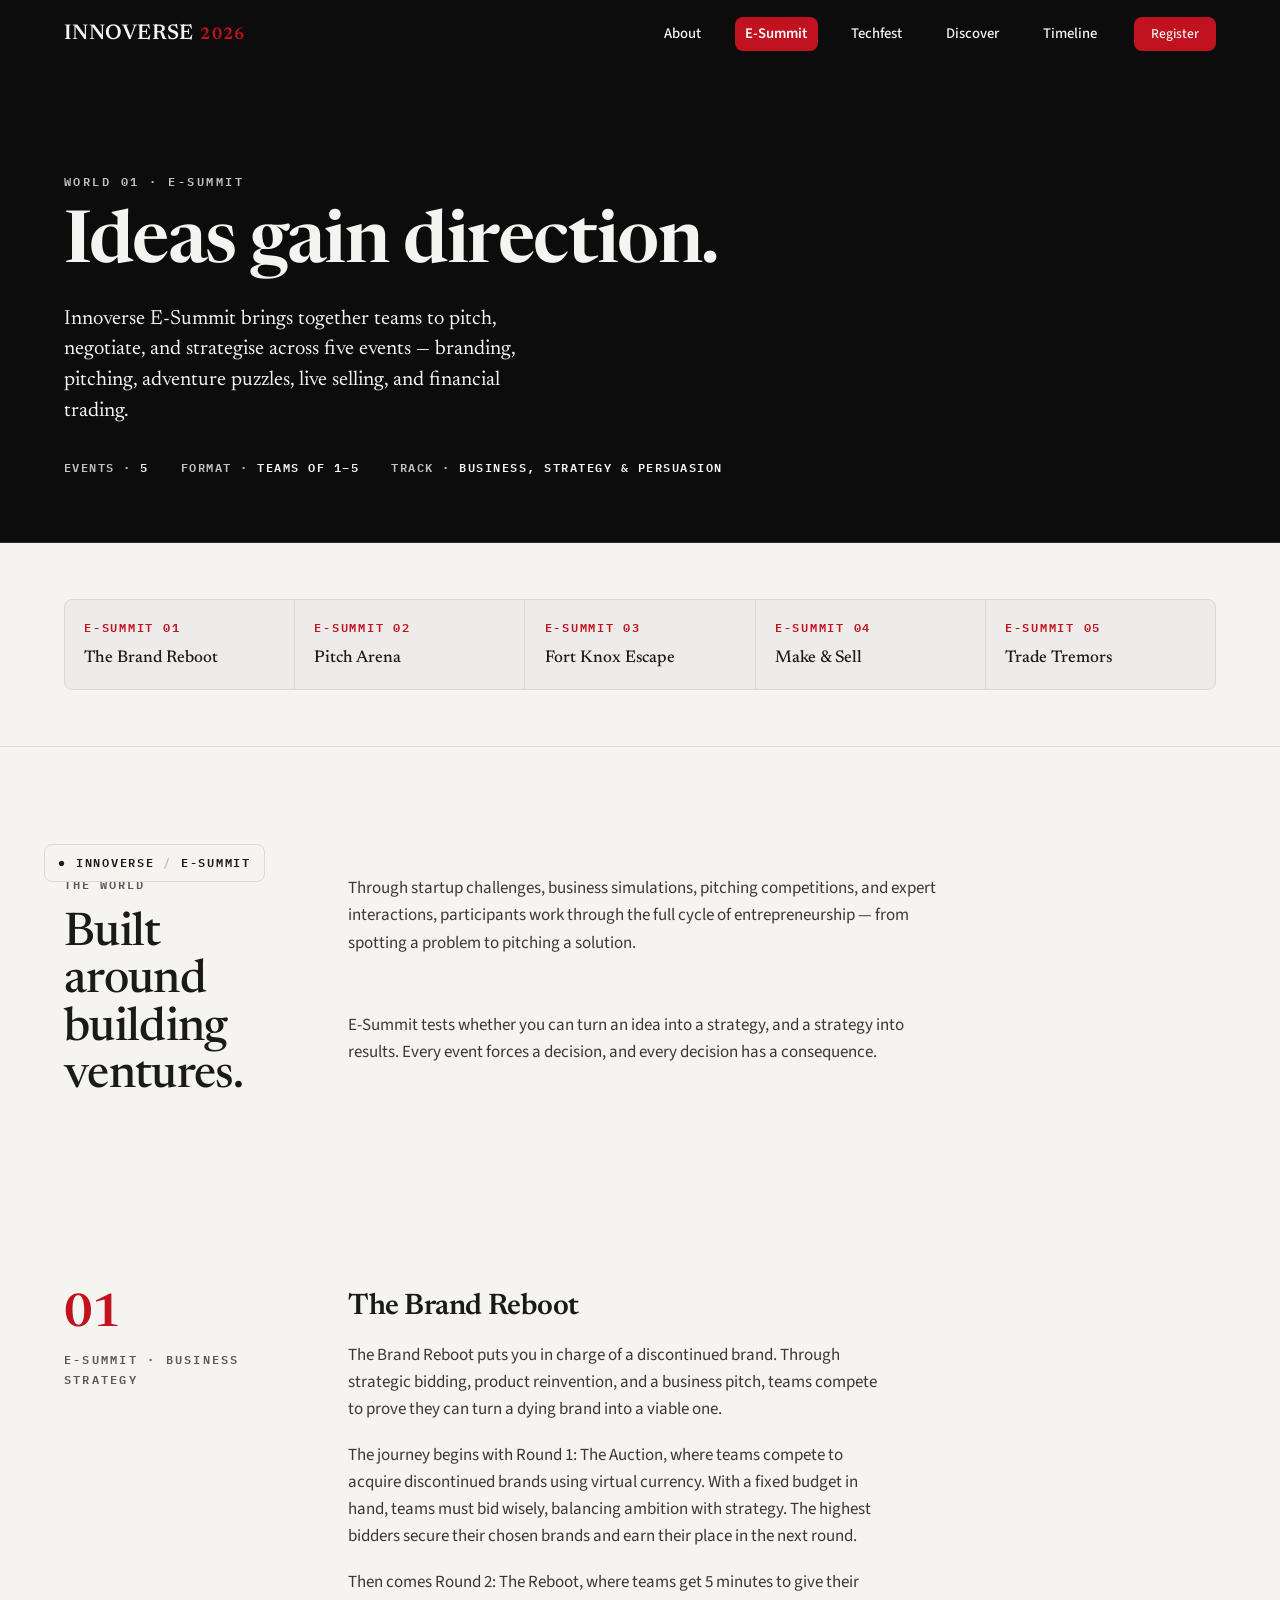
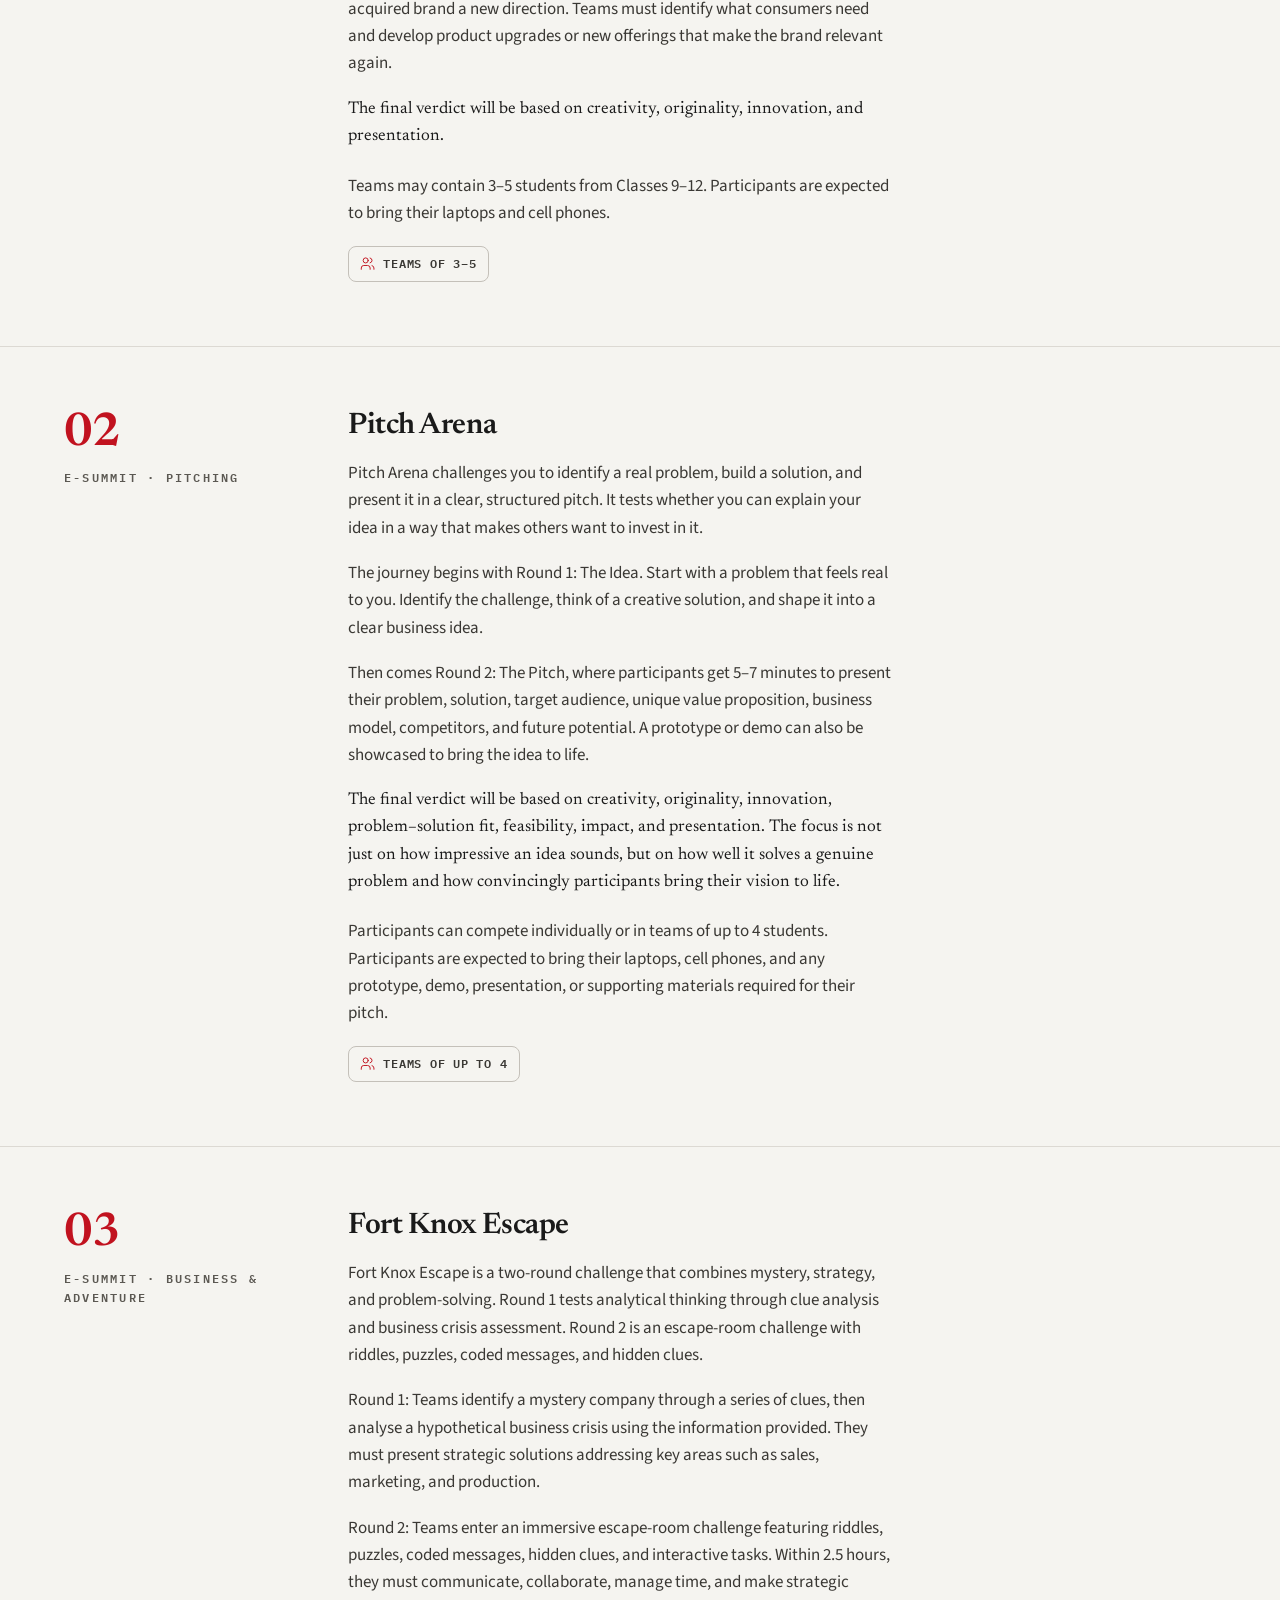
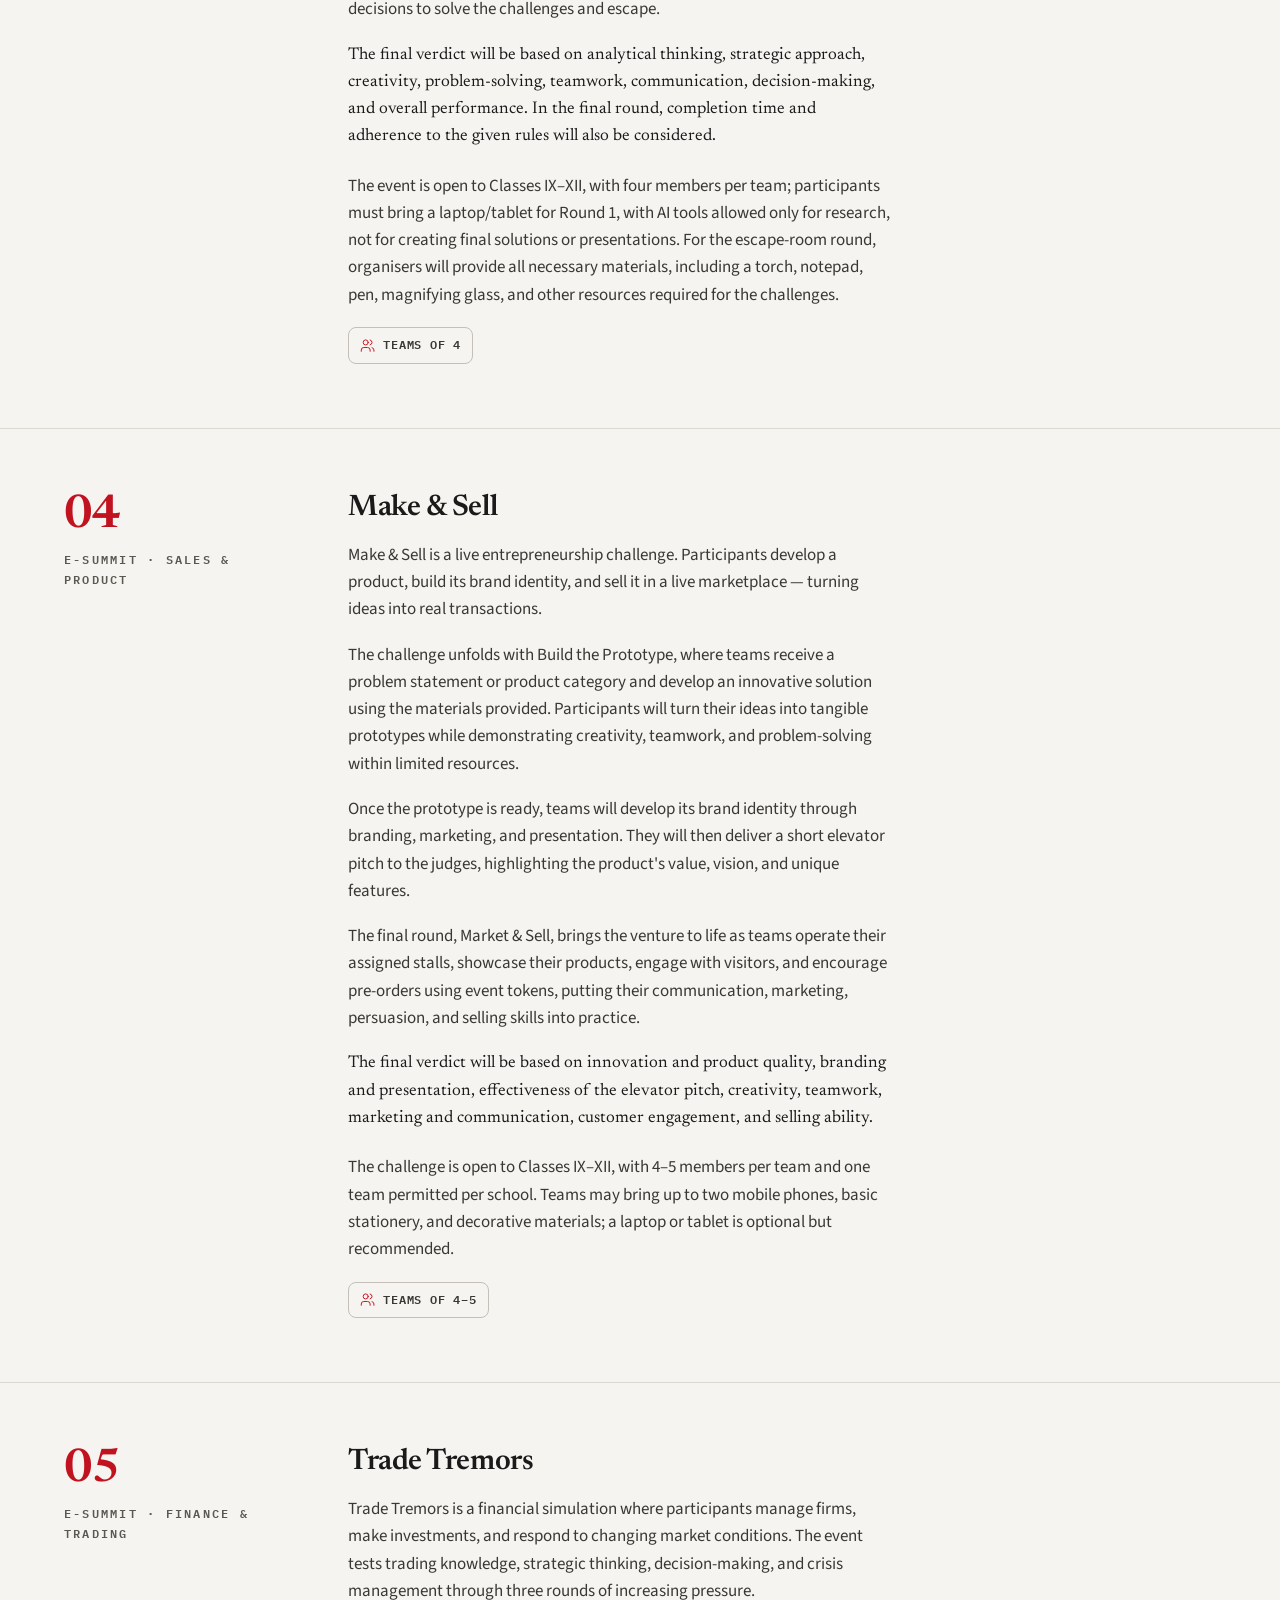
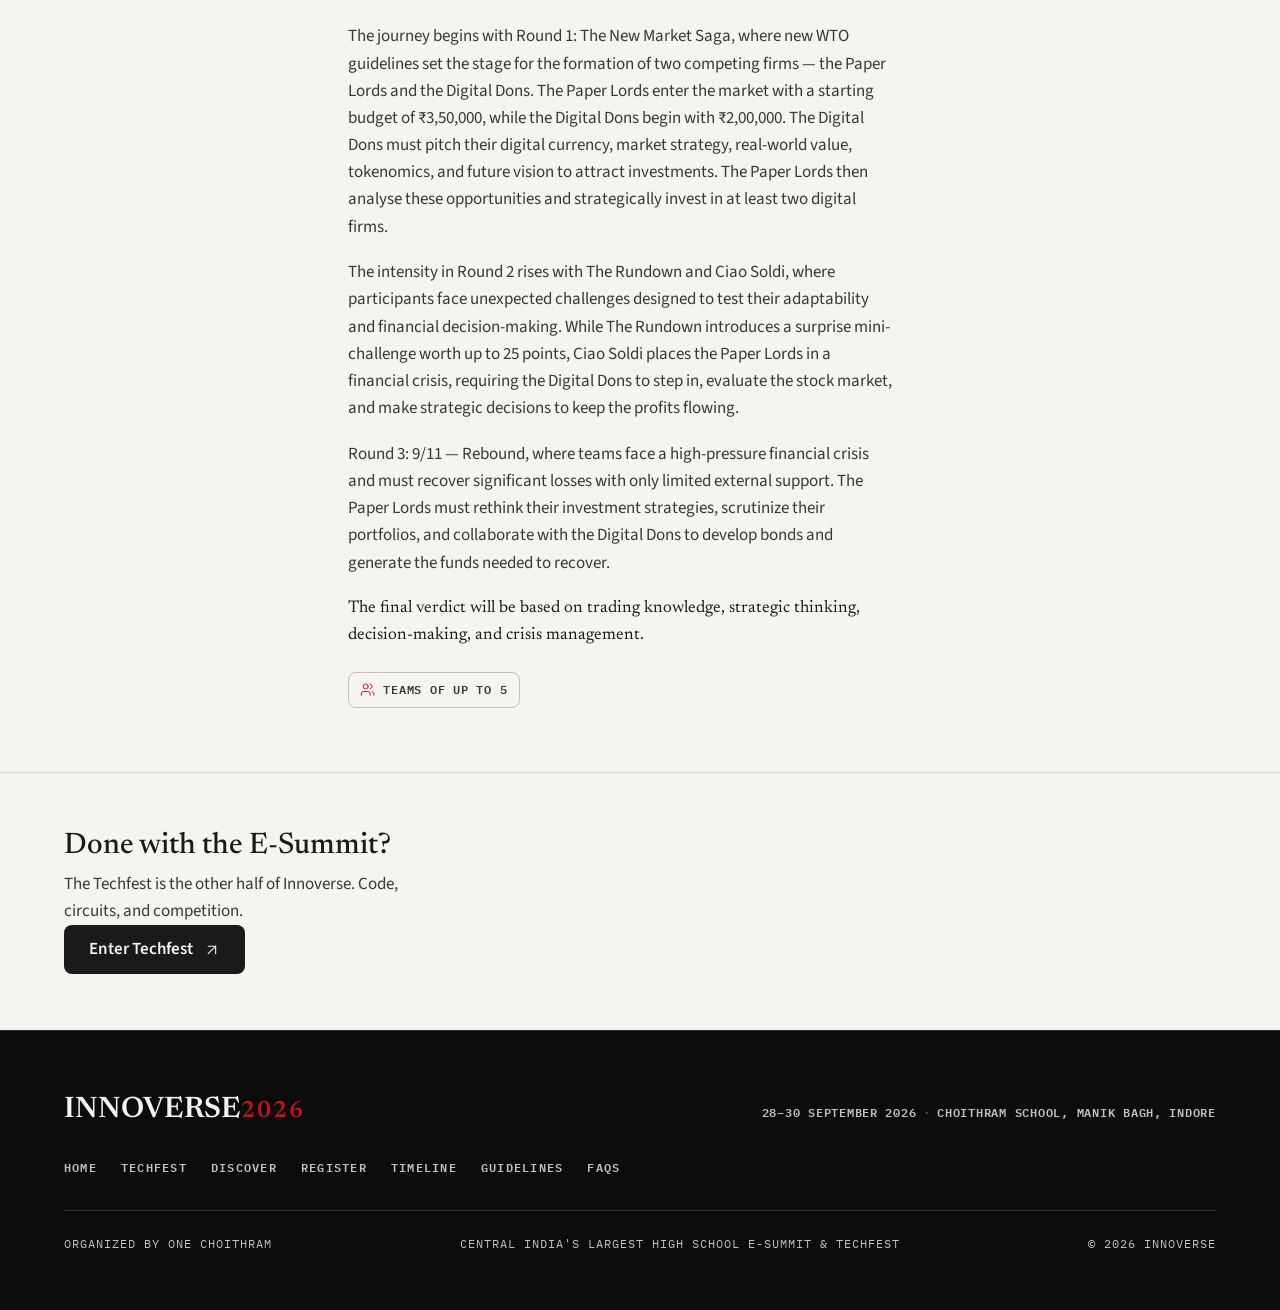
==== commit 5414425b: "Revert fonts: restore Newsreader serif + IBM Plex Mono + Source Sans 3 (drop Helvetica/Open Sans)" ====
--- a/esummit.html
+++ b/esummit.html
@@ -5,7 +5,7 @@
   <meta name="viewport" content="width=device-width, initial-scale=1.0">
   <title>E-Summit · INNOVERSE 2026</title>
   <meta name="description" content="The E-Summit world of INNOVERSE 2026: The Brand Reboot, Pitch Arena, Fort Knox Escape, Make &amp; Sell, and Trade Tremors. One of the two worlds at Choithram School, Manik Bagh, Indore, 28–30 September 2026.">
-  <link rel="icon" href="data:image/svg+xml,%3Csvg xmlns='http://www.w3.org/2000/svg' viewBox='0 0 64 64'%3E%3Crect width='64' height='64' fill='%230B0B0B'/%3E%3Ctext x='32' y='42' font-family='Arial,sans-serif' font-size='30' font-weight='600' fill='%23C1121F' text-anchor='middle'%3EN%3C/text%3E%3C/svg%3E">
+  <link rel="icon" href="data:image/svg+xml,%3Csvg xmlns='http://www.w3.org/2000/svg' viewBox='0 0 64 64'%3E%3Crect width='64' height='64' fill='%230B0B0B'/%3E%3Ctext x='32' y='42' font-family='Georgia,serif' font-size='30' font-weight='600' fill='%23C1121F' text-anchor='middle'%3EN%3C/text%3E%3C/svg%3E">
   <link rel="stylesheet" href="assets/css/fonts.css?v=3">
   <link rel="stylesheet" href="assets/css/main.css?v=3">
 </head>
--- a/assets/css/fonts.css
+++ b/assets/css/fonts.css
@@ -1,3 +1,4 @@
+/* Auto-generated font faces */
 @font-face {
   font-family: "IBM Plex Mono";
   font-style: normal;
@@ -76,6 +77,126 @@
   font-weight: 600;
   font-display: swap;
   src: url("../../fonts/font-ddcb340761.woff2") format("woff2");
+  unicode-range: U+0000-00FF, U+0131, U+0152-0153, U+02BB-02BC, U+02C6, U+02DA, U+02DC, U+0304, U+0308, U+0329, U+2000-206F, U+20AC, U+2122, U+2191, U+2193, U+2212, U+2215, U+FEFF, U+FFFD;
+}
+@font-face {
+  font-family: "Newsreader";
+  font-style: italic;
+  font-weight: 400;
+  font-display: swap;
+  src: url("../../fonts/font-4714b2e900.woff2") format("woff2");
+  unicode-range: U+0102-0103, U+0110-0111, U+0128-0129, U+0168-0169, U+01A0-01A1, U+01AF-01B0, U+0300-0301, U+0303-0304, U+0308-0309, U+0323, U+0329, U+1EA0-1EF9, U+20AB;
+}
+@font-face {
+  font-family: "Newsreader";
+  font-style: italic;
+  font-weight: 400;
+  font-display: swap;
+  src: url("../../fonts/font-148c84a9bd.woff2") format("woff2");
+  unicode-range: U+0100-02BA, U+02BD-02C5, U+02C7-02CC, U+02CE-02D7, U+02DD-02FF, U+0304, U+0308, U+0329, U+1D00-1DBF, U+1E00-1E9F, U+1EF2-1EFF, U+2020, U+20A0-20AB, U+20AD-20C0, U+2113, U+2C60-2C7F, U+A720-A7FF;
+}
+@font-face {
+  font-family: "Newsreader";
+  font-style: italic;
+  font-weight: 400;
+  font-display: swap;
+  src: url("../../fonts/font-5eaec5466c.woff2") format("woff2");
+  unicode-range: U+0000-00FF, U+0131, U+0152-0153, U+02BB-02BC, U+02C6, U+02DA, U+02DC, U+0304, U+0308, U+0329, U+2000-206F, U+20AC, U+2122, U+2191, U+2193, U+2212, U+2215, U+FEFF, U+FFFD;
+}
+@font-face {
+  font-family: "Newsreader";
+  font-style: italic;
+  font-weight: 600;
+  font-display: swap;
+  src: url("../../fonts/font-0c6c046727.woff2") format("woff2");
+  unicode-range: U+0102-0103, U+0110-0111, U+0128-0129, U+0168-0169, U+01A0-01A1, U+01AF-01B0, U+0300-0301, U+0303-0304, U+0308-0309, U+0323, U+0329, U+1EA0-1EF9, U+20AB;
+}
+@font-face {
+  font-family: "Newsreader";
+  font-style: italic;
+  font-weight: 600;
+  font-display: swap;
+  src: url("../../fonts/font-4dc8da4099.woff2") format("woff2");
+  unicode-range: U+0100-02BA, U+02BD-02C5, U+02C7-02CC, U+02CE-02D7, U+02DD-02FF, U+0304, U+0308, U+0329, U+1D00-1DBF, U+1E00-1E9F, U+1EF2-1EFF, U+2020, U+20A0-20AB, U+20AD-20C0, U+2113, U+2C60-2C7F, U+A720-A7FF;
+}
+@font-face {
+  font-family: "Newsreader";
+  font-style: italic;
+  font-weight: 600;
+  font-display: swap;
+  src: url("../../fonts/font-8714d485e0.woff2") format("woff2");
+  unicode-range: U+0000-00FF, U+0131, U+0152-0153, U+02BB-02BC, U+02C6, U+02DA, U+02DC, U+0304, U+0308, U+0329, U+2000-206F, U+20AC, U+2122, U+2191, U+2193, U+2212, U+2215, U+FEFF, U+FFFD;
+}
+@font-face {
+  font-family: "Newsreader";
+  font-style: normal;
+  font-weight: 400;
+  font-display: swap;
+  src: url("../../fonts/font-9ef5a6c186.woff2") format("woff2");
+  unicode-range: U+0102-0103, U+0110-0111, U+0128-0129, U+0168-0169, U+01A0-01A1, U+01AF-01B0, U+0300-0301, U+0303-0304, U+0308-0309, U+0323, U+0329, U+1EA0-1EF9, U+20AB;
+}
+@font-face {
+  font-family: "Newsreader";
+  font-style: normal;
+  font-weight: 400;
+  font-display: swap;
+  src: url("../../fonts/font-4295e76fb3.woff2") format("woff2");
+  unicode-range: U+0100-02BA, U+02BD-02C5, U+02C7-02CC, U+02CE-02D7, U+02DD-02FF, U+0304, U+0308, U+0329, U+1D00-1DBF, U+1E00-1E9F, U+1EF2-1EFF, U+2020, U+20A0-20AB, U+20AD-20C0, U+2113, U+2C60-2C7F, U+A720-A7FF;
+}
+@font-face {
+  font-family: "Newsreader";
+  font-style: normal;
+  font-weight: 400;
+  font-display: swap;
+  src: url("../../fonts/font-1219347e82.woff2") format("woff2");
+  unicode-range: U+0000-00FF, U+0131, U+0152-0153, U+02BB-02BC, U+02C6, U+02DA, U+02DC, U+0304, U+0308, U+0329, U+2000-206F, U+20AC, U+2122, U+2191, U+2193, U+2212, U+2215, U+FEFF, U+FFFD;
+}
+@font-face {
+  font-family: "Newsreader";
+  font-style: normal;
+  font-weight: 500;
+  font-display: swap;
+  src: url("../../fonts/font-cc967e9922.woff2") format("woff2");
+  unicode-range: U+0102-0103, U+0110-0111, U+0128-0129, U+0168-0169, U+01A0-01A1, U+01AF-01B0, U+0300-0301, U+0303-0304, U+0308-0309, U+0323, U+0329, U+1EA0-1EF9, U+20AB;
+}
+@font-face {
+  font-family: "Newsreader";
+  font-style: normal;
+  font-weight: 500;
+  font-display: swap;
+  src: url("../../fonts/font-a391283130.woff2") format("woff2");
+  unicode-range: U+0100-02BA, U+02BD-02C5, U+02C7-02CC, U+02CE-02D7, U+02DD-02FF, U+0304, U+0308, U+0329, U+1D00-1DBF, U+1E00-1E9F, U+1EF2-1EFF, U+2020, U+20A0-20AB, U+20AD-20C0, U+2113, U+2C60-2C7F, U+A720-A7FF;
+}
+@font-face {
+  font-family: "Newsreader";
+  font-style: normal;
+  font-weight: 500;
+  font-display: swap;
+  src: url("../../fonts/font-855286e41c.woff2") format("woff2");
+  unicode-range: U+0000-00FF, U+0131, U+0152-0153, U+02BB-02BC, U+02C6, U+02DA, U+02DC, U+0304, U+0308, U+0329, U+2000-206F, U+20AC, U+2122, U+2191, U+2193, U+2212, U+2215, U+FEFF, U+FFFD;
+}
+@font-face {
+  font-family: "Newsreader";
+  font-style: normal;
+  font-weight: 600;
+  font-display: swap;
+  src: url("../../fonts/font-d4efa50d49.woff2") format("woff2");
+  unicode-range: U+0102-0103, U+0110-0111, U+0128-0129, U+0168-0169, U+01A0-01A1, U+01AF-01B0, U+0300-0301, U+0303-0304, U+0308-0309, U+0323, U+0329, U+1EA0-1EF9, U+20AB;
+}
+@font-face {
+  font-family: "Newsreader";
+  font-style: normal;
+  font-weight: 600;
+  font-display: swap;
+  src: url("../../fonts/font-3ae3e406b1.woff2") format("woff2");
+  unicode-range: U+0100-02BA, U+02BD-02C5, U+02C7-02CC, U+02CE-02D7, U+02DD-02FF, U+0304, U+0308, U+0329, U+1D00-1DBF, U+1E00-1E9F, U+1EF2-1EFF, U+2020, U+20A0-20AB, U+20AD-20C0, U+2113, U+2C60-2C7F, U+A720-A7FF;
+}
+@font-face {
+  font-family: "Newsreader";
+  font-style: normal;
+  font-weight: 600;
+  font-display: swap;
+  src: url("../../fonts/font-4d5c14b779.woff2") format("woff2");
   unicode-range: U+0000-00FF, U+0131, U+0152-0153, U+02BB-02BC, U+02C6, U+02DA, U+02DC, U+0304, U+0308, U+0329, U+2000-206F, U+20AC, U+2122, U+2191, U+2193, U+2212, U+2215, U+FEFF, U+FFFD;
 }
 @font-face {
--- a/assets/css/main.css
+++ b/assets/css/main.css
@@ -22,7 +22,7 @@
 
   --r: 8px;
 
-  --font-display: "Source Sans 3", "Segoe UI", system-ui, sans-serif;
+  --font-display: "Newsreader", "Georgia", serif;
   --font-body: "Source Sans 3", "Segoe UI", system-ui, sans-serif;
   --font-mono: "IBM Plex Mono", ui-monospace, "SF Mono", "Cascadia Mono", monospace;
 
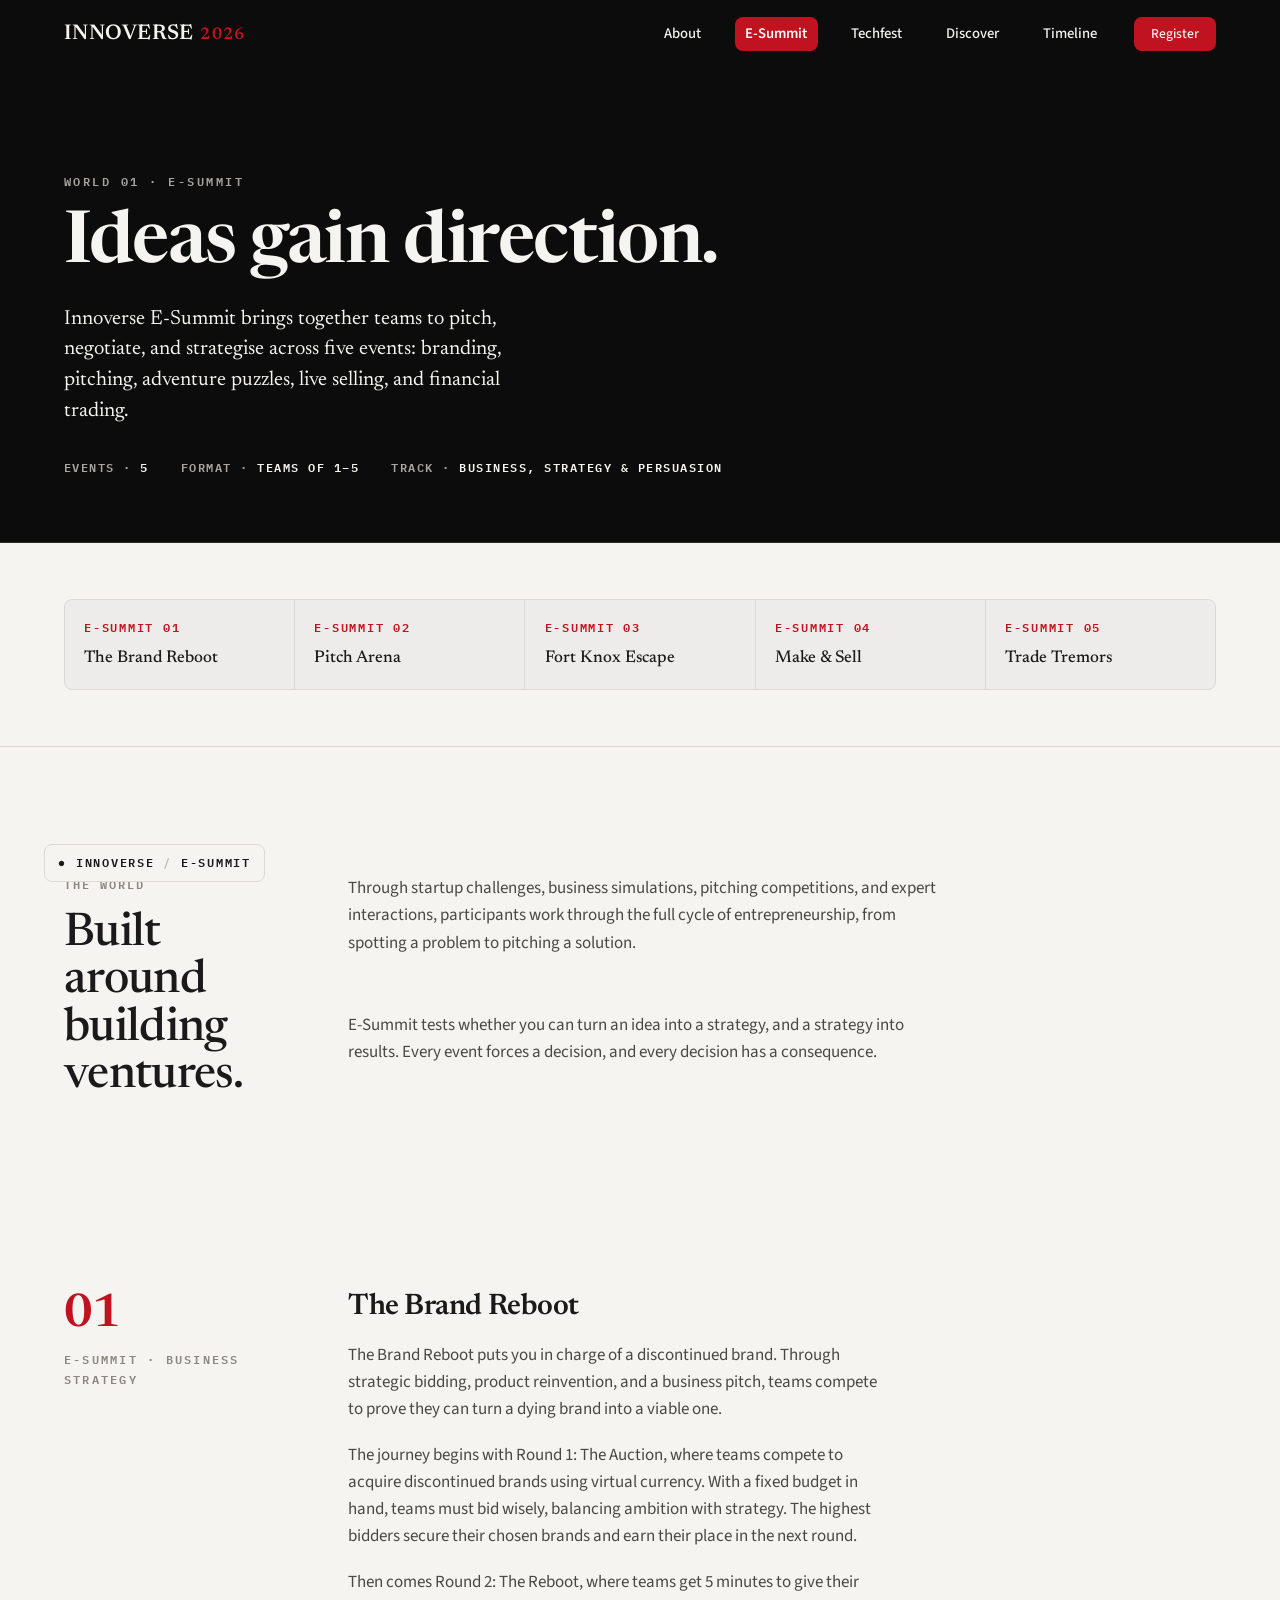
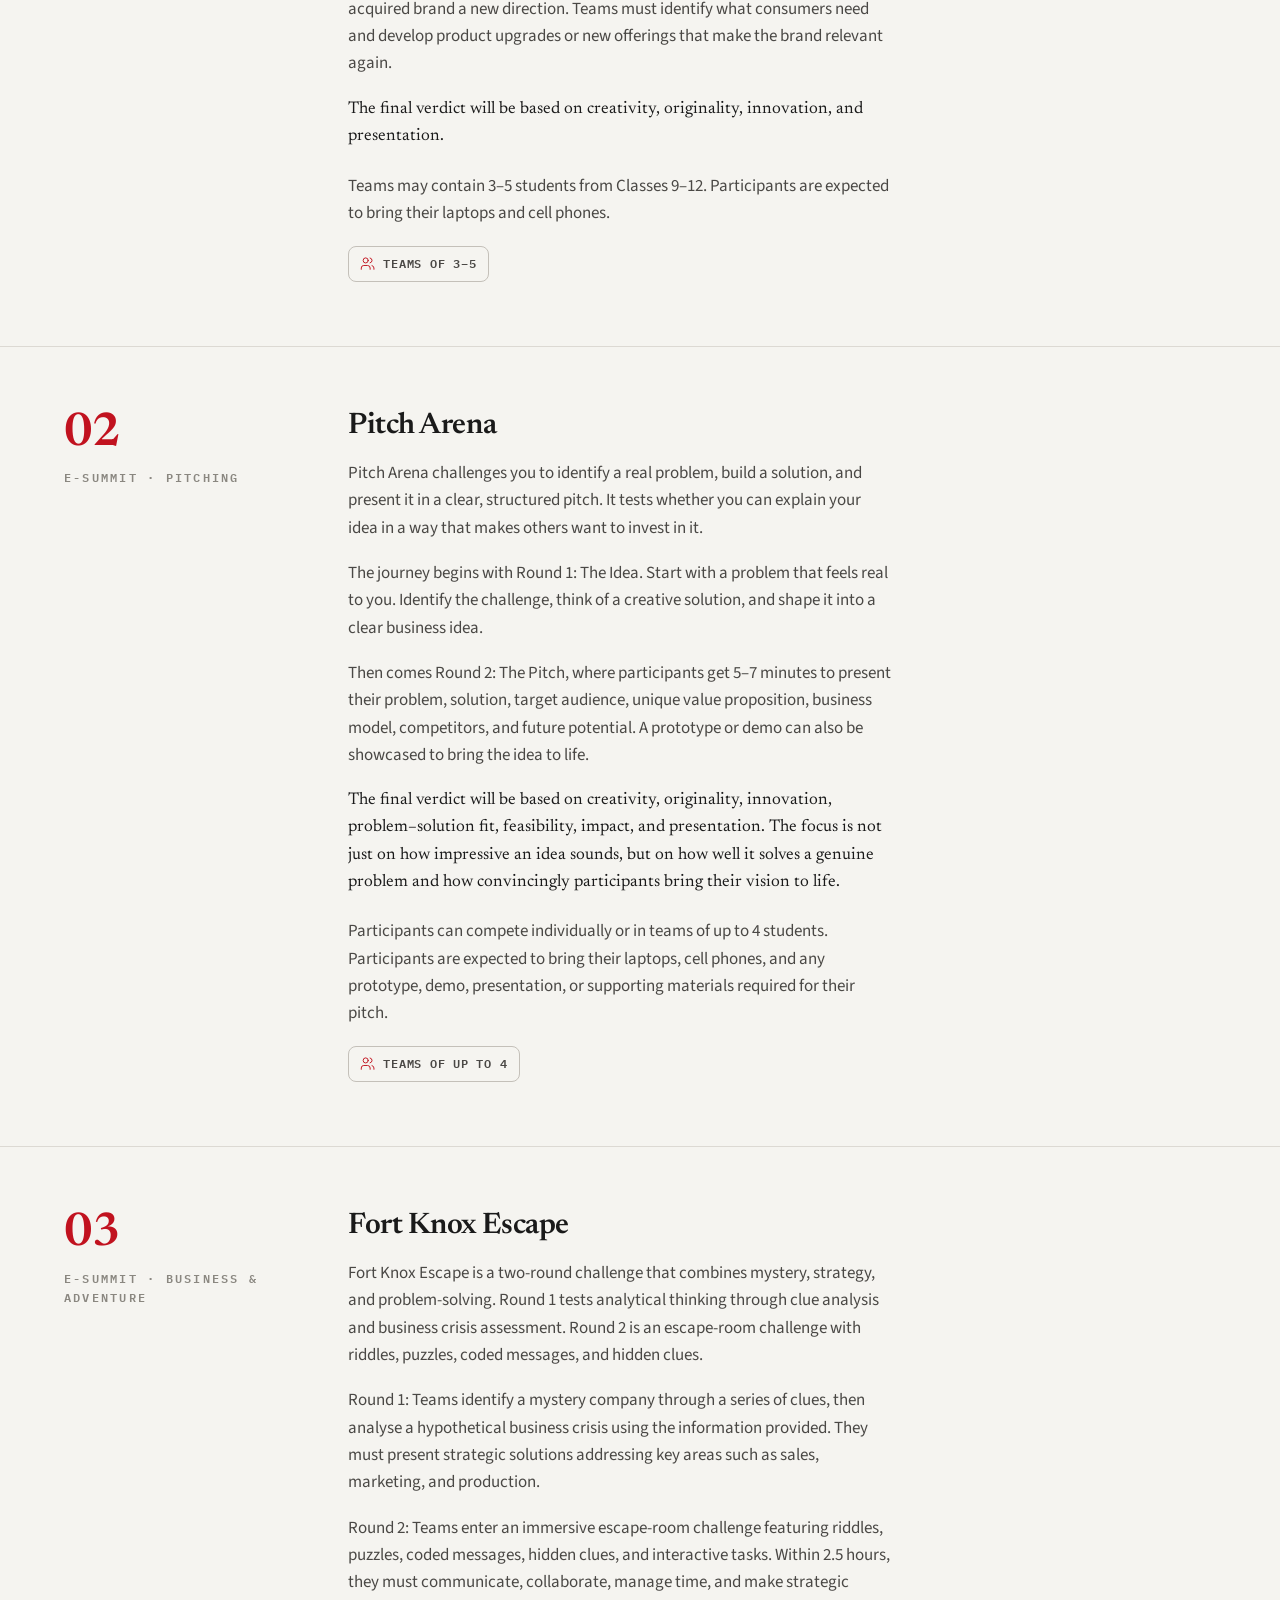
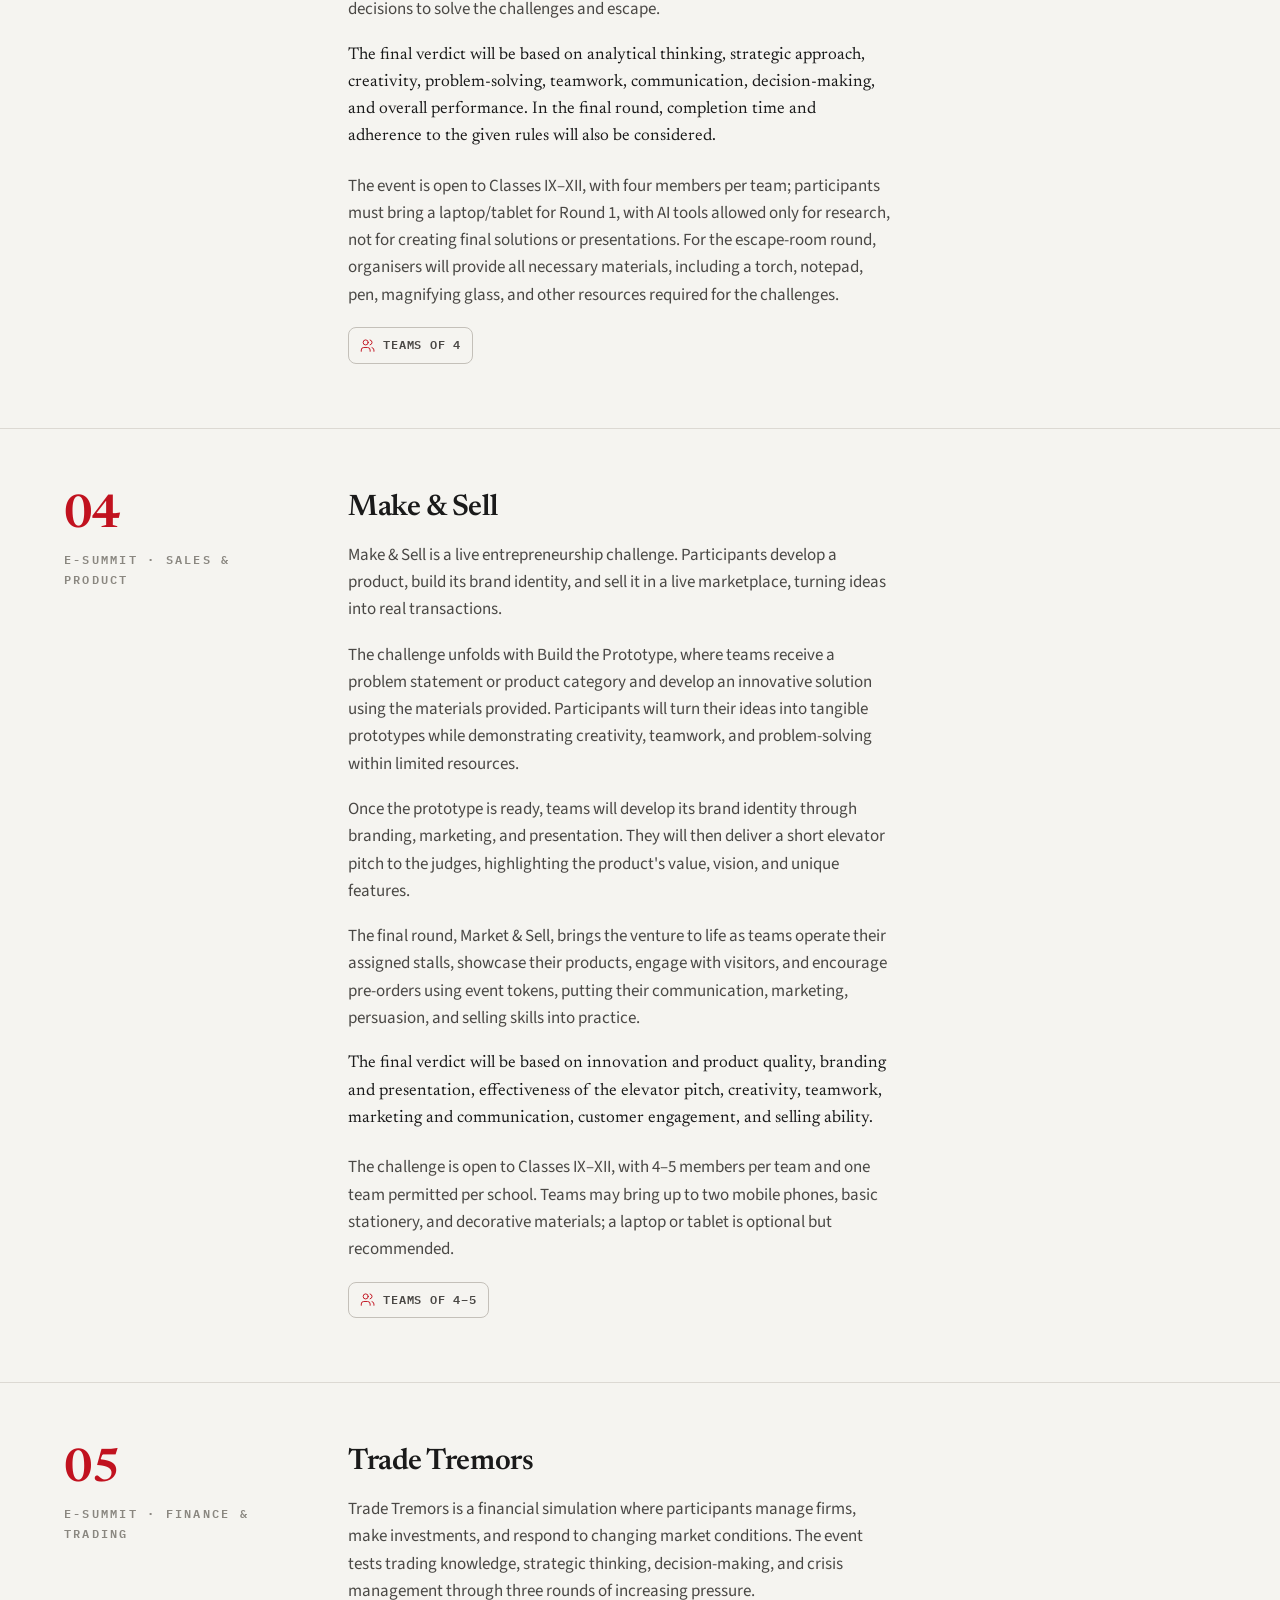
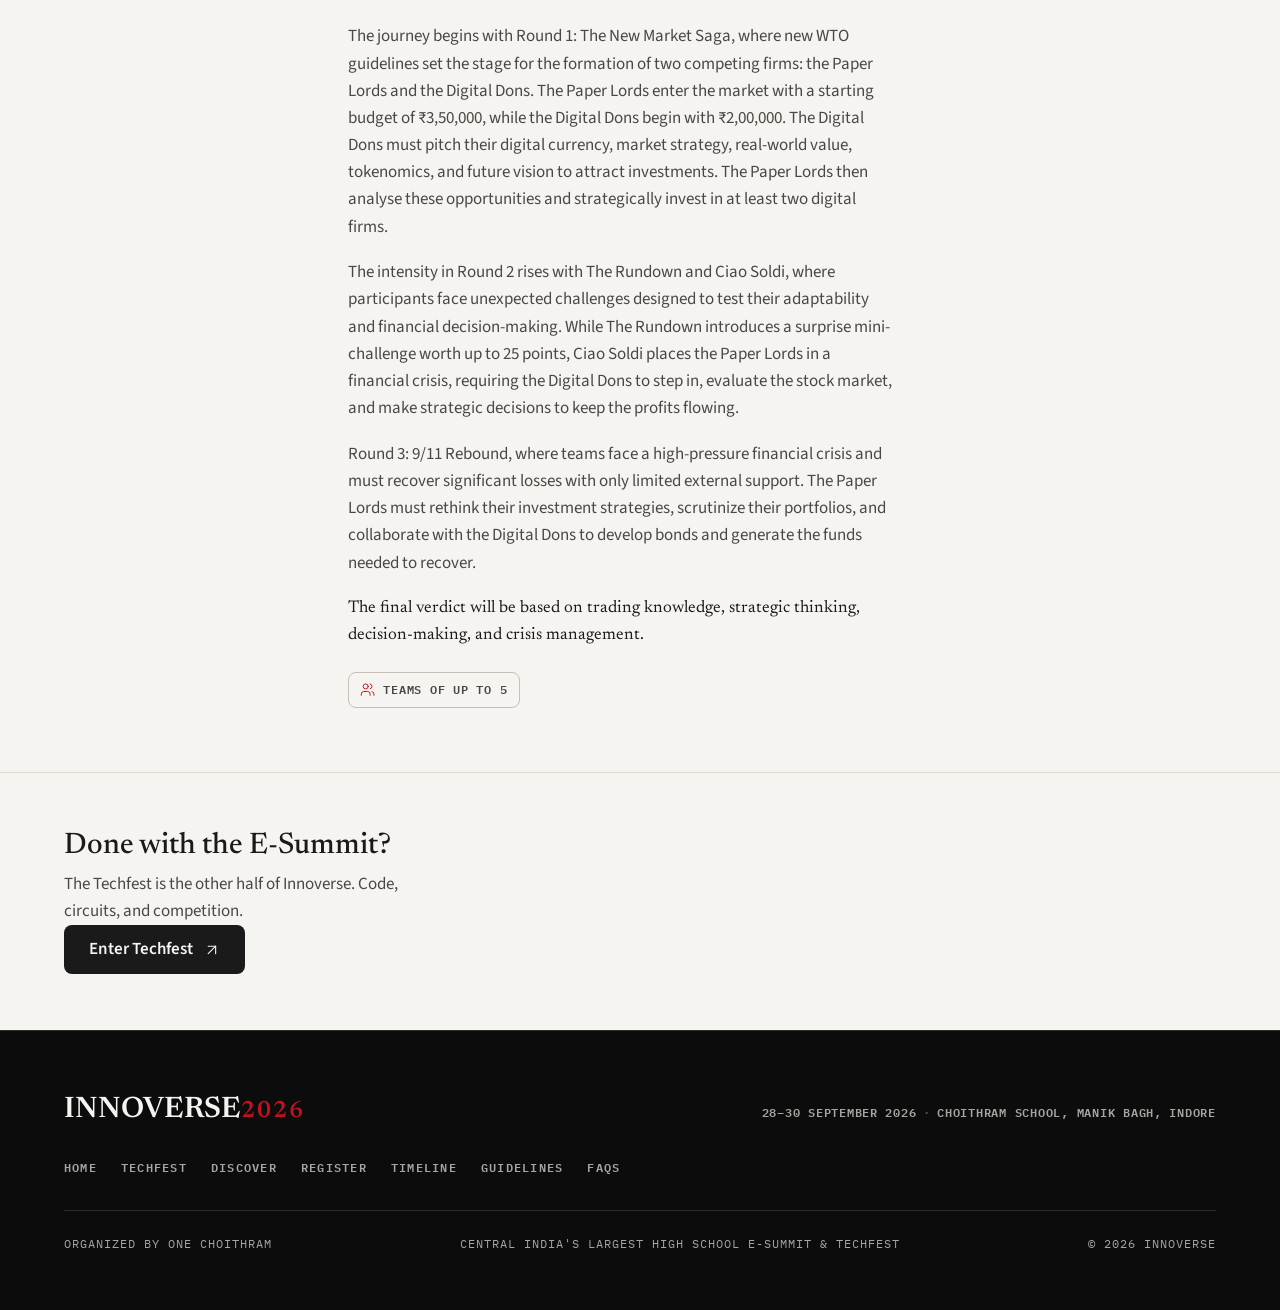
==== commit 7c10a8cc: "Remove em dashes; accent brown to red" ====
--- a/esummit.html
+++ b/esummit.html
@@ -53,7 +53,7 @@
       <div class="container">
         <p class="kicker" data-reveal>World 01 · E-Summit</p>
         <h1 class="world-title" id="worldTitle" data-reveal style="--rd:.08s">Ideas gain direction.</h1>
-        <p class="world-lede" data-reveal style="--rd:.16s">Innoverse E-Summit brings together teams to pitch, negotiate, and strategise across five events — branding, pitching, adventure puzzles, live selling, and financial trading.</p>
+        <p class="world-lede" data-reveal style="--rd:.16s">Innoverse E-Summit brings together teams to pitch, negotiate, and strategise across five events: branding, pitching, adventure puzzles, live selling, and financial trading.</p>
         <div class="world-meta" data-reveal style="--rd:.24s">
           <span>Events · <b>5</b></span>
           <span>Format · <b>Teams of 1–5</b></span>
@@ -81,7 +81,7 @@
           <h2 class="h2">Built around building ventures.</h2>
         </div>
         <div class="about-main" data-reveal style="--rd:.1s">
-          <p class="lede">Through startup challenges, business simulations, pitching competitions, and expert interactions, participants work through the full cycle of entrepreneurship — from spotting a problem to pitching a solution.</p>
+          <p class="lede">Through startup challenges, business simulations, pitching competitions, and expert interactions, participants work through the full cycle of entrepreneurship, from spotting a problem to pitching a solution.</p>
           <p>E-Summit tests whether you can turn an idea into a strategy, and a strategy into results. Every event forces a decision, and every decision has a consequence.</p>
         </div>
       </div>
@@ -158,7 +158,7 @@
         </div>
         <div class="ed-main">
           <h3 class="ed-name" id="msTitle">Make &amp; Sell</h3>
-          <p>Make &amp; Sell is a live entrepreneurship challenge. Participants develop a product, build its brand identity, and sell it in a live marketplace — turning ideas into real transactions.</p>
+          <p>Make &amp; Sell is a live entrepreneurship challenge. Participants develop a product, build its brand identity, and sell it in a live marketplace, turning ideas into real transactions.</p>
           <p>The challenge unfolds with Build the Prototype, where teams receive a problem statement or product category and develop an innovative solution using the materials provided. Participants will turn their ideas into tangible prototypes while demonstrating creativity, teamwork, and problem-solving within limited resources.</p>
           <p>Once the prototype is ready, teams will develop its brand identity through branding, marketing, and presentation. They will then deliver a short elevator pitch to the judges, highlighting the product's value, vision, and unique features.</p>
           <p>The final round, Market &amp; Sell, brings the venture to life as teams operate their assigned stalls, showcase their products, engage with visitors, and encourage pre-orders using event tokens, putting their communication, marketing, persuasion, and selling skills into practice.</p>
@@ -181,9 +181,9 @@
         <div class="ed-main">
           <h3 class="ed-name" id="ttTitle">Trade Tremors</h3>
           <p>Trade Tremors is a financial simulation where participants manage firms, make investments, and respond to changing market conditions. The event tests trading knowledge, strategic thinking, decision-making, and crisis management through three rounds of increasing pressure.</p>
-          <p>The journey begins with Round 1: The New Market Saga, where new WTO guidelines set the stage for the formation of two competing firms — the Paper Lords and the Digital Dons. The Paper Lords enter the market with a starting budget of ₹3,50,000, while the Digital Dons begin with ₹2,00,000. The Digital Dons must pitch their digital currency, market strategy, real-world value, tokenomics, and future vision to attract investments. The Paper Lords then analyse these opportunities and strategically invest in at least two digital firms.</p>
+          <p>The journey begins with Round 1: The New Market Saga, where new WTO guidelines set the stage for the formation of two competing firms: the Paper Lords and the Digital Dons. The Paper Lords enter the market with a starting budget of ₹3,50,000, while the Digital Dons begin with ₹2,00,000. The Digital Dons must pitch their digital currency, market strategy, real-world value, tokenomics, and future vision to attract investments. The Paper Lords then analyse these opportunities and strategically invest in at least two digital firms.</p>
           <p>The intensity in Round 2 rises with The Rundown and Ciao Soldi, where participants face unexpected challenges designed to test their adaptability and financial decision-making. While The Rundown introduces a surprise mini-challenge worth up to 25 points, Ciao Soldi places the Paper Lords in a financial crisis, requiring the Digital Dons to step in, evaluate the stock market, and make strategic decisions to keep the profits flowing.</p>
-          <p>Round 3: 9/11 — Rebound, where teams face a high-pressure financial crisis and must recover significant losses with only limited external support. The Paper Lords must rethink their investment strategies, scrutinize their portfolios, and collaborate with the Digital Dons to develop bonds and generate the funds needed to recover.</p>
+          <p>Round 3: 9/11 Rebound, where teams face a high-pressure financial crisis and must recover significant losses with only limited external support. The Paper Lords must rethink their investment strategies, scrutinize their portfolios, and collaborate with the Digital Dons to develop bonds and generate the funds needed to recover.</p>
           <p class="outcome">The final verdict will be based on trading knowledge, strategic thinking, decision-making, and crisis management.</p>
           <span class="team-tag">
             <svg viewBox="0 0 24 24" fill="none" stroke="currentColor" stroke-width="1.5" stroke-linecap="round" stroke-linejoin="round" aria-hidden="true"><path d="M16 21v-2a4 4 0 0 0-4-4H6a4 4 0 0 0-4 4v2"/><circle cx="9" cy="7" r="4"/><path d="M22 21v-2a4 4 0 0 0-3-3.87"/><path d="M16 3.13a4 4 0 0 1 0 7.75"/></svg>
--- a/assets/css/main.css
+++ b/assets/css/main.css
@@ -2,15 +2,15 @@
   --bg: #F5F4F0;
   --surface: #EEECEA;
   --ink: #1A1A1A;
-  --ink-soft: #3A3834;
-  --muted: #5B5852;
+  --ink-soft: #4A4845;
+  --muted: #8A8780;
   --hairline: #DCD9D3;
   --hairline-strong: #C4C0B9;
 
   --dark: #0C0C0C;
   --dark-panel: #141413;
   --paper: #F5F4F0;
-  --paper-muted: #C4C1BB;
+  --paper-muted: #A8A5A0;
   --dark-hairline: rgba(245, 244, 240, 0.14);
   --dark-hairline-strong: rgba(245, 244, 240, 0.3);
 
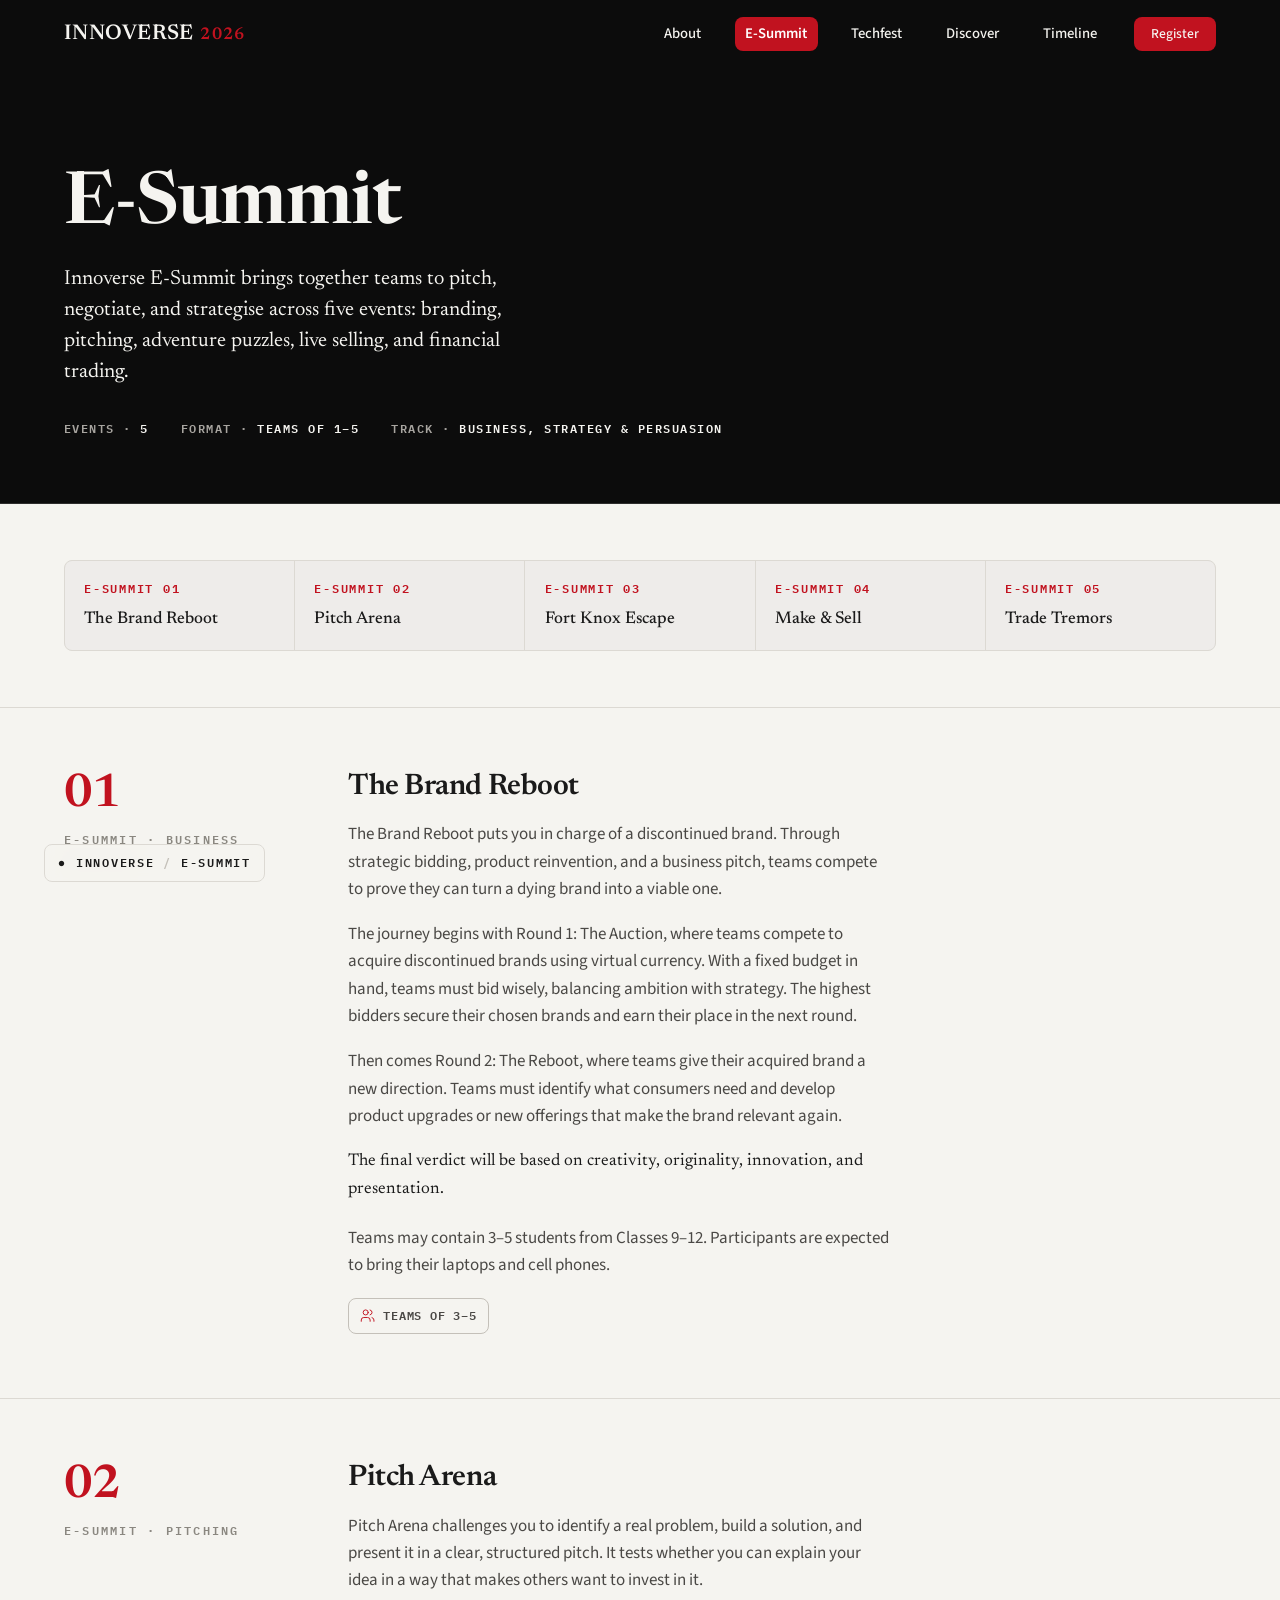
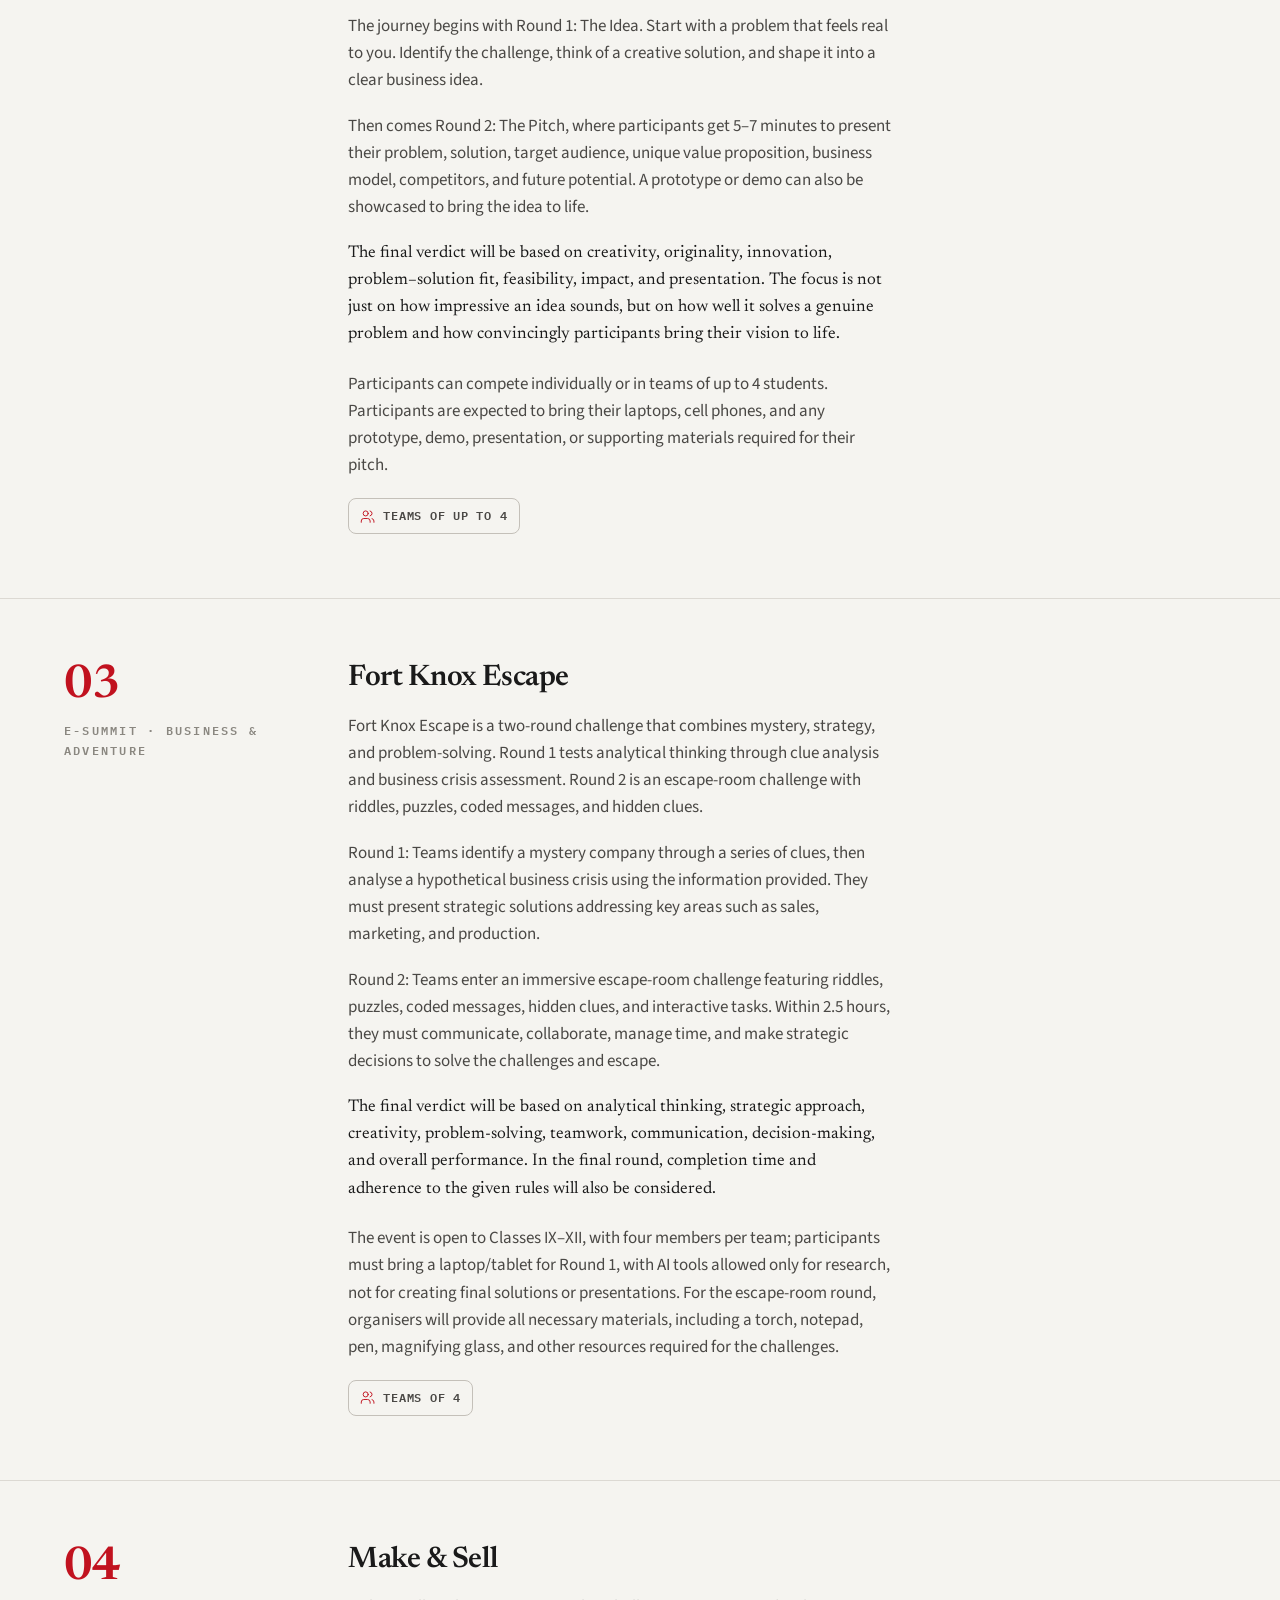
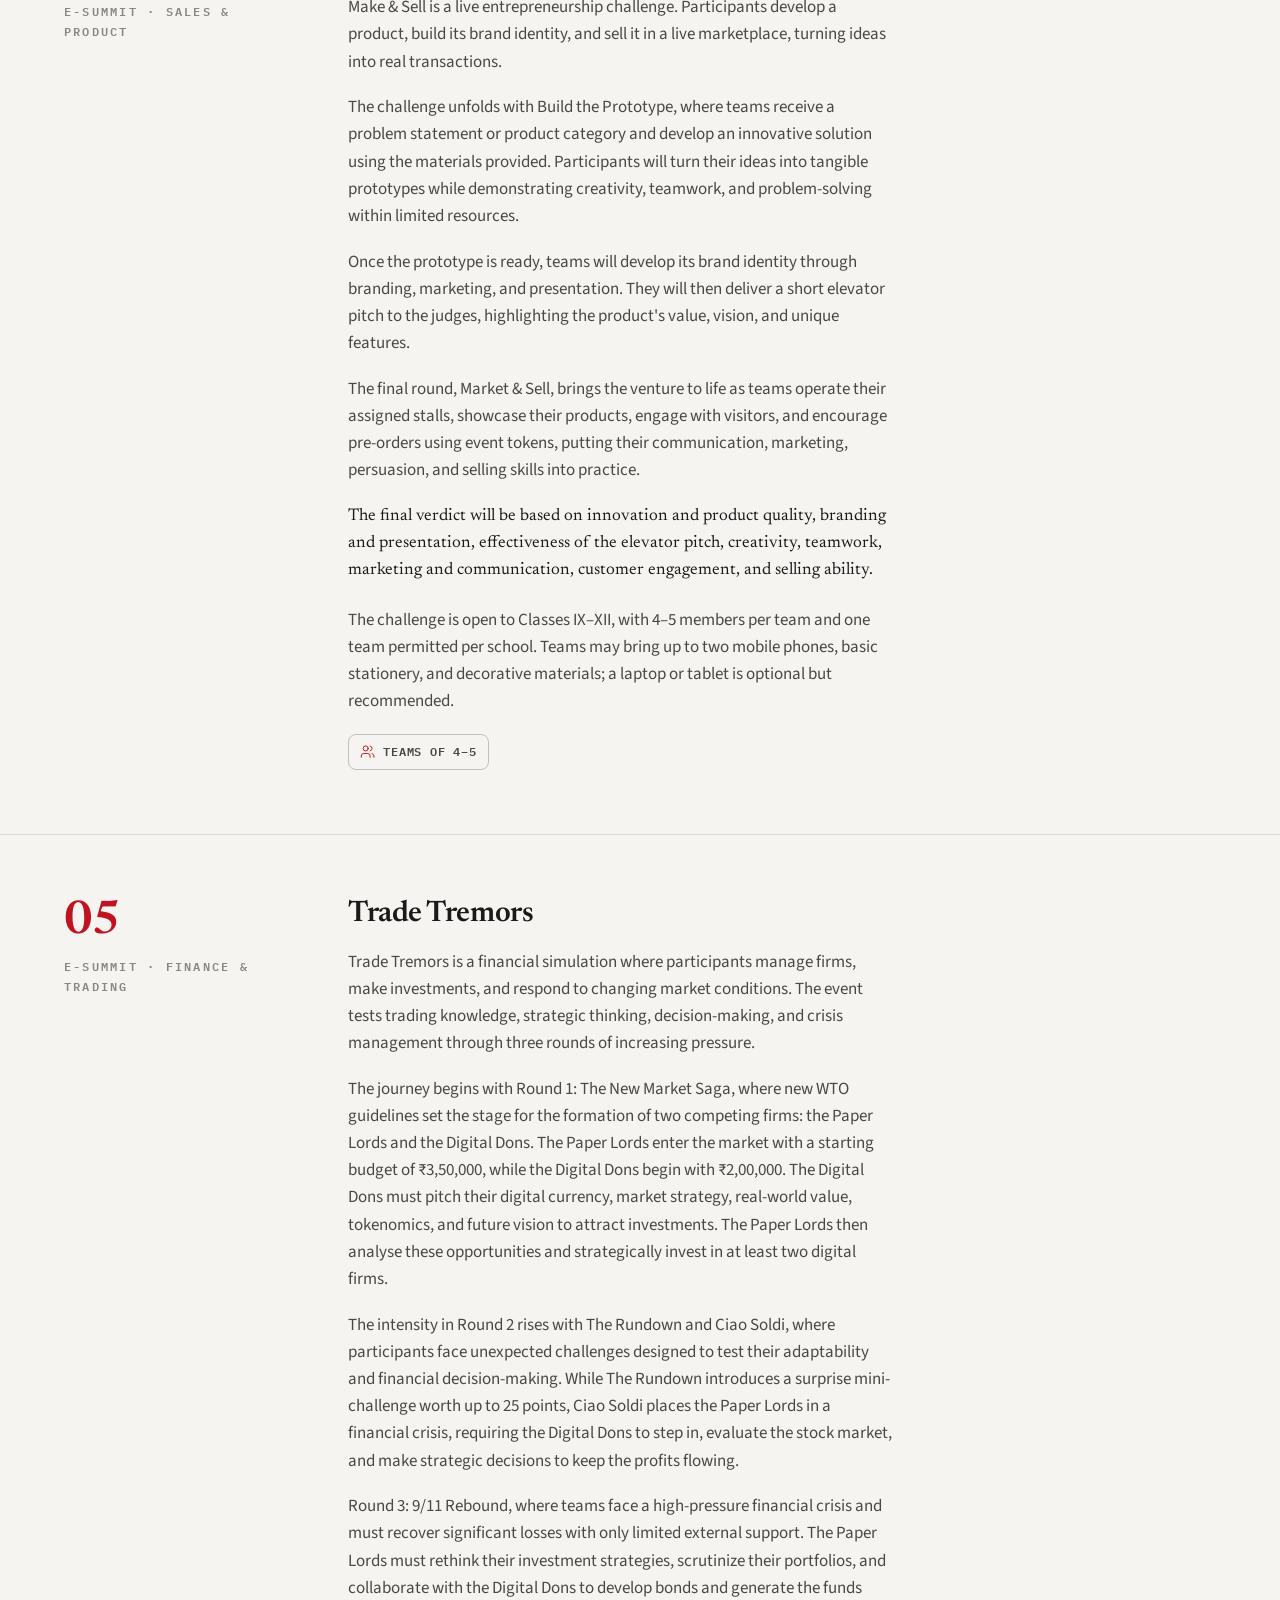
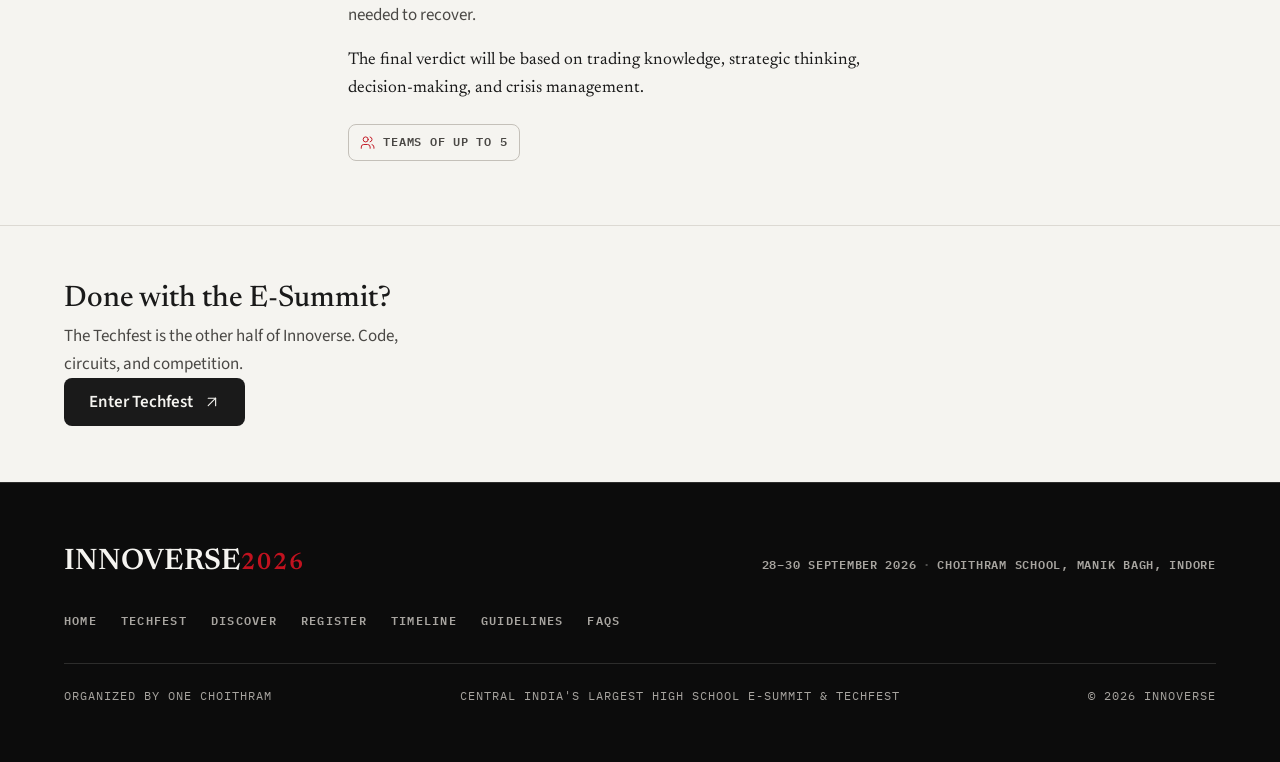
==== commit 6adf835b: "Remove em dashes; accent brown to red" ====
--- a/esummit.html
+++ b/esummit.html
@@ -51,8 +51,7 @@
 
     <section class="world-hero" aria-labelledby="worldTitle">
       <div class="container">
-        <p class="kicker" data-reveal>World 01 · E-Summit</p>
-        <h1 class="world-title" id="worldTitle" data-reveal style="--rd:.08s">Ideas gain direction.</h1>
+        <h1 class="world-title" id="worldTitle" data-reveal style="--rd:.08s">E-Summit</h1>
         <p class="world-lede" data-reveal style="--rd:.16s">Innoverse E-Summit brings together teams to pitch, negotiate, and strategise across five events: branding, pitching, adventure puzzles, live selling, and financial trading.</p>
         <div class="world-meta" data-reveal style="--rd:.24s">
           <span>Events · <b>5</b></span>
@@ -74,19 +73,6 @@
       </div>
     </nav>
 
-    <section class="section" aria-label="E-Summit overview">
-      <div class="container about-grid">
-        <div class="about-aside" data-reveal>
-          <p class="sec-index">The world</p>
-          <h2 class="h2">Built around building ventures.</h2>
-        </div>
-        <div class="about-main" data-reveal style="--rd:.1s">
-          <p class="lede">Through startup challenges, business simulations, pitching competitions, and expert interactions, participants work through the full cycle of entrepreneurship, from spotting a problem to pitching a solution.</p>
-          <p>E-Summit tests whether you can turn an idea into a strategy, and a strategy into results. Every event forces a decision, and every decision has a consequence.</p>
-        </div>
-      </div>
-    </section>
-
     <article class="event-detail" id="brand-reboot" aria-labelledby="brTitle" data-reveal>
       <div class="container ed-grid">
         <div class="ed-side">
@@ -97,7 +83,7 @@
           <h3 class="ed-name" id="brTitle">The Brand Reboot</h3>
           <p>The Brand Reboot puts you in charge of a discontinued brand. Through strategic bidding, product reinvention, and a business pitch, teams compete to prove they can turn a dying brand into a viable one.</p>
           <p>The journey begins with Round 1: The Auction, where teams compete to acquire discontinued brands using virtual currency. With a fixed budget in hand, teams must bid wisely, balancing ambition with strategy. The highest bidders secure their chosen brands and earn their place in the next round.</p>
-          <p>Then comes Round 2: The Reboot, where teams get 5 minutes to give their acquired brand a new direction. Teams must identify what consumers need and develop product upgrades or new offerings that make the brand relevant again.</p>
+          <p>Then comes Round 2: The Reboot, where teams give their acquired brand a new direction. Teams must identify what consumers need and develop product upgrades or new offerings that make the brand relevant again.</p>
           <p class="outcome">The final verdict will be based on creativity, originality, innovation, and presentation.</p>
           <p>Teams may contain 3–5 students from Classes 9–12. Participants are expected to bring their laptops and cell phones.</p>
           <span class="team-tag">
